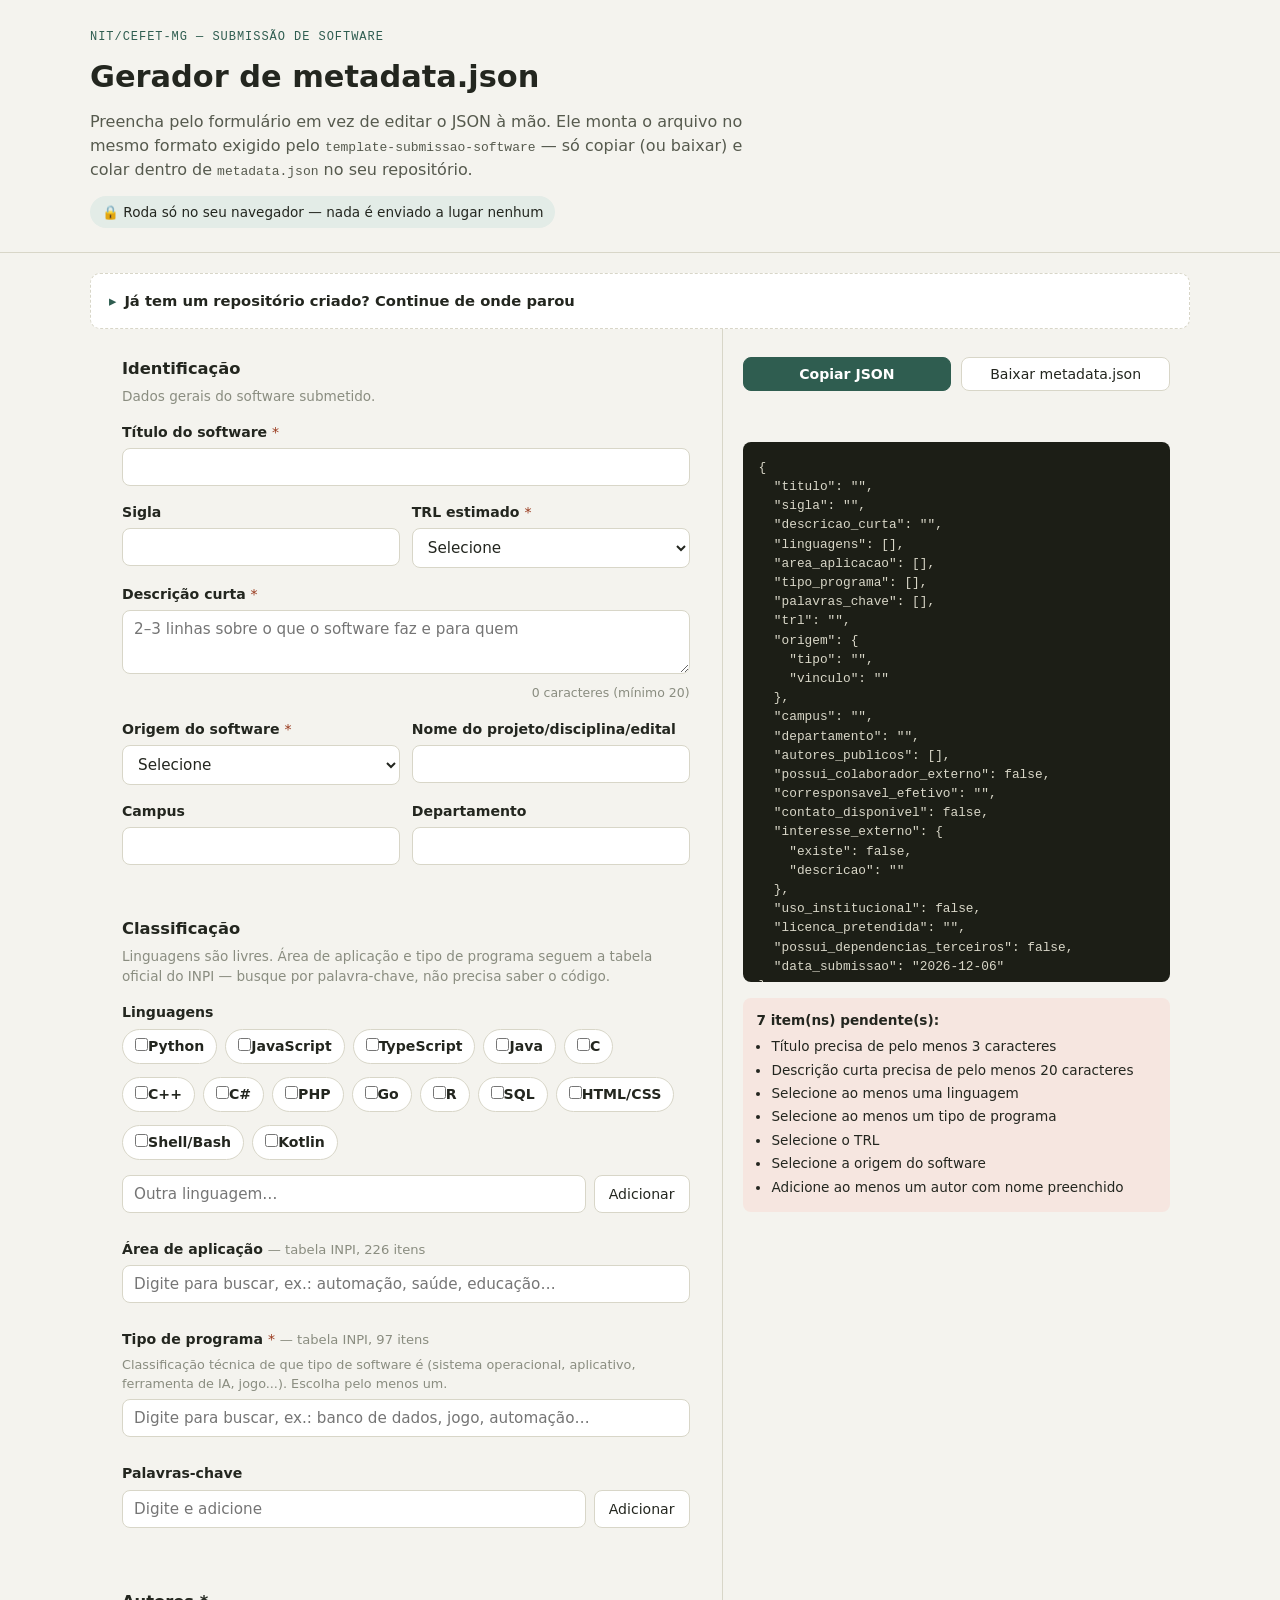
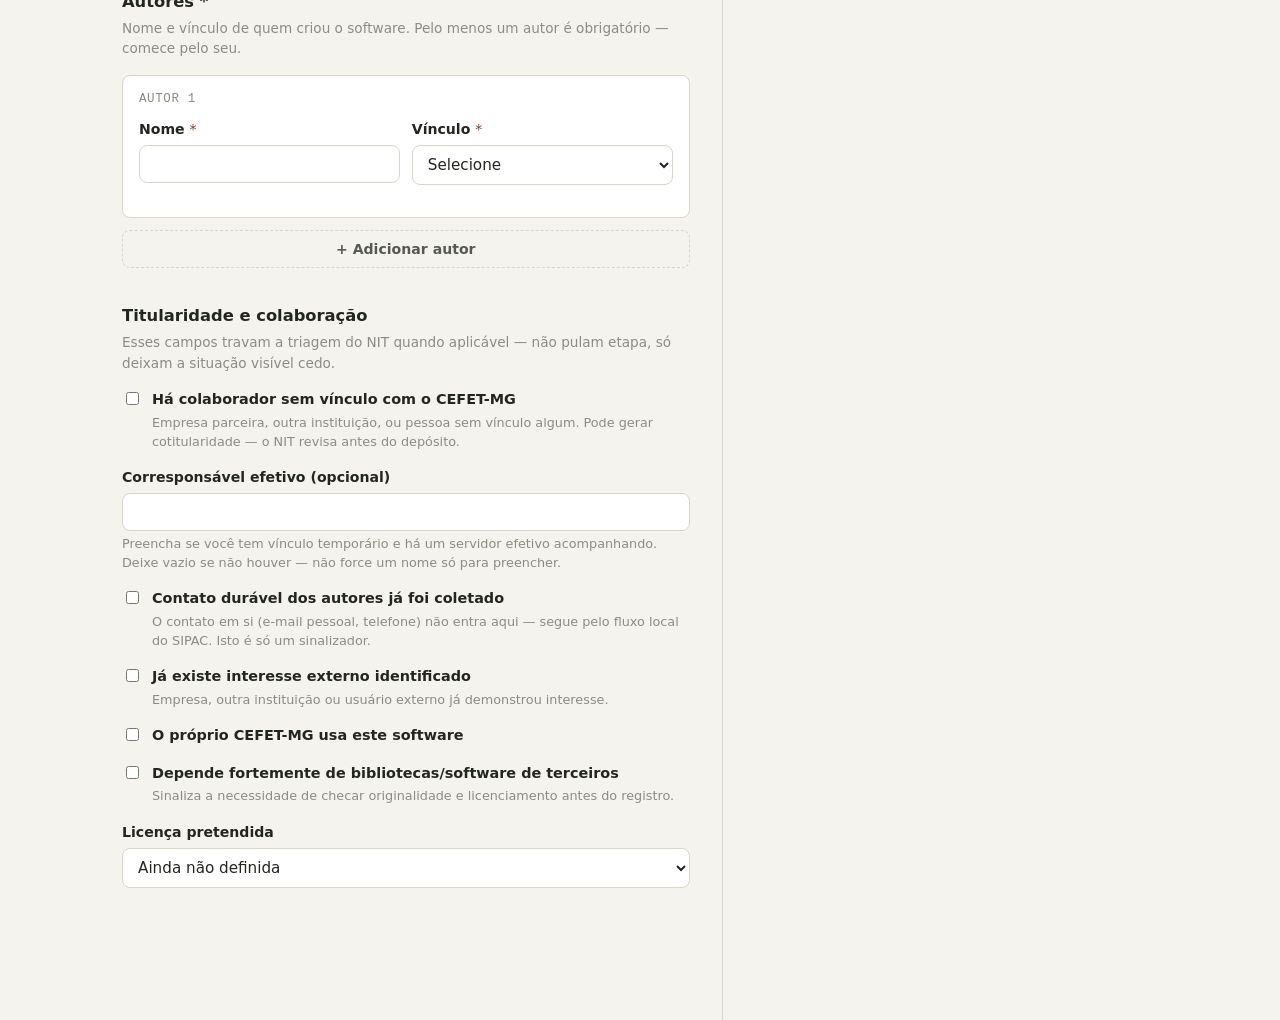
==== index.html @ 5a4f617e "Estrutura inicial do nit-ferramentas Gerador de metadata.json com pickers de Campo de Aplicação e Ti" ====
<!doctype html>
<html lang="pt-BR">
<head>
<meta charset="utf-8">
<meta name="viewport" content="width=device-width, initial-scale=1">
<title>Gerador de metadata.json — NIT/CEFET-MG</title>
<style>
  :root{
    --paper: #f4f3ee;
    --surface: #ffffff;
    --ink: #23261f;
    --ink-soft: #565a4e;
    --ink-faint: #8a8d80;
    --line: #d8d6c8;
    --accent: #2f5d50;
    --accent-ink: #ffffff;
    --accent-soft: #e3ece7;
    --danger: #9a3b1f;
    --danger-soft: #f6e6e0;
    --radius: 8px;
    --mono: "IBM Plex Mono", ui-monospace, SFMono-Regular, Menlo, Consolas, monospace;
    --sans: "IBM Plex Sans", "Segoe UI", system-ui, sans-serif;
  }
  @media (prefers-color-scheme: dark){
    :root{
      --paper: #181a15;
      --surface: #21241c;
      --ink: #eae8dc;
      --ink-soft: #b6b6a6;
      --ink-faint: #7c7e70;
      --line: #383a2e;
      --accent: #7fbfa4;
      --accent-ink: #10201a;
      --accent-soft: #24322a;
      --danger: #e08a6a;
      --danger-soft: #382520;
    }
  }
  *{ box-sizing: border-box; }
  body{
    margin: 0;
    background: var(--paper);
    color: var(--ink);
    font-family: var(--sans);
    line-height: 1.5;
  }
  header.top{
    border-bottom: 1px solid var(--line);
    padding: 28px max(20px, calc((100% - 1100px) / 2)) 24px;
  }
  header.top .eyebrow{
    font-family: var(--mono);
    font-size: 0.75rem;
    letter-spacing: 0.08em;
    text-transform: uppercase;
    color: var(--accent);
    display: block;
    margin-bottom: 8px;
  }
  header.top h1{
    margin: 0 0 10px;
    font-size: clamp(1.4rem, 2.6vw, 1.9rem);
    text-wrap: balance;
  }
  header.top p{
    margin: 0;
    max-width: 68ch;
    color: var(--ink-soft);
  }
  .privacy-note{
    display: inline-flex;
    align-items: center;
    gap: 8px;
    margin-top: 14px;
    padding: 6px 12px;
    background: var(--accent-soft);
    border-radius: 999px;
    font-size: 0.85rem;
    color: var(--ink);
  }

  .import-wrap{
    padding: 20px max(20px, calc((100% - 1100px) / 2)) 0;
  }
  .import-card{
    max-width: 1100px;
    margin: 0 auto;
    border: 1px dashed var(--line);
    border-radius: 10px;
    padding: 16px 18px;
    background: var(--surface);
  }
  .import-card summary{
    cursor: pointer;
    font-weight: 600;
    font-size: 0.92rem;
    list-style: none;
    display: flex;
    align-items: center;
    gap: 8px;
  }
  .import-card summary::-webkit-details-marker{ display: none; }
  .import-card summary::before{
    content: "▸";
    color: var(--accent);
    transition: transform 0.15s;
  }
  .import-card[open] summary::before{ transform: rotate(90deg); }
  .import-card p{
    color: var(--ink-soft);
    font-size: 0.87rem;
    margin: 10px 0 12px;
    max-width: 70ch;
  }
  .import-card code{
    background: var(--accent-soft);
    padding: 0.1em 0.4em;
    border-radius: 4px;
    font-size: 0.92em;
  }
  .import-row{
    display: flex;
    gap: 10px;
    align-items: flex-start;
  }
  .import-row textarea{
    flex: 1;
    min-height: 80px;
    font-family: var(--mono);
    font-size: 0.78rem;
  }
  .import-row .btn{ flex-shrink: 0; }
  .import-feedback{
    font-size: 0.83rem;
    margin-top: 8px;
  }
  .import-feedback.ok{ color: var(--accent); }
  .import-feedback.error{ color: var(--danger); }

  main{
    display: grid;
    grid-template-columns: minmax(0, 1.15fr) minmax(0, 0.85fr);
    gap: 0;
    max-width: 1100px;
    margin: 0 auto;
  }
  @media (max-width: 860px){
    main{ grid-template-columns: 1fr; }
  }

  .form-pane{
    padding: 28px max(20px, 32px) 80px;
    border-right: 1px solid var(--line);
  }
  @media (max-width: 860px){
    .form-pane{ border-right: none; border-bottom: 1px solid var(--line); }
  }

  .output-pane{
    padding: 28px 20px 80px;
    position: sticky;
    top: 0;
    align-self: start;
    max-height: 100vh;
    overflow-y: auto;
  }
  @media (max-width: 860px){
    .output-pane{ position: static; max-height: none; }
  }

  fieldset{
    border: none;
    padding: 0;
    margin: 0 0 36px;
  }
  fieldset legend{
    font-weight: 600;
    font-size: 1.02rem;
    margin-bottom: 4px;
    padding: 0;
  }
  .section-hint{
    color: var(--ink-faint);
    font-size: 0.85rem;
    margin: 0 0 16px;
  }

  .field{
    margin-bottom: 16px;
    position: relative;
  }
  .field label{
    display: block;
    font-size: 0.88rem;
    font-weight: 600;
    margin-bottom: 5px;
  }
  .field .field-hint{
    font-size: 0.8rem;
    color: var(--ink-faint);
    margin: 3px 0 0;
  }
  .field .req{
    color: var(--danger);
    font-weight: 400;
  }
  .field .tag-count{
    font-weight: 400;
    color: var(--ink-faint);
    font-size: 0.82rem;
  }

  input[type="text"], input[type="number"], select, textarea{
    width: 100%;
    padding: 9px 11px;
    border: 1px solid var(--line);
    border-radius: var(--radius);
    background: var(--surface);
    color: var(--ink);
    font-family: inherit;
    font-size: 0.95rem;
  }
  textarea{ resize: vertical; min-height: 64px; }
  input:focus, select:focus, textarea:focus{
    outline: 2px solid var(--accent);
    outline-offset: 1px;
  }

  .row2{
    display: grid;
    grid-template-columns: 1fr 1fr;
    gap: 12px;
  }
  @media (max-width: 480px){ .row2{ grid-template-columns: 1fr; } }

  .char-count{
    font-size: 0.78rem;
    color: var(--ink-faint);
    text-align: right;
    margin-top: 3px;
  }
  .char-count.short{ color: var(--danger); }

  .chip-picker{
    display: flex;
    flex-wrap: wrap;
    gap: 8px;
    margin-bottom: 10px;
  }
  .chip{
    display: inline-flex;
    align-items: center;
    gap: 6px;
    padding: 6px 12px;
    border: 1px solid var(--line);
    border-radius: 999px;
    background: var(--surface);
    font-size: 0.85rem;
    cursor: pointer;
    user-select: none;
  }
  .chip input{ margin: 0; accent-color: var(--accent); }
  .chip.checked{
    background: var(--accent-soft);
    border-color: var(--accent);
  }

  .tag-add{
    display: flex;
    gap: 8px;
  }
  .tag-add input{ flex: 1; }
  .tag-add button{
    flex-shrink: 0;
  }
  .tag-list{
    display: flex;
    flex-wrap: wrap;
    gap: 8px;
    margin-top: 10px;
  }
  .tag{
    display: inline-flex;
    align-items: center;
    gap: 7px;
    padding: 5px 6px 5px 12px;
    background: var(--accent-soft);
    border-radius: 999px;
    font-size: 0.85rem;
  }
  .tag button{
    background: none;
    border: none;
    color: var(--ink-soft);
    cursor: pointer;
    font-size: 0.95rem;
    line-height: 1;
    padding: 2px 6px;
    border-radius: 999px;
  }
  .tag button:hover{ background: rgba(0,0,0,0.08); color: var(--danger); }

  /* combobox de busca (área de aplicação / tipo de programa) */
  .combo-box{ position: relative; }
  .combo-listbox{
    position: absolute;
    z-index: 5;
    top: calc(100% + 4px);
    left: 0;
    right: 0;
    max-height: 320px;
    overflow-y: auto;
    background: var(--surface);
    border: 1px solid var(--line);
    border-radius: var(--radius);
    box-shadow: 0 8px 24px rgba(0,0,0,0.14);
  }
  .combo-listbox[hidden]{ display: none; }
  .combo-group-label{
    font-family: var(--mono);
    font-size: 0.72rem;
    text-transform: uppercase;
    letter-spacing: 0.05em;
    color: var(--ink-faint);
    padding: 8px 12px 4px;
    background: var(--paper);
    position: sticky;
    top: 0;
  }
  .combo-option{
    display: block;
    width: 100%;
    text-align: left;
    padding: 7px 12px;
    border: none;
    background: none;
    cursor: pointer;
    font-family: inherit;
    color: var(--ink);
  }
  .combo-option:hover, .combo-option.active{ background: var(--accent-soft); }
  .combo-option .code{
    font-family: var(--mono);
    font-size: 0.72rem;
    color: var(--accent);
    margin-right: 6px;
  }
  .combo-option .desc{
    display: block;
    font-size: 0.76rem;
    color: var(--ink-faint);
    margin-top: 1px;
  }
  .combo-empty, .combo-hint{
    padding: 10px 12px;
    font-size: 0.82rem;
    color: var(--ink-faint);
  }
  .combo-more{
    padding: 6px 12px;
    font-size: 0.76rem;
    color: var(--ink-faint);
    font-style: italic;
  }

  .checkbox-field{
    display: flex;
    align-items: flex-start;
    gap: 10px;
  }
  .checkbox-field input{ margin-top: 3px; accent-color: var(--accent); }
  .checkbox-field label{
    font-weight: 600;
    font-size: 0.9rem;
    margin: 0;
  }
  .checkbox-field .field-hint{ margin-top: 2px; }

  .author-card{
    border: 1px solid var(--line);
    border-radius: var(--radius);
    padding: 14px 16px 16px;
    margin-bottom: 12px;
    background: var(--surface);
  }
  .author-card-head{
    display: flex;
    justify-content: space-between;
    align-items: center;
    margin-bottom: 10px;
  }
  .author-card-head span{
    font-family: var(--mono);
    font-size: 0.78rem;
    color: var(--ink-faint);
    text-transform: uppercase;
    letter-spacing: 0.05em;
  }
  .remove-btn{
    background: none;
    border: 1px solid var(--line);
    border-radius: 6px;
    color: var(--danger);
    font-size: 0.78rem;
    padding: 3px 9px;
    cursor: pointer;
  }
  .remove-btn:hover{ background: var(--danger-soft); }

  button{
    font-family: inherit;
    font-size: 0.88rem;
    cursor: pointer;
  }
  .btn{
    padding: 8px 14px;
    border-radius: var(--radius);
    border: 1px solid var(--line);
    background: var(--surface);
    color: var(--ink);
  }
  .btn:hover{ border-color: var(--accent); }
  .btn-add{
    width: 100%;
    padding: 10px;
    border: 1px dashed var(--line);
    border-radius: var(--radius);
    background: transparent;
    color: var(--ink-soft);
    font-weight: 600;
  }
  .btn-add:hover{ border-color: var(--accent); color: var(--accent); }
  .btn-primary{
    background: var(--accent);
    color: var(--accent-ink);
    border-color: var(--accent);
    font-weight: 600;
  }
  .btn-primary:hover{ opacity: 0.9; }

  .output-actions{
    display: flex;
    gap: 10px;
    margin-bottom: 14px;
  }
  .output-actions .btn{ flex: 1; }

  #json-preview{
    font-family: var(--mono);
    font-size: 0.8rem;
    white-space: pre;
    background: #1c1e16;
    color: #d9d7c8;
    border-radius: var(--radius);
    padding: 16px;
    overflow-x: auto;
    max-height: 60vh;
    overflow-y: auto;
    line-height: 1.5;
  }
  @media (prefers-color-scheme: dark){
    #json-preview{ background: #0f100c; }
  }

  .validation-box{
    margin-top: 16px;
    padding: 12px 14px;
    border-radius: var(--radius);
    font-size: 0.85rem;
  }
  .validation-box.ok{
    background: var(--accent-soft);
    color: var(--ink);
  }
  .validation-box.pending{
    background: var(--danger-soft);
    color: var(--ink);
  }
  .validation-box ul{ margin: 6px 0 0; padding-left: 1.1em; }
  .validation-box li{ margin-bottom: 3px; }

  .copy-feedback{
    font-size: 0.8rem;
    color: var(--accent);
    margin-left: 8px;
    opacity: 0;
    transition: opacity 0.15s;
  }
  .copy-feedback.show{ opacity: 1; }
</style>
</head>
<body>

<header class="top">
  <span class="eyebrow">NIT/CEFET-MG — submissão de software</span>
  <h1>Gerador de metadata.json</h1>
  <p>Preencha pelo formulário em vez de editar o JSON à mão. Ele monta o arquivo no mesmo formato exigido pelo <code>template-submissao-software</code> — só copiar (ou baixar) e colar dentro de <code>metadata.json</code> no seu repositório.</p>
  <span class="privacy-note">🔒 Roda só no seu navegador — nada é enviado a lugar nenhum</span>
</header>

<div class="import-wrap">
  <details class="import-card" id="import-card">
    <summary>Já tem um repositório criado? Continue de onde parou</summary>
    <p>
      Se o NIT já provisionou seu repositório, o arquivo <code>metadata.json</code> já existe lá — parcialmente
      preenchido (título, TRL, origem e departamento vieram da sua solicitação). Abra esse arquivo no GitHub
      (ele fica na raiz do repositório, junto com o <code>README.md</code>), copie o conteúdo inteiro e cole
      abaixo. O formulário é preenchido automaticamente e você só completa o que faltar.
    </p>
    <div class="import-row">
      <textarea id="import-textarea" placeholder="Cole aqui o conteúdo de metadata.json"></textarea>
      <button type="button" class="btn btn-primary" id="btn-import">Carregar dados</button>
    </div>
    <p class="import-feedback" id="import-feedback"></p>
  </details>
</div>

<main>
  <div class="form-pane">
    <form id="gerador" autocomplete="off">

      <fieldset>
        <legend>Identificação</legend>
        <p class="section-hint">Dados gerais do software submetido.</p>

        <div class="field">
          <label for="titulo">Título do software <span class="req">*</span></label>
          <input type="text" id="titulo" minlength="3" required>
        </div>

        <div class="row2">
          <div class="field">
            <label for="sigla">Sigla</label>
            <input type="text" id="sigla">
          </div>
          <div class="field">
            <label for="trl">TRL estimado <span class="req">*</span></label>
            <select id="trl" required>
              <option value="">Selecione</option>
              <option value="1">1 — princípios básicos observados</option>
              <option value="2">2 — conceito formulado</option>
              <option value="3">3 — prova de conceito</option>
              <option value="4">4 — validado em laboratório</option>
              <option value="5">5 — validado em ambiente relevante</option>
              <option value="6">6 — demonstrado em ambiente relevante</option>
              <option value="7">7 — demonstrado em ambiente operacional</option>
              <option value="8">8 — sistema completo e qualificado</option>
              <option value="9">9 — em uso real</option>
            </select>
          </div>
        </div>

        <div class="field">
          <label for="descricao_curta">Descrição curta <span class="req">*</span></label>
          <textarea id="descricao_curta" minlength="20" required placeholder="2–3 linhas sobre o que o software faz e para quem"></textarea>
          <p class="char-count" id="descricao-count">0 caracteres (mínimo 20)</p>
        </div>

        <div class="row2">
          <div class="field">
            <label for="origem_tipo">Origem do software <span class="req">*</span></label>
            <select id="origem_tipo" required>
              <option value="">Selecione</option>
              <option value="pesquisa">Pesquisa</option>
              <option value="disciplina">Disciplina</option>
              <option value="extensao">Extensão</option>
              <option value="projeto_fomento">Projeto com fomento</option>
              <option value="outro">Outro</option>
            </select>
          </div>
          <div class="field">
            <label for="origem_vinculo">Nome do projeto/disciplina/edital</label>
            <input type="text" id="origem_vinculo">
          </div>
        </div>

        <div class="row2">
          <div class="field">
            <label for="campus">Campus</label>
            <input type="text" id="campus">
          </div>
          <div class="field">
            <label for="departamento">Departamento</label>
            <input type="text" id="departamento">
          </div>
        </div>
      </fieldset>

      <fieldset>
        <legend>Classificação</legend>
        <p class="section-hint">Linguagens são livres. Área de aplicação e tipo de programa seguem a tabela oficial do INPI — busque por palavra-chave, não precisa saber o código.</p>

        <div class="field">
          <label>Linguagens</label>
          <div class="chip-picker" id="linguagens-chips"></div>
          <div class="tag-add">
            <input type="text" id="linguagens-custom" placeholder="Outra linguagem…">
            <button type="button" class="btn" data-add-tag="linguagens">Adicionar</button>
          </div>
          <div class="tag-list" id="linguagens-tags"></div>
        </div>

        <div class="field">
          <label>Área de aplicação <span class="tag-count">— tabela INPI, 226 itens</span></label>
          <div class="combo-box">
            <input type="text" id="area-search" placeholder="Digite para buscar, ex.: automação, saúde, educação…" autocomplete="off">
            <div class="combo-listbox" id="area-listbox" hidden></div>
          </div>
          <div class="tag-list" id="area-tags"></div>
        </div>

        <div class="field">
          <label>Tipo de programa <span class="req">*</span> <span class="tag-count">— tabela INPI, 97 itens</span></label>
          <p class="field-hint" style="margin-bottom:6px">Classificação técnica de que tipo de software é (sistema operacional, aplicativo, ferramenta de IA, jogo...). Escolha pelo menos um.</p>
          <div class="combo-box">
            <input type="text" id="tipo-search" placeholder="Digite para buscar, ex.: banco de dados, jogo, automação…" autocomplete="off">
            <div class="combo-listbox" id="tipo-listbox" hidden></div>
          </div>
          <div class="tag-list" id="tipo-tags"></div>
        </div>

        <div class="field">
          <label for="palavras-custom">Palavras-chave</label>
          <div class="tag-add">
            <input type="text" id="palavras-custom" placeholder="Digite e adicione">
            <button type="button" class="btn" data-add-tag="palavras_chave">Adicionar</button>
          </div>
          <div class="tag-list" id="palavras-tags"></div>
        </div>
      </fieldset>

      <fieldset>
        <legend>Autores <span class="req">*</span></legend>
        <p class="section-hint">Nome e vínculo de quem criou o software. Pelo menos um autor é obrigatório — comece pelo seu.</p>
        <div id="autores-list"></div>
        <button type="button" class="btn-add" id="add-autor">+ Adicionar autor</button>
      </fieldset>

      <fieldset>
        <legend>Titularidade e colaboração</legend>
        <p class="section-hint">Esses campos travam a triagem do NIT quando aplicável — não pulam etapa, só deixam a situação visível cedo.</p>

        <div class="field checkbox-field">
          <input type="checkbox" id="possui_colaborador_externo">
          <div>
            <label for="possui_colaborador_externo">Há colaborador sem vínculo com o CEFET-MG</label>
            <p class="field-hint">Empresa parceira, outra instituição, ou pessoa sem vínculo algum. Pode gerar cotitularidade — o NIT revisa antes do depósito.</p>
          </div>
        </div>

        <div class="field">
          <label for="corresponsavel_efetivo">Corresponsável efetivo (opcional)</label>
          <input type="text" id="corresponsavel_efetivo">
          <p class="field-hint">Preencha se você tem vínculo temporário e há um servidor efetivo acompanhando. Deixe vazio se não houver — não force um nome só para preencher.</p>
        </div>

        <div class="field checkbox-field">
          <input type="checkbox" id="contato_disponivel">
          <div>
            <label for="contato_disponivel">Contato durável dos autores já foi coletado</label>
            <p class="field-hint">O contato em si (e-mail pessoal, telefone) não entra aqui — segue pelo fluxo local do SIPAC. Isto é só um sinalizador.</p>
          </div>
        </div>

        <div class="field checkbox-field">
          <input type="checkbox" id="interesse_existe">
          <div>
            <label for="interesse_existe">Já existe interesse externo identificado</label>
            <p class="field-hint">Empresa, outra instituição ou usuário externo já demonstrou interesse.</p>
          </div>
        </div>
        <div class="field" id="interesse-descricao-wrap" hidden>
          <label for="interesse_descricao">Descreva o interesse identificado</label>
          <textarea id="interesse_descricao"></textarea>
        </div>

        <div class="field checkbox-field">
          <input type="checkbox" id="uso_institucional">
          <div>
            <label for="uso_institucional">O próprio CEFET-MG usa este software</label>
          </div>
        </div>

        <div class="field checkbox-field">
          <input type="checkbox" id="possui_dependencias_terceiros">
          <div>
            <label for="possui_dependencias_terceiros">Depende fortemente de bibliotecas/software de terceiros</label>
            <p class="field-hint">Sinaliza a necessidade de checar originalidade e licenciamento antes do registro.</p>
          </div>
        </div>

        <div class="field">
          <label for="licenca_pretendida">Licença pretendida</label>
          <select id="licenca_pretendida">
            <option value="">Ainda não definida</option>
            <option value="MIT">MIT</option>
            <option value="Apache-2.0">Apache 2.0</option>
            <option value="GPL-3.0">GPL 3.0</option>
            <option value="BSD-3-Clause">BSD 3-Clause</option>
            <option value="proprietaria">Proprietária / uso restrito</option>
            <option value="outra">Outra</option>
          </select>
        </div>
      </fieldset>

    </form>
  </div>

  <div class="output-pane">
    <div class="output-actions">
      <button class="btn btn-primary" id="btn-copy" type="button">Copiar JSON</button>
      <button class="btn" id="btn-download" type="button">Baixar metadata.json</button>
    </div>
    <span class="copy-feedback" id="copy-feedback">Copiado ✓</span>
    <pre id="json-preview"></pre>
    <div class="validation-box" id="validation-box"></div>
  </div>
</main>

<script>
// Fonte: Portal de Classificação do INPI (hominpi.serpro.gov.br), tabela vigente em 05/06/2006.
// [codigo, rotulo_curto, descricao_de_apoio_a_busca]
var CAMPO_APLICACAO_GRUPOS = [
["Administração",[
["AD01","Administração","desenvolvimento organizacional, desburocratização"],
["AD02","Função Administrativa","planejamento governamental: estratégico, operacional; organização administrativa, organograma, estrutura organizacional, controle e avaliação de desempenho"],
["AD03","Modernização Administrativa","análise organizacional, O&M"],
["AD04","Administração Pública","federal, estadual, municipal; direito administrativo, reforma administrativa, intervenção do Estado na economia"],
["AD05","Administração de Empresas","negócios, privada, organização de empresas"],
["AD06","Administração da Produção","planejamento da fábrica, engenharia do produto, protótipo, controle de qualidade"],
["AD07","Administração de Pessoal","recrutamento, seleção, admissão, avaliação, promoção"],
["AD08","Administração de Material","aquisição, armazenamento, almoxarifado, controle de estoque, inventário"],
["AD09","Administração Patrimonial","inventário patrimonial, fiscalização, conservação, manutenção do patrimônio"],
["AD10","Marketing","mercadologia, pesquisa de mercado, estratégia de marketing, administração de vendas"],
["AD11","Administração de Escritório","serviços de escritório, comunicação administrativa, arquivo"]
]],
["Agricultura",[
["AG01","Agricultura","agropecuária, desenvolvimento rural, extensão rural, política agrícola, zoneamento agrícola"],
["AG02","Ciências Agrárias","agrologia, agronomia, agrostologia, edafologia, pomologia"],
["AG03","Administração Agrícola","imóvel rural: fazenda, granja, empresa rural"],
["AG04","Economia Agrícola",""],
["AG05","Sistemas Agrícolas","agricultura extensiva, intensiva, itinerante, monocultura, policultura"],
["AG06","Engenharia Agrícola","construção rural: açude, barragem, estufa, habitação rural, drenagem, irrigação"],
["AG07","Edafologia","conservação de solo, controle da erosão, manejo do solo: adubação, fertilização"],
["AG08","Fitopatologia","doenças e pragas vegetais, defensivo agrícola"],
["AG09","Produção Vegetal","fitotecnia: cultura agrícola, lavoura, cultivo"],
["AG10","Produção Animal","zootecnia, veterinária, zoopatologia"],
["AG11","Ciências Florestais","dasonomia, economia florestal, silvicultura, reflorestamento"],
["AG12","Aquacultura","aquicultura animal, vegetal"],
["AG13","Extrativismo Vegetal","celulose, cera, fibra, goma natural, madeira, látex"],
["AG14","Extrativismo Animal","caça, pesca, couro, pele, pescado"]
]],
["Antropologia e Sociologia",[
["AN01","Sociedade","sistema social, estrutura, mobilização, controle, mudança e reforma social"],
["AN02","Desenvolvimento Social","planejamento social, política social, bem-estar social"],
["AN03","Grupos Sociais","tribo, etnia, grupo local, desenvolvimento comunitário"],
["AN04","Cultura","civilização, cultura popular, folclore, usos e costumes"],
["AN05","Religião","doutrina, teologia, prática religiosa"],
["AN06","Antropologia","antropologia física, etnografia, etnologia"],
["AN07","Sociologia","urbana, rural, política, econômica, do trabalho, da educação, do direito"]
]],
["Assentamentos Humanos",[
["AH01","Assentamentos Humanos","povoamento, núcleo populacional, assentamento rural, urbano, cinturão verde"],
["AH02","Cidade","metrópole, região metropolitana, rurópolis"],
["AH03","Organização Territorial","organização do espaço, rede urbana, conurbação"],
["AH04","Políticas de Assentamento Humano","política demográfica, migratória, planejamento familiar, política urbana"],
["AH05","População","distribuição, mobilidade, migração, dinâmica populacional"],
["AH06","Disciplinas Auxiliares","demografia, geografia urbana, agrária, teoria dos limiares"]
]],
["Biologia",[
["BL01","Biologia","ser vivo, biometria, bioclimatologia, parasitologia, filogenia, histologia, limnologia"],
["BL02","Genética","citogenética, engenharia genética, hereditariedade, melhoramento genético"],
["BL03","Citologia","biologia celular, célula, meiose"],
["BL04","Microbiologia","bacteriologia, virologia, biogeografia"],
["BL05","Anatomia","sistema cardiovascular, digestivo, tegumentar, embriologia"],
["BL06","Fisiologia","nascimento, digestão, reprodução, metabolismo"],
["BL07","Bioquímica","aminoácido, proteína, hormônio, biossíntese, fermentação"],
["BL08","Biofísica","bioenergética, biomecânica, eletrofisiologia"]
]],
["Botânica",[
["BT01","Botânica","fitologia, vegetal, morfologia, fisiologia vegetal, biologia floral"],
["BT02","Fitogeografia","caatinga, cerrado, campo, mangue"],
["BT03","Botânica Econômica","planta condimentícia, aromática, têxtil, cereal, hortaliça"],
["BT04","Botânica Sistemática","taxonomia vegetal"]
]],
["Conhecimento e Comunicação",[
["CO01","Filosofia","metafísica, estética, ética, teoria do conhecimento, lógica"],
["CO02","Ciência","ciências humanas, sociais, naturais, biológicas; política científica; metodologia científica"],
["CO03","Ciências da Linguagem","linguística, sociolinguística, linguagem natural e artificial"],
["CO04","Comunicação","comunicação de massa, propaganda, relações públicas, radiocomunicação, imprensa, editoração"],
["CO05","Arte","criação artística, patrimônio artístico, fotografia, cinema, música, literatura"],
["CO06","História","política, econômica, social; arqueologia, numismática, genealogia, patrimônio histórico"]
]],
["Construção Civil",[
["CC01","Construção","construção civil habitacional, comercial, industrial, pré-fabricada"],
["CC02","Processo Construtivo","tradicional, alvenaria, concreto, máquina de construção"],
["CC03","Organização da Construção","licitação de obra, custo da construção, gerência de projeto, fiscalização"],
["CC04","Obra Pública","engenharia civil, contrato de obra pública, obra de grande porte"],
["CC05","Estrutura","cálculo estrutural, tipo de estrutura: concreto, aço, metálico, armadura"],
["CC06","Edificação","prédio, edifício, fundação, pilar, viga, manutenção da construção"],
["CC07","Tecnologia da Construção","ancoragem, concretagem, escoramento, terraplanagem, pavimentação"],
["CC08","Higiene das Construções","ventilação, iluminação, conforto térmico, isolamento acústico"],
["CC09","Engenharia Hidráulica","obra hidráulica, tubulação, canal, reservatório, barragem, drenagem"],
["CC10","Solo (construção)","mecânica das rochas e dos solos, aterro, escavação, obra de contenção"]
]],
["Direito",[
["DI01","Legislação","federal, estadual, municipal; hermenêutica jurídica; proteção legal"],
["DI02","Direito Constitucional","poder constituinte, organização nacional, direitos políticos, direito eleitoral"],
["DI03","Outras Disciplinas do Direito","previdenciário, ecológico, urbanístico, tributário, penal, civil, do trabalho, comercial, industrial"]
]],
["Ecologia",[
["EL01","Ecologia","biosfera, relação biótica e abiótica, ecologia agrícola, aquática, florestal"],
["EL02","Ecofisiologia","ecofisiologia animal e vegetal"],
["EL03","Ecologia Humana","ecodesenvolvimento, ecologia social, ecologia urbana"],
["EL04","Ecologia Vegetal/Animal","autoecologia, sinecologia, habitat, vida selvagem"],
["EL05","Etologia","migração, hibernação, comportamento animal e vegetal"]
]],
["Economia",[
["EC01","Economia","teoria econômica, metodologia da economia, sistema econômico"],
["EC02","Análise Microeconômica","teoria da oferta, da produção, dos custos, da demanda, do preço"],
["EC03","Teoria Microeconômica","demanda agregada, oferta agregada, nível de emprego"],
["EC04","Atividade Econômica","setores primário, secundário, terciário; distribuição da renda, investimento"],
["EC05","Contabilidade Nacional","conta nacional, PIB, PNB, renda nacional, insumo-produto"],
["EC06","Economia Monetária","moeda, sistema monetário, reforma monetária"],
["EC07","Mercado","demanda, oferta, mercado consumidor, externo, interno, internacional"],
["EC08","Bens Econômicos","bens de consumo, de capital, duráveis, não duráveis"],
["EC09","Engenharia/Dinâmica Econômica","análise custo-benefício, ciclo econômico, inflação, deflação"],
["EC10","Economia Regional","economia local, urbana, regionalização"],
["EC11","Propriedade","propriedade do capital, da terra, estrutura agrária, loteamento"],
["EC12","Economia Internacional","balanço de pagamentos, câmbio, dívida externa, integração econômica"],
["EC13","Política Econômica","fiscal, monetária, de crédito, de comércio exterior, de preços"],
["EC14","Empresa","tipos de empresa: pública, privada, multinacional; holding, joint-venture"]
]],
["Educação",[
["ED01","Ensino Regular","pré-escolar, 1º grau, 2º grau, superior, pós-graduação"],
["ED02","Ensino Supletivo","alfabetização, aprendizagem, curso de atualização e treinamento"],
["ED03","Instituição/Administração de Ensino","escola, universidade, evasão escolar, método de ensino, didática"],
["ED04","Formas de Ensino / Material Instrucional","ensino direto, teleducação, radioeducação, material audiovisual"],
["ED05","Currículo","currículo ou programa de ensino, corpo docente e discente, graus e diplomas"],
["ED06","Educação","pedagogia, sistema educacional, rede de ensino, política educacional"]
]],
["Energia",[
["EN01","Energia","política energética, economia energética, consumo de energia"],
["EN02","Recursos/Serviços/Formas de Energia","hidrelétricos, carboníferos, petrolíferos, energia elétrica, térmica"],
["EN03","Combustível","fóssil, vegetal, biomassa, nuclear, sólido, líquido, gasoso"],
["EN04","Tecnologia e Energia","fonte convencional/alternativa, geração, distribuição, engenharia elétrica"],
["EN05","Engenharia Eletrônica","microeletrônica, circuito eletrônico, semicondutor"],
["EN06","Engenharia Nuclear","tecnologia de reatores, reator nuclear"]
]],
["Finanças",[
["FN01","Finanças Públicas","receita pública, orçamento público, sistema tributário, despesa pública"],
["FN02","Finanças Privadas",""],
["FN03","Sistema Financeiro","instituição financeira, operações de crédito, mercado de capitais"],
["FN04","Recursos/Orçamento/Instrumentos","orçamento, título de crédito, ação, cartão de crédito, financiamento"],
["FN05","Administração Financeira","juro, crédito, débito, planejamento e controle financeiro"],
["FN06","Contabilidade","financeira, gerencial, técnicas contábeis, balancete, depreciação"]
]],
["Física e Química",[
["FQ01","Física das Partículas","matéria, estados da matéria, partícula elementar, ionização"],
["FQ02","Acústica/Ótica","onda sonora, som, luz, ótica geométrica e física"],
["FQ03","Onda","amplitude, difração, frequência, modulação, reflexão, refração, ressonância"],
["FQ04","Metrologia","unidade de medida, dimensão, sistema de medida, medição"],
["FQ05","Mecânica","estática, dinâmica, cinemática, força, densidade, massa, trabalho"],
["FQ06","Física dos Sólidos/Fluídos/Plasmas","mecânica dos sólidos e fluídos, hidromecânica, plasma-física"],
["FQ07","Termodinâmica","calor, calorimetria, temperatura, radiação térmica"],
["FQ08","Eletrônica","quântica, linear, não linear"],
["FQ09","Magnetismo/Eletromagnetismo","campo magnético, onda eletromagnética, micro-onda"],
["FQ10","Física de Superfície/Dispersão","tensão superficial, capilaridade, física coloidal"],
["FQ11","Radiação","efeito da radiação, radiação atmosférica, radiação ionizante"],
["FQ12","Espectroscopia","espectrografia, espectrometria, espectrofotometria"],
["FQ13","Física Molecular","física atômica, reação nuclear, estrutura molecular, radiatividade"],
["FQ14","Química","composto químico, propriedade química, reação química, polímero"],
["FQ15","Química Analítica / dos Polímeros","calorimetria, cromatografia, polímero orgânico e inorgânico"],
["FQ16","Físico-Química","análise físico-química, processos físico-químicos"],
["FQ17","Química Orgânica","composto orgânico, ácido, sal"],
["FQ18","Química Inorgânica","elemento químico, metal, composto inorgânico, nuclídeo"]
]],
["Geografia e Cartografia",[
["GC01","Geografia Física","fisiografia, geomorfologia, acidente geográfico"],
["GC02","Geografia Humana","antropogeografia, geografia econômica, política, da população"],
["GC03","Geografia Regional","região homogênea, zona geográfica"],
["GC04","Orientação Geográfica","pontos cardeais, colaterais, hemisfério"],
["GC05","Geodesia","astronômica, espacial, gravimétrica, levantamento geodésico"],
["GC06","Topografia","topometria, planimetria, altimetria, sensoriamento remoto"],
["GC07","Fotogrametria","fotogrametria terrestre, aerofotogrametria"],
["GC08","Mapeamento","mapa, carta, fotocarta, mosaico"],
["GC09","Métodos e Processos de Cartografia","processo astrogeodésico, método das direções"],
["GC10","Plano Cartográfico","azimute, ponto meridiano, paralelo, polo geográfico"]
]],
["Geologia",[
["GL01","Geologia Física","intemperismo, erosão, tectonismo, geologia estrutural"],
["GL02","Glaciologia","criologia, glaciação, moraina"],
["GL03","Geotectônica","tectônica, geodinâmica, sismologia"],
["GL04","Geologia Marinha","fotogeologia, mapeamento geológico"],
["GL05","Geologia Histórica","paleontologia, sedimentologia, estratigrafia"],
["GL06","Geologia Econômica","petrologia, petrografia, jazida mineral, prospecção, mineralogia"],
["GL07","Geoquímica / Hidrogeologia / Geofísica / Geotécnica","geoquímica dos solos e rochas, água subterrânea, ensaio geotécnico"]
]],
["Habitação",[
["HB01","Habitação","moradia, função habitacional, mercado e política habitacional"],
["HB02","Tipologia Habitacional","unifamiliar, multifamiliar, habitação provisória"]
]],
["Hidrologia e Oceanografia",[
["HD01","Hidrologia","água, ciclo hidrológico"],
["HD02","Hidrografia","bacia hidrográfica, curso de água, bacia lacustre"],
["HD03","Hidrometria","fluviometria, pluviometria, estação hidrométrica"],
["HD04","Oceanografia","oceano, mar; física, química, biológica, geológica, batimetria"]
]],
["Indústria",[
["IN01","Indústria","política industrial, produção industrial, empresa industrial"],
["IN02","Tecnologia","política tecnológica, cooperação técnica, inovação tecnológica"],
["IN03","Engenharia","desenho técnico, engenharia metalúrgica, química, mecânica, automotiva, aeronáutica"],
["IN04","Indústria Extrativa Mineral","política mineral, mineração, extrativismo mineral"],
["IN05","Indústria de Transformação","manufatureira, industrialização, gênero da indústria: metalúrgica, química, têxtil"]
]],
["Informação",[
["IF01","Informação","científica, tecnológica, bibliográfica, estratégica, dados"],
["IF02","Documentação","processamento, armazenamento, recuperação, disseminação, bibliometria"],
["IF03","Reprografia","fotocópia, microfotografia, microfilmagem"],
["IF04","Documento","informação registrada, documento científico, confidencial, obra de referência"],
["IF05","Biblioteconomia","administração de biblioteca, processos técnicos"],
["IF06","Arquivologia","arquivística, administração de arquivos"],
["IF07","Ciência da Informação","sistema de informação, rede de informação, fluxo de informação"],
["IF08","Serviços de Informação","biblioteca, centro de documentação, arquivo, museu"],
["IF09","Uso da Informação","usuário, estudo e perfil do usuário"],
["IF10","Genérico (Informação)","processamento de dados"]
]],
["Matemática",[
["MT01","Lógica Matemática","metamatemática, método e processo matemático, teoria lógica"],
["MT02","Álgebra","teoria dos conjuntos, teoria dos números, estrutura algébrica"],
["MT03","Geometria","geometria plana, sólida, analítica, trigonometria, descritiva"],
["MT04","Análise Matemática","topologia, análise real, numérica, complexa, vetorial, funcional"],
["MT05","Cálculo","diferencial, integral, operacional, vetorial, matricial, numérico"],
["MT06","Matemática Aplicada","modelo matemático, estatística, probabilidade, pesquisa operacional, matemática atuarial"]
]],
["Meio Ambiente",[
["MA01","Meio Ambiente","artificial, natural, política do meio ambiente"],
["MA02","Recursos Naturais","conservação, recursos renováveis e não renováveis, área protegida"],
["MA03","Poluição","atmosférica, do solo, da água, química, radioativa, sonora"],
["MA04","Qualidade Ambiental","qualidade da água e do ar, monitoramento ambiental, engenharia ambiental"]
]],
["Meteorologia e Climatologia",[
["ME01","Metodologia (Meteorologia)","física, dinâmica, aplicada"],
["ME02","Atmosfera","circulação e pressão atmosférica, previsão meteorológica, vento, radiação solar"],
["ME03","Climatologia","clima, aclimatação, agroclimatologia, tipos de clima"]
]],
["Pedologia",[
["PD01","Pedologia","ciência do solo; solo mineral ou orgânico"],
["PD02","Pedogênese","formação do solo, morfopedologia, química e biologia do solo"],
["PD03","Tipos de Solo",""]
]],
["Política",[
["PL01","Ciência Política","teoria política, metodologia política"],
["PL02","Política","sistema político, Estado, soberania, formas de governo, regime político"]
]],
["Previdência e Assistência Social",[
["PR01","Previdência","seguridade social, previdência social e privada"],
["PR02","Benefícios Previdenciários","aposentadoria, auxílio, pecúlio, abono"],
["PR03","Assistência Social","médica, odontológica, alimentar, habitacional, serviço social"]
]],
["Psicologia",[
["PS01","Psicologia","comportamento, psicologia social, aplicada, clínica, educacional"],
["PS02","Comportamento","conduta humana, motivação"],
["PS03","Teoria Psicológica","behaviorismo, psicologia existencialista"]
]],
["Saneamento",[
["SM01","Saneamento","engenharia sanitária, saneamento básico"],
["SM02","Resíduo","lixo, resíduo gasoso, líquido, orgânico, químico, tóxico"],
["SM03","Limpeza","limpeza pública, drenagem urbana, coleta e destinação de lixo"],
["SM04","Abastecimento de Água","captação, adução, tratamento, reservatório, distribuição"],
["SM05","Esgoto","serviço de esgoto sanitário e industrial, tratamento"]
]],
["Saúde",[
["SD01","Saúde","política de saúde, higiene, saúde física, mental, pública"],
["SD02","Administração Sanitária","serviços de saúde, hospital, sistema de saúde, educação sanitária"],
["SD03","Doença","congênita, infecciosa, do sistema reprodutor, do sistema glandular"],
["SD04","Deficiência Física","física, mental"],
["SD05","Assistência Médica","hospitalar, domiciliar, ambulatorial"],
["SD06","Terapia e Diagnóstico","fisioterapia, hemoterapia, diagnóstico laboratorial e radiológico"],
["SD07","Medicina","alopática, homeopática, preventiva, tropical, nuclear, legal, de urgência"],
["SD08","Especialidades Médicas","cardiologia, endocrinologia, epidemiologia, ginecologia, psiquiatria, radiologia"],
["SD09","Engenharia Biomédica","bioengenharia, biotecnologia, enfermagem, fonoaudiologia"],
["SD10","Farmacologia","assistência farmacêutica, toxicologia, medicamento"],
["SD11","Odontologia","saúde oral, periodontia, prótese dentária"]
]],
["Serviços",[
["SV01","Serviços","públicos: telefonia, correio, energia elétrica; privados: alojamento, reparo, vigilância"],
["SV02","Seguro","social, privado, pessoal, patrimonial, contrato de seguro"],
["SV03","Comércio","interno, exterior, comercialização, corretagem, mercadoria, zona franca"],
["SV04","Turismo","política de turismo, intercâmbio turístico, agência de turismo"]
]],
["Telecomunicações",[
["TC01","Telecomunicações","política de telecomunicações, modelo de telecomunicações"],
["TC02","Sistemas de Telecomunicações","radiocomunicação, televisão, telefonia, radar, transmissão de dados"],
["TC03","Engenharia de Telecomunicações","linha de comunicação, recepção, transmissão"],
["TC04","Serviços/Redes de Telecomunicações","serviços, redes, estações e material"]
]],
["Trabalho",[
["TB01","Trabalho","intelectual, técnico, manual, mecanizado, rural, doméstico"],
["TB02","Recursos Humanos","desenvolvimento de RH, pessoal trabalhador, classe trabalhadora"],
["TB03","Mercado de Trabalho","política empregatícia, salarial, desemprego, subemprego"],
["TB04","Condições de Trabalho","ergonomia, ambiente de trabalho"],
["TB05","Estrutura Ocupacional","ocupação, profissão liberal, sindicato, emprego, cargo"],
["TB06","Lazer","recreação, colônia de férias"]
]],
["Transporte",[
["TP01","Transporte","política de transporte, planejamento de transporte"],
["TP02","Sistema de Transporte","doméstico, regional, urbano, integrado; infraestrutura de transporte"],
["TP03","Serviços de Transporte","transporte de carga, de passageiro, linha de transporte"],
["TP04","Engenharia de Transporte","de tráfego, aeronáutica, ferroviária, rodoviária, naval, automotiva"],
["TP05","Modalidades de Transporte","aéreo, terrestre, hidroviário, dutoviário, vertical"]
]],
["Urbanismo",[
["UB01","Urbanismo","organização do espaço urbano, projeto urbanístico, planejamento urbano"],
["UB02","Solo Urbano","imóvel urbano, parcelamento do solo, cadastro imobiliário, tributação urbana"],
["UB03","Área Urbana","zona urbana, estrutura urbana, uso do solo, zoneamento urbano"],
["UB04","Circulação Urbana","via de circulação, terminal de transporte, tráfego urbano"],
["UB05","Arquitetura","projeto de arquitetura, doméstica, industrial, institucional, de interiores"]
]]
];

var TIPO_PROGRAMA_GRUPOS = [
["Sistemas Operacionais",[
["SO01","Sistema Operacional",""],
["SO02","Interface de Entrada e Saída",""],
["SO03","Interface Básica de Disco",""],
["SO04","Interface de Comunicação",""],
["SO05","Gerenciador de Usuários",""],
["SO06","Administrador de Dispositivos",""],
["SO07","Controlador de Processos",""],
["SO08","Controlador de Redes",""],
["SO09","Processador de Comandos",""]
]],
["Linguagens",[
["LG01","Linguagens",""],
["LG02","Compilador",""],
["LG03","Montador",""],
["LG04","Pré-Compilador",""],
["LG05","Compilador Cruzado",""],
["LG06","Pré-Processador",""],
["LG07","Interpretador",""],
["LG08","Linguagem Procedural",""],
["LG09","Linguagem Não Procedural",""]
]],
["Gerenciamento de Informações",[
["GI01","Gerenciador de Informações",""],
["GI02","Gerenciador de Banco de Dados",""],
["GI03","Gerador de Telas",""],
["GI04","Gerador de Relatórios",""],
["GI05","Dicionário de Dados",""],
["GI06","Entrada e Validação de Dados",""],
["GI07","Organização, Tratamento e Manutenção de Arquivos",""],
["GI08","Recuperação de Dados",""]
]],
["Comunicação de Dados",[
["CD01","Comunicação de Dados",""],
["CD02","Emuladores de Terminais",""],
["CD03","Monitores de Teleprocessamento",""],
["CD04","Gerenciador de Dispositivos e Periféricos",""],
["CD05","Gerenciador de Rede de Comunicação de Dados",""],
["CD06","Rede Local",""]
]],
["Ferramentas de Apoio",[
["FA01","Ferramenta de Apoio",""],
["FA02","Processadores de Texto",""],
["FA03","Planilhas Eletrônicas",""],
["FA04","Geradores de Gráficos",""]
]],
["Suporte ao Desenvolvimento de Sistemas",[
["DS01","Ferramentas de Suporte ao Desenvolvimento de Sistemas",""],
["DS02","Gerador de Aplicações",""],
["DS03","CASE","Computer Aided Software Engineering"],
["DS04","Desenvolvido conforme Metodologia Determinada",""],
["DS05","Bibliotecas de Rotinas","libraries"],
["DS06","Apoio à Programação",""],
["DS07","Suporte à Documentação",""],
["DS08","Conversor de Sistemas",""]
]],
["Avaliação",[
["AV01","Avaliação de Desempenho",""],
["AV02","Contabilização de Recursos",""]
]],
["Segurança e Proteção de Dados",[
["PD01","Segurança e Proteção de Dados",""],
["PD02","Senha",""],
["PD03","Criptografia",""],
["PD04","Manutenção da Integridade dos Dados",""],
["PD05","Controle de Acessos",""]
]],
["Simulação e Modelagem",[
["SM01","Simulação e Modelagem",""],
["SM02","Simulador","voo, carro, submarino"],
["SM03","Simuladores de Ambiente Operacional",""],
["SM04","CAE/CAD/CAM","CAE/CAD/CAM/CAL/CBT"]
]],
["Inteligência Artificial",[
["IA01","Inteligência Artificial",""],
["IA02","Sistemas Especialistas",""],
["IA03","Processamento de Linguagem Natural",""]
]],
["Instrumentação",[
["IT01","Instrumentação",""],
["IT02","Instrumentação de Teste e Medição",""],
["IT03","Instrumentação Biomédica",""],
["IT04","Instrumentação Analítica",""]
]],
["Automação",[
["AT01","Automação",""],
["AT02","Automação de Escritório",""],
["AT03","Automação Comercial",""],
["AT04","Automação Bancária",""],
["AT05","Automação Industrial",""],
["AT06","Controle de Processos",""],
["AT07","Automação da Manufatura","controle numérico computadorizado, robótica"],
["AT08","Eletrônica Automotiva","computador de bordo, injeção e ignição eletrônica"]
]],
["Teleinformática",[
["TI01","Teleinformática",""],
["TI02","Terminais",""],
["TI03","Transmissão de Dados",""],
["TI04","Comutação de Dados",""]
]],
["Comutação Telefônica",[
["CT01","Comutação Telefônica e Telegráfica",""],
["CT02","Implementador de Funções Adicionais",""],
["CT03","Gerenciador de Operação e Manutenção",""],
["CT04","Terminal de Operação e Manutenção de Central",""]
]],
["Utilitários",[
["UT01","Utilitários",""],
["UT02","Compressor de Dados",""],
["UT03","Conversor de Meios de Armazenamento",""],
["UT04","Classificador/Intercalador",""],
["UT05","Controlador de Spool",""],
["UT06","Transferência de Arquivos",""]
]],
["Aplicativos",[
["AP01","Aplicativos",""],
["AP02","Planejamento",""],
["AP03","Controle",""],
["AP04","Auditoria",""],
["AP05","Contabilização",""]
]],
["Aplicações Técnico-Científicas",[
["TC01","Aplicações Técnico-Científicas",""],
["TC02","Pesquisa Operacional",""],
["TC03","Reconhecimento de Padrões",""],
["TC04","Processamento de Imagem",""]
]],
["Entretenimento",[
["ET01","Entretenimento",""],
["ET02","Jogos Animados","arcade games"],
["ET03","Geradores de Desenhos",""],
["ET04","Simuladores Destinados ao Lazer",""]
]]
];

(function(){
  "use strict";

  var LINGUAGENS_COMUNS = ["Python","JavaScript","TypeScript","Java","C","C++","C#","PHP","Go","R","SQL","HTML/CSS","Shell/Bash","Kotlin"];
  var VINCULOS = [
    ["servidor_efetivo","Servidor efetivo"],
    ["substituto","Professor substituto"],
    ["discente","Discente"],
    ["tecnico","Técnico"],
    ["bolsista","Bolsista"],
    ["externo","Externo ao CEFET-MG"]
  ];

  var state = {
    linguagens: [],
    area_aplicacao: [],
    tipo_programa: [],
    palavras_chave: [],
    autores: [{ nome: "", vinculo: "", instituicao: "" }]
  };

  function $(id){ return document.getElementById(id); }

  function normalize(s){
    return (s || "").toString().toLowerCase()
      .normalize("NFD").replace(/[̀-ͯ]/g, "");
  }

  function flattenGroups(groups){
    var flat = [];
    groups.forEach(function(g){
      var groupName = g[0];
      g[1].forEach(function(row){
        var code = row[0], short = row[1], desc = row[2];
        var value = code + " - " + short;
        flat.push({
          code: code, short: short, desc: desc, group: groupName, value: value,
          search: normalize([code, short, desc, groupName].join(" "))
        });
      });
    });
    return flat;
  }

  var CAMPO_APLICACAO_ITEMS = flattenGroups(CAMPO_APLICACAO_GRUPOS);
  var TIPO_PROGRAMA_ITEMS = flattenGroups(TIPO_PROGRAMA_GRUPOS);

  // ---- tags genéricas (usadas por chip-picker, combobox e adição livre) --

  function renderTags(key){
    var listIds = {
      linguagens: "linguagens-tags",
      area_aplicacao: "area-tags",
      tipo_programa: "tipo-tags",
      palavras_chave: "palavras-tags"
    };
    var list = $(listIds[key]);
    list.innerHTML = "";
    state[key].forEach(function(value){
      var tag = document.createElement("span");
      tag.className = "tag";
      var text = document.createElement("span");
      text.textContent = value;
      var btn = document.createElement("button");
      btn.type = "button";
      btn.textContent = "×";
      btn.setAttribute("aria-label", "Remover " + value);
      btn.addEventListener("click", function(){ removeTag(key, value); });
      tag.appendChild(text);
      tag.appendChild(btn);
      list.appendChild(tag);
    });
  }

  function addTagValue(key, value){
    value = (value || "").trim();
    if(!value || state[key].indexOf(value) !== -1) return false;
    state[key].push(value);
    renderTags(key);
    renderOutput();
    return true;
  }

  function removeTag(key, value){
    var idx = state[key].indexOf(value);
    if(idx !== -1) state[key].splice(idx, 1);
    if(key === "linguagens"){
      var inputs = $("linguagens-chips").querySelectorAll("input[type=checkbox]");
      inputs.forEach(function(inp){
        if(inp.value === value){
          inp.checked = false;
          inp.closest(".chip").classList.remove("checked");
        }
      });
    }
    renderTags(key);
    renderOutput();
  }

  function replaceTagValues(key, values){
    state[key] = Array.isArray(values) ? values.slice() : [];
    renderTags(key);
    if(key === "linguagens"){
      var inputs = $("linguagens-chips").querySelectorAll("input[type=checkbox]");
      inputs.forEach(function(inp){
        var checked = state.linguagens.indexOf(inp.value) !== -1;
        inp.checked = checked;
        inp.closest(".chip").classList.toggle("checked", checked);
      });
    }
  }

  // ---- chip picker (linguagens) ------------------------------------------

  function buildChipPicker(containerId, options, stateKey){
    var container = $(containerId);
    options.forEach(function(opt){
      var label = document.createElement("label");
      label.className = "chip";
      var input = document.createElement("input");
      input.type = "checkbox";
      input.value = opt;
      input.addEventListener("change", function(){
        label.classList.toggle("checked", input.checked);
        if(input.checked){ addTagValue(stateKey, opt); }
        else { removeTag(stateKey, opt); }
      });
      label.appendChild(input);
      label.appendChild(document.createTextNode(opt));
      container.appendChild(label);
    });
  }

  buildChipPicker("linguagens-chips", LINGUAGENS_COMUNS, "linguagens");

  document.querySelectorAll("[data-add-tag]").forEach(function(btn){
    btn.addEventListener("click", function(){
      var key = btn.getAttribute("data-add-tag");
      var inputId = key === "linguagens" ? "linguagens-custom" : "palavras-custom";
      var input = $(inputId);
      if(addTagValue(key, input.value)) input.value = "";
      input.focus();
    });
  });

  ["linguagens-custom","palavras-custom"].forEach(function(id){
    $(id).addEventListener("keydown", function(e){
      if(e.key === "Enter"){
        e.preventDefault();
        var key = id === "linguagens-custom" ? "linguagens" : "palavras_chave";
        if(addTagValue(key, $(id).value)) $(id).value = "";
      }
    });
  });

  // ---- combobox de busca (área de aplicação / tipo de programa) ---------

  var MAX_RESULTS = 40;

  function buildSearchPicker(inputId, listboxId, items, stateKey){
    var input = $(inputId);
    var listbox = $(listboxId);

    function close(){ listbox.hidden = true; listbox.innerHTML = ""; }

    function renderResults(){
      var q = normalize(input.value);
      listbox.innerHTML = "";
      if(q.length < 2){
        var hint = document.createElement("div");
        hint.className = "combo-hint";
        hint.textContent = "Digite pelo menos 2 letras para buscar.";
        listbox.appendChild(hint);
        listbox.hidden = false;
        return;
      }
      var matches = items.filter(function(it){ return it.search.indexOf(q) !== -1; });
      if(matches.length === 0){
        var empty = document.createElement("div");
        empty.className = "combo-empty";
        empty.textContent = "Nenhum item encontrado para “" + input.value + "”.";
        listbox.appendChild(empty);
        listbox.hidden = false;
        return;
      }
      var shown = matches.slice(0, MAX_RESULTS);
      var lastGroup = null;
      shown.forEach(function(it){
        if(it.group !== lastGroup){
          var gl = document.createElement("div");
          gl.className = "combo-group-label";
          gl.textContent = it.group;
          listbox.appendChild(gl);
          lastGroup = it.group;
        }
        var opt = document.createElement("button");
        opt.type = "button";
        opt.className = "combo-option";
        var codeSpan = "<span class=\"code\">" + it.code + "</span>" + it.short;
        var descHtml = it.desc ? "<span class=\"desc\">" + it.desc + "</span>" : "";
        opt.innerHTML = codeSpan + descHtml;
        opt.addEventListener("click", function(){
          addTagValue(stateKey, it.value);
          input.value = "";
          close();
          input.focus();
        });
        listbox.appendChild(opt);
      });
      if(matches.length > shown.length){
        var more = document.createElement("div");
        more.className = "combo-more";
        more.textContent = (matches.length - shown.length) + " outro(s) resultado(s) — refine a busca para ver.";
        listbox.appendChild(more);
      }
      listbox.hidden = false;
    }

    input.addEventListener("input", renderResults);
    input.addEventListener("focus", renderResults);
    input.addEventListener("keydown", function(e){
      if(e.key === "Escape"){ close(); }
      if(e.key === "Enter"){
        e.preventDefault();
        var first = listbox.querySelector(".combo-option");
        if(first) first.click();
      }
    });
    document.addEventListener("click", function(e){
      if(!input.contains(e.target) && !listbox.contains(e.target)) close();
    });
  }

  buildSearchPicker("area-search", "area-listbox", CAMPO_APLICACAO_ITEMS, "area_aplicacao");
  buildSearchPicker("tipo-search", "tipo-listbox", TIPO_PROGRAMA_ITEMS, "tipo_programa");

  // ---- autores (repeatable) ---------------------------------------------

  function renderAutores(){
    var container = $("autores-list");
    container.innerHTML = "";
    state.autores.forEach(function(autor, i){
      var card = document.createElement("div");
      card.className = "author-card";

      var head = document.createElement("div");
      head.className = "author-card-head";
      var span = document.createElement("span");
      span.textContent = "Autor " + (i + 1);
      head.appendChild(span);
      if(state.autores.length > 1){
        var rm = document.createElement("button");
        rm.type = "button";
        rm.className = "remove-btn";
        rm.textContent = "Remover";
        rm.addEventListener("click", function(){
          state.autores.splice(i, 1);
          renderAutores();
          renderOutput();
        });
        head.appendChild(rm);
      }
      card.appendChild(head);

      var row = document.createElement("div");
      row.className = "row2";

      var nomeField = document.createElement("div");
      nomeField.className = "field";
      nomeField.innerHTML = '<label>Nome <span class="req">*</span></label>';
      var nomeInput = document.createElement("input");
      nomeInput.type = "text";
      nomeInput.value = autor.nome;
      nomeInput.minLength = 3;
      nomeInput.addEventListener("input", function(){
        autor.nome = nomeInput.value;
        renderOutput();
      });
      nomeField.appendChild(nomeInput);

      var vinculoField = document.createElement("div");
      vinculoField.className = "field";
      vinculoField.innerHTML = '<label>Vínculo <span class="req">*</span></label>';
      var sel = document.createElement("select");
      var blank = document.createElement("option");
      blank.value = ""; blank.textContent = "Selecione";
      sel.appendChild(blank);
      VINCULOS.forEach(function(v){
        var o = document.createElement("option");
        o.value = v[0]; o.textContent = v[1];
        if(autor.vinculo === v[0]) o.selected = true;
        sel.appendChild(o);
      });
      sel.addEventListener("change", function(){
        autor.vinculo = sel.value;
        renderAutores();
        renderOutput();
      });
      vinculoField.appendChild(sel);

      row.appendChild(nomeField);
      row.appendChild(vinculoField);
      card.appendChild(row);

      if(autor.vinculo === "externo"){
        var instField = document.createElement("div");
        instField.className = "field";
        instField.innerHTML = '<label>Instituição de origem</label>';
        var instInput = document.createElement("input");
        instInput.type = "text";
        instInput.value = autor.instituicao;
        instInput.addEventListener("input", function(){
          autor.instituicao = instInput.value;
          renderOutput();
        });
        instField.appendChild(instInput);
        card.appendChild(instField);
      }

      container.appendChild(card);
    });
  }

  $("add-autor").addEventListener("click", function(){
    state.autores.push({ nome: "", vinculo: "", instituicao: "" });
    renderAutores();
    renderOutput();
  });

  renderAutores();

  // ---- interesse externo toggle ------------------------------------------

  $("interesse_existe").addEventListener("change", function(){
    $("interesse-descricao-wrap").hidden = !$("interesse_existe").checked;
    renderOutput();
  });

  // ---- descrição curta char counter --------------------------------------

  $("descricao_curta").addEventListener("input", function(){
    var n = $("descricao_curta").value.length;
    var counter = $("descricao-count");
    counter.textContent = n + " caracteres (mínimo 20)";
    counter.classList.toggle("short", n < 20);
    renderOutput();
  });

  // ---- build + render JSON ------------------------------------------------

  function buildMetadata(){
    var autoresValidos = state.autores
      .filter(function(a){ return a.nome.trim(); })
      .map(function(a){
        var obj = { nome: a.nome.trim(), vinculo: a.vinculo };
        if(a.vinculo === "externo" && a.instituicao.trim()){
          obj.instituicao = a.instituicao.trim();
        }
        return obj;
      });

    var trlValue = $("trl").value;

    return {
      titulo: $("titulo").value.trim(),
      sigla: $("sigla").value.trim(),
      descricao_curta: $("descricao_curta").value.trim(),
      linguagens: state.linguagens,
      area_aplicacao: state.area_aplicacao,
      tipo_programa: state.tipo_programa,
      palavras_chave: state.palavras_chave,
      trl: trlValue ? parseInt(trlValue, 10) : "",
      origem: {
        tipo: $("origem_tipo").value,
        vinculo: $("origem_vinculo").value.trim()
      },
      campus: $("campus").value.trim(),
      departamento: $("departamento").value.trim(),
      autores_publicos: autoresValidos,
      possui_colaborador_externo: $("possui_colaborador_externo").checked,
      corresponsavel_efetivo: $("corresponsavel_efetivo").value.trim(),
      contato_disponivel: $("contato_disponivel").checked,
      interesse_externo: {
        existe: $("interesse_existe").checked,
        descricao: $("interesse_existe").checked ? $("interesse_descricao").value.trim() : ""
      },
      uso_institucional: $("uso_institucional").checked,
      licenca_pretendida: $("licenca_pretendida").value,
      possui_dependencias_terceiros: $("possui_dependencias_terceiros").checked,
      data_submissao: new Date().toISOString().slice(0, 10)
    };
  }

  function validate(data){
    var pending = [];
    if(data.titulo.length < 3) pending.push("Título precisa de pelo menos 3 caracteres");
    if(data.descricao_curta.length < 20) pending.push("Descrição curta precisa de pelo menos 20 caracteres");
    if(data.linguagens.length < 1) pending.push("Selecione ao menos uma linguagem");
    if(data.tipo_programa.length < 1) pending.push("Selecione ao menos um tipo de programa");
    if(!data.trl) pending.push("Selecione o TRL");
    if(!data.origem.tipo) pending.push("Selecione a origem do software");
    if(data.autores_publicos.length < 1) pending.push("Adicione ao menos um autor com nome preenchido");
    data.autores_publicos.forEach(function(a, i){
      if(!a.vinculo) pending.push("Autor " + (i + 1) + " (" + a.nome + ") está sem vínculo selecionado");
    });
    return pending;
  }

  function renderOutput(){
    var data = buildMetadata();
    $("json-preview").textContent = JSON.stringify(data, null, 2);

    var pending = validate(data);
    var box = $("validation-box");
    if(pending.length === 0){
      box.className = "validation-box ok";
      box.innerHTML = "<strong>Pronto para copiar.</strong> Os campos obrigatórios do schema estão preenchidos — ainda assim, revise o conteúdo antes de colar.";
    } else {
      box.className = "validation-box pending";
      box.innerHTML = "<strong>" + pending.length + " item(ns) pendente(s):</strong><ul>" +
        pending.map(function(p){ return "<li>" + p + "</li>"; }).join("") +
        "</ul>";
    }
  }

  document.getElementById("gerador").addEventListener("input", renderOutput);
  document.getElementById("gerador").addEventListener("change", renderOutput);

  $("btn-copy").addEventListener("click", function(){
    var text = $("json-preview").textContent;
    navigator.clipboard.writeText(text).then(function(){
      var fb = $("copy-feedback");
      fb.classList.add("show");
      setTimeout(function(){ fb.classList.remove("show"); }, 1500);
    });
  });

  $("btn-download").addEventListener("click", function(){
    var text = $("json-preview").textContent;
    var blob = new Blob([text], { type: "application/json" });
    var url = URL.createObjectURL(blob);
    var a = document.createElement("a");
    a.href = url;
    a.download = "metadata.json";
    document.body.appendChild(a);
    a.click();
    document.body.removeChild(a);
    URL.revokeObjectURL(url);
  });

  // ---- importar metadata.json existente ----------------------------------

  function loadFromMetadata(data){
    $("titulo").value = data.titulo || "";
    $("sigla").value = data.sigla || "";
    $("descricao_curta").value = data.descricao_curta || "";
    $("descricao_curta").dispatchEvent(new Event("input"));
    $("trl").value = data.trl ? String(data.trl) : "";
    $("origem_tipo").value = (data.origem && data.origem.tipo) || "";
    $("origem_vinculo").value = (data.origem && data.origem.vinculo) || "";
    $("campus").value = data.campus || "";
    $("departamento").value = data.departamento || "";

    replaceTagValues("linguagens", data.linguagens);
    replaceTagValues("area_aplicacao", data.area_aplicacao);
    replaceTagValues("tipo_programa", data.tipo_programa);
    replaceTagValues("palavras_chave", data.palavras_chave);

    state.autores = (Array.isArray(data.autores_publicos) && data.autores_publicos.length)
      ? data.autores_publicos.map(function(a){
          return { nome: a.nome || "", vinculo: a.vinculo || "", instituicao: a.instituicao || "" };
        })
      : [{ nome: "", vinculo: "", instituicao: "" }];
    renderAutores();

    $("possui_colaborador_externo").checked = !!data.possui_colaborador_externo;
    $("corresponsavel_efetivo").value = data.corresponsavel_efetivo || "";
    $("contato_disponivel").checked = !!data.contato_disponivel;
    var interesseExiste = !!(data.interesse_externo && data.interesse_externo.existe);
    $("interesse_existe").checked = interesseExiste;
    $("interesse-descricao-wrap").hidden = !interesseExiste;
    $("interesse_descricao").value = (data.interesse_externo && data.interesse_externo.descricao) || "";
    $("uso_institucional").checked = !!data.uso_institucional;
    $("licenca_pretendida").value = data.licenca_pretendida || "";
    $("possui_dependencias_terceiros").checked = !!data.possui_dependencias_terceiros;

    renderOutput();
  }

  $("btn-import").addEventListener("click", function(){
    var raw = $("import-textarea").value;
    var feedback = $("import-feedback");
    if(!raw.trim()){
      feedback.className = "import-feedback error";
      feedback.textContent = "Cole o conteúdo do metadata.json antes de carregar.";
      return;
    }
    var data;
    try{
      data = JSON.parse(raw);
    } catch(err){
      feedback.className = "import-feedback error";
      feedback.textContent = "Isso não parece um JSON válido (" + err.message + "). Confira se copiou o arquivo inteiro.";
      return;
    }
    loadFromMetadata(data);
    feedback.className = "import-feedback ok";
    feedback.textContent = "Carregado — revise os campos abaixo e complete o que faltar.";
    $("import-card").open = false;
    window.scrollTo({ top: document.querySelector("main").offsetTop - 12, behavior: "smooth" });
  });

  renderOutput();
})();
</script>

</body>
</html>
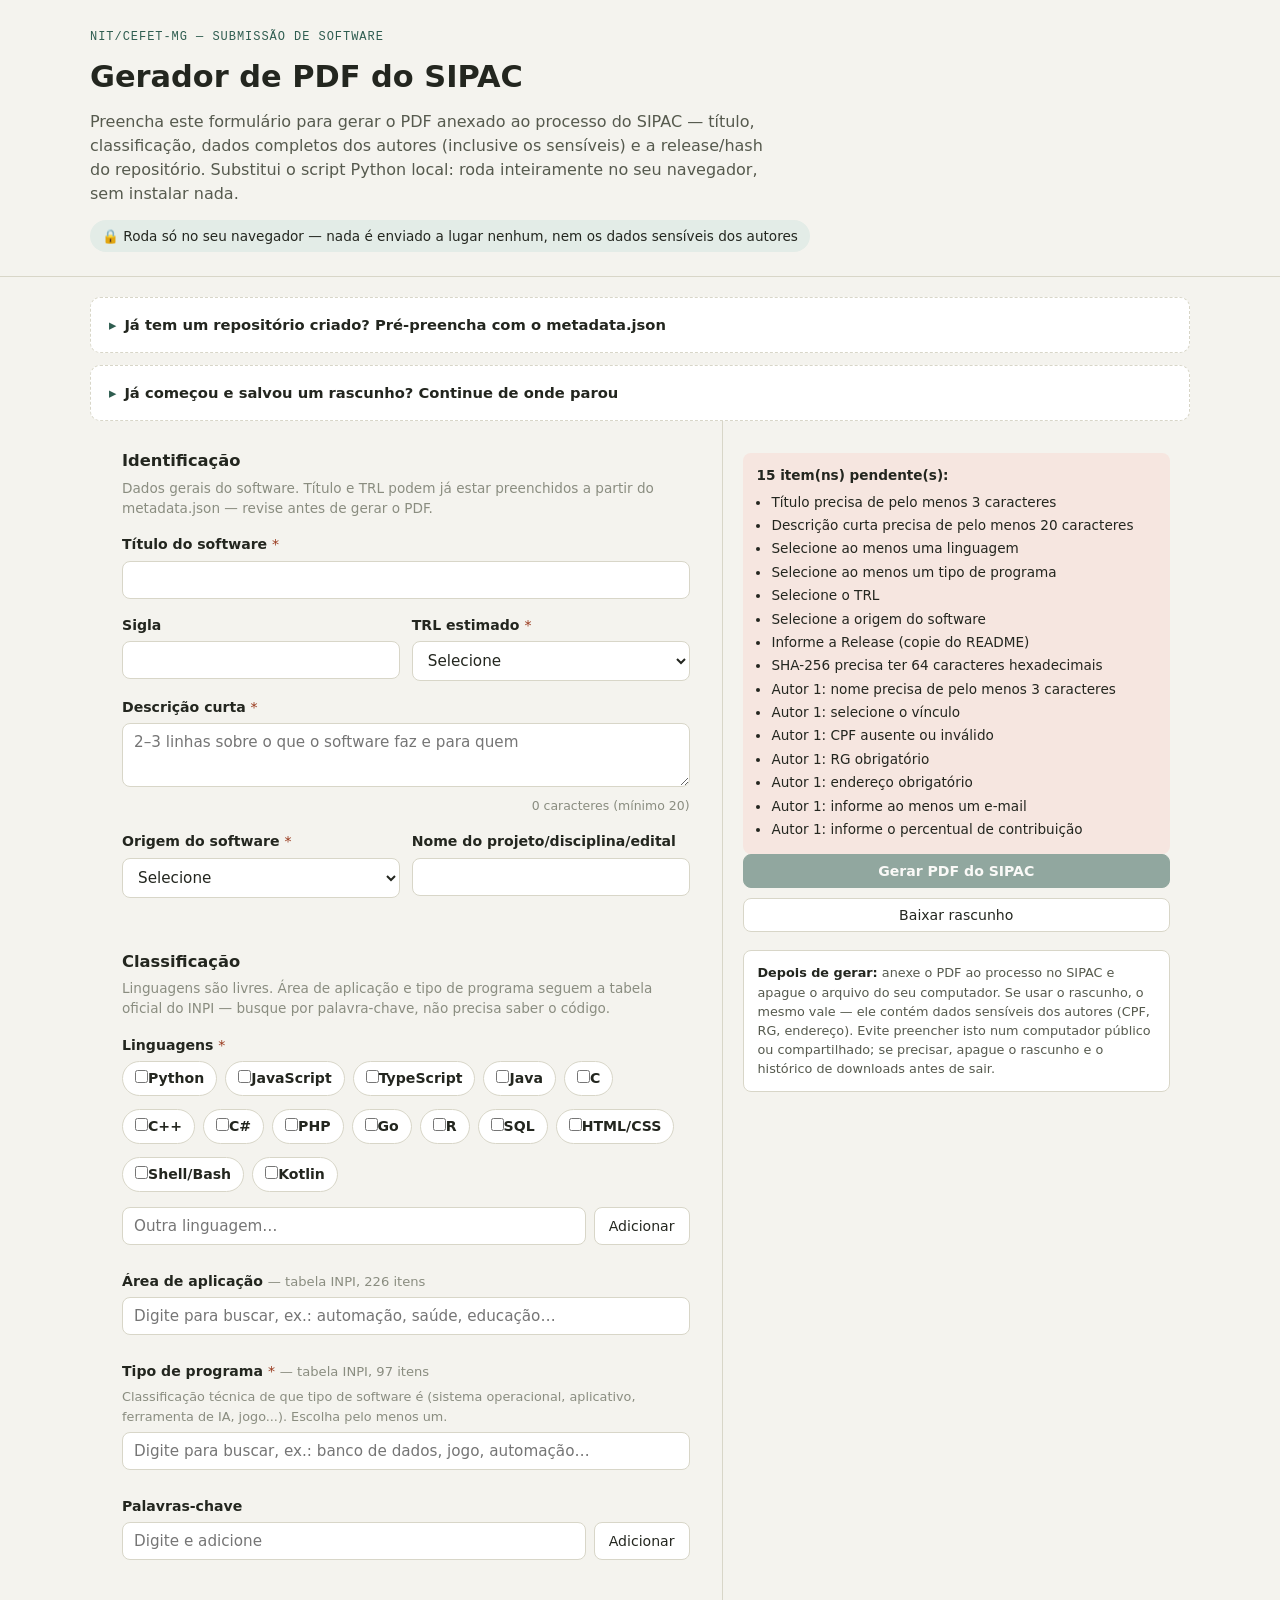
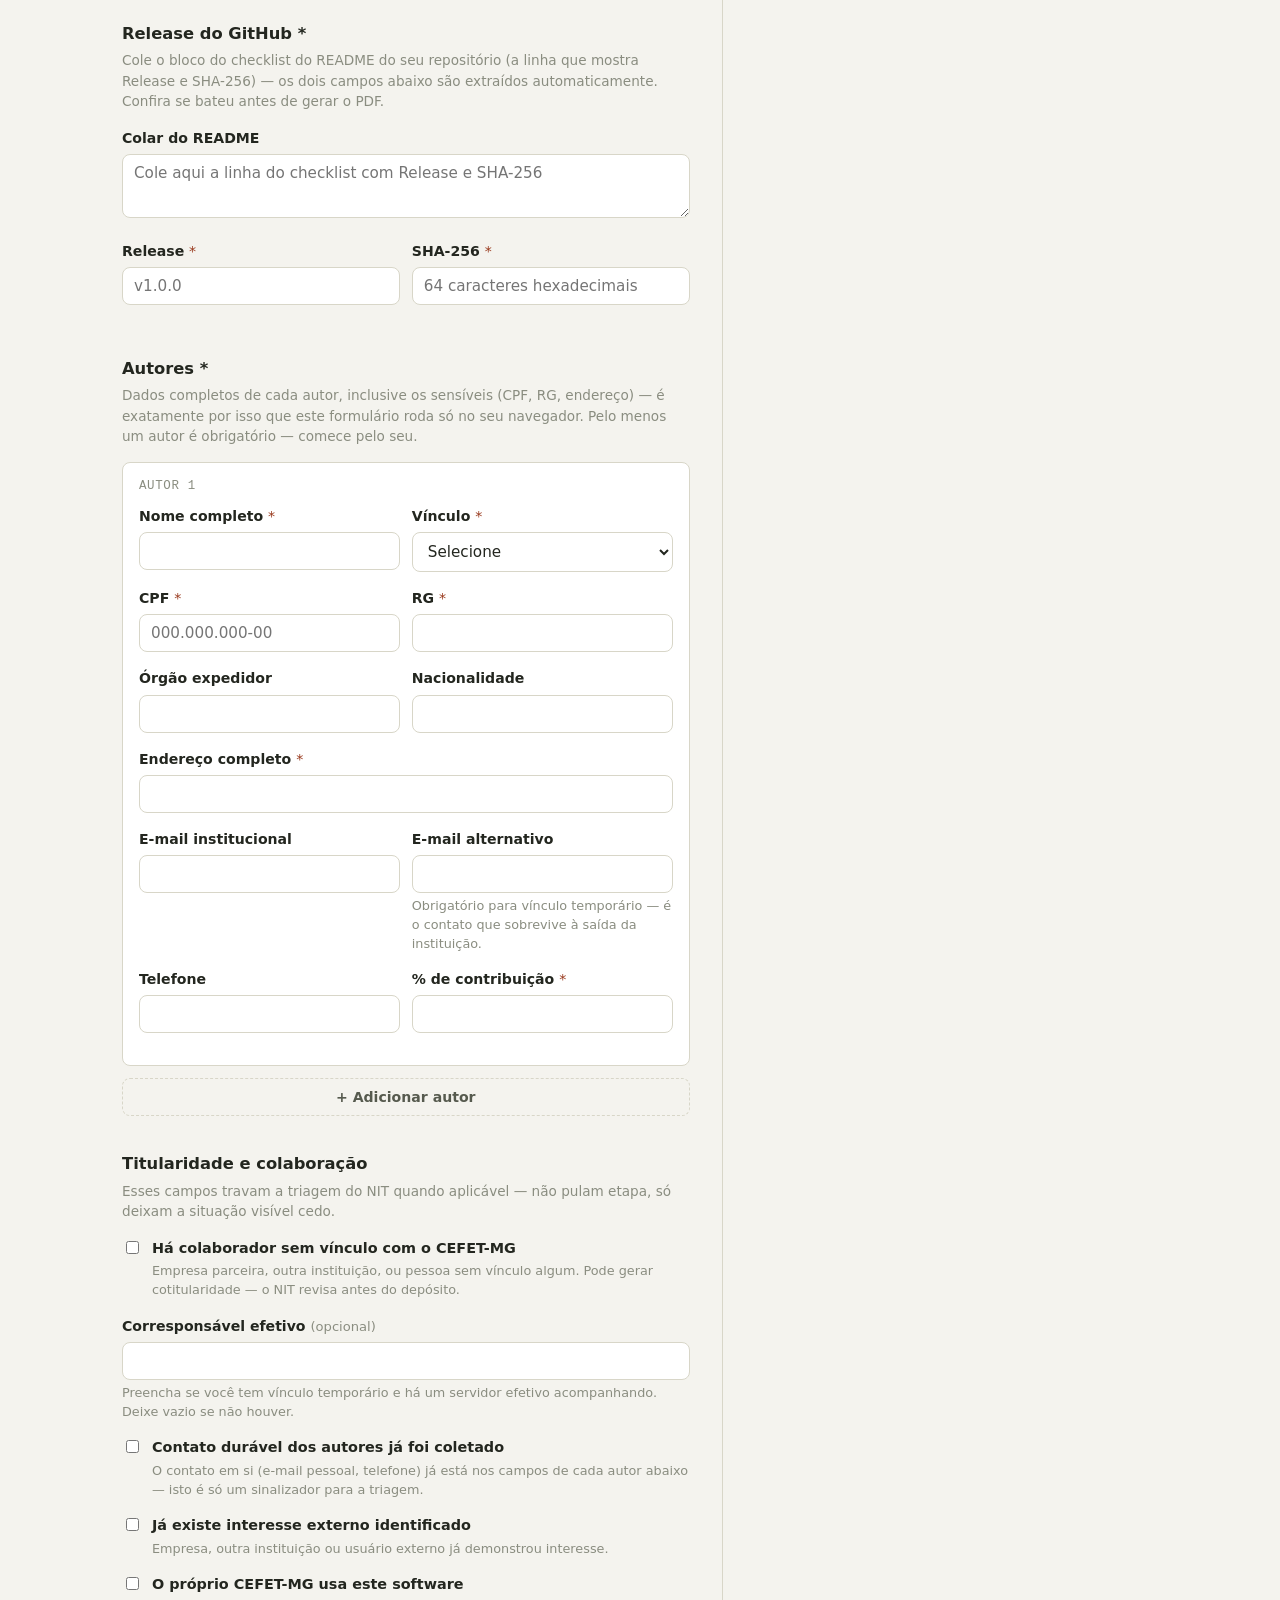
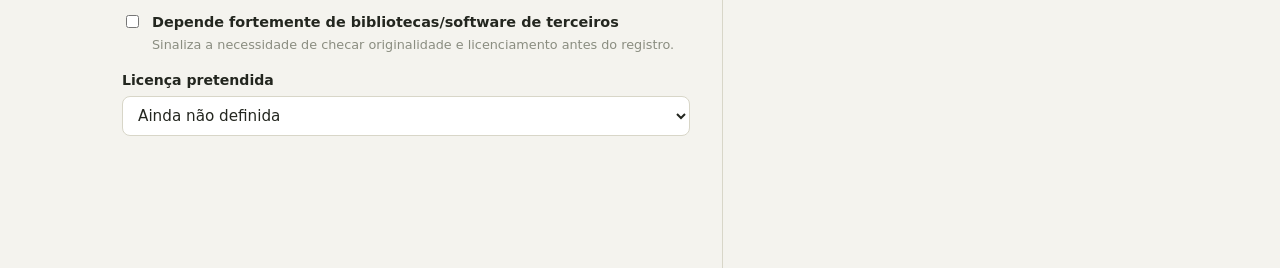
==== commit 0d3f6e79: "Vira o gerador do PDF do SIPAC, no navegador Deixa de montar metadata.json e passa a gerar o PDF que" ====
--- a/index.html
+++ b/index.html
@@ -2,8 +2,9 @@
 <html lang="pt-BR">
 <head>
 <meta charset="utf-8">
+<meta http-equiv="Content-Security-Policy" content="default-src 'none'; script-src 'unsafe-inline'; style-src 'unsafe-inline'; img-src data:; connect-src 'none'; form-action 'none'; base-uri 'none'">
 <meta name="viewport" content="width=device-width, initial-scale=1">
-<title>Gerador de metadata.json — NIT/CEFET-MG</title>
+<title>Gerador de PDF do SIPAC — NIT/CEFET-MG</title>
 <style>
   :root{
     --paper: #f4f3ee;
@@ -81,10 +82,14 @@
 
   .import-wrap{
     padding: 20px max(20px, calc((100% - 1100px) / 2)) 0;
+    display: flex;
+    flex-direction: column;
+    gap: 12px;
   }
   .import-card{
     max-width: 1100px;
     margin: 0 auto;
+    width: 100%;
     border: 1px dashed var(--line);
     border-radius: 10px;
     padding: 16px 18px;
@@ -203,6 +208,11 @@
   .field .req{
     color: var(--danger);
     font-weight: 400;
+  }
+  .field .opt-note{
+    color: var(--ink-faint);
+    font-weight: 400;
+    font-size: 0.82rem;
   }
   .field .tag-count{
     font-weight: 400;
@@ -437,33 +447,17 @@
     font-weight: 600;
   }
   .btn-primary:hover{ opacity: 0.9; }
+  .btn-primary:disabled{ opacity: 0.5; cursor: not-allowed; }
 
   .output-actions{
     display: flex;
+    flex-direction: column;
     gap: 10px;
     margin-bottom: 14px;
   }
-  .output-actions .btn{ flex: 1; }
-
-  #json-preview{
-    font-family: var(--mono);
-    font-size: 0.8rem;
-    white-space: pre;
-    background: #1c1e16;
-    color: #d9d7c8;
-    border-radius: var(--radius);
-    padding: 16px;
-    overflow-x: auto;
-    max-height: 60vh;
-    overflow-y: auto;
-    line-height: 1.5;
-  }
-  @media (prefers-color-scheme: dark){
-    #json-preview{ background: #0f100c; }
-  }
 
   .validation-box{
-    margin-top: 16px;
+    margin-top: 4px;
     padding: 12px 14px;
     border-radius: var(--radius);
     font-size: 0.85rem;
@@ -479,33 +473,59 @@
   .validation-box ul{ margin: 6px 0 0; padding-left: 1.1em; }
   .validation-box li{ margin-bottom: 3px; }
 
-  .copy-feedback{
+  .pdf-status{
+    margin-top: 12px;
+    padding: 10px 12px;
+    border-radius: var(--radius);
+    font-size: 0.85rem;
+    display: none;
+  }
+  .pdf-status.show{ display: block; }
+  .pdf-status.info{ background: var(--accent-soft); color: var(--ink); }
+  .pdf-status.ok{ background: var(--accent-soft); color: var(--ink); font-weight: 600; }
+  .pdf-status.error{ background: var(--danger-soft); color: var(--ink); }
+
+  .privacy-warning{
+    margin-top: 18px;
+    padding: 12px 14px;
+    border: 1px solid var(--line);
+    border-radius: var(--radius);
     font-size: 0.8rem;
-    color: var(--accent);
-    margin-left: 8px;
-    opacity: 0;
-    transition: opacity 0.15s;
-  }
-  .copy-feedback.show{ opacity: 1; }
+    color: var(--ink-soft);
+    background: var(--surface);
+  }
+  .privacy-warning strong{ color: var(--ink); }
+
+  .draft-row{
+    display: flex;
+    gap: 10px;
+  }
+  .draft-row .btn{ flex: 1; }
+  .file-label{
+    display: inline-flex;
+    align-items: center;
+    justify-content: center;
+    flex: 1;
+  }
+  .file-label input[type="file"]{ display: none; }
 </style>
 </head>
 <body>
 
 <header class="top">
   <span class="eyebrow">NIT/CEFET-MG — submissão de software</span>
-  <h1>Gerador de metadata.json</h1>
-  <p>Preencha pelo formulário em vez de editar o JSON à mão. Ele monta o arquivo no mesmo formato exigido pelo <code>template-submissao-software</code> — só copiar (ou baixar) e colar dentro de <code>metadata.json</code> no seu repositório.</p>
-  <span class="privacy-note">🔒 Roda só no seu navegador — nada é enviado a lugar nenhum</span>
+  <h1>Gerador de PDF do SIPAC</h1>
+  <p>Preencha este formulário para gerar o PDF anexado ao processo do SIPAC — título, classificação, dados completos dos autores (inclusive os sensíveis) e a release/hash do repositório. Substitui o script Python local: roda inteiramente no seu navegador, sem instalar nada.</p>
+  <span class="privacy-note">🔒 Roda só no seu navegador — nada é enviado a lugar nenhum, nem os dados sensíveis dos autores</span>
 </header>
 
 <div class="import-wrap">
-  <details class="import-card" id="import-card">
-    <summary>Já tem um repositório criado? Continue de onde parou</summary>
+  <details class="import-card" id="import-card-metadata">
+    <summary>Já tem um repositório criado? Pré-preencha com o metadata.json</summary>
     <p>
-      Se o NIT já provisionou seu repositório, o arquivo <code>metadata.json</code> já existe lá — parcialmente
-      preenchido (título, TRL, origem e departamento vieram da sua solicitação). Abra esse arquivo no GitHub
-      (ele fica na raiz do repositório, junto com o <code>README.md</code>), copie o conteúdo inteiro e cole
-      abaixo. O formulário é preenchido automaticamente e você só completa o que faltar.
+      Abra o <code>metadata.json</code> do seu repositório no GitHub, copie o conteúdo inteiro e cole abaixo.
+      Título, descrição, TRL, origem e os nomes/vínculos dos autores são pré-preenchidos — você completa o
+      resto (classificação, dados sensíveis dos autores, release).
     </p>
     <div class="import-row">
       <textarea id="import-textarea" placeholder="Cole aqui o conteúdo de metadata.json"></textarea>
@@ -513,6 +533,21 @@
     </div>
     <p class="import-feedback" id="import-feedback"></p>
   </details>
+
+  <details class="import-card" id="import-card-rascunho">
+    <summary>Já começou e salvou um rascunho? Continue de onde parou</summary>
+    <p>
+      Carregue o arquivo que você baixou em "Baixar rascunho" da última vez. Ele fica só na sua máquina —
+      nunca é enviado a lugar nenhum, nem por este formulário nem por qualquer outro lugar.
+    </p>
+    <div class="import-row">
+      <label class="btn file-label">
+        Escolher arquivo de rascunho
+        <input type="file" id="input-carregar-rascunho" accept="application/json">
+      </label>
+    </div>
+    <p class="import-feedback" id="rascunho-feedback"></p>
+  </details>
 </div>
 
 <main>
@@ -521,7 +556,7 @@
 
       <fieldset>
         <legend>Identificação</legend>
-        <p class="section-hint">Dados gerais do software submetido.</p>
+        <p class="section-hint">Dados gerais do software. Título e TRL podem já estar preenchidos a partir do metadata.json — revise antes de gerar o PDF.</p>
 
         <div class="field">
           <label for="titulo">Título do software <span class="req">*</span></label>
@@ -573,17 +608,6 @@
             <input type="text" id="origem_vinculo">
           </div>
         </div>
-
-        <div class="row2">
-          <div class="field">
-            <label for="campus">Campus</label>
-            <input type="text" id="campus">
-          </div>
-          <div class="field">
-            <label for="departamento">Departamento</label>
-            <input type="text" id="departamento">
-          </div>
-        </div>
       </fieldset>
 
       <fieldset>
@@ -591,7 +615,7 @@
         <p class="section-hint">Linguagens são livres. Área de aplicação e tipo de programa seguem a tabela oficial do INPI — busque por palavra-chave, não precisa saber o código.</p>
 
         <div class="field">
-          <label>Linguagens</label>
+          <label>Linguagens <span class="req">*</span></label>
           <div class="chip-picker" id="linguagens-chips"></div>
           <div class="tag-add">
             <input type="text" id="linguagens-custom" placeholder="Outra linguagem…">
@@ -630,8 +654,30 @@
       </fieldset>
 
       <fieldset>
+        <legend>Release do GitHub <span class="req">*</span></legend>
+        <p class="section-hint">Cole o bloco do checklist do README do seu repositório (a linha que mostra Release e SHA-256) — os dois campos abaixo são extraídos automaticamente. Confira se bateu antes de gerar o PDF.</p>
+        <div class="field">
+          <label for="release-paste">Colar do README</label>
+          <textarea id="release-paste" placeholder="Cole aqui a linha do checklist com Release e SHA-256"></textarea>
+        </div>
+        <div class="row2">
+          <div class="field">
+            <label for="release-tag">Release <span class="req">*</span></label>
+            <input type="text" id="release-tag" placeholder="v1.0.0">
+          </div>
+          <div class="field">
+            <label for="release-sha256">SHA-256 <span class="req">*</span></label>
+            <input type="text" id="release-sha256" placeholder="64 caracteres hexadecimais">
+          </div>
+        </div>
+      </fieldset>
+
+      <fieldset>
         <legend>Autores <span class="req">*</span></legend>
-        <p class="section-hint">Nome e vínculo de quem criou o software. Pelo menos um autor é obrigatório — comece pelo seu.</p>
+        <p class="section-hint">
+          Dados completos de cada autor, inclusive os sensíveis (CPF, RG, endereço) — é exatamente por isso que
+          este formulário roda só no seu navegador. Pelo menos um autor é obrigatório — comece pelo seu.
+        </p>
         <div id="autores-list"></div>
         <button type="button" class="btn-add" id="add-autor">+ Adicionar autor</button>
       </fieldset>
@@ -649,16 +695,16 @@
         </div>
 
         <div class="field">
-          <label for="corresponsavel_efetivo">Corresponsável efetivo (opcional)</label>
+          <label for="corresponsavel_efetivo">Corresponsável efetivo <span class="opt-note">(opcional)</span></label>
           <input type="text" id="corresponsavel_efetivo">
-          <p class="field-hint">Preencha se você tem vínculo temporário e há um servidor efetivo acompanhando. Deixe vazio se não houver — não force um nome só para preencher.</p>
+          <p class="field-hint">Preencha se você tem vínculo temporário e há um servidor efetivo acompanhando. Deixe vazio se não houver.</p>
         </div>
 
         <div class="field checkbox-field">
           <input type="checkbox" id="contato_disponivel">
           <div>
             <label for="contato_disponivel">Contato durável dos autores já foi coletado</label>
-            <p class="field-hint">O contato em si (e-mail pessoal, telefone) não entra aqui — segue pelo fluxo local do SIPAC. Isto é só um sinalizador.</p>
+            <p class="field-hint">O contato em si (e-mail pessoal, telefone) já está nos campos de cada autor abaixo — isto é só um sinalizador para a triagem.</p>
           </div>
         </div>
 
@@ -707,15 +753,128 @@
   </div>
 
   <div class="output-pane">
+    <div class="validation-box" id="validation-box"></div>
+
     <div class="output-actions">
-      <button class="btn btn-primary" id="btn-copy" type="button">Copiar JSON</button>
-      <button class="btn" id="btn-download" type="button">Baixar metadata.json</button>
+      <button class="btn btn-primary" id="btn-gerar-pdf" type="button">Gerar PDF do SIPAC</button>
+      <div class="draft-row">
+        <button class="btn" id="btn-baixar-rascunho" type="button">Baixar rascunho</button>
+      </div>
     </div>
-    <span class="copy-feedback" id="copy-feedback">Copiado ✓</span>
-    <pre id="json-preview"></pre>
-    <div class="validation-box" id="validation-box"></div>
+    <p class="pdf-status" id="pdf-status"></p>
+
+    <div class="privacy-warning">
+      <strong>Depois de gerar:</strong> anexe o PDF ao processo no SIPAC e apague o arquivo do seu computador.
+      Se usar o rascunho, o mesmo vale — ele contém dados sensíveis dos autores (CPF, RG, endereço). Evite
+      preencher isto num computador público ou compartilhado; se precisar, apague o rascunho e o histórico de
+      downloads antes de sair.
+    </div>
   </div>
 </main>
+
+<template id="tpl-autor">
+  <div class="author-card">
+    <div class="author-card-head">
+      <span class="autor-titulo"></span>
+      <button type="button" class="remove-btn" data-action="remover">Remover</button>
+    </div>
+
+    <div class="row2">
+      <div class="field">
+        <label>Nome completo <span class="req">*</span></label>
+        <input type="text" data-campo="nome" minlength="3">
+      </div>
+      <div class="field">
+        <label>Vínculo <span class="req">*</span></label>
+        <select data-campo="vinculo">
+          <option value="">Selecione</option>
+          <option value="servidor_efetivo">Servidor efetivo</option>
+          <option value="substituto">Professor substituto</option>
+          <option value="discente">Discente</option>
+          <option value="tecnico">Técnico</option>
+          <option value="bolsista">Bolsista</option>
+          <option value="externo">Externo ao CEFET-MG</option>
+        </select>
+      </div>
+    </div>
+
+    <div class="field campo-instituicao" hidden>
+      <label>Instituição de origem</label>
+      <input type="text" data-campo="instituicao">
+    </div>
+
+    <div class="row2">
+      <div class="field">
+        <label>CPF <span class="req">*</span></label>
+        <input type="text" data-campo="cpf" inputmode="numeric" placeholder="000.000.000-00" autocomplete="off">
+      </div>
+      <div class="field">
+        <label>RG <span class="req">*</span></label>
+        <input type="text" data-campo="rg" autocomplete="off">
+      </div>
+    </div>
+
+    <div class="row2">
+      <div class="field">
+        <label>Órgão expedidor</label>
+        <input type="text" data-campo="orgao_expedidor" autocomplete="off">
+      </div>
+      <div class="field">
+        <label>Nacionalidade</label>
+        <input type="text" data-campo="nacionalidade" autocomplete="off">
+      </div>
+    </div>
+
+    <div class="field">
+      <label>Endereço completo <span class="req">*</span></label>
+      <input type="text" data-campo="endereco" autocomplete="off">
+    </div>
+
+    <div class="row2">
+      <div class="field">
+        <label>E-mail institucional</label>
+        <input type="text" data-campo="email_institucional" autocomplete="off">
+      </div>
+      <div class="field">
+        <label>E-mail alternativo <span class="campo-email-alt-req"></span></label>
+        <input type="text" data-campo="email_alternativo" autocomplete="off">
+        <p class="field-hint">Obrigatório para vínculo temporário — é o contato que sobrevive à saída da instituição.</p>
+      </div>
+    </div>
+
+    <div class="row2">
+      <div class="field">
+        <label>Telefone</label>
+        <input type="text" data-campo="telefone" autocomplete="off">
+      </div>
+      <div class="field">
+        <label>% de contribuição <span class="req">*</span></label>
+        <input type="number" data-campo="percentual_contribuicao" min="0" max="100" step="1" autocomplete="off">
+      </div>
+    </div>
+  </div>
+</template>
+
+<!-- BEGIN VENDOR pdf-lib 1.17.1 MIT -- https://github.com/Hopding/pdf-lib -->
+<script>
+!function(t,e){"object"==typeof exports&&"undefined"!=typeof module?e(exports):"function"==typeof define&&define.amd?define(["exports"],e):e((t=t||self).PDFLib={})}(this,(function(t){"use strict";
+/*! *****************************************************************************
+    Copyright (c) Microsoft Corporation. All rights reserved.
+    Licensed under the Apache License, Version 2.0 (the "License"); you may not use
+    this file except in compliance with the License. You may obtain a copy of the
+    License at http://www.apache.org/licenses/LICENSE-2.0
+
+    THIS CODE IS PROVIDED ON AN *AS IS* BASIS, WITHOUT WARRANTIES OR CONDITIONS OF ANY
+    KIND, EITHER EXPRESS OR IMPLIED, INCLUDING WITHOUT LIMITATION ANY IMPLIED
+    WARRANTIES OR CONDITIONS OF TITLE, FITNESS FOR A PARTICULAR PURPOSE,
+    MERCHANTABLITY OR NON-INFRINGEMENT.
+
+    See the Apache Version 2.0 License for specific language governing permissions
+    and limitations under the License.
+    ***************************************************************************** */var e=function(t,n){return(e=Object.setPrototypeOf||{__proto__:[]}instanceof Array&&function(t,e){t.__proto__=e}||function(t,e){for(var n in e)e.hasOwnProperty(n)&&(t[n]=e[n])})(t,n)};function n(t,n){function r(){this.constructor=t}e(t,n),t.prototype=null===n?Object.create(n):(r.prototype=n.prototype,new r)}var r=function(){return(r=Object.assign||function(t){for(var e,n=1,r=arguments.length;n<r;n++)for(var i in e=arguments[n])Object.prototype.hasOwnProperty.call(e,i)&&(t[i]=e[i]);return t}).apply(this,arguments)};function i(t,e,n,r){return new(n||(n=Promise))((function(i,o){function a(t){try{l(r.next(t))}catch(t){o(t)}}function s(t){try{l(r.throw(t))}catch(t){o(t)}}function l(t){var e;t.done?i(t.value):(e=t.value,e instanceof n?e:new n((function(t){t(e)}))).then(a,s)}l((r=r.apply(t,e||[])).next())}))}function o(t,e){var n,r,i,o,a={label:0,sent:function(){if(1&i[0])throw i[1];return i[1]},trys:[],ops:[]};return o={next:s(0),throw:s(1),return:s(2)},"function"==typeof Symbol&&(o[Symbol.iterator]=function(){return this}),o;function s(o){return function(s){return function(o){if(n)throw new TypeError("Generator is already executing.");for(;a;)try{if(n=1,r&&(i=2&o[0]?r.return:o[0]?r.throw||((i=r.return)&&i.call(r),0):r.next)&&!(i=i.call(r,o[1])).done)return i;switch(r=0,i&&(o=[2&o[0],i.value]),o[0]){case 0:case 1:i=o;break;case 4:return a.label++,{value:o[1],done:!1};case 5:a.label++,r=o[1],o=[0];continue;case 7:o=a.ops.pop(),a.trys.pop();continue;default:if(!(i=a.trys,(i=i.length>0&&i[i.length-1])||6!==o[0]&&2!==o[0])){a=0;continue}if(3===o[0]&&(!i||o[1]>i[0]&&o[1]<i[3])){a.label=o[1];break}if(6===o[0]&&a.label<i[1]){a.label=i[1],i=o;break}if(i&&a.label<i[2]){a.label=i[2],a.ops.push(o);break}i[2]&&a.ops.pop(),a.trys.pop();continue}o=e.call(t,a)}catch(t){o=[6,t],r=0}finally{n=i=0}if(5&o[0])throw o[1];return{value:o[0]?o[1]:void 0,done:!0}}([o,s])}}}function a(){for(var t=0,e=0,n=arguments.length;e<n;e++)t+=arguments[e].length;var r=Array(t),i=0;for(e=0;e<n;e++)for(var o=arguments[e],a=0,s=o.length;a<s;a++,i++)r[i]=o[a];return r}for(var s="ABCDEFGHIJKLMNOPQRSTUVWXYZabcdefghijklmnopqrstuvwxyz0123456789+/",l=new Uint8Array(256),h=0;h<s.length;h++)l[s.charCodeAt(h)]=h;var u,c=function(t){for(var e="",n=t.length,r=0;r<n;r+=3)e+=s[t[r]>>2],e+=s[(3&t[r])<<4|t[r+1]>>4],e+=s[(15&t[r+1])<<2|t[r+2]>>6],e+=s[63&t[r+2]];return n%3==2?e=e.substring(0,e.length-1)+"=":n%3==1&&(e=e.substring(0,e.length-2)+"=="),e},d=function(t){var e,n,r,i,o,a=.75*t.length,s=t.length,h=0;"="===t[t.length-1]&&(a--,"="===t[t.length-2]&&a--);var u=new Uint8Array(a);for(e=0;e<s;e+=4)n=l[t.charCodeAt(e)],r=l[t.charCodeAt(e+1)],i=l[t.charCodeAt(e+2)],o=l[t.charCodeAt(e+3)],u[h++]=n<<2|r>>4,u[h++]=(15&r)<<4|i>>2,u[h++]=(3&i)<<6|63&o;return u},f=/^(data)?:?([\w\/\+]+)?;?(charset=[\w-]+|base64)?.*,/i,p=function(t){var e=t.trim(),n=e.substring(0,100).match(f);if(!n)return d(e);var r=n[0],i=e.substring(r.length);return d(i)},g=function(t){return t.charCodeAt(0)},v=function(t){return t.codePointAt(0)},y=function(t,e){return x(t.toString(16),e,"0").toUpperCase()},m=function(t){return y(t,2)},b=function(t){return String.fromCharCode(t)},w=function(t){return b(parseInt(t,16))},x=function(t,e,n){for(var r="",i=0,o=e-t.length;i<o;i++)r+=n;return r+t},k=function(t,e,n){for(var r=t.length,i=0;i<r;i++)e[n++]=t.charCodeAt(i);return r},F=function(t){return t.replace(/[.*+?^${}()|[\]\\]/g,"\\$&")},S=function(t){return t.replace(/\t|\u0085|\u2028|\u2029/g,"    ").replace(/[\b\v]/g,"")},C=["\\n","\\f","\\r","\\u000B"],A=function(t){return/^[\n\f\r\u000B]$/.test(t)},T=function(t){return t.split(/[\n\f\r\u000B]/)},P=function(t){return t.replace(/[\n\f\r\u000B]/g," ")},z=function(t,e){var n,r=t.charCodeAt(e),i=e+1,o=1;return r>=55296&&r<=56319&&t.length>i&&(n=t.charCodeAt(i))>=56320&&n<=57343&&(o=2),[t.slice(e,e+o),o]},R=function(t){for(var e=[],n=0,r=t.length;n<r;){var i=z(t,n),o=i[0],a=i[1];e.push(o),n+=a}return e},O=function(t,e,n,r){for(var i=function(t){for(var e=C.join("|"),n=["$"],r=0,i=t.length;r<i;r++){var o=t[r];if(A(o))throw new TypeError("`wordBreak` must not include "+e);n.push(""===o?".":F(o))}var a=n.join("|");return new RegExp("("+e+")|((.*?)("+a+"))","gm")}(e),o=S(t).match(i),a="",s=0,l=[],h=function(){""!==a&&l.push(a),a="",s=0},u=0,c=o.length;u<c;u++){var d=o[u];if(A(d))h();else{var f=r(d);s+f>n&&h(),a+=d,s+=f}}return h(),l},D=/^D:(\d\d\d\d)(\d\d)?(\d\d)?(\d\d)?(\d\d)?(\d\d)?([+\-Z])?(\d\d)?'?(\d\d)?'?$/,B=function(t){var e=t.match(D);if(e){var n=e[1],r=e[2],i=void 0===r?"01":r,o=e[3],a=void 0===o?"01":o,s=e[4],l=void 0===s?"00":s,h=e[5],u=void 0===h?"00":h,c=e[6],d=void 0===c?"00":c,f=e[7],p=void 0===f?"Z":f,g=e[8],v=void 0===g?"00":g,y=e[9];return new Date(n+"-"+i+"-"+a+"T"+l+":"+u+":"+d+("Z"===p?"Z":""+p+v+":"+(void 0===y?"00":y)))}},N=function(t,e){for(var n,r,i=0;i<t.length;){var o=t.substring(i).match(e);if(!o)return{match:r,pos:i};r=o,i+=(null!==(n=o.index)&&void 0!==n?n:0)+o[0].length}return{match:r,pos:i}},E=function(t){return t[t.length-1]},j=function(t){if(t instanceof Uint8Array)return t;for(var e=t.length,n=new Uint8Array(e),r=0;r<e;r++)n[r]=t.charCodeAt(r);return n},M=function(){for(var t=[],e=0;e<arguments.length;e++)t[e]=arguments[e];for(var n=t.length,r=[],i=0;i<n;i++){var o=t[i];r[i]=o instanceof Uint8Array?o:j(o)}var a=0;for(i=0;i<n;i++)a+=t[i].length;for(var s=new Uint8Array(a),l=0,h=0;h<n;h++)for(var u=r[h],c=0,d=u.length;c<d;c++)s[l++]=u[c];return s},I=function(t){for(var e=0,n=0,r=t.length;n<r;n++)e+=t[n].length;var i=new Uint8Array(e),o=0;for(n=0,r=t.length;n<r;n++){var a=t[n];i.set(a,o),o+=a.length}return i},U=function(t){for(var e="",n=0,r=t.length;n<r;n++)e+=b(t[n]);return e},V=function(t,e){return t.id-e.id},W=function(t,e){for(var n=[],r=0,i=t.length;r<i;r++){var o=t[r],a=t[r-1];0!==r&&e(o)===e(a)||n.push(o)}return n},q=function(t){for(var e=t.length,n=0,r=Math.floor(e/2);n<r;n++){var i=n,o=e-n-1,a=t[n];t[i]=t[o],t[o]=a}return t},L=function(t){for(var e=0,n=0,r=t.length;n<r;n++)e+=t[n];return e},K=function(t,e){for(var n=new Array(e-t),r=0,i=n.length;r<i;r++)n[r]=t+r;return n},G=function(t,e){for(var n=new Array(e.length),r=0,i=e.length;r<i;r++)n[r]=t[e[r]];return n},H=function(t){return t instanceof Uint8Array||t instanceof ArrayBuffer||"string"==typeof t},_=function(t){if("string"==typeof t)return p(t);if(t instanceof ArrayBuffer)return new Uint8Array(t);if(t instanceof Uint8Array)return t;throw new TypeError("`input` must be one of `string | ArrayBuffer | Uint8Array`")},X=function(){return new Promise((function(t){setTimeout((function(){return t()}),0)}))},Z=function(t,e){void 0===e&&(e=!0);var n=[];e&&n.push(65279);for(var r=0,i=t.length;r<i;){var o=t.codePointAt(r);if(o<65536)n.push(o),r+=1;else{if(!(o<1114112))throw new Error("Invalid code point: 0x"+m(o));n.push(Q(o),$(o)),r+=2}}return new Uint16Array(n)},Y=function(t){return t>=0&&t<=65535},J=function(t){return t>=65536&&t<=1114111},Q=function(t){return Math.floor((t-65536)/1024)+55296},$=function(t){return(t-65536)%1024+56320};!function(t){t.BigEndian="BigEndian",t.LittleEndian="LittleEndian"}(u||(u={}));var tt="�".codePointAt(0),et=function(t,e){if(void 0===e&&(e=!0),t.length<=1)return String.fromCodePoint(tt);for(var n=e?ot(t):u.BigEndian,r=e?2:0,i=[];t.length-r>=2;){var o=it(t[r++],t[r++],n);if(nt(o))if(t.length-r<2)i.push(tt);else{var a=it(t[r++],t[r++],n);rt(a)?i.push(o,a):i.push(tt)}else rt(o)?(r+=2,i.push(tt)):i.push(o)}return r<t.length&&i.push(tt),String.fromCodePoint.apply(String,i)},nt=function(t){return t>=55296&&t<=56319},rt=function(t){return t>=56320&&t<=57343},it=function(t,e,n){if(n===u.LittleEndian)return e<<8|t;if(n===u.BigEndian)return t<<8|e;throw new Error("Invalid byteOrder: "+n)},ot=function(t){return at(t)?u.BigEndian:st(t)?u.LittleEndian:u.BigEndian},at=function(t){return 254===t[0]&&255===t[1]},st=function(t){return 255===t[0]&&254===t[1]},lt=function(t){return at(t)||st(t)},ht=function(t){var e,n=String(t);if(Math.abs(t)<1){if(e=parseInt(t.toString().split("e-")[1])){var r=t<0;r&&(t*=-1),t*=Math.pow(10,e-1),n="0."+new Array(e).join("0")+t.toString().substring(2),r&&(n="-"+n)}}else(e=parseInt(t.toString().split("+")[1]))>20&&(e-=20,n=(t/=Math.pow(10,e)).toString()+new Array(e+1).join("0"));return n},ut=function(t){return Math.ceil(t.toString(2).length/8)},ct=function(t){for(var e=new Uint8Array(ut(t)),n=1;n<=e.length;n++)e[n-1]=t>>8*(e.length-n);return e},dt=function(t){throw new Error(t)};function ft(t,e,n){return t(n={path:e,exports:{},require:function(t,e){return function(){throw new Error("Dynamic requires are not currently supported by @rollup/plugin-commonjs")}(null==e&&n.path)}},n.exports),n.exports}var pt=ft((function(t,e){var n="undefined"!=typeof Uint8Array&&"undefined"!=typeof Uint16Array&&"undefined"!=typeof Int32Array;function r(t,e){return Object.prototype.hasOwnProperty.call(t,e)}e.assign=function(t){for(var e=Array.prototype.slice.call(arguments,1);e.length;){var n=e.shift();if(n){if("object"!=typeof n)throw new TypeError(n+"must be non-object");for(var i in n)r(n,i)&&(t[i]=n[i])}}return t},e.shrinkBuf=function(t,e){return t.length===e?t:t.subarray?t.subarray(0,e):(t.length=e,t)};var i={arraySet:function(t,e,n,r,i){if(e.subarray&&t.subarray)t.set(e.subarray(n,n+r),i);else for(var o=0;o<r;o++)t[i+o]=e[n+o]},flattenChunks:function(t){var e,n,r,i,o,a;for(r=0,e=0,n=t.length;e<n;e++)r+=t[e].length;for(a=new Uint8Array(r),i=0,e=0,n=t.length;e<n;e++)o=t[e],a.set(o,i),i+=o.length;return a}},o={arraySet:function(t,e,n,r,i){for(var o=0;o<r;o++)t[i+o]=e[n+o]},flattenChunks:function(t){return[].concat.apply([],t)}};e.setTyped=function(t){t?(e.Buf8=Uint8Array,e.Buf16=Uint16Array,e.Buf32=Int32Array,e.assign(e,i)):(e.Buf8=Array,e.Buf16=Array,e.Buf32=Array,e.assign(e,o))},e.setTyped(n)}));function gt(t){for(var e=t.length;--e>=0;)t[e]=0}var vt=[0,0,0,0,0,0,0,0,1,1,1,1,2,2,2,2,3,3,3,3,4,4,4,4,5,5,5,5,0],yt=[0,0,0,0,1,1,2,2,3,3,4,4,5,5,6,6,7,7,8,8,9,9,10,10,11,11,12,12,13,13],mt=[0,0,0,0,0,0,0,0,0,0,0,0,0,0,0,0,2,3,7],bt=[16,17,18,0,8,7,9,6,10,5,11,4,12,3,13,2,14,1,15],wt=new Array(576);gt(wt);var xt=new Array(60);gt(xt);var kt=new Array(512);gt(kt);var Ft=new Array(256);gt(Ft);var St=new Array(29);gt(St);var Ct,At,Tt,Pt=new Array(30);function zt(t,e,n,r,i){this.static_tree=t,this.extra_bits=e,this.extra_base=n,this.elems=r,this.max_length=i,this.has_stree=t&&t.length}function Rt(t,e){this.dyn_tree=t,this.max_code=0,this.stat_desc=e}function Ot(t){return t<256?kt[t]:kt[256+(t>>>7)]}function Dt(t,e){t.pending_buf[t.pending++]=255&e,t.pending_buf[t.pending++]=e>>>8&255}function Bt(t,e,n){t.bi_valid>16-n?(t.bi_buf|=e<<t.bi_valid&65535,Dt(t,t.bi_buf),t.bi_buf=e>>16-t.bi_valid,t.bi_valid+=n-16):(t.bi_buf|=e<<t.bi_valid&65535,t.bi_valid+=n)}function Nt(t,e,n){Bt(t,n[2*e],n[2*e+1])}function Et(t,e){var n=0;do{n|=1&t,t>>>=1,n<<=1}while(--e>0);return n>>>1}function jt(t,e,n){var r,i,o=new Array(16),a=0;for(r=1;r<=15;r++)o[r]=a=a+n[r-1]<<1;for(i=0;i<=e;i++){var s=t[2*i+1];0!==s&&(t[2*i]=Et(o[s]++,s))}}function Mt(t){var e;for(e=0;e<286;e++)t.dyn_ltree[2*e]=0;for(e=0;e<30;e++)t.dyn_dtree[2*e]=0;for(e=0;e<19;e++)t.bl_tree[2*e]=0;t.dyn_ltree[512]=1,t.opt_len=t.static_len=0,t.last_lit=t.matches=0}function It(t){t.bi_valid>8?Dt(t,t.bi_buf):t.bi_valid>0&&(t.pending_buf[t.pending++]=t.bi_buf),t.bi_buf=0,t.bi_valid=0}function Ut(t,e,n,r){var i=2*e,o=2*n;return t[i]<t[o]||t[i]===t[o]&&r[e]<=r[n]}function Vt(t,e,n){for(var r=t.heap[n],i=n<<1;i<=t.heap_len&&(i<t.heap_len&&Ut(e,t.heap[i+1],t.heap[i],t.depth)&&i++,!Ut(e,r,t.heap[i],t.depth));)t.heap[n]=t.heap[i],n=i,i<<=1;t.heap[n]=r}function Wt(t,e,n){var r,i,o,a,s=0;if(0!==t.last_lit)do{r=t.pending_buf[t.d_buf+2*s]<<8|t.pending_buf[t.d_buf+2*s+1],i=t.pending_buf[t.l_buf+s],s++,0===r?Nt(t,i,e):(Nt(t,(o=Ft[i])+256+1,e),0!==(a=vt[o])&&Bt(t,i-=St[o],a),Nt(t,o=Ot(--r),n),0!==(a=yt[o])&&Bt(t,r-=Pt[o],a))}while(s<t.last_lit);Nt(t,256,e)}function qt(t,e){var n,r,i,o=e.dyn_tree,a=e.stat_desc.static_tree,s=e.stat_desc.has_stree,l=e.stat_desc.elems,h=-1;for(t.heap_len=0,t.heap_max=573,n=0;n<l;n++)0!==o[2*n]?(t.heap[++t.heap_len]=h=n,t.depth[n]=0):o[2*n+1]=0;for(;t.heap_len<2;)o[2*(i=t.heap[++t.heap_len]=h<2?++h:0)]=1,t.depth[i]=0,t.opt_len--,s&&(t.static_len-=a[2*i+1]);for(e.max_code=h,n=t.heap_len>>1;n>=1;n--)Vt(t,o,n);i=l;do{n=t.heap[1],t.heap[1]=t.heap[t.heap_len--],Vt(t,o,1),r=t.heap[1],t.heap[--t.heap_max]=n,t.heap[--t.heap_max]=r,o[2*i]=o[2*n]+o[2*r],t.depth[i]=(t.depth[n]>=t.depth[r]?t.depth[n]:t.depth[r])+1,o[2*n+1]=o[2*r+1]=i,t.heap[1]=i++,Vt(t,o,1)}while(t.heap_len>=2);t.heap[--t.heap_max]=t.heap[1],function(t,e){var n,r,i,o,a,s,l=e.dyn_tree,h=e.max_code,u=e.stat_desc.static_tree,c=e.stat_desc.has_stree,d=e.stat_desc.extra_bits,f=e.stat_desc.extra_base,p=e.stat_desc.max_length,g=0;for(o=0;o<=15;o++)t.bl_count[o]=0;for(l[2*t.heap[t.heap_max]+1]=0,n=t.heap_max+1;n<573;n++)(o=l[2*l[2*(r=t.heap[n])+1]+1]+1)>p&&(o=p,g++),l[2*r+1]=o,r>h||(t.bl_count[o]++,a=0,r>=f&&(a=d[r-f]),s=l[2*r],t.opt_len+=s*(o+a),c&&(t.static_len+=s*(u[2*r+1]+a)));if(0!==g){do{for(o=p-1;0===t.bl_count[o];)o--;t.bl_count[o]--,t.bl_count[o+1]+=2,t.bl_count[p]--,g-=2}while(g>0);for(o=p;0!==o;o--)for(r=t.bl_count[o];0!==r;)(i=t.heap[--n])>h||(l[2*i+1]!==o&&(t.opt_len+=(o-l[2*i+1])*l[2*i],l[2*i+1]=o),r--)}}(t,e),jt(o,h,t.bl_count)}function Lt(t,e,n){var r,i,o=-1,a=e[1],s=0,l=7,h=4;for(0===a&&(l=138,h=3),e[2*(n+1)+1]=65535,r=0;r<=n;r++)i=a,a=e[2*(r+1)+1],++s<l&&i===a||(s<h?t.bl_tree[2*i]+=s:0!==i?(i!==o&&t.bl_tree[2*i]++,t.bl_tree[32]++):s<=10?t.bl_tree[34]++:t.bl_tree[36]++,s=0,o=i,0===a?(l=138,h=3):i===a?(l=6,h=3):(l=7,h=4))}function Kt(t,e,n){var r,i,o=-1,a=e[1],s=0,l=7,h=4;for(0===a&&(l=138,h=3),r=0;r<=n;r++)if(i=a,a=e[2*(r+1)+1],!(++s<l&&i===a)){if(s<h)do{Nt(t,i,t.bl_tree)}while(0!=--s);else 0!==i?(i!==o&&(Nt(t,i,t.bl_tree),s--),Nt(t,16,t.bl_tree),Bt(t,s-3,2)):s<=10?(Nt(t,17,t.bl_tree),Bt(t,s-3,3)):(Nt(t,18,t.bl_tree),Bt(t,s-11,7));s=0,o=i,0===a?(l=138,h=3):i===a?(l=6,h=3):(l=7,h=4)}}gt(Pt);var Gt=!1;function Ht(t,e,n,r){Bt(t,0+(r?1:0),3),function(t,e,n,r){It(t),r&&(Dt(t,n),Dt(t,~n)),pt.arraySet(t.pending_buf,t.window,e,n,t.pending),t.pending+=n}(t,e,n,!0)}var _t={_tr_init:function(t){Gt||(!function(){var t,e,n,r,i,o=new Array(16);for(n=0,r=0;r<28;r++)for(St[r]=n,t=0;t<1<<vt[r];t++)Ft[n++]=r;for(Ft[n-1]=r,i=0,r=0;r<16;r++)for(Pt[r]=i,t=0;t<1<<yt[r];t++)kt[i++]=r;for(i>>=7;r<30;r++)for(Pt[r]=i<<7,t=0;t<1<<yt[r]-7;t++)kt[256+i++]=r;for(e=0;e<=15;e++)o[e]=0;for(t=0;t<=143;)wt[2*t+1]=8,t++,o[8]++;for(;t<=255;)wt[2*t+1]=9,t++,o[9]++;for(;t<=279;)wt[2*t+1]=7,t++,o[7]++;for(;t<=287;)wt[2*t+1]=8,t++,o[8]++;for(jt(wt,287,o),t=0;t<30;t++)xt[2*t+1]=5,xt[2*t]=Et(t,5);Ct=new zt(wt,vt,257,286,15),At=new zt(xt,yt,0,30,15),Tt=new zt(new Array(0),mt,0,19,7)}(),Gt=!0),t.l_desc=new Rt(t.dyn_ltree,Ct),t.d_desc=new Rt(t.dyn_dtree,At),t.bl_desc=new Rt(t.bl_tree,Tt),t.bi_buf=0,t.bi_valid=0,Mt(t)},_tr_stored_block:Ht,_tr_flush_block:function(t,e,n,r){var i,o,a=0;t.level>0?(2===t.strm.data_type&&(t.strm.data_type=function(t){var e,n=4093624447;for(e=0;e<=31;e++,n>>>=1)if(1&n&&0!==t.dyn_ltree[2*e])return 0;if(0!==t.dyn_ltree[18]||0!==t.dyn_ltree[20]||0!==t.dyn_ltree[26])return 1;for(e=32;e<256;e++)if(0!==t.dyn_ltree[2*e])return 1;return 0}(t)),qt(t,t.l_desc),qt(t,t.d_desc),a=function(t){var e;for(Lt(t,t.dyn_ltree,t.l_desc.max_code),Lt(t,t.dyn_dtree,t.d_desc.max_code),qt(t,t.bl_desc),e=18;e>=3&&0===t.bl_tree[2*bt[e]+1];e--);return t.opt_len+=3*(e+1)+5+5+4,e}(t),i=t.opt_len+3+7>>>3,(o=t.static_len+3+7>>>3)<=i&&(i=o)):i=o=n+5,n+4<=i&&-1!==e?Ht(t,e,n,r):4===t.strategy||o===i?(Bt(t,2+(r?1:0),3),Wt(t,wt,xt)):(Bt(t,4+(r?1:0),3),function(t,e,n,r){var i;for(Bt(t,e-257,5),Bt(t,n-1,5),Bt(t,r-4,4),i=0;i<r;i++)Bt(t,t.bl_tree[2*bt[i]+1],3);Kt(t,t.dyn_ltree,e-1),Kt(t,t.dyn_dtree,n-1)}(t,t.l_desc.max_code+1,t.d_desc.max_code+1,a+1),Wt(t,t.dyn_ltree,t.dyn_dtree)),Mt(t),r&&It(t)},_tr_tally:function(t,e,n){return t.pending_buf[t.d_buf+2*t.last_lit]=e>>>8&255,t.pending_buf[t.d_buf+2*t.last_lit+1]=255&e,t.pending_buf[t.l_buf+t.last_lit]=255&n,t.last_lit++,0===e?t.dyn_ltree[2*n]++:(t.matches++,e--,t.dyn_ltree[2*(Ft[n]+256+1)]++,t.dyn_dtree[2*Ot(e)]++),t.last_lit===t.lit_bufsize-1},_tr_align:function(t){Bt(t,2,3),Nt(t,256,wt),function(t){16===t.bi_valid?(Dt(t,t.bi_buf),t.bi_buf=0,t.bi_valid=0):t.bi_valid>=8&&(t.pending_buf[t.pending++]=255&t.bi_buf,t.bi_buf>>=8,t.bi_valid-=8)}(t)}};var Xt=function(t,e,n,r){for(var i=65535&t|0,o=t>>>16&65535|0,a=0;0!==n;){n-=a=n>2e3?2e3:n;do{o=o+(i=i+e[r++]|0)|0}while(--a);i%=65521,o%=65521}return i|o<<16|0};var Zt=function(){for(var t,e=[],n=0;n<256;n++){t=n;for(var r=0;r<8;r++)t=1&t?3988292384^t>>>1:t>>>1;e[n]=t}return e}();var Yt,Jt=function(t,e,n,r){var i=Zt,o=r+n;t^=-1;for(var a=r;a<o;a++)t=t>>>8^i[255&(t^e[a])];return-1^t},Qt={2:"need dictionary",1:"stream end",0:"","-1":"file error","-2":"stream error","-3":"data error","-4":"insufficient memory","-5":"buffer error","-6":"incompatible version"};function $t(t,e){return t.msg=Qt[e],e}function te(t){return(t<<1)-(t>4?9:0)}function ee(t){for(var e=t.length;--e>=0;)t[e]=0}function ne(t){var e=t.state,n=e.pending;n>t.avail_out&&(n=t.avail_out),0!==n&&(pt.arraySet(t.output,e.pending_buf,e.pending_out,n,t.next_out),t.next_out+=n,e.pending_out+=n,t.total_out+=n,t.avail_out-=n,e.pending-=n,0===e.pending&&(e.pending_out=0))}function re(t,e){_t._tr_flush_block(t,t.block_start>=0?t.block_start:-1,t.strstart-t.block_start,e),t.block_start=t.strstart,ne(t.strm)}function ie(t,e){t.pending_buf[t.pending++]=e}function oe(t,e){t.pending_buf[t.pending++]=e>>>8&255,t.pending_buf[t.pending++]=255&e}function ae(t,e,n,r){var i=t.avail_in;return i>r&&(i=r),0===i?0:(t.avail_in-=i,pt.arraySet(e,t.input,t.next_in,i,n),1===t.state.wrap?t.adler=Xt(t.adler,e,i,n):2===t.state.wrap&&(t.adler=Jt(t.adler,e,i,n)),t.next_in+=i,t.total_in+=i,i)}function se(t,e){var n,r,i=t.max_chain_length,o=t.strstart,a=t.prev_length,s=t.nice_match,l=t.strstart>t.w_size-262?t.strstart-(t.w_size-262):0,h=t.window,u=t.w_mask,c=t.prev,d=t.strstart+258,f=h[o+a-1],p=h[o+a];t.prev_length>=t.good_match&&(i>>=2),s>t.lookahead&&(s=t.lookahead);do{if(h[(n=e)+a]===p&&h[n+a-1]===f&&h[n]===h[o]&&h[++n]===h[o+1]){o+=2,n++;do{}while(h[++o]===h[++n]&&h[++o]===h[++n]&&h[++o]===h[++n]&&h[++o]===h[++n]&&h[++o]===h[++n]&&h[++o]===h[++n]&&h[++o]===h[++n]&&h[++o]===h[++n]&&o<d);if(r=258-(d-o),o=d-258,r>a){if(t.match_start=e,a=r,r>=s)break;f=h[o+a-1],p=h[o+a]}}}while((e=c[e&u])>l&&0!=--i);return a<=t.lookahead?a:t.lookahead}function le(t){var e,n,r,i,o,a=t.w_size;do{if(i=t.window_size-t.lookahead-t.strstart,t.strstart>=a+(a-262)){pt.arraySet(t.window,t.window,a,a,0),t.match_start-=a,t.strstart-=a,t.block_start-=a,e=n=t.hash_size;do{r=t.head[--e],t.head[e]=r>=a?r-a:0}while(--n);e=n=a;do{r=t.prev[--e],t.prev[e]=r>=a?r-a:0}while(--n);i+=a}if(0===t.strm.avail_in)break;if(n=ae(t.strm,t.window,t.strstart+t.lookahead,i),t.lookahead+=n,t.lookahead+t.insert>=3)for(o=t.strstart-t.insert,t.ins_h=t.window[o],t.ins_h=(t.ins_h<<t.hash_shift^t.window[o+1])&t.hash_mask;t.insert&&(t.ins_h=(t.ins_h<<t.hash_shift^t.window[o+3-1])&t.hash_mask,t.prev[o&t.w_mask]=t.head[t.ins_h],t.head[t.ins_h]=o,o++,t.insert--,!(t.lookahead+t.insert<3)););}while(t.lookahead<262&&0!==t.strm.avail_in)}function he(t,e){for(var n,r;;){if(t.lookahead<262){if(le(t),t.lookahead<262&&0===e)return 1;if(0===t.lookahead)break}if(n=0,t.lookahead>=3&&(t.ins_h=(t.ins_h<<t.hash_shift^t.window[t.strstart+3-1])&t.hash_mask,n=t.prev[t.strstart&t.w_mask]=t.head[t.ins_h],t.head[t.ins_h]=t.strstart),0!==n&&t.strstart-n<=t.w_size-262&&(t.match_length=se(t,n)),t.match_length>=3)if(r=_t._tr_tally(t,t.strstart-t.match_start,t.match_length-3),t.lookahead-=t.match_length,t.match_length<=t.max_lazy_match&&t.lookahead>=3){t.match_length--;do{t.strstart++,t.ins_h=(t.ins_h<<t.hash_shift^t.window[t.strstart+3-1])&t.hash_mask,n=t.prev[t.strstart&t.w_mask]=t.head[t.ins_h],t.head[t.ins_h]=t.strstart}while(0!=--t.match_length);t.strstart++}else t.strstart+=t.match_length,t.match_length=0,t.ins_h=t.window[t.strstart],t.ins_h=(t.ins_h<<t.hash_shift^t.window[t.strstart+1])&t.hash_mask;else r=_t._tr_tally(t,0,t.window[t.strstart]),t.lookahead--,t.strstart++;if(r&&(re(t,!1),0===t.strm.avail_out))return 1}return t.insert=t.strstart<2?t.strstart:2,4===e?(re(t,!0),0===t.strm.avail_out?3:4):t.last_lit&&(re(t,!1),0===t.strm.avail_out)?1:2}function ue(t,e){for(var n,r,i;;){if(t.lookahead<262){if(le(t),t.lookahead<262&&0===e)return 1;if(0===t.lookahead)break}if(n=0,t.lookahead>=3&&(t.ins_h=(t.ins_h<<t.hash_shift^t.window[t.strstart+3-1])&t.hash_mask,n=t.prev[t.strstart&t.w_mask]=t.head[t.ins_h],t.head[t.ins_h]=t.strstart),t.prev_length=t.match_length,t.prev_match=t.match_start,t.match_length=2,0!==n&&t.prev_length<t.max_lazy_match&&t.strstart-n<=t.w_size-262&&(t.match_length=se(t,n),t.match_length<=5&&(1===t.strategy||3===t.match_length&&t.strstart-t.match_start>4096)&&(t.match_length=2)),t.prev_length>=3&&t.match_length<=t.prev_length){i=t.strstart+t.lookahead-3,r=_t._tr_tally(t,t.strstart-1-t.prev_match,t.prev_length-3),t.lookahead-=t.prev_length-1,t.prev_length-=2;do{++t.strstart<=i&&(t.ins_h=(t.ins_h<<t.hash_shift^t.window[t.strstart+3-1])&t.hash_mask,n=t.prev[t.strstart&t.w_mask]=t.head[t.ins_h],t.head[t.ins_h]=t.strstart)}while(0!=--t.prev_length);if(t.match_available=0,t.match_length=2,t.strstart++,r&&(re(t,!1),0===t.strm.avail_out))return 1}else if(t.match_available){if((r=_t._tr_tally(t,0,t.window[t.strstart-1]))&&re(t,!1),t.strstart++,t.lookahead--,0===t.strm.avail_out)return 1}else t.match_available=1,t.strstart++,t.lookahead--}return t.match_available&&(r=_t._tr_tally(t,0,t.window[t.strstart-1]),t.match_available=0),t.insert=t.strstart<2?t.strstart:2,4===e?(re(t,!0),0===t.strm.avail_out?3:4):t.last_lit&&(re(t,!1),0===t.strm.avail_out)?1:2}function ce(t,e,n,r,i){this.good_length=t,this.max_lazy=e,this.nice_length=n,this.max_chain=r,this.func=i}function de(){this.strm=null,this.status=0,this.pending_buf=null,this.pending_buf_size=0,this.pending_out=0,this.pending=0,this.wrap=0,this.gzhead=null,this.gzindex=0,this.method=8,this.last_flush=-1,this.w_size=0,this.w_bits=0,this.w_mask=0,this.window=null,this.window_size=0,this.prev=null,this.head=null,this.ins_h=0,this.hash_size=0,this.hash_bits=0,this.hash_mask=0,this.hash_shift=0,this.block_start=0,this.match_length=0,this.prev_match=0,this.match_available=0,this.strstart=0,this.match_start=0,this.lookahead=0,this.prev_length=0,this.max_chain_length=0,this.max_lazy_match=0,this.level=0,this.strategy=0,this.good_match=0,this.nice_match=0,this.dyn_ltree=new pt.Buf16(1146),this.dyn_dtree=new pt.Buf16(122),this.bl_tree=new pt.Buf16(78),ee(this.dyn_ltree),ee(this.dyn_dtree),ee(this.bl_tree),this.l_desc=null,this.d_desc=null,this.bl_desc=null,this.bl_count=new pt.Buf16(16),this.heap=new pt.Buf16(573),ee(this.heap),this.heap_len=0,this.heap_max=0,this.depth=new pt.Buf16(573),ee(this.depth),this.l_buf=0,this.lit_bufsize=0,this.last_lit=0,this.d_buf=0,this.opt_len=0,this.static_len=0,this.matches=0,this.insert=0,this.bi_buf=0,this.bi_valid=0}function fe(t){var e;return t&&t.state?(t.total_in=t.total_out=0,t.data_type=2,(e=t.state).pending=0,e.pending_out=0,e.wrap<0&&(e.wrap=-e.wrap),e.status=e.wrap?42:113,t.adler=2===e.wrap?0:1,e.last_flush=0,_t._tr_init(e),0):$t(t,-2)}function pe(t){var e,n=fe(t);return 0===n&&((e=t.state).window_size=2*e.w_size,ee(e.head),e.max_lazy_match=Yt[e.level].max_lazy,e.good_match=Yt[e.level].good_length,e.nice_match=Yt[e.level].nice_length,e.max_chain_length=Yt[e.level].max_chain,e.strstart=0,e.block_start=0,e.lookahead=0,e.insert=0,e.match_length=e.prev_length=2,e.match_available=0,e.ins_h=0),n}function ge(t,e,n,r,i,o){if(!t)return-2;var a=1;if(-1===e&&(e=6),r<0?(a=0,r=-r):r>15&&(a=2,r-=16),i<1||i>9||8!==n||r<8||r>15||e<0||e>9||o<0||o>4)return $t(t,-2);8===r&&(r=9);var s=new de;return t.state=s,s.strm=t,s.wrap=a,s.gzhead=null,s.w_bits=r,s.w_size=1<<s.w_bits,s.w_mask=s.w_size-1,s.hash_bits=i+7,s.hash_size=1<<s.hash_bits,s.hash_mask=s.hash_size-1,s.hash_shift=~~((s.hash_bits+3-1)/3),s.window=new pt.Buf8(2*s.w_size),s.head=new pt.Buf16(s.hash_size),s.prev=new pt.Buf16(s.w_size),s.lit_bufsize=1<<i+6,s.pending_buf_size=4*s.lit_bufsize,s.pending_buf=new pt.Buf8(s.pending_buf_size),s.d_buf=1*s.lit_bufsize,s.l_buf=3*s.lit_bufsize,s.level=e,s.strategy=o,s.method=n,pe(t)}Yt=[new ce(0,0,0,0,(function(t,e){var n=65535;for(n>t.pending_buf_size-5&&(n=t.pending_buf_size-5);;){if(t.lookahead<=1){if(le(t),0===t.lookahead&&0===e)return 1;if(0===t.lookahead)break}t.strstart+=t.lookahead,t.lookahead=0;var r=t.block_start+n;if((0===t.strstart||t.strstart>=r)&&(t.lookahead=t.strstart-r,t.strstart=r,re(t,!1),0===t.strm.avail_out))return 1;if(t.strstart-t.block_start>=t.w_size-262&&(re(t,!1),0===t.strm.avail_out))return 1}return t.insert=0,4===e?(re(t,!0),0===t.strm.avail_out?3:4):(t.strstart>t.block_start&&(re(t,!1),t.strm.avail_out),1)})),new ce(4,4,8,4,he),new ce(4,5,16,8,he),new ce(4,6,32,32,he),new ce(4,4,16,16,ue),new ce(8,16,32,32,ue),new ce(8,16,128,128,ue),new ce(8,32,128,256,ue),new ce(32,128,258,1024,ue),new ce(32,258,258,4096,ue)];var ve={deflateInit:function(t,e){return ge(t,e,8,15,8,0)},deflateInit2:ge,deflateReset:pe,deflateResetKeep:fe,deflateSetHeader:function(t,e){return t&&t.state?2!==t.state.wrap?-2:(t.state.gzhead=e,0):-2},deflate:function(t,e){var n,r,i,o;if(!t||!t.state||e>5||e<0)return t?$t(t,-2):-2;if(r=t.state,!t.output||!t.input&&0!==t.avail_in||666===r.status&&4!==e)return $t(t,0===t.avail_out?-5:-2);if(r.strm=t,n=r.last_flush,r.last_flush=e,42===r.status)if(2===r.wrap)t.adler=0,ie(r,31),ie(r,139),ie(r,8),r.gzhead?(ie(r,(r.gzhead.text?1:0)+(r.gzhead.hcrc?2:0)+(r.gzhead.extra?4:0)+(r.gzhead.name?8:0)+(r.gzhead.comment?16:0)),ie(r,255&r.gzhead.time),ie(r,r.gzhead.time>>8&255),ie(r,r.gzhead.time>>16&255),ie(r,r.gzhead.time>>24&255),ie(r,9===r.level?2:r.strategy>=2||r.level<2?4:0),ie(r,255&r.gzhead.os),r.gzhead.extra&&r.gzhead.extra.length&&(ie(r,255&r.gzhead.extra.length),ie(r,r.gzhead.extra.length>>8&255)),r.gzhead.hcrc&&(t.adler=Jt(t.adler,r.pending_buf,r.pending,0)),r.gzindex=0,r.status=69):(ie(r,0),ie(r,0),ie(r,0),ie(r,0),ie(r,0),ie(r,9===r.level?2:r.strategy>=2||r.level<2?4:0),ie(r,3),r.status=113);else{var a=8+(r.w_bits-8<<4)<<8;a|=(r.strategy>=2||r.level<2?0:r.level<6?1:6===r.level?2:3)<<6,0!==r.strstart&&(a|=32),a+=31-a%31,r.status=113,oe(r,a),0!==r.strstart&&(oe(r,t.adler>>>16),oe(r,65535&t.adler)),t.adler=1}if(69===r.status)if(r.gzhead.extra){for(i=r.pending;r.gzindex<(65535&r.gzhead.extra.length)&&(r.pending!==r.pending_buf_size||(r.gzhead.hcrc&&r.pending>i&&(t.adler=Jt(t.adler,r.pending_buf,r.pending-i,i)),ne(t),i=r.pending,r.pending!==r.pending_buf_size));)ie(r,255&r.gzhead.extra[r.gzindex]),r.gzindex++;r.gzhead.hcrc&&r.pending>i&&(t.adler=Jt(t.adler,r.pending_buf,r.pending-i,i)),r.gzindex===r.gzhead.extra.length&&(r.gzindex=0,r.status=73)}else r.status=73;if(73===r.status)if(r.gzhead.name){i=r.pending;do{if(r.pending===r.pending_buf_size&&(r.gzhead.hcrc&&r.pending>i&&(t.adler=Jt(t.adler,r.pending_buf,r.pending-i,i)),ne(t),i=r.pending,r.pending===r.pending_buf_size)){o=1;break}o=r.gzindex<r.gzhead.name.length?255&r.gzhead.name.charCodeAt(r.gzindex++):0,ie(r,o)}while(0!==o);r.gzhead.hcrc&&r.pending>i&&(t.adler=Jt(t.adler,r.pending_buf,r.pending-i,i)),0===o&&(r.gzindex=0,r.status=91)}else r.status=91;if(91===r.status)if(r.gzhead.comment){i=r.pending;do{if(r.pending===r.pending_buf_size&&(r.gzhead.hcrc&&r.pending>i&&(t.adler=Jt(t.adler,r.pending_buf,r.pending-i,i)),ne(t),i=r.pending,r.pending===r.pending_buf_size)){o=1;break}o=r.gzindex<r.gzhead.comment.length?255&r.gzhead.comment.charCodeAt(r.gzindex++):0,ie(r,o)}while(0!==o);r.gzhead.hcrc&&r.pending>i&&(t.adler=Jt(t.adler,r.pending_buf,r.pending-i,i)),0===o&&(r.status=103)}else r.status=103;if(103===r.status&&(r.gzhead.hcrc?(r.pending+2>r.pending_buf_size&&ne(t),r.pending+2<=r.pending_buf_size&&(ie(r,255&t.adler),ie(r,t.adler>>8&255),t.adler=0,r.status=113)):r.status=113),0!==r.pending){if(ne(t),0===t.avail_out)return r.last_flush=-1,0}else if(0===t.avail_in&&te(e)<=te(n)&&4!==e)return $t(t,-5);if(666===r.status&&0!==t.avail_in)return $t(t,-5);if(0!==t.avail_in||0!==r.lookahead||0!==e&&666!==r.status){var s=2===r.strategy?function(t,e){for(var n;;){if(0===t.lookahead&&(le(t),0===t.lookahead)){if(0===e)return 1;break}if(t.match_length=0,n=_t._tr_tally(t,0,t.window[t.strstart]),t.lookahead--,t.strstart++,n&&(re(t,!1),0===t.strm.avail_out))return 1}return t.insert=0,4===e?(re(t,!0),0===t.strm.avail_out?3:4):t.last_lit&&(re(t,!1),0===t.strm.avail_out)?1:2}(r,e):3===r.strategy?function(t,e){for(var n,r,i,o,a=t.window;;){if(t.lookahead<=258){if(le(t),t.lookahead<=258&&0===e)return 1;if(0===t.lookahead)break}if(t.match_length=0,t.lookahead>=3&&t.strstart>0&&(r=a[i=t.strstart-1])===a[++i]&&r===a[++i]&&r===a[++i]){o=t.strstart+258;do{}while(r===a[++i]&&r===a[++i]&&r===a[++i]&&r===a[++i]&&r===a[++i]&&r===a[++i]&&r===a[++i]&&r===a[++i]&&i<o);t.match_length=258-(o-i),t.match_length>t.lookahead&&(t.match_length=t.lookahead)}if(t.match_length>=3?(n=_t._tr_tally(t,1,t.match_length-3),t.lookahead-=t.match_length,t.strstart+=t.match_length,t.match_length=0):(n=_t._tr_tally(t,0,t.window[t.strstart]),t.lookahead--,t.strstart++),n&&(re(t,!1),0===t.strm.avail_out))return 1}return t.insert=0,4===e?(re(t,!0),0===t.strm.avail_out?3:4):t.last_lit&&(re(t,!1),0===t.strm.avail_out)?1:2}(r,e):Yt[r.level].func(r,e);if(3!==s&&4!==s||(r.status=666),1===s||3===s)return 0===t.avail_out&&(r.last_flush=-1),0;if(2===s&&(1===e?_t._tr_align(r):5!==e&&(_t._tr_stored_block(r,0,0,!1),3===e&&(ee(r.head),0===r.lookahead&&(r.strstart=0,r.block_start=0,r.insert=0))),ne(t),0===t.avail_out))return r.last_flush=-1,0}return 4!==e?0:r.wrap<=0?1:(2===r.wrap?(ie(r,255&t.adler),ie(r,t.adler>>8&255),ie(r,t.adler>>16&255),ie(r,t.adler>>24&255),ie(r,255&t.total_in),ie(r,t.total_in>>8&255),ie(r,t.total_in>>16&255),ie(r,t.total_in>>24&255)):(oe(r,t.adler>>>16),oe(r,65535&t.adler)),ne(t),r.wrap>0&&(r.wrap=-r.wrap),0!==r.pending?0:1)},deflateEnd:function(t){var e;return t&&t.state?42!==(e=t.state.status)&&69!==e&&73!==e&&91!==e&&103!==e&&113!==e&&666!==e?$t(t,-2):(t.state=null,113===e?$t(t,-3):0):-2},deflateSetDictionary:function(t,e){var n,r,i,o,a,s,l,h,u=e.length;if(!t||!t.state)return-2;if(2===(o=(n=t.state).wrap)||1===o&&42!==n.status||n.lookahead)return-2;for(1===o&&(t.adler=Xt(t.adler,e,u,0)),n.wrap=0,u>=n.w_size&&(0===o&&(ee(n.head),n.strstart=0,n.block_start=0,n.insert=0),h=new pt.Buf8(n.w_size),pt.arraySet(h,e,u-n.w_size,n.w_size,0),e=h,u=n.w_size),a=t.avail_in,s=t.next_in,l=t.input,t.avail_in=u,t.next_in=0,t.input=e,le(n);n.lookahead>=3;){r=n.strstart,i=n.lookahead-2;do{n.ins_h=(n.ins_h<<n.hash_shift^n.window[r+3-1])&n.hash_mask,n.prev[r&n.w_mask]=n.head[n.ins_h],n.head[n.ins_h]=r,r++}while(--i);n.strstart=r,n.lookahead=2,le(n)}return n.strstart+=n.lookahead,n.block_start=n.strstart,n.insert=n.lookahead,n.lookahead=0,n.match_length=n.prev_length=2,n.match_available=0,t.next_in=s,t.input=l,t.avail_in=a,n.wrap=o,0},deflateInfo:"pako deflate (from Nodeca project)"},ye=!0,me=!0;try{String.fromCharCode.apply(null,[0])}catch(t){ye=!1}try{String.fromCharCode.apply(null,new Uint8Array(1))}catch(t){me=!1}for(var be=new pt.Buf8(256),we=0;we<256;we++)be[we]=we>=252?6:we>=248?5:we>=240?4:we>=224?3:we>=192?2:1;be[254]=be[254]=1;function xe(t,e){if(e<65534&&(t.subarray&&me||!t.subarray&&ye))return String.fromCharCode.apply(null,pt.shrinkBuf(t,e));for(var n="",r=0;r<e;r++)n+=String.fromCharCode(t[r]);return n}var ke=function(t){var e,n,r,i,o,a=t.length,s=0;for(i=0;i<a;i++)55296==(64512&(n=t.charCodeAt(i)))&&i+1<a&&56320==(64512&(r=t.charCodeAt(i+1)))&&(n=65536+(n-55296<<10)+(r-56320),i++),s+=n<128?1:n<2048?2:n<65536?3:4;for(e=new pt.Buf8(s),o=0,i=0;o<s;i++)55296==(64512&(n=t.charCodeAt(i)))&&i+1<a&&56320==(64512&(r=t.charCodeAt(i+1)))&&(n=65536+(n-55296<<10)+(r-56320),i++),n<128?e[o++]=n:n<2048?(e[o++]=192|n>>>6,e[o++]=128|63&n):n<65536?(e[o++]=224|n>>>12,e[o++]=128|n>>>6&63,e[o++]=128|63&n):(e[o++]=240|n>>>18,e[o++]=128|n>>>12&63,e[o++]=128|n>>>6&63,e[o++]=128|63&n);return e},Fe=function(t){return xe(t,t.length)},Se=function(t){for(var e=new pt.Buf8(t.length),n=0,r=e.length;n<r;n++)e[n]=t.charCodeAt(n);return e},Ce=function(t,e){var n,r,i,o,a=e||t.length,s=new Array(2*a);for(r=0,n=0;n<a;)if((i=t[n++])<128)s[r++]=i;else if((o=be[i])>4)s[r++]=65533,n+=o-1;else{for(i&=2===o?31:3===o?15:7;o>1&&n<a;)i=i<<6|63&t[n++],o--;o>1?s[r++]=65533:i<65536?s[r++]=i:(i-=65536,s[r++]=55296|i>>10&1023,s[r++]=56320|1023&i)}return xe(s,r)},Ae=function(t,e){var n;for((e=e||t.length)>t.length&&(e=t.length),n=e-1;n>=0&&128==(192&t[n]);)n--;return n<0||0===n?e:n+be[t[n]]>e?n:e};var Te=function(){this.input=null,this.next_in=0,this.avail_in=0,this.total_in=0,this.output=null,this.next_out=0,this.avail_out=0,this.total_out=0,this.msg="",this.state=null,this.data_type=2,this.adler=0},Pe=Object.prototype.toString;function ze(t){if(!(this instanceof ze))return new ze(t);this.options=pt.assign({level:-1,method:8,chunkSize:16384,windowBits:15,memLevel:8,strategy:0,to:""},t||{});var e=this.options;e.raw&&e.windowBits>0?e.windowBits=-e.windowBits:e.gzip&&e.windowBits>0&&e.windowBits<16&&(e.windowBits+=16),this.err=0,this.msg="",this.ended=!1,this.chunks=[],this.strm=new Te,this.strm.avail_out=0;var n=ve.deflateInit2(this.strm,e.level,e.method,e.windowBits,e.memLevel,e.strategy);if(0!==n)throw new Error(Qt[n]);if(e.header&&ve.deflateSetHeader(this.strm,e.header),e.dictionary){var r;if(r="string"==typeof e.dictionary?ke(e.dictionary):"[object ArrayBuffer]"===Pe.call(e.dictionary)?new Uint8Array(e.dictionary):e.dictionary,0!==(n=ve.deflateSetDictionary(this.strm,r)))throw new Error(Qt[n]);this._dict_set=!0}}function Re(t,e){var n=new ze(e);if(n.push(t,!0),n.err)throw n.msg||Qt[n.err];return n.result}ze.prototype.push=function(t,e){var n,r,i=this.strm,o=this.options.chunkSize;if(this.ended)return!1;r=e===~~e?e:!0===e?4:0,"string"==typeof t?i.input=ke(t):"[object ArrayBuffer]"===Pe.call(t)?i.input=new Uint8Array(t):i.input=t,i.next_in=0,i.avail_in=i.input.length;do{if(0===i.avail_out&&(i.output=new pt.Buf8(o),i.next_out=0,i.avail_out=o),1!==(n=ve.deflate(i,r))&&0!==n)return this.onEnd(n),this.ended=!0,!1;0!==i.avail_out&&(0!==i.avail_in||4!==r&&2!==r)||("string"===this.options.to?this.onData(Fe(pt.shrinkBuf(i.output,i.next_out))):this.onData(pt.shrinkBuf(i.output,i.next_out)))}while((i.avail_in>0||0===i.avail_out)&&1!==n);return 4===r?(n=ve.deflateEnd(this.strm),this.onEnd(n),this.ended=!0,0===n):2!==r||(this.onEnd(0),i.avail_out=0,!0)},ze.prototype.onData=function(t){this.chunks.push(t)},ze.prototype.onEnd=function(t){0===t&&("string"===this.options.to?this.result=this.chunks.join(""):this.result=pt.flattenChunks(this.chunks)),this.chunks=[],this.err=t,this.msg=this.strm.msg};var Oe={Deflate:ze,deflate:Re,deflateRaw:function(t,e){return(e=e||{}).raw=!0,Re(t,e)},gzip:function(t,e){return(e=e||{}).gzip=!0,Re(t,e)}},De=function(t,e){var n,r,i,o,a,s,l,h,u,c,d,f,p,g,v,y,m,b,w,x,k,F,S,C,A;n=t.state,r=t.next_in,C=t.input,i=r+(t.avail_in-5),o=t.next_out,A=t.output,a=o-(e-t.avail_out),s=o+(t.avail_out-257),l=n.dmax,h=n.wsize,u=n.whave,c=n.wnext,d=n.window,f=n.hold,p=n.bits,g=n.lencode,v=n.distcode,y=(1<<n.lenbits)-1,m=(1<<n.distbits)-1;t:do{p<15&&(f+=C[r++]<<p,p+=8,f+=C[r++]<<p,p+=8),b=g[f&y];e:for(;;){if(f>>>=w=b>>>24,p-=w,0===(w=b>>>16&255))A[o++]=65535&b;else{if(!(16&w)){if(0==(64&w)){b=g[(65535&b)+(f&(1<<w)-1)];continue e}if(32&w){n.mode=12;break t}t.msg="invalid literal/length code",n.mode=30;break t}x=65535&b,(w&=15)&&(p<w&&(f+=C[r++]<<p,p+=8),x+=f&(1<<w)-1,f>>>=w,p-=w),p<15&&(f+=C[r++]<<p,p+=8,f+=C[r++]<<p,p+=8),b=v[f&m];n:for(;;){if(f>>>=w=b>>>24,p-=w,!(16&(w=b>>>16&255))){if(0==(64&w)){b=v[(65535&b)+(f&(1<<w)-1)];continue n}t.msg="invalid distance code",n.mode=30;break t}if(k=65535&b,p<(w&=15)&&(f+=C[r++]<<p,(p+=8)<w&&(f+=C[r++]<<p,p+=8)),(k+=f&(1<<w)-1)>l){t.msg="invalid distance too far back",n.mode=30;break t}if(f>>>=w,p-=w,k>(w=o-a)){if((w=k-w)>u&&n.sane){t.msg="invalid distance too far back",n.mode=30;break t}if(F=0,S=d,0===c){if(F+=h-w,w<x){x-=w;do{A[o++]=d[F++]}while(--w);F=o-k,S=A}}else if(c<w){if(F+=h+c-w,(w-=c)<x){x-=w;do{A[o++]=d[F++]}while(--w);if(F=0,c<x){x-=w=c;do{A[o++]=d[F++]}while(--w);F=o-k,S=A}}}else if(F+=c-w,w<x){x-=w;do{A[o++]=d[F++]}while(--w);F=o-k,S=A}for(;x>2;)A[o++]=S[F++],A[o++]=S[F++],A[o++]=S[F++],x-=3;x&&(A[o++]=S[F++],x>1&&(A[o++]=S[F++]))}else{F=o-k;do{A[o++]=A[F++],A[o++]=A[F++],A[o++]=A[F++],x-=3}while(x>2);x&&(A[o++]=A[F++],x>1&&(A[o++]=A[F++]))}break}}break}}while(r<i&&o<s);r-=x=p>>3,f&=(1<<(p-=x<<3))-1,t.next_in=r,t.next_out=o,t.avail_in=r<i?i-r+5:5-(r-i),t.avail_out=o<s?s-o+257:257-(o-s),n.hold=f,n.bits=p},Be=[3,4,5,6,7,8,9,10,11,13,15,17,19,23,27,31,35,43,51,59,67,83,99,115,131,163,195,227,258,0,0],Ne=[16,16,16,16,16,16,16,16,17,17,17,17,18,18,18,18,19,19,19,19,20,20,20,20,21,21,21,21,16,72,78],Ee=[1,2,3,4,5,7,9,13,17,25,33,49,65,97,129,193,257,385,513,769,1025,1537,2049,3073,4097,6145,8193,12289,16385,24577,0,0],je=[16,16,16,16,17,17,18,18,19,19,20,20,21,21,22,22,23,23,24,24,25,25,26,26,27,27,28,28,29,29,64,64],Me=function(t,e,n,r,i,o,a,s){var l,h,u,c,d,f,p,g,v,y=s.bits,m=0,b=0,w=0,x=0,k=0,F=0,S=0,C=0,A=0,T=0,P=null,z=0,R=new pt.Buf16(16),O=new pt.Buf16(16),D=null,B=0;for(m=0;m<=15;m++)R[m]=0;for(b=0;b<r;b++)R[e[n+b]]++;for(k=y,x=15;x>=1&&0===R[x];x--);if(k>x&&(k=x),0===x)return i[o++]=20971520,i[o++]=20971520,s.bits=1,0;for(w=1;w<x&&0===R[w];w++);for(k<w&&(k=w),C=1,m=1;m<=15;m++)if(C<<=1,(C-=R[m])<0)return-1;if(C>0&&(0===t||1!==x))return-1;for(O[1]=0,m=1;m<15;m++)O[m+1]=O[m]+R[m];for(b=0;b<r;b++)0!==e[n+b]&&(a[O[e[n+b]]++]=b);if(0===t?(P=D=a,f=19):1===t?(P=Be,z-=257,D=Ne,B-=257,f=256):(P=Ee,D=je,f=-1),T=0,b=0,m=w,d=o,F=k,S=0,u=-1,c=(A=1<<k)-1,1===t&&A>852||2===t&&A>592)return 1;for(;;){p=m-S,a[b]<f?(g=0,v=a[b]):a[b]>f?(g=D[B+a[b]],v=P[z+a[b]]):(g=96,v=0),l=1<<m-S,w=h=1<<F;do{i[d+(T>>S)+(h-=l)]=p<<24|g<<16|v|0}while(0!==h);for(l=1<<m-1;T&l;)l>>=1;if(0!==l?(T&=l-1,T+=l):T=0,b++,0==--R[m]){if(m===x)break;m=e[n+a[b]]}if(m>k&&(T&c)!==u){for(0===S&&(S=k),d+=w,C=1<<(F=m-S);F+S<x&&!((C-=R[F+S])<=0);)F++,C<<=1;if(A+=1<<F,1===t&&A>852||2===t&&A>592)return 1;i[u=T&c]=k<<24|F<<16|d-o|0}}return 0!==T&&(i[d+T]=m-S<<24|64<<16|0),s.bits=k,0};function Ie(t){return(t>>>24&255)+(t>>>8&65280)+((65280&t)<<8)+((255&t)<<24)}function Ue(){this.mode=0,this.last=!1,this.wrap=0,this.havedict=!1,this.flags=0,this.dmax=0,this.check=0,this.total=0,this.head=null,this.wbits=0,this.wsize=0,this.whave=0,this.wnext=0,this.window=null,this.hold=0,this.bits=0,this.length=0,this.offset=0,this.extra=0,this.lencode=null,this.distcode=null,this.lenbits=0,this.distbits=0,this.ncode=0,this.nlen=0,this.ndist=0,this.have=0,this.next=null,this.lens=new pt.Buf16(320),this.work=new pt.Buf16(288),this.lendyn=null,this.distdyn=null,this.sane=0,this.back=0,this.was=0}function Ve(t){var e;return t&&t.state?(e=t.state,t.total_in=t.total_out=e.total=0,t.msg="",e.wrap&&(t.adler=1&e.wrap),e.mode=1,e.last=0,e.havedict=0,e.dmax=32768,e.head=null,e.hold=0,e.bits=0,e.lencode=e.lendyn=new pt.Buf32(852),e.distcode=e.distdyn=new pt.Buf32(592),e.sane=1,e.back=-1,0):-2}function We(t){var e;return t&&t.state?((e=t.state).wsize=0,e.whave=0,e.wnext=0,Ve(t)):-2}function qe(t,e){var n,r;return t&&t.state?(r=t.state,e<0?(n=0,e=-e):(n=1+(e>>4),e<48&&(e&=15)),e&&(e<8||e>15)?-2:(null!==r.window&&r.wbits!==e&&(r.window=null),r.wrap=n,r.wbits=e,We(t))):-2}function Le(t,e){var n,r;return t?(r=new Ue,t.state=r,r.window=null,0!==(n=qe(t,e))&&(t.state=null),n):-2}var Ke,Ge,He=!0;function _e(t){if(He){var e;for(Ke=new pt.Buf32(512),Ge=new pt.Buf32(32),e=0;e<144;)t.lens[e++]=8;for(;e<256;)t.lens[e++]=9;for(;e<280;)t.lens[e++]=7;for(;e<288;)t.lens[e++]=8;for(Me(1,t.lens,0,288,Ke,0,t.work,{bits:9}),e=0;e<32;)t.lens[e++]=5;Me(2,t.lens,0,32,Ge,0,t.work,{bits:5}),He=!1}t.lencode=Ke,t.lenbits=9,t.distcode=Ge,t.distbits=5}function Xe(t,e,n,r){var i,o=t.state;return null===o.window&&(o.wsize=1<<o.wbits,o.wnext=0,o.whave=0,o.window=new pt.Buf8(o.wsize)),r>=o.wsize?(pt.arraySet(o.window,e,n-o.wsize,o.wsize,0),o.wnext=0,o.whave=o.wsize):((i=o.wsize-o.wnext)>r&&(i=r),pt.arraySet(o.window,e,n-r,i,o.wnext),(r-=i)?(pt.arraySet(o.window,e,n-r,r,0),o.wnext=r,o.whave=o.wsize):(o.wnext+=i,o.wnext===o.wsize&&(o.wnext=0),o.whave<o.wsize&&(o.whave+=i))),0}var Ze={inflateReset:We,inflateReset2:qe,inflateResetKeep:Ve,inflateInit:function(t){return Le(t,15)},inflateInit2:Le,inflate:function(t,e){var n,r,i,o,a,s,l,h,u,c,d,f,p,g,v,y,m,b,w,x,k,F,S,C,A=0,T=new pt.Buf8(4),P=[16,17,18,0,8,7,9,6,10,5,11,4,12,3,13,2,14,1,15];if(!t||!t.state||!t.output||!t.input&&0!==t.avail_in)return-2;12===(n=t.state).mode&&(n.mode=13),a=t.next_out,i=t.output,l=t.avail_out,o=t.next_in,r=t.input,s=t.avail_in,h=n.hold,u=n.bits,c=s,d=l,F=0;t:for(;;)switch(n.mode){case 1:if(0===n.wrap){n.mode=13;break}for(;u<16;){if(0===s)break t;s--,h+=r[o++]<<u,u+=8}if(2&n.wrap&&35615===h){n.check=0,T[0]=255&h,T[1]=h>>>8&255,n.check=Jt(n.check,T,2,0),h=0,u=0,n.mode=2;break}if(n.flags=0,n.head&&(n.head.done=!1),!(1&n.wrap)||(((255&h)<<8)+(h>>8))%31){t.msg="incorrect header check",n.mode=30;break}if(8!=(15&h)){t.msg="unknown compression method",n.mode=30;break}if(u-=4,k=8+(15&(h>>>=4)),0===n.wbits)n.wbits=k;else if(k>n.wbits){t.msg="invalid window size",n.mode=30;break}n.dmax=1<<k,t.adler=n.check=1,n.mode=512&h?10:12,h=0,u=0;break;case 2:for(;u<16;){if(0===s)break t;s--,h+=r[o++]<<u,u+=8}if(n.flags=h,8!=(255&n.flags)){t.msg="unknown compression method",n.mode=30;break}if(57344&n.flags){t.msg="unknown header flags set",n.mode=30;break}n.head&&(n.head.text=h>>8&1),512&n.flags&&(T[0]=255&h,T[1]=h>>>8&255,n.check=Jt(n.check,T,2,0)),h=0,u=0,n.mode=3;case 3:for(;u<32;){if(0===s)break t;s--,h+=r[o++]<<u,u+=8}n.head&&(n.head.time=h),512&n.flags&&(T[0]=255&h,T[1]=h>>>8&255,T[2]=h>>>16&255,T[3]=h>>>24&255,n.check=Jt(n.check,T,4,0)),h=0,u=0,n.mode=4;case 4:for(;u<16;){if(0===s)break t;s--,h+=r[o++]<<u,u+=8}n.head&&(n.head.xflags=255&h,n.head.os=h>>8),512&n.flags&&(T[0]=255&h,T[1]=h>>>8&255,n.check=Jt(n.check,T,2,0)),h=0,u=0,n.mode=5;case 5:if(1024&n.flags){for(;u<16;){if(0===s)break t;s--,h+=r[o++]<<u,u+=8}n.length=h,n.head&&(n.head.extra_len=h),512&n.flags&&(T[0]=255&h,T[1]=h>>>8&255,n.check=Jt(n.check,T,2,0)),h=0,u=0}else n.head&&(n.head.extra=null);n.mode=6;case 6:if(1024&n.flags&&((f=n.length)>s&&(f=s),f&&(n.head&&(k=n.head.extra_len-n.length,n.head.extra||(n.head.extra=new Array(n.head.extra_len)),pt.arraySet(n.head.extra,r,o,f,k)),512&n.flags&&(n.check=Jt(n.check,r,f,o)),s-=f,o+=f,n.length-=f),n.length))break t;n.length=0,n.mode=7;case 7:if(2048&n.flags){if(0===s)break t;f=0;do{k=r[o+f++],n.head&&k&&n.length<65536&&(n.head.name+=String.fromCharCode(k))}while(k&&f<s);if(512&n.flags&&(n.check=Jt(n.check,r,f,o)),s-=f,o+=f,k)break t}else n.head&&(n.head.name=null);n.length=0,n.mode=8;case 8:if(4096&n.flags){if(0===s)break t;f=0;do{k=r[o+f++],n.head&&k&&n.length<65536&&(n.head.comment+=String.fromCharCode(k))}while(k&&f<s);if(512&n.flags&&(n.check=Jt(n.check,r,f,o)),s-=f,o+=f,k)break t}else n.head&&(n.head.comment=null);n.mode=9;case 9:if(512&n.flags){for(;u<16;){if(0===s)break t;s--,h+=r[o++]<<u,u+=8}if(h!==(65535&n.check)){t.msg="header crc mismatch",n.mode=30;break}h=0,u=0}n.head&&(n.head.hcrc=n.flags>>9&1,n.head.done=!0),t.adler=n.check=0,n.mode=12;break;case 10:for(;u<32;){if(0===s)break t;s--,h+=r[o++]<<u,u+=8}t.adler=n.check=Ie(h),h=0,u=0,n.mode=11;case 11:if(0===n.havedict)return t.next_out=a,t.avail_out=l,t.next_in=o,t.avail_in=s,n.hold=h,n.bits=u,2;t.adler=n.check=1,n.mode=12;case 12:if(5===e||6===e)break t;case 13:if(n.last){h>>>=7&u,u-=7&u,n.mode=27;break}for(;u<3;){if(0===s)break t;s--,h+=r[o++]<<u,u+=8}switch(n.last=1&h,u-=1,3&(h>>>=1)){case 0:n.mode=14;break;case 1:if(_e(n),n.mode=20,6===e){h>>>=2,u-=2;break t}break;case 2:n.mode=17;break;case 3:t.msg="invalid block type",n.mode=30}h>>>=2,u-=2;break;case 14:for(h>>>=7&u,u-=7&u;u<32;){if(0===s)break t;s--,h+=r[o++]<<u,u+=8}if((65535&h)!=(h>>>16^65535)){t.msg="invalid stored block lengths",n.mode=30;break}if(n.length=65535&h,h=0,u=0,n.mode=15,6===e)break t;case 15:n.mode=16;case 16:if(f=n.length){if(f>s&&(f=s),f>l&&(f=l),0===f)break t;pt.arraySet(i,r,o,f,a),s-=f,o+=f,l-=f,a+=f,n.length-=f;break}n.mode=12;break;case 17:for(;u<14;){if(0===s)break t;s--,h+=r[o++]<<u,u+=8}if(n.nlen=257+(31&h),h>>>=5,u-=5,n.ndist=1+(31&h),h>>>=5,u-=5,n.ncode=4+(15&h),h>>>=4,u-=4,n.nlen>286||n.ndist>30){t.msg="too many length or distance symbols",n.mode=30;break}n.have=0,n.mode=18;case 18:for(;n.have<n.ncode;){for(;u<3;){if(0===s)break t;s--,h+=r[o++]<<u,u+=8}n.lens[P[n.have++]]=7&h,h>>>=3,u-=3}for(;n.have<19;)n.lens[P[n.have++]]=0;if(n.lencode=n.lendyn,n.lenbits=7,S={bits:n.lenbits},F=Me(0,n.lens,0,19,n.lencode,0,n.work,S),n.lenbits=S.bits,F){t.msg="invalid code lengths set",n.mode=30;break}n.have=0,n.mode=19;case 19:for(;n.have<n.nlen+n.ndist;){for(;y=(A=n.lencode[h&(1<<n.lenbits)-1])>>>16&255,m=65535&A,!((v=A>>>24)<=u);){if(0===s)break t;s--,h+=r[o++]<<u,u+=8}if(m<16)h>>>=v,u-=v,n.lens[n.have++]=m;else{if(16===m){for(C=v+2;u<C;){if(0===s)break t;s--,h+=r[o++]<<u,u+=8}if(h>>>=v,u-=v,0===n.have){t.msg="invalid bit length repeat",n.mode=30;break}k=n.lens[n.have-1],f=3+(3&h),h>>>=2,u-=2}else if(17===m){for(C=v+3;u<C;){if(0===s)break t;s--,h+=r[o++]<<u,u+=8}u-=v,k=0,f=3+(7&(h>>>=v)),h>>>=3,u-=3}else{for(C=v+7;u<C;){if(0===s)break t;s--,h+=r[o++]<<u,u+=8}u-=v,k=0,f=11+(127&(h>>>=v)),h>>>=7,u-=7}if(n.have+f>n.nlen+n.ndist){t.msg="invalid bit length repeat",n.mode=30;break}for(;f--;)n.lens[n.have++]=k}}if(30===n.mode)break;if(0===n.lens[256]){t.msg="invalid code -- missing end-of-block",n.mode=30;break}if(n.lenbits=9,S={bits:n.lenbits},F=Me(1,n.lens,0,n.nlen,n.lencode,0,n.work,S),n.lenbits=S.bits,F){t.msg="invalid literal/lengths set",n.mode=30;break}if(n.distbits=6,n.distcode=n.distdyn,S={bits:n.distbits},F=Me(2,n.lens,n.nlen,n.ndist,n.distcode,0,n.work,S),n.distbits=S.bits,F){t.msg="invalid distances set",n.mode=30;break}if(n.mode=20,6===e)break t;case 20:n.mode=21;case 21:if(s>=6&&l>=258){t.next_out=a,t.avail_out=l,t.next_in=o,t.avail_in=s,n.hold=h,n.bits=u,De(t,d),a=t.next_out,i=t.output,l=t.avail_out,o=t.next_in,r=t.input,s=t.avail_in,h=n.hold,u=n.bits,12===n.mode&&(n.back=-1);break}for(n.back=0;y=(A=n.lencode[h&(1<<n.lenbits)-1])>>>16&255,m=65535&A,!((v=A>>>24)<=u);){if(0===s)break t;s--,h+=r[o++]<<u,u+=8}if(y&&0==(240&y)){for(b=v,w=y,x=m;y=(A=n.lencode[x+((h&(1<<b+w)-1)>>b)])>>>16&255,m=65535&A,!(b+(v=A>>>24)<=u);){if(0===s)break t;s--,h+=r[o++]<<u,u+=8}h>>>=b,u-=b,n.back+=b}if(h>>>=v,u-=v,n.back+=v,n.length=m,0===y){n.mode=26;break}if(32&y){n.back=-1,n.mode=12;break}if(64&y){t.msg="invalid literal/length code",n.mode=30;break}n.extra=15&y,n.mode=22;case 22:if(n.extra){for(C=n.extra;u<C;){if(0===s)break t;s--,h+=r[o++]<<u,u+=8}n.length+=h&(1<<n.extra)-1,h>>>=n.extra,u-=n.extra,n.back+=n.extra}n.was=n.length,n.mode=23;case 23:for(;y=(A=n.distcode[h&(1<<n.distbits)-1])>>>16&255,m=65535&A,!((v=A>>>24)<=u);){if(0===s)break t;s--,h+=r[o++]<<u,u+=8}if(0==(240&y)){for(b=v,w=y,x=m;y=(A=n.distcode[x+((h&(1<<b+w)-1)>>b)])>>>16&255,m=65535&A,!(b+(v=A>>>24)<=u);){if(0===s)break t;s--,h+=r[o++]<<u,u+=8}h>>>=b,u-=b,n.back+=b}if(h>>>=v,u-=v,n.back+=v,64&y){t.msg="invalid distance code",n.mode=30;break}n.offset=m,n.extra=15&y,n.mode=24;case 24:if(n.extra){for(C=n.extra;u<C;){if(0===s)break t;s--,h+=r[o++]<<u,u+=8}n.offset+=h&(1<<n.extra)-1,h>>>=n.extra,u-=n.extra,n.back+=n.extra}if(n.offset>n.dmax){t.msg="invalid distance too far back",n.mode=30;break}n.mode=25;case 25:if(0===l)break t;if(f=d-l,n.offset>f){if((f=n.offset-f)>n.whave&&n.sane){t.msg="invalid distance too far back",n.mode=30;break}f>n.wnext?(f-=n.wnext,p=n.wsize-f):p=n.wnext-f,f>n.length&&(f=n.length),g=n.window}else g=i,p=a-n.offset,f=n.length;f>l&&(f=l),l-=f,n.length-=f;do{i[a++]=g[p++]}while(--f);0===n.length&&(n.mode=21);break;case 26:if(0===l)break t;i[a++]=n.length,l--,n.mode=21;break;case 27:if(n.wrap){for(;u<32;){if(0===s)break t;s--,h|=r[o++]<<u,u+=8}if(d-=l,t.total_out+=d,n.total+=d,d&&(t.adler=n.check=n.flags?Jt(n.check,i,d,a-d):Xt(n.check,i,d,a-d)),d=l,(n.flags?h:Ie(h))!==n.check){t.msg="incorrect data check",n.mode=30;break}h=0,u=0}n.mode=28;case 28:if(n.wrap&&n.flags){for(;u<32;){if(0===s)break t;s--,h+=r[o++]<<u,u+=8}if(h!==(4294967295&n.total)){t.msg="incorrect length check",n.mode=30;break}h=0,u=0}n.mode=29;case 29:F=1;break t;case 30:F=-3;break t;case 31:return-4;case 32:default:return-2}return t.next_out=a,t.avail_out=l,t.next_in=o,t.avail_in=s,n.hold=h,n.bits=u,(n.wsize||d!==t.avail_out&&n.mode<30&&(n.mode<27||4!==e))&&Xe(t,t.output,t.next_out,d-t.avail_out),c-=t.avail_in,d-=t.avail_out,t.total_in+=c,t.total_out+=d,n.total+=d,n.wrap&&d&&(t.adler=n.check=n.flags?Jt(n.check,i,d,t.next_out-d):Xt(n.check,i,d,t.next_out-d)),t.data_type=n.bits+(n.last?64:0)+(12===n.mode?128:0)+(20===n.mode||15===n.mode?256:0),(0===c&&0===d||4===e)&&0===F&&(F=-5),F},inflateEnd:function(t){if(!t||!t.state)return-2;var e=t.state;return e.window&&(e.window=null),t.state=null,0},inflateGetHeader:function(t,e){var n;return t&&t.state?0==(2&(n=t.state).wrap)?-2:(n.head=e,e.done=!1,0):-2},inflateSetDictionary:function(t,e){var n,r=e.length;return t&&t.state?0!==(n=t.state).wrap&&11!==n.mode?-2:11===n.mode&&Xt(1,e,r,0)!==n.check?-3:Xe(t,e,r,r)?(n.mode=31,-4):(n.havedict=1,0):-2},inflateInfo:"pako inflate (from Nodeca project)"},Ye={Z_NO_FLUSH:0,Z_PARTIAL_FLUSH:1,Z_SYNC_FLUSH:2,Z_FULL_FLUSH:3,Z_FINISH:4,Z_BLOCK:5,Z_TREES:6,Z_OK:0,Z_STREAM_END:1,Z_NEED_DICT:2,Z_ERRNO:-1,Z_STREAM_ERROR:-2,Z_DATA_ERROR:-3,Z_BUF_ERROR:-5,Z_NO_COMPRESSION:0,Z_BEST_SPEED:1,Z_BEST_COMPRESSION:9,Z_DEFAULT_COMPRESSION:-1,Z_FILTERED:1,Z_HUFFMAN_ONLY:2,Z_RLE:3,Z_FIXED:4,Z_DEFAULT_STRATEGY:0,Z_BINARY:0,Z_TEXT:1,Z_UNKNOWN:2,Z_DEFLATED:8};var Je=function(){this.text=0,this.time=0,this.xflags=0,this.os=0,this.extra=null,this.extra_len=0,this.name="",this.comment="",this.hcrc=0,this.done=!1},Qe=Object.prototype.toString;function $e(t){if(!(this instanceof $e))return new $e(t);this.options=pt.assign({chunkSize:16384,windowBits:0,to:""},t||{});var e=this.options;e.raw&&e.windowBits>=0&&e.windowBits<16&&(e.windowBits=-e.windowBits,0===e.windowBits&&(e.windowBits=-15)),!(e.windowBits>=0&&e.windowBits<16)||t&&t.windowBits||(e.windowBits+=32),e.windowBits>15&&e.windowBits<48&&0==(15&e.windowBits)&&(e.windowBits|=15),this.err=0,this.msg="",this.ended=!1,this.chunks=[],this.strm=new Te,this.strm.avail_out=0;var n=Ze.inflateInit2(this.strm,e.windowBits);if(n!==Ye.Z_OK)throw new Error(Qt[n]);if(this.header=new Je,Ze.inflateGetHeader(this.strm,this.header),e.dictionary&&("string"==typeof e.dictionary?e.dictionary=ke(e.dictionary):"[object ArrayBuffer]"===Qe.call(e.dictionary)&&(e.dictionary=new Uint8Array(e.dictionary)),e.raw&&(n=Ze.inflateSetDictionary(this.strm,e.dictionary))!==Ye.Z_OK))throw new Error(Qt[n])}function tn(t,e){var n=new $e(e);if(n.push(t,!0),n.err)throw n.msg||Qt[n.err];return n.result}$e.prototype.push=function(t,e){var n,r,i,o,a,s=this.strm,l=this.options.chunkSize,h=this.options.dictionary,u=!1;if(this.ended)return!1;r=e===~~e?e:!0===e?Ye.Z_FINISH:Ye.Z_NO_FLUSH,"string"==typeof t?s.input=Se(t):"[object ArrayBuffer]"===Qe.call(t)?s.input=new Uint8Array(t):s.input=t,s.next_in=0,s.avail_in=s.input.length;do{if(0===s.avail_out&&(s.output=new pt.Buf8(l),s.next_out=0,s.avail_out=l),(n=Ze.inflate(s,Ye.Z_NO_FLUSH))===Ye.Z_NEED_DICT&&h&&(n=Ze.inflateSetDictionary(this.strm,h)),n===Ye.Z_BUF_ERROR&&!0===u&&(n=Ye.Z_OK,u=!1),n!==Ye.Z_STREAM_END&&n!==Ye.Z_OK)return this.onEnd(n),this.ended=!0,!1;s.next_out&&(0!==s.avail_out&&n!==Ye.Z_STREAM_END&&(0!==s.avail_in||r!==Ye.Z_FINISH&&r!==Ye.Z_SYNC_FLUSH)||("string"===this.options.to?(i=Ae(s.output,s.next_out),o=s.next_out-i,a=Ce(s.output,i),s.next_out=o,s.avail_out=l-o,o&&pt.arraySet(s.output,s.output,i,o,0),this.onData(a)):this.onData(pt.shrinkBuf(s.output,s.next_out)))),0===s.avail_in&&0===s.avail_out&&(u=!0)}while((s.avail_in>0||0===s.avail_out)&&n!==Ye.Z_STREAM_END);return n===Ye.Z_STREAM_END&&(r=Ye.Z_FINISH),r===Ye.Z_FINISH?(n=Ze.inflateEnd(this.strm),this.onEnd(n),this.ended=!0,n===Ye.Z_OK):r!==Ye.Z_SYNC_FLUSH||(this.onEnd(Ye.Z_OK),s.avail_out=0,!0)},$e.prototype.onData=function(t){this.chunks.push(t)},$e.prototype.onEnd=function(t){t===Ye.Z_OK&&("string"===this.options.to?this.result=this.chunks.join(""):this.result=pt.flattenChunks(this.chunks)),this.chunks=[],this.err=t,this.msg=this.strm.msg};var en={Inflate:$e,inflate:tn,inflateRaw:function(t,e){return(e=e||{}).raw=!0,tn(t,e)},ungzip:tn},nn={};(0,pt.assign)(nn,Oe,en,Ye);for(var rn=nn,on="ABCDEFGHIJKLMNOPQRSTUVWXYZabcdefghijklmnopqrstuvwxyz0123456789+/",an=new Uint8Array(256),sn=0;sn<on.length;sn++)an[on.charCodeAt(sn)]=sn;var ln,hn=function(t){return function(t){for(var e="",n=0;n<t.length;n++)e+=String.fromCharCode(t[n]);return e}(rn.inflate(function(t){var e,n,r,i,o,a=.75*t.length,s=t.length,l=0;"="===t[t.length-1]&&(a--,"="===t[t.length-2]&&a--);var h=new Uint8Array(a);for(e=0;e<s;e+=4)n=an[t.charCodeAt(e)],r=an[t.charCodeAt(e+1)],i=an[t.charCodeAt(e+2)],o=an[t.charCodeAt(e+3)],h[l++]=n<<2|r>>4,h[l++]=(15&r)<<4|i>>2,h[l++]=(3&i)<<6|63&o;return h}(t)))},un={Courier:"eJyFWdtSGzkQ/RXXPO1WmZSBEAJvjnESb8AmGENCKg+ypj3Wohk5ugAmlX9fzUCyW6s+ysuUfVqXvh61Zr4XI1PX1PjiuLg6C05U1Ns/Ojx42TsYHB4eFf3irWn8VNQUB4xMsIpsCwatU1DUSm8T+JpUtW7XP6NShToiEy+0ksOm0nHkIP53b9UDlefKy3Vx7G2gfjFaCyukJzundu74wVNTUnlhatE8a/XmjXkojr/s7O33d/YOBv3D3YP+68HB136xiEOtVg2dG6e8Mk1xvLM7GPxHcLlW8rYh54rjOLO4Iuu6YcVgsP9iMBjELabGK/lkymZrWxt6f8g/e7tHr4/68Xk06J673XOve+53z8PesDRL6s23zlPtepNGGrsxVngqX/R6Q617F+1qrndBjuxdRONu4ziqVE01l2vqHNgtMveiKYUtf0rjwJHYvH/26MGrvX7x6ee/l3uv+sXQydZPtjh+tXfUL07o1/+d3YPDfjH35fvrOHO3+3n1/LN19hl5q2T0x5fvxfWnOL/11zQq4jYiuuFH/38wPUgt6hT/Fkw0dKlTSRPqZevnqkllpdFa2BTfkJVtdiYCUUeRi94BGnQBY9YTlhpNKyQC04RrV3S3zCwdXIrKWFQihdfbzZoY66MpyjCWOC3cOoUfyZoUNQ0TJX/PjPRrS8zYVSxZBlV3zFinHhiQ7jjriPdpoziFpdGGWcNRrYBIt1WcbvotCCYHK0uxDhkzvwVyHVOksWd0H6bQmxQapdBJCo1T6G0KvUuh9yk0SaG/UuhDCp2m0FkKTVNolkLnKfQxhS5SaJ5Clym0SKGrFLpOoU8p9DmFblJoGU+iW/I8bSyjDNTp8zzIKVIpqawMDIuGlrRdPDiYEun4jVeG4ZwlU2MM/zIVxHABU1AMy6WQSqG/U4ihV6aEGW8xVcvQ3oZxZQox3MDQC+P7kEJ3KXSfQgyTbhnS5/MLJMKSO0y78bls9EqX8KgvzT3jZ/50bo9L3fYraQq1XR3Ls1vu7FhpYxV7HoBVZLDxGJeMA7uycarrOmHXwnuzCipKagMooBV3C/9GDFy/[base64]/b3pKpTg32NQhnVo+lGa+yMeWZoE1wPAmknwBJE/IRJRC6z1iDUt0pLps/A82GucoQYNIiN2kLJrnu2oVqhHJLLvg6WWA3CFQMC6BdQBPGeJOTSBDc/[base64]/[base64]/Hn/98Q/b2xEO","Courier-Bold":"eJyFWdtyGjkQ/RVqnnar8Bb4lpg3jEnCxgEvGDtxKg9iphm01oyILrZxKv++mrGd3az6KC8UnNa0+nrUGr5lI11VVLtskF198FaU1Dns9w9OOkf7/ePDrJu90bWbiorCgpH2RpLZO9WqaCReqZ8lnReJqKTa/SwL8DXJctPs9Lxs4oSS+bAuVVjXC7/tG/lAxYV0+SYbOOOpm402wojckVlQ8+T4wVFdUDHXlaifrTs91Q/Z4PNeMLu7t3/U6746POm+7vW/dLNlWGuUrOlCW+mkrrPBXr/X+4/gciPz25qszQbhyeyKjG2XZb3ewR+9Xi/sMdVO5k+ebHemcaHzW/57p3/y+qQbPk967We//TxoP191hoVeUWexs44q25nUuTZbbYSj4o9OZ6hUZ97osZ05WTJ3AQ37jMOqQtblIt9QG7lWycKJuhCmeJGGhSOxffccyqPj/W728eXX4cFJNxvavAmRyQbH++HnGf34vdc/etXNFq54d50NXh+2X6/C137v+CnQH8gZmYdQfP6WXX8MCppQTYMlditCBL53/wfTQ65EFeNfvQ6erlQsqX21akJc1rGs0EoJE+NbMnlToZFAVEFkQ3iABW2uGH3CUK1ojUTgMWEbjfaWeUp5G6N5aCwRw5vddkOM98EVqRlPrBJ2E8OPZHSM6prJkrtnVrqNIWbtOjQrg8o7Zq2VDwxId5x3xMe0lpzBuVaa0WGpkkCkmgaON/[base64]/gXYhD6NdMda6bwwyTH0kwhypI70p5wdhR7Gjia3JEhpvfDLCRKI7YcqYXJnxgv/[base64]/pF0NH95VcFshSgnB3Ug+LhMkwYoVKOAUS+T2kZIG2DVcYInLXDTQkKUYHelH6kuGcEcbPE26aRPNklKOEQpNcCQHPp6k4jc5UYbRtkM7T4HcVsAvADWLtEGnq/M9t2G9e2Aw8xEM1CCQ4QDWq28cnKrmDHTAwcvgYNh1HJSqEKumdvVDlPDFOwjU8UyTpZZ4tTBohzYUSMaRAmdggBNgKLmzVsYGLjXbyujb6lm70CGSmnB1PsWJHuSYhQfupq/ioxBTRngkEaRuQEP3ICIPb/kAq/Axo6ZUEaQFFSStxwa/eDpiARDND4kqhIE+BG1Btp7hjKCjh6UKYt2xk7MkmMJ8PCMlGNy5XiSdvc6wYjYtIp5pSGBRTo9Z45R6Asw4bQ8HgrYhEJmTFsk6pWvyPfJOj4HiXNGFFQJw1hOCVaYgChNUOGcA6tD0DZCMSdDczMBDa5TFVWDqWn5i/yB+BByqARcGhx6ziqXVD4Ii2TqZmnLi8AS3L8dGqRoBIzwkM0LmXNpOAOKTNKbKciPBvg8XdZJ6RDoHEKO5meuGdDzmOiQMTrt0d63SVfAIDBJtgIwwaUvN7ps8l1r7v0I5lKPRUEV+rcqfaHlDvJH4FSdVBVCjk8IiXp87Jv/Ib90s/dk6gshTfPv8Zfv/wDUfBK2","Courier-Oblique":"eJyFWVtT2zgU/isZP+3OhE5Iy/UtDaHNFhI2IdDS4UGxFUeLbKW6AKHT/77Hhnbb1fnUFw98x9K5fzpyvmZDU1Wy9tlxdnUenChlZ3e//+awc7B32D/[base64]/VIxcR4lT87s9naxovOH/mfnd2jw6MuPY967XO3ffbb5+v2edAZFGYpO/Ot87JynXGdG7sxVnhZvOp0Blp3Zs1urjOTTtp7QknbiN4qVF3O87VsQ9huMveiLoQtvkvpxaHYvH+J6d4+Be/j9//e9Pe72cDlTZxsdrzfP+pmJ/LH/zu7ewfdbO6L99e0crf98+rlzybY59JblVM8Pn/Nrj/S+iZeEzLEbQSF4Vv3f7B8zLWoYvxLMOToUseSOlTLJs5lHcsKo7WwMb6RNm/qNRKIikSOogMsaBPG7CesrLVcIRFYJlyzo7tjVungYjSnNhMxvN5u1pLxnlxRhvHEaeHWMfwkrYlRUzNZ8g/Mm35tJfPuipqWQdU9865Tjwwo7znvJB/TWnEG50YbZg8nKwVEuuniWOmXIJgaLK2kPmTcJBJzLVPEuWdsH8TQ2xgaxtBJDI1i6DSG3sXQ+xgax9BfMfQhhs5i6DyGJjE0jaGLGPo7hmYxNI+hyxhaxNBVDF3H0McY+hRDNzG0pJPoTnqeNpYkA336sg5ySq5UrmweGBYNDWk7OjiYFmn5jTeG4Zwl02MM/zIdxHAB01AMy8WQiqF/YoihV6aFmWgxXcvQ3oYJZQwx3MDQCxP7EEP3MfQQQwyTbhnS5+sLFMKSO0zb91PV6JUu4FFfmAcmzvzp3ByXuplX4hJqpjqWZ7fc2bHSxir2PAC75MHSMZ4zAWzbxql27oRTCx/NMiiSVAZQQCNuN/6NGIR+xXTHiil8GuRYmilEWXJH2jPOjmLPA0eTO2kl0/s0C4nSig1HanQJkIwX/4V3KVwiwmkpCNGPBAC51FptnGIalTz1axPQpPh86POlTQHgRh+RB88NLi2Tr7Rk2hn0VSVyy9Xw0kpOcWG8yPl+K+iyJVn/LduFOV3GaOBmuDvUpbCh0iIwakxJQybD0rlg/ZAVX7ADZuQxtljRjMcPhWfggJ0inFdQEckFzWoQfLyb2ZLpTg30GoQzu1Nr0lWWSp5J2hjnU4LyE6BoQjqjEqTuE7agUPeKq+ZPwLJBqjMEWLRILdqCRa69dqEekaktF3yfLHAYBGqGBbAuoAUjrOSECIK7fyQdzb9/r2BUIcrJQR0IPi6TpAEa1Shg1MvkbkO0G2DVUYInHXDTQUJUQLs2T7IuGcEMqHiXdDIkmyQlHKCUWmBIDn29SUTucm0ss9kUaZ+BuM0BXgBrF0hB4Cuz/bbhQjvgMDPRFJTgAOGAVqugvdpoZswMwMFL4CCNWl4JXagVc7vaYmqYAD0qVSyjZJklTh0syoEdNaJBlNAJCNAYbNR8eaOBgfv8trTmTtbsHcjKUjkw9b4DyR6nGCVQV/NXkRGoKQscMigyN2DBDYjYy0cu8Als5JkJZQhJQSd5y6PRD56OSDBA40OiKkGAn1BrIN1TlBF09KBMOaQZOzFNjiXAwxOpPZMrz5O0fzAJRsSmVcwnDQUsMuk5c4RCX4AJp+VxKmBLhcyYNk/[base64]/9C/NFF2U=","Courier-BoldOblique":"eJyFWdtyGjkQ/RVqnnarcAo7vuE3jEnCxgEvGDtxKg9iRgxaa0ZEF9s4lX/fnrGdTVZ9lBcKTmvU96PW8C0bmqqStc9OsqsPwYlSdnaPDvb6naP+3v5+1s3emNpPRCVpwdAEq6TdOTW6mC61+hpksyBo/euCTrOg89MKUSm9/XUNwddSletGcbOcfo+90Cof1KWmdTu7e4S4N+pBFhfK5+vsxNsgu9lwLazIvbRz2Tw7evCyLmQxM5Won809PTUP2cnnnYOj7s7eQa97fNjvHvd2v3SzBS21WtXywjjllakbRb3eT4LLtcpva+lcdkJPZlfSunZZ1uu9ftXr9UjFxHiVP7my2drGh84f+Z+d3f5xv0uf/V77udt+vm4/jzqDwixlZ751XlauM65zYzfGCi+LV53OQOvOrNnHdWbSSXtHKOkZ0apC1eU8X8s2dO0mcy/qQtjiRUoLh2Lz7jmWB4cUto8vv/Zf97vZwOVNhGx2crhHP8/kj987uxShbO6Ld9fZyfF++/WKvu72Dp/i/EF6q3IKxedv2fVH2qAJ1YQscRtBEfje/R8sH3Itqhj/Ggx5utSxpA7VsglxWceywmgtbIxvpM2bio0EoiKRo/AAC9pcMfsJK2stV0gEHhOu2dHdMk/p4GI0p0YTMbzebtaS8Z5cUYbxxGnh1jH8KK2JUVMzWfL3zEq/[base64]/MYbw3DOkukxhn+ZDmK4gGkohuViSMXQPzHE0CvTwky0mK5laG/DhDKGGG5g6IWJfYihuxi6jyGGSbcM6fP1BQphyR2m7fpUNXqlC3jUF+aeiTN/OjfHpW4GlriEmoGO5dktd3astLGKPQ/ALnmwdIznTADbtnGqHTnh1MJHswyKJJUBFNCI241/IwahXzHdsWIKnyY5lmYKUZbckfaEs6PY08DR5E5ayfQ+zUKitGLDkRpdASTjxX/hXQqXiHBaCkL0IwFALrVWG6eYRiVP/[base64]/[base64]/[base64]/ERyKHSsCl5NBzVrmk8kGYJ1M3TVteEEtw/3YYkKIhMCJANi9UzqXhDGxkk95MQH4MwGfpsk5KB2DPAeRofuaagn0eEx0yQqc90n2bdAUMAuNkKwATfPpyY8om37Xh3o9gLg1YRFuhf6vSF1ruIH8ETtXJrSjk+IRQqMdHofkf8ks3ey9tfSGUbf49/vL9XxrnGMA=",Helvetica:"eJyNnVtzG8mxrf+KAk/nRGh8eBWleZPnItsaj0ZXWNvhB5BsUdgE0TLAFgjt2P/9AI2uzJUrV7X8olB/q4CuyspaVX0p8H8mP7V3d83yfvLj5MPfu/Xspnl0enH05Nmjs6dHz84mjye/tsv732d3za7AX5rF1+Z+fjXb426xUHh2N19shTBt5jef92f5e3M97+525K/3s8X86vnyZrEre7Q7Xv86f2iu/5jfX32e/Hi/6prHk58+z1azq/tm9bbZf/aXh/tmed1cv2nvZsuhbn/+c/sw+fGfPxw/efL4h5OT88fHR0dHj5+dHv/r8eT9rvBqMV82f7Tr+f28XU5+/GEng/Du8/zqdtms15Mfz3f8Q7Na98UmR0cnf9p90e4kv7e7Juyb81P7Zbvat+LR/7n6v4+Onz09f7z/96L/99n+32dH/b8Xj55ft5fNo7fb9X1zt3701+VVu/rSrmb3zfWfHj16vlg8erP/nvWjN826WX3dUQvVo/n60ezR/Wp23dzNVreP2k+Pfpsv2/vtl+aHXaHFo+cvHs2W1/+vXT2a775g3V2u59fz2WrerP+0q+wvu1Ndz5c3b68+N30f9DV5e7/7yGx1XdRdwZ9mX/4ydMnF8dPHk3+Uo/OT08eT5+urfaBXg/hzY8c/nBxdPJ68vb/+y3QnPun/+2H336dPD7319+Z+Nb/ahfOf/zOZ/mPy48nFTvh9V5H1l9kuiv/7mHDzcLWY3Rk/PT8/8H937S5alwtTzs+fHJRld3e576abZdau28VitjL+dNctPf/SrK72SV6EJ08uDsLsbietd9Hxmp2cQA36/vbanZ4O3zdbNctF86km0cdKNWbr/Teub73iT8+GTy26dQ7O1W5szvIpPm+/fG6WufiuKfP2OvP1Yrb+nIP1rVm1mbbLJsP7jSh5/3nViLKf2m4l6PyrKLuePwjYfG1E3zYhpp4O86VIq6t20YoIrZu7eZSsBxZ7E0i0+Xc3W2R8s2p2g1k0899ds+6NpijHR8dDRs9E+j3P6M+GLkom/pTRz/mDvzg6Pj6gX/2DJQIv8nf9Jcfpr96yvV3u0d/yGV/m9v/mY69k69/zGX/P9XqVv/6PXOp1/q43+YNvcyTe5Q++zx/8YOjZ2dDT01zqHxl9zGf8rxzVy91cdtvcB99wcafFgcqfi6Zy9sRM5Wo+v5qvrrq73B/d3rXXu+kHxkgwuFAZ+9gso8ucElfCgMW4zQ36lEvdZPQ5V3me0X/net3mUouclyJawnWE730Rwz6b9CrXSzi8iH2XP/g1Z+8ml3rIaJvRN6jqmedXTISTJ0clK1eV8jEbzRn7bLyfL66bHJLDXH/dbkScw/TsU8F9v0zz5DguI+7Tfl2IRmuf2arJ49OiXc0FXzeVb7nqVrt5/MoDePzsGIbNet6vW1MTy7JFD6ubbr5T7tp7vXTYy/0Xf0em0Jee/TQXTCygdis5uR64nt3cqDntwHEtRiuOfd81qwbG/umFLYZmN6vZFz/b6XnJrN0FRAMZF1ypb+blbD0S4XF1pRcL1gFR7y8ZDrFZLOZf1vO1kHZtvf/cdmGxaG5f5v2Q3N5zq9lXUdnZVXcv8MHLPy2ah6xVRtbd7GrVihNfrhp14uv2fnYVRpxL811PYgDc0HAcemV3l3O7NbdYpHbLm9mqu1vMOnGa9ma3zrwVXzdbhcWT9ctdyFkXnvuyZ3fdOnz56vrTbqEXVoa+QomTrC9AIvczvIIzPDm3M9ztnK5b4CnsamMmprzr/aBfr8UEtogntpRqI7cVSdvksrvxubsi3uW9mGL+mrrUnSBmoE//MW98apKd6l8Xe89XR7kGZbq4nn+dQ0L7R2LNfMEsBodXO37IV3rqQzZFUgxssu4vvmiYQFPzV/r5wlBxXO+IGY0H/0ylhzr6gF8FpJP4NcPOI+Ai5KQ4sWroRXHwq3LTQ5yKXMfXhTEPvJU6Lr+rCvjwqOVoNFVf6cvm2KVU7duisUI4k1VChsxk89fsiTYU5/HsZxdDnRftt2Z5IzL3TTyFX8WNJmc3OkiE6MOrNpGsKm294rb69U+OnJ3m3ed2JVr1is7uYai4wVviZ2USo7DZaOKMtYjpya2/w7Hu+lXOStSXUtCiWONkq8UE77rF/fzLYivqRQ30JA8NPLsolyaz1f18trief/qU+2pbt4bf43k8YceS5ZfRNBuZdbJk6VQZnsuaDdYy5vcYIJ8M6Yvw/ttuxYA34ewSaNXeNku8EDJzXDU383Vc+voQjZ0N03EeF+Yc3W5Uh+sRD3ZlDbmqRKalyPi4rKTUf9EIP3tW1q79ra54I8zi/Mv95wx/SgZoZq586/R4aON9Zd5oqrNjbRZ8Xls+jGRlDLBfL9PQsFsRXClzhVqP1Kae2jS6rg3KPI7t3KPLEp4xy7qgWdyLGz73waTdEzftiCPW43vXiZZQzC1Ucp3pY4FC71eqcYXztNyw6H18l8CrXSKv8/e9Tfn67FnJV72ifTk6//4WO84vJeyxjjLFZAtuGTFMzmvT2W+x2haHXdQ+zxYwNZRBvr80oVvd1hdjLr+MyyZPte90YGUoNLUG3UQzxQYN3ap6VffdW7lAtAyWNT8rPXi9swn10KONXQRWqC2ti+XPzs3Or+dXymh/jl8EC7Ox5e7vsX+8upV+ezOe10p1b60soZ9XTTpeDlgPUJ3NiEcWlL/Upnt2CrtFLBtqC7K4ErBvGx0KlSrcj55p0d7s+3vZinC3dTPtslSG8u6rKiP5ZvyKFmZyj3klfZdyHrebO8u8aHbPr43xX7r948h/PZ68bFbLP2bz1f4h8j8nz/cPqyePfzg9+tfj4ejgHgEd6hnRYOoIX8Sjg6sEhA1D4VU8ylXAqTdw66pAD+M/oOA8QRlCFtjh7lBAh4GD6HU4erc7Oj7xwxK0wEL7QXm/Ozz3oxIAQCEAwCEAQEsAAFEAQLEAABuGdmC9oyD5sDu6sKNp0D7uG3jkh6VJyKDugLsQ1i4nQ1dJhk4mQ5eToasmQyeSobNYABti4eTr7ujMjjbhaBuPSosAQc0HOhTC0WmIQmKcxqlzHqxFeSEQDVvjcuwW9ZVAlVrKoWxi7kKTqB+N6840mXvUBBrjxmmgF/[base64]/ho0MNnANxW+rXHy3Chm43WCtouUOgQlstwgseGC+EJTMluUpNVCgVea1qsuTRb1nEeoUhahpHMIS3AGoUbWihIZK0ivJUVTRcyWGjRpqFAC7BQpmSlKykpRz0aKKtkoStpEsQRbKGpsoKhF+wQFzBPoVJZF40TMtomaME2QO9nNbJgofSfJhVmiWk/[base64]/12jBHBBZ4DrnAKukC+5QMZkwmvB0JocsjeBIs3JdHAnZ2RPLih/[base64]/YzUDCfgUxTGTSegth2ChemM0hd6h42nIJHEk+YTVF04lWMpqiVxEsmU3i0mIGCwQxkk8g2E7KWgrOxDOmOzmKIQmicvMU5m0tRXghE9mJc+ktRXwlUqaW0GBNzV5tEfW1cd7bJ3NsmkM8YJ6Mp/HVGaDXG2GtckGZTZHAbQ2Q3xpXfmJgNxyRyHOPackxmzzGBTceE6DoFg+0UNM2l0HiMsfOYIKynaF3uMDYf42M5KezHpEpOVgzI5FpOJgsyIXpQwWBCBW0y2gpEPmQ8GdGfh9w89iPvDEMhfsBD9xgtUQNEAQPFYgXMwgRsiJCTw+96Pf7hxMjw010F/QSFTo1YoQGVV+KoZMFcfBj+XLzgVLxYc/qACfSRn3fouXVPfxQ7s0fFxQGFPgKeurynpY8AWU8As54ANvQEkGKpjtwLfh5swLW9Azzzo9I6QFBlpyWA/rUWuQGVToDwGaIYGqdAGlfRNDGH1CSKq3EOrgkcYRNimA1TrAv/kMMwzaUg9IYo/sZzJ3Du0/lSd/T7CGN3FMTdUTh3R+GyO4oouqNI3B2Fp+4oQuqOIlB3FMzdMfAPOQzTXAq7oyDujsJFdwwSd8eAqTt+HXriqR+VUwEq8QcUQg8cKgS0BByQxRqYhRnYEGEgJbiOZrag6I/iCqpHpQWAxHqq52kp1dO4iuoRrZB6RoujnoV1UU9KCxyV3jp25CuM/iguYnoUV/4HlJc0PU+rmQO1bX8Bx/VNj2jt0jNatuxZG49yndtKBVtZwTbXpJWLrF4RdWzjcr9HcaX/[base64]/9L9DdEecZ/Sf6GFPwNcJz+XwZ/A0aT/[base64]/vLygs76u+unvmh3csDhjftHMcffc2S8SfGtxas3zAQgFKf/xb2VB8T4zjU9lST/[base64]/N0XdvTeF3bI7p67RldvfYsXL32JF6rvxr6/syP4rLzVe5vFz7YjPpq6GOPyz92R0/s6KP1/yvsZkDQdKflNoKf0m4jDKj4NHSDIeoL49QhxlWvmJi7xiTqH+PcSSZwT5kQu8sw9RnO3xQG7r3K7E0q9CPO3acRQY/[base64]/c8nYaEfQ87oK7IER9rvbAkUS9XTB3dbzNgT3OCnU8y9T/LKs04DI5G7gEJQXLnBusc4qwHjOFVUoYkt9VY8rpk2SVRVQIkokUyClSILVIgQxjhRKN5ZxvVILSjlTOPtvDA3nnjDLOBco1F1SWuZrzyzXKLBc4p1zhbHIl5pFzyqCwY48jwllT26/HMmRK2MJ2SgyyI2xru2BGGSE3tbFGWWCc+79cbkL3G6LeN06db1z1vYm5602injfOHW8C97sJsdsNU6/jbQgKA/d55SYEqdDjeAviNCLob7wrcUGIelvdkyCJ+rpg7urySih0tSHqauPU1cZVV5uYu9ok6mrj3NUmcFebELvaMHU1vthNYeCurrzWTSp0Nb7yfBoRdDW+BX1BiLpavQNNEnV1wdTVfwy9PLyS/gf2MLLSu8jii78g4D0xwPbqLzB/wxegv+ILsLzjC6j0ILBZaJm9oQIovkXYI/HkrufpcV1P4zO6HtEzt57RQ8aehfcEexIfuP0B/Xb81FBjmdQfxYdKPSoJiig/vu55euh0oPDEFXB8ft0jeh7dM3rfbc/aeJTr3FYq2MoKtrkm/DgUFFFHe/AJKD4d/wNHxxD91xN8A74/im/A90i8Ad/z9AZ8T+Mb8D2Sb8D3Cr0B3zN6A75n4Q34N5PDWw8nfhRdu0fCmHuePLmn0Y57JN9h6hXy6J6V+AOKDvxmMN9TP4qvNr7JluvCextEb7CXAIlR/oZ6CWgc5W9EL4FC4/9N6CVgYfy/CXPEmzA9vBmmAdc+xhH0hsx/oOUWJfS+IUoB4yoPTMzJYBJlhHGdFiZzbphACWKcsgRvMp8Sonyp3GQmFTLHEKWPcZVDJuZEMomyybhOKZM5r0zg5DIhZli+j25omgPxMZfirFM3zQepPFmF1DNEqWdcpZ6JOfVMotQzrlPPZE49Eyj1jFPq4QP2U0KUepXH66RC6hmi1DOuUs/EnHomUeoZ16lnMqeeCZx6JsTUwxcIKEOmORAfcylOPfX2QJHS+34nUuA0HHnfTxcRKanf99NqJT0r7/tpmVNVv+8nVUxb/UZDRZUpHMpgIkeB0zmqMqljEZHasQAneFQraR4LpWSPckr5KFPipxc9ZJZOa6H8WPtEGhDVtzwOBd5OeB/k20naB/mWn3US5uK8zYtwKp62OCYhfSQ0iz8WRProLr/xWrY/pGvZntG1bM/UtWwv5GvZHtO1bM/4WraHfC3bw3gt2yO6ln03GNmZH8WR9C5ZFvA0Zt6hOQGSo+NdsCFg8d3Rd2g4jmaxETPRA3YN/sRRrQNmugNmogP8Mhy+V8V/luNvF+L+0at2AT78DpIRPkdVaERr7eI8sEpzG93ccH2OvITBq92IKDQqCp+3Xz43fb2889pYpBXNaWtVb3XVW9FTfOmOkqi+XbtjudxhfvHuxVZ0KBq0Ev1De7hAWTd385wZXSzUidN0tbh1Om6diBu/6IySiFunur3Lyb+Jh1s6FI3BV86G8+EG61Iy7bBOAnux3mOdVBGytMs6Ccmf8z7rpFCw0k5rFsCz09UPc+Xe6uqHJfLx2tUPy+zo6eqHOXl74TPR7OTyJpDVGx/tX2X6ptX6N9m/[base64]/3F9fbkuTnKyZ1J/n7I5WxNJdScHYvwzB3V8U4Rs3jQ81we5Lb6wTyvR/k/iI6c42OJ8YSszvex1HiE8twf5dG8zOuAIK/qynj48sqAZL0+CIXUKiEU6KofzSuGKP8HnStXD7HEeOdWVxKx1HjnilVF1Ec9aVNVtnVlPHR5zfF+WGic+VGcI9/jggKQmCvf08IBaJwV34cFAjC69/[base64]/7OOVz2xw6eK0bhcoHC5YIKl6s5XK5RuFzgcLnC4XIlhss5hcsECpdxDtfwA+7PM6FQFUyBKliFqWg5SEWhEBXMASqcw1N4DE6hFJoBU2AGSmH5MITkqR+VcACKvyX6IYUBePot0Q/YfED0W6IfQrOBhd8S/YDNdfQitOdF7LkexSsuF17Fo5gKPRL93fPU1z2N/dwjecuqV6j3exZvTvUodu8e+W/E9kdxu0GPSggAhYYAT5sSeloaAsiqC8x6DNjQY0BKCxyVK9szIOU20HlBsZObnJh2jweRTsxGJma4fwM452sj8rUR+Wp3ZBy18Sg3o63UuZV1bnPl+E4KKKLadssEUB5TcG/EOgTvSXjPdaFnu5yNXSX1Opl6XU49vpkAikjKTiRlF5JyOrjeuR/F17Wm6HqAxC6IKbke0LgLYhpcDxjtx5iC6wGJ2x+mE3x1coreBUi8JDkl7wIaX4ecCu8ChV58nKJ3AYqvOE4nuOdnit4FKNr3NHkX8GTCU/QuQGS10+BdwMIEO0XvclSc6qmRvX7qR6VNgOI7m9NkVMDT7wNN2agAx1/amwajAkY/lzdFo/KGtaFAm5uhfgl6SkYFNFdO/xL0NBgVsPhL0FM0KkdmVN4fXSjQ5YaoXzmckiMBzQ3RP2I4DY4ETMQ//kbhnmzDONnm8bxN4/bjYGTDD2V9RCdDZg80gcW7wCDgrV/Adr8XmD+kBOg3bQGWO7WA7Bmks72lPT23I5sqHcWp0jlOlU5tqnTEU6UrPlU6s6nSkU2Vhvply5k1wh8FAosLso/J1LBs/pWyj2hryGj6+xh8DQuW+AOy+Dsrk/sTIMOyzAvRZxrRXH/4hqzS3ka3Nz5bAy7i0Ig4NCoO/MBsz+ZhOM3juOsRbVb+OHglfEcrgtDWGtzqBreiYekZGUg++ADa4zBgoqN9decMV3eeAF0coZ2wl65mJZ22kk5YSXpeBJJymU65TEcugw8tEuOGpMcWSZDNVA8uksYNzo8ukpLaxw8vEmc/xe2Fg1ml7YXMlb2q7YUskdHWtheyzJabthcyJ/MtHB3KGA9JE8iLjcvxaqoYtKbxyDWBfcmEZE6mkFMbjxfRxmnE8jMr/[base64]/F+3M9SvfhimXi9xa0yWibP8inMZ7PNVgwnqugTUbb/EE+l/F8rvDOE5ww8E2Fbyvfw+ePYq4EdCVUAehG0q38Bj45SvnU5SUcOG9Bm4y2+YN8OuP5XPYuBZzM2Eawrfgsn8+FfEJ7GwFOaGwj2FZ8lk/oQj4h/M37k0A2iWzTp/hE4m/eDwr+WeuTiDYZbfMH+VTqz1ofpMsdvdxbix3FFxv2ZGHn7I/ihNej+PwfhPjM6nKS3pC4nOCfGLxEBwcknrRdkl8DjU/aLoU7g0JP2i6DFwMLP5x4GTrncoJPFy4x/oBSXa9wOXZeyG3Qb1Vkr9JdiPOAb3NJ/T1pz+Z5wLe5ZOV70i9blG8y4VaV1t92mPIn6y+zq30Izwfaf3H+OyJHWSYtRypeeBv6aqMijrT90UPQtkGj3uaBNlDdaYa5Pjghn8Zv2OQvfciltrkUV1TN0YOkU8Mw17ZwqC3uRKQvfciltrkU11btTCySeuu5VE2+9axErLxeHkT+UCm/rZRPDaotGwZdXbads8ItorXGafqqjTzBgyy7lWW5HZUVSFH9Mi41A6TUDtCwIYA3+iQPuvRWl06NQS23ht91Hmqb3nUmDi3Iyy9DD7nUNpfiGqsV2SClt16HauW3XlmACoslnLMHUW4rynGl5bJu0NLLp0Pl8sunLECtxTrQ2YMotxXluNZybXjQPk0O96NO/SguwnpU7j4BEu9K9Dwt1Xoa35XoEb0R0TN6I6Jn4Y2InsS3PT5BxJ3sxsOiWa/7mx9PC4wfanJD6Y2cA9INzW/kHGh6I6fHuf38Rk7PRPvbeJTrrF6/6bmsYJtrol+/6RVRR3r9pke5Q+gvcn/KS6AnURjoYdW0v77ot1n6kd0fcWQ38QDFLZQHoVxmrwSirzVO3+1cnUDsD5UCnay2O1Sr4sTxb8yJPy+n/7Lc7TASTvwo+sUtjgRE+XLmlkYCUhgJgONVzm0YCcDoWuZ2GAlwlOvcVirYygq2uSY8EkARdWzjVeItjoQB5V3rWqC2VPasV1TR6PqO9UqB3FeV/epa5ejU9qtLua0Ko2GRvV3fjK4LjDarkg61nehapiSpbEQ/qHeT4QaxH0XP6JH4qfKe411gp/Gnynskf6q8V+inyntGP1Xes/BT5XeDDR1WNXdoQ4Cwdj1dhsYuc2OXlcYuZWOXubHLamOXorFL0dhlamy8T7gMTV/mpvNScaDhkfhRRBSEygNxEnM48uNw4jow4mE4CRyi9Cg8YggWXuJTIDhs6hJ/kMKvIh1FRLGr/CYSiTl2+ReRiOvY5d9DYoFjl34OKWKIXfgxpBgIjp264VCk/FsRR0rgOI79UoQsImJa+Z0IqVbiW/mVCC2nWOsfiVAixj3/RIQKZeqD6g9EDAXKrW3oA0MUfeMq7ibmiJtEsTauo2wyx9cEjqwJMab5ccAS7/1TIDiC6t7/QdqtF+hu/57QDfp2OLF/ZBOO/FqpDavoNq+iW7mKLosTrkq6MUocKoU3Rgk95PNsBaKK1h9etvJW45nQuN7pVuNQ03SrUfGHSgW2NU4N+s4TSljfcZvUrcYsQXvoVmOmD/K0W02pHaMPO1u+OXcWMdcfb84N1cSbc4Qe8nm2AlGF649L29Hd/Kxy3UmGJpCyqSoP1aps6wo1j+XcysrG+zbfgmQB2hRuQTJ7ECfbKkZ1H3myXC42+jt65+cRla9hbhsaicddjSTCqVmy/Y3EfZMjCb7TkYSy3ZGw7XmM/DKjK4EqYSiPCjMvj/2SMiTGs4ivc8nrXcNn95mLajSV6jWV6jVjvdTUeyn+sTDSKj3Y1HqwqfXgp4xEh95UMjDeAmP1c0ZzgSrxnI/FbV6P27wSm3ktNvNabP47I1HqdjQGC4EqDV6Mf5H9ZbXI7zISbVxWzrmsJO1ytC7LyvhuBaqcuB3r3bbeu22ld9OfqSO51vltJaxtpYlfBCrTDNnMv3PRlUCVAK0qPbMa7RkRsXXlBOvKCdZVO12Pnlqh0Q90AlXq2o1lS1fPlq6SLXxdxXItW7qaVXR6ItwvNC7ivL/JyN+XN7TNpWyRwRyaT9K3XKNvlQh/q2TDNzEL6b99apiXXXiReRy/YZMRrLnya2ht5TW0tv4a2heo6Ol5If7wy9A2fIRO8EV/9/AttXeHol4Ty+tIh8dt9FWmnrm6aD7dly89/P+H8wtTywf7Vc5RxrbSyVqopvjKlf6YW5jQLK+UFu0hl1hX8MgJ1yMnRGtT6nerM/TFYZithlX8sR/F20IrXLsDEjeJVrRiBxpvDa3COh0Y3fFZweociL0wb2h4Ke4UwGGwnBvZLdoOg3QFyzUg2B7A3hyAQ2uAlMYAKm1xFA9CRzlfhINUz0XtY4PXOdmtqU7sYBkOhm8FMuQbEjwP8CH4Tr5g3M2SPPCwT8HL7b7zzA/CuZx32JwuhaLTXdapLutSl9HsCULuyy735TBXOviKzduGg6HmQLyKAyx31GAoGqLxaJwGpXE1Mk3Mw9MkGqPGeaCawKPVhDhkDdO49RubmBx8u/M8Yh/GRmJiGBbZYVpKEVNinhimnDBOiQGvGDNR47aIi0x0o+ToNzFaQMHuA4UsM4mOYDjagmPhDSZGg7Db1KmD2SoKz35RFDcHI8o54KEnhaLTUVVGIp54sqJTRftKetzJvJJI0Wbg3j6FZptJdB1xy35Qwt9qIkTWk/5SE3NlPfIPNZFE1pP/[base64]/qLRLrEd1KXDXfsLSJdZjS9kwWrV4ik9rUS4m2NkzXXXh866HlrldhSVd5kGD7C129DobTqJw7foPfWrdPkTRy/obLhci3+lHhS8Hukp5ZP6BEhVfhOHxu0hXM42v/NXCbxbqBjcauviB8Smdr910L2fz7+WSRlpiUMM2RUyo3e4Q7uaRYH5XBf+OswzR/M5ivO7YDKhA4ovoPtHF+8dmpvWzvyt6ed+evizso+Zif26rShkghPrU1Rb3Kb/N16QLpNjWxTfHXecW5qI5raiKa28SjXua1UsJUVbHNN0nvtrog6+hvsjnLs6fd2N2XdeG5H8f2+TVghOorLQufpLcBNWAA68lWfM1/qOSvrOye2qDNUEuqJtckXfRtMKEBxG88mJRTwtL7dcEIBjmvdTUgoYLSq3QwJBUe5zm2lgq2sYJtrkn6GxxVRR//RHUdxQb3BhDoE/2GC2/ceMPiA4va9hxR84Ol52wMHH3DcNPcQgg+Mtu9ti6v6kY1mR+aqjsTOli27qtO4h2UbXdUZbcLZoqs6iRtStji9HhmKBZrcKNqytM226lw2SuxI2gZbdSTayhuOtsVW/[base64]/0qhaiJxqkPnYumm5ib7lLuQ9MoLMa53SZwHxahFajSQNmHJtYbwn1oXPehybW2cB8apz7EX0GqYWpq0Kg/oyZCEQrkcEQ5923QKWRB47gEkfsZxbaCR4Ig+zwUGG8o933QdP+HImNt5TwIGuTCv/73/wO+9kRf","Helvetica-Bold":"eJyNnVtzG0eyrf8KA0/7RMhzJJK6+U2+zMX2mJYsEuJMzANEtihsgYQMEITaO/Z/P41CV+bKlaug86JQf6uArsrKXNVX8H8m3y9vb7u7+8m3k4t/btazm+7o5PmTZy+PTl88eXk6eTT56/Lu/tfZbTc0+Hu3eOju51ezb75bLq532maxYO2oarPb+aJndRCm3fzm425/Y8N/3M8W86tXdzeLoeXjYXv91/mX7vq3+f3Vx8m396tN92jy/cfZanZ1361+73af/PHLfXd33V2/Wd7O7sY+fvfd8svk239/8+T540ffHB+/ePTk8eOTRy+fHf/n0eR8aLxazO+635br+f18eTf59ptBBuHtx/nVp7tuvZ58+3TgF91qXZpNHj8+/svjx4+Hnfy6HAawG8z3y8/9ajeGo/+6+j9HT16+ePpo9+/z8u/L3b8vH5d/nx+9ul6+745+79f33e366B93V8vV5+Vqdt9d/+Xo6NVicfRm9z3rozfduls9DNTDOF8fzY7uV7Pr7na2+nS0/HD0y/xued9/7r4ZGi2OXv3taHZ3/X+Xq6P58AXrzfv1/Ho+W8279V+Gzv447Op6fnfz+9XHrsxA6cnv98NHZqvrqg4Nv599/vs4Ic+fvHg0eVe3np4cP5q8Wl/tAr0axR862/7m+PHzR5Pf76//Pp18+2QnDv+/2P3/9PF+vv7Z3a/mV0NA//0/k+m7ybfHz4dGvw5dWX+eDXH830d7fHJyssfdl6vF7Nb46fPTPf9jsxzi9X5hytOnz/bK3eb2/W6ibu6ydr1cLGYr4y+GiSn8c7e62qV7FZ4fH++F2e0grYf4mGQdLj0oM557/Xm26u4W3YeWRB+r3Zitd9+4/uQdfzEO9/Nis85duBqqdJZ38bH//LG7y82HocyXYiTrxWz9MQfrz261zHR512V4vxUt7z+uOtH2w3KzEnT+INqu518E7B46MbddiKmnw/xOpNXVcrG8y3jd3c6jZDOw2NlAot0fm9ki45tVN5SzD/PZkyc1abp1sZqqvHz+dJx7kX2vMvouo+8z+sH3/Oz5Hv2YO/NX/2BNhb/l7/p7Tph/5DD/lD/4c97jL156NeT/zB/8NffrLA/ot9zqdf6uN/mDv+d+vc0fPM8fvPBZOx0neppbvcvoMu/xXzn53g+L2afuPtiGhfz9oMU65c9FT7FUnK2v5vOr+epqc5tnbbOz7fWw/nR5j8XfQmfsY7M8nve51VVudZ1bieL8kD94k9HH3OV5Rv+d9/gpt/IStiXhNu/xLqNlRp9F1WerFxa4zpG4z9+1yR98yJWwza2Ek/aOdsc9xfRzV3f5FRPh+MXjmpWrRvtD2Xg/X1w3l/[base64]/Pxxizz+v52shDWO9/7jchGPFtOyH5PaZW80eRD3Mrjb36tClePmHRfcla43Kup1drdThzvtVp3Z8vbyfXYWKc2k+zCQGwJQV1qF3trseQqqOUTd3N7PV5nYx24jdLG+Gw8xP4utmOA6Yl9uQsy688sOek+cjW66uPwzHeeHA0I9Q4iLrByCR+x7OYA/Pntoebgen2yxwF7ayzMRie70r+vVaLGCLuGNfeSK3I5KlGNRQn8Mp8ZD34hziH2lK3QliBvryH/PGlyY5qf51cfb86Cj3oC4X1/OHOSS0fyT2zA+YRXF4txsfOj/0ob4Rg3U596IygaHmr/T9hVJx3J6IGdWDfyb2zmeCPuBnAWknfs4weASchBxXJ1YDfX7yvIrjVQ+xK3IdXztjHvgodVx+VR3w8mjlaDRVP9KXw7FTqda3RWOFcCarhAzRw1yzJ/rha9z76ct66rn8s7u7EZn7Ju7Cz+LUID05DhbJocx9xQuJHc02xnrFY/Xznxw5i+rbj8uVGNUZ7d3DQFVgJ3pU8Kd1EaOwWTXRDjxienErFzjWm3KUsxL9jSnoUWzxaKtmgrebxf3886IX/WqU/9s4QEuk4Xjrfj5bXM8/fMhz1bet4de4H09YkSxeGwfT7MCq05auGuO9a9lgK2N+jQHyxZDqHy+/DUcMeA3OToFWy0/dHZ4ImTmuupv5Oh76eonGyYblONdFPdRYb4aqDucjHmw6hrTCbERm2Ur1fzU+8C+q8NOX9di1XOmK18Eszj/ef8zw+6YBLpRv2VjuGybTNVfHlvCqdfhwICtjgP18uVUavG9zhdaMtJae1jK6bu0517Ht++BhCa+Y9bigW9wLA78PJu2euF0ecMTUNfu6240YSWMNX8rjTK8FPvixq0/xCOfFySn4+JDAqyGR1/n7fud8Pa2Tv2gsJD8fXH9/iRPnpxJ2X0eZYrIFt4wYJuetGv8ldtviMETt42wBS0Mt8t2pSaxwnwu1BJgvx8MmT7WvTGCjFLrWgG6imeKAxmlVs6rPRn6XB4iWwbLnlhDXg010KmMbS/731AlbuMhtTs3Or+dXymh/iF8EB2aHDnd/pcNa625j3t4czuuD+3rV+M5XTZOOpwM2A/F73IgPHFD+2Fruad9+iVie3dkBWTwSsG87WAo0QeaXB/e0WN7s5vtuKcK9bJvpJq9jNYOGr2pU8s3Bye1gJfeYN9L3Tq7jdnHnLh80u+e3lrsfN7u7kf95NPm5W939NpuvdveQ/z15tbtbPXn0zenj/zwat/buEdC+nxGNpo7wb8PWU9/au0pAODAUzsL3nOUu4NIbuE1VoPv6Dyg4T1DGkAW2vzoU0L5wEL0OW2+HrZe+VWOGKIzehfMQi/M6ekBh9MBh9EDr6AHR6EGx0QMb6zqwYidILoatF7Y1Hbae2dblsPXkiW/WISGDvgPeDJsnvlU/CCjEAjh8H9AaC0AUC1AsFsAsFsDGWDh5CJmwDVoft/KI+tzzsRGWpiEqDuNUpM65UqsC5WqIata4LNyqnuXv5hI2rurYxFzMJlFFG9dlbTLXtglU4Mapyit/nRHUuyEqeueq8qt6niPKHmBcGYGJ2Q1MIkswrn3BZDYHE9ghTIg2UTF4RUVgGBWhaxhj6zBB+EfVwEQMUd0ZV3ZiYrsy2ViMa3cxmS3GBPYZE6LZVPyQE3KbW/UCNQIhXGg0A3QhQ1TfxsmFnLMLVQVcyBC5kHHpQlU9y9/[base64]/xFTbSKGo3jW3YUqPKvhrVaK5Be2jUxbbRvm/xQ/ETrusEPRcpGRVK5LdBYrcFEbwWKTktStJnocGZ3A97LErKYVHP/ooquStK2luxBTsrauSrKJGrgvRaUnBUpOSnQVJuCg3OZezZSVFSPop6dlFUyUNR0g6KLdg/UWP3RC16JyjgnEDBN4GiayJmz0RNOCbI4JdIqdpRUl6J+kEvYJ9ESbsktmCPRI0dErXoj6A8yAzfyra9pu1ICVccR4+WaIhMxTiZoXN2wqqADRoiDzQuDbCqZ/m72fqMK98zMZueSeR4xrXdmcxeZwIZnXFyucpfZwT+ZojMzblytqqe54iypxlXhmZidjOTyMqMax8zmU3MBHYwE6J9VQzeVREYV0XoWsbYskwQflU1MCtDVH/GlU2Z2K5MNijj2p1MZmsygX3JhGhKFT/[base64]/6OG7q4RMoGLyK8PsVqMAXlUJOVXF0qdG8Sx9L3tUxcqhqpb9qSrkThVrb6oqO1Pl5EsVkyuN+HUi4EiVkB8ZVm40iucphuxEFSsfqlp2oaqQB1WsHaiq7D+Vs/tUHr1npOA8IwHfGQm6TkXsOZULxxkl8JtKqLIqVl5TtWbNsc9UrF2mquwxlbPDVB79ZaQPKeu2qU2fiR69cJUx19FWDFHhGidjcc7OUhWwFkPkLcaluVT1LH8324tx5S8mZoMxiRzGuLYYk9ljTCCTMU4uU/nrjMBnDJHROFdOU9XzHFH2GuPKbEzMbmMS2Y1x7Tcms+GYwI5jQrScisFzKgLTqQhdxxjbjgnCd6oGxmOIas+4sh4T25XJ5mNcu4/JbD8msP+YEA2o4oeckNvcqheoEYjsQt8N9FXcip8tqDoGIBHSwvUeYiALoiAVRvEpLISmkFq+jnbV9cS3LJ0che4CxwRzWrsLiKYcFBsIMBsIsHEge/LDGPdT34pu+gPGHZDw1h8o7kCjo/4Q4g7Mugts7C6QaJs/jCXvW9OwtSv0575VRwcIuux0/3tsdXJ3ZPzJNUOj/2L4DFEMjVMgjatomphDahLF1TgH1wSOsAkxzIYp1pVfZDTNCEJviOJvPE9ClWgmKk7TUV4IjNNREU9H5TwdlcvpqKKYjirxdFSepqMKaTqqQNNRMU/HyC8ymmaE01ERT0flYjpGiadjxDQdfx1n4oVv1V0BqvEHFEIPHDoEtAYckMUamIUZ2BhhIDW4jnbjPPatOgJAdQSAwgiAwwiA1hEAshEAsxEAG0cApI7AUZ2tJ48N2UyN7Kdxqo59Kw70J5wqQGKgP9FUAY0D/SlMFTAa6E8wVUDiQH+CgTqxcTraxK08zE1jTBs5pk0eEx+SgSJGuxGj3YTR/jzZn/Kc+FY8LipIHAQVng6CCo0HQQXJA8mi0OFRYfV8BlA8Ftqhctzy1LbsWMhRPYFBFA6PnOPhEVB7TTRgO2py5MdGzvzYyNhyNwLfskg7ipF2jpF2apF2xJF2xSPtzCLtyCJtaBPivsn5oc47fp6oU46fJ+ls42eR1aCI/ODTi58nfGaxI70tUGUrLtEFpYU2vIsf6oIECgGpKhrUJAeGGlCMSNXhokYcOZKpyEileosqJD8JVIWkUkGyKmqTmuQy5Qa5YqkFFS+pXMckc0lHGaqbBCp0UlXNU5Nc/tSAnIBUbQrUiP2BZLIKUsk1orppJRJ7CalfLyThMNTgYCE1fIcaHS6k5EYkR2OKIngUCWRXpCbn+mWC1/DKVrx8t0fiyt1O2B3ej5eddptTO0bdbZULWce+aSUODOvScfwFzUE6jZLgfo3nl0m6vPPLRF3Z+SW/o+qIgnDwHVVTMRz4BueLiDAw+Q1OFkSIqtaKU9BbYp8DwWFrv/X4S8wriCAJFEdWVTRjG4xpVCCyUcD4ksJRJlnEOrZoRVy0Otykb4WS56BdwGOD0V5xDgxR9J2ruFcVI14ZxLoijLIxjq8JIrJVa8U06C2xz4HgCBpPsRuO08oJ5lPfirccCop3gwoSNyAKT/ceCo23HQqiWwqF0d2EwsKNhELqeunorZn5Gc45ojDdLlyE75mGrXdhy6/[base64]/u5pRu8ygmlP78YwzxNeJZrtinmq47k5zjgrNPEs0/yzrNKA2+Rs4BaUFCxzbrDOKcJ6zBRWKWFIftuMKadPklUWUaOL5n6nTeVdU4EMY4USjeWcb9SC0o5Uzj57uh/yzhllnAuUay6oLHM155drlFkucE65wtnkSswj55RB4UUejghnTetFHpYvxPdPBXsnGORFft8lCTkXTKMsMM7zX083YfoN0ewbp8k3rubexDz1JtHMG+eJN4Hn3YQ47YZp1vEaBIWB57xxDYLUi/zd04zeZQTTnS5KMM+TXSWa64p5qutTYzDVhmiqjdNUG1dTbWKeapNoqo3zVJvAU21CnGrDNNX44CeFgae68eAnqRf5u6cZvcsIpjo9J8k8T3WVaKorpqn+bZzl8cmE33CGkdXZRUZP1rkQHq1z7M/WOYNH6BzCM3QO7SE6R3UGgflzMmUrXjErKD7RWJC4q1J4uq5WaLx/UhDdDymMboIUFu58FBLvKv4G8zZeTdyh2KDLg7L7iIj0oDo5qHCbEHAeayfG2omxLkOK2f0+QOKRr8LTrZxC44NeBcmHw4tCT38VFh8JLyg+2/UbVscY/[base64]/xwrFLqmcCpZ0JMPXy0nTIEUg8fbadWnHrq0fYqpefYjqXAoT3wHJtuIsKsn2PTaiPkjefYtMypqp9jk+rbpsDJe+h5B9nmvCkcjLlO6tjkazFPCR7V/5+Y52SPckr5KFPipwdBZJZiEaTnQOQnUkE0nwLZNximu5z9vfSt+g2A6hkToDApwGEPQGv4AVk4gVkMgY2BA1Lz15G/[base64]/kgqKcJGNcJFNcpFtmPA+buUk7XPm4buILwlRENK7iMxVhNS7iCxRrPK7iCxwbPhdRMbktXj8fkqIXFcfv7OY/TcdvzPXTpyP31kgT07H78TBxQxRrRgnnzauHMHEbAsmkTcYZxswgQ3chOjihsko/LXPhQodmXrFXa4Ftnfj5PHOhdGb2K45Zfmmke8bZ/[base64]/UyyrRqRpENM6jsaCTGdTS+SNeq5bSmRpVXVlLV+hqbfM1L5FobW/[base64]/[base64]/6zzGUrzlxB8SzLhbO4FVOhIDHfhae5LjTOc0Hy94KLQrNfWD0/BRSnd4d20/[base64]/2nwLmD0q7VT8C4g8Vr+FLzrCRC8Cj0drWv/I2VTtC5A9nYJoPwLbVOyLqT4donj+BNt02BdwPztEmNmXT7UZUi4ZS6SZaMilrIilrki2LpAEbVi1gUoFwZdqJ2Sc/m87Zzr1MZvzgUoJp5zTDynlniO+GaTK56SzjwlndWUNNKHeupz3fepvi9Hwxt/qekSHQ+ZvZEGLL6IAwK+iQPYXsUB5m/cAPRXbgDWd24A2RtpznbW99y34ot8l8n6gKd3+y7R+gDRxIFigwFW8xJQ7bajmS2wl2h9gOLN4stkfcDTscElWh8gOgK4DNYHLFxHv0Trc1RL6CmQW/xl5svR+174VjyfuETvQ5TPJy7J+5CC9wGOpxmXwfuA0WnG5Wh0MARzOmTq1cxL8jrE9GrmpXA7lPitzUv0O2T0hublJP8Y9iVZns/XJjbaiIFuWgPd6IFuxEDZ91BSA3XnQxhfT7206/RgBukmRBLY0/[base64]/J101rxaTm86c34ZK83hQyfbvlVJ1T3/JTGzt+866caCP9X9/2UllYBeedPibQWqHt/[base64]/66PoXj/yYXd3yTc/5WH3dY2bPl1nrIVr/[base64]/cdxdy5+0hDOi8M+q8C7Lz4c/Tjx0Nf56eWS/6wZ2Xf55+1MYHJaDrlVDHK5bdhr96PXYQ/up1JH3aN3dX/NXrUam/QAe9NUTdNS77i38kd+we/pFcQn3uAfdZ/ZHcvfR+oAvbc9ny4wRDqpdF8IObijbhq+nv4b1PxxrAZd/o7+G9FwcUoNCN0Pfh8AFY+LWK92OkfauPW3kMOY5XA/VA7LY+Be2T+gGRqzH4sBX3dZWDD0K8xXs1dtx70MeZvKKOj7QeC3zMCIZgSPamqguBaETGD38RjQ2PbaiTPEp1bDNK9uJrRjBUQ7KHVV0IREM1fviLaKj4viR1koeq3pes0nBat1jMaLAGcbgOdT9NX0jIg3bla1/HAzelV11Og3clD39/cjRZf55d7T5yOtJywp3/bM1xlhta/MLh9GxybTstW1f7v10LyE38Ovj3dR2ob9kIHeHQ9nTcA+7YEO298of86W1GvUDUI+OpW7uKG4O03zleSj028hA+sA1bX8JWH7diR1J97yldpx87whd2jyN+yJ/fZvQlo14g6qb0or1EPz4w9pVfTz+O+CF/fpvRl4x6gaiv0kxGSbwmUjus3hI5FtpD4+u2Df6lwfsW5+G0zqpGPV+IG0ckrsEcJ+VBftFW0i+S9prSKBonU1X1a3M8CFB4FCA96O/aavxF476BeSio5bHQayHjOPitkOOIH/Lntxl9yagXiPqrzgdHiV8PGDub3g44Jv4gvmIr2BfBesWoy/I0cNT4Gf2xz+kR/WPiD+IrtoJ9EaxXjPosz/[base64]/kGrFNao3rTCxCEmVQW6/knNY9+KNsN/SHNPP43utHfcT+hOgKJ9Ok+W/QndCRDfA3LFHdSZXVVyZHfK9ij/SoYWaCyHfiVDN8kjbPxKhlb1uFu/kqFlikbjVzL26iKszouwBi/y6ruQ6+4inwct8knPonHSs2if9MQrAvj1+QchtEC7av8gxNig/v2XbUa9QPT16u/P7qXbCV7pLFux2goSi3rhqQoLjYt6QXJRLwot6oXRlc7CwpXO2wn+2d1bHDEg6N2e3k3qTWXbikddd2mwwNMh1t0k3DA2JP9GxN0k3h42RkdZdxO8GVzJ7uD11LbcHsU9FH335C4+4RURBaH1fFcUczjE012R68CoZ7uiwCHKT3YFDMHKt5LvUrUzz7HD37t7Qohip3/vjsUcu/R7d8x17PLv3bHAsePfuyMMscNLLhQIjp265FKl9JtCT6TAcTzwm0K6iYip/k0hrTbi2/hNIS2nWMvfFJIixj0tITKUaQ6aS8jYoN47gzkwRNE3ruJuYo64SRRr4zrKJnN8TeDImhBjivcbTyPqcyA4gu2bi8sJ3llbhnV4t+V/uGkZdrXMe1nqHaB3EYJd4UXck9iqzx/kPbcdbpmucCoOHUlXOE9E+77xPdyvrzw3Aoeu2DV5uRIpdEs++xEodengsx9LvGpHCLqCV+1OYqs+f5B70H6Kg47FsRekQGdIgT6R0je/jXvIcu5ouF7IDDoXrheeULtefJa7cuCxkXrWgX3IB9OGoAd4fE0f5P2r4+tRQksiBLuvCHafjWvZMK5l27g+T/D84DN+FlA6K6gXzFp3GKPeEuM9RvoqU1+4uug+3Ncv3f//m9NnptYPXscPGa73DIXmN3wjjnGMmrrpG1vEa49BC3ERY1jFsBiuHVJavRostdBZ0WI3t88ErjtUWvzFUtLqTWuthu6oFnnyq+SFMgRp96wHbsUJK6j2EpF1DuB4/f2ZkeugW/o4urF6KFt2KcsRXb8ywV569y9bxq08EHXlvPBU1IXGk+yC5El2Uegku7CYvQXFK+c7ZFfOPWx/[base64]/e0IlqgYWn87gmUuhvS3I5hTMaS/HUHT8Eduus6B42IwTsXgnIvBlUMT5PluRBUDXMGiTO4zicUgLl9VJVxUwZKIAidGVLk8SE1FEnUqlSBetz6Vyibfr3uqBC6hg/frVJtUTukGlxYORlAXWPMGl27AxXbwBpdulApP3+DSKhdhUFMpBvWP1sfWrWlIxRlVLlFSU6GS/vU0gLqMXJYuXwqV1de3OBVz6zroXo/Xi2qYEOUHEj0gATbuAcJLjXQKPG6Vv905vuhnyJ/1IU63yIN6YadQlUwT2f0JyvHM3JAlB3G8EBClevY+npa/yOKo7PN3mMOJO1rZigVeUDUbQKLQC0/[base64]/ws/[base64]/C6IiBWkG1KqBpSoIIIkagL1XBZBzZWBMhUHSlwfqHGJgAZVgpQKBSVVK6jnckGVKgYlXTTYgusGNSodlKh6xGtAY1L8OYHnmP+EHAASnlj+k2ccMJ9n/UnzCzQ8hfwnziag+Lzxn+DjTGKn2cUTzt0XHp6UNBB2cMY0pOTfI68nm10mcVyG47gc53GZlsblShqXSXFchmlcxmlc+JJUp2kcX5DiGKOUxxn0NNaopvEGOY45SDTuoMHY//O//w/7Vd1G","Helvetica-Oblique":"eJyNnVtzG8mxrf+KAk/nRGh8eBWleZPnItsaD0dXWNvhB5BsUdgC0TLAFgjt2P/9AI2uzJUrV7X8olB/q4CuyspaVX0p8H8mP7V3d83yfvLj5P3fu/Xstnl0fPbsydGjJ89Oz55MHk9+bZf3v8/uml2BvzSLr839/Hr2w+XVYv7vrtnL3WLB8iOQZ3fzxZYL7IRpM7/9tD/r35ubeXe3I3+9ny3m18+Xt4td2R+OT3Zk/ev8obn5Y35//Wny4/2qax5Pfvo0W82u75vVm2b/6V8e7pvlTXPzur2bLYfa/vnP7cPkx3/+cHxx9PiHk5Pzx8fHx08ePzs9/tfjybtd4dVivmz+aNfz+3m73J/q6AiEt5/m15+XzXo9+fF8x983q3VfbHJ0dPKno6Oj3Ul+b3eN2Dfop/bLdrVvx6P/c/1/Hx0/e3r+eP/vRf/vs/2/z476fy8ePb9pr5pHb7br++Zu/eivy+t29aVdze6bmz89evR8sXj0ev8960evm3Wz+rqjHs35+tHs0f1qdtPczVafH7UfH/02X7b32y/ND7tCi0fPXzyaLW/+X7t6NN99wbq7Ws9v5rPVvFn/aVfZX3anupkvb99cf2r6Xuhr8uZ+95HZ6qaou4I/zb78ZeiUi+Onjyf/KEfnJ6ePJ8/X1/tArwbx58aOfzg5ung8eXN/85fpTnzS//f97r9Pnx566+/N/Wp+vQvnP/9nMv3H5MeTi53w+64i6y+zXRT/9zHh5uF6Mbszfnp+fuD/7tpdtK4WppyfPzkoy+7uat9Nt8us3bSLxWxl/OmuW3r+pVld79O+CE+eXByE2d1OWu+i4zU7OYEa9P3ttTs9Hb5vtmqWi+ZjTaKPlWrM1vtvXH/2ij89Gz616NY5ONe70TrLp/i0/fKpWebiu6bM25vM14vZ+lMO1rdm1WbaLpsM7zei5P2nVSPKfmy7laDzr6Lsev4gYPO1EX3bhJh6OsyXIq2u20UrIrRu7uZRsh5Y7E0g0ebf3WyR8e2q2Q1m0cydD657oynK8dHxkNEzkX7PM/qzoYuSiT9l9HP+4C+Ojo8P6Ff/YInAi/xdf8lx+qu3bG+Xe/S3fMaXuf2/+dgr2fr3fMbfc70u89f/kUu9yt/1On/wTY7E2/zBd/mD7w09Oxt6eppL/SOjD/mM/5WjerWbyz4398E3XNxpcaDy56KpnD0xU7mez6/nq+vuLvdHt3ft9W76gTESDC5Uxj42y+gqp8S1MGAxbnODPuZStxl9ylWeZ/TfuV6fc6lFzksRLeE6wve+iGGfTXqV6yUcXsS+yx/8mrN3k0s9ZLTN6BtU9czzKybCyZOjkpWrSvmYjeaMfTbezxc3TQ7JYa6/aTcizmF69qngvl+meXIclxH3cb8uRKO1z2zV5PFx0a7mgq+byrdcd6vdPH7tATx+dgzDZj3vV66piWXZoofVbTffKXftvV467OX+i78jU+hLz36cCyYWULuVnFwP3Mxub9WcduC4FqMVx77vmlUDY//0whZDs9vV7Iuf7fS8ZNbuUqKBjAuu1DfzarYeifC4utKLBeuAqO+uCYZa7VbY8y/r+VpIu7bef2q7sFg0ty/zfkhu77nV7Kuo7Oy6uxf44OUfF81D1ioj6252vWrFia9WjTrxTXs/uw4jzqX5ricxAG5oOA69srsLut2aWyxSu+XtbNXdLWadOE17u1tnfhZfN1uFxZP1y13IWRee+7Ln9GJg7erm426hF1aGvkKJk6wvQCL3M1zCGZ6c2xnudk7XLfAUdrUxE1PezX7Qr9diAlvEE1tKtZHbiqRtctnd+NxdEe/yXkwxf01d6k4QM9Cn/5g3PjXJTvWvi73nq6NcgzJd3My/ziGh/SOxZr5gFoPDqx0/5Cs99SGbIikGNln3F180TKCp+Sv9fGGoOK53xIzGg3+m0kMdfcCvAtJJ/Jph5xFwEXJSnFg19KI4+HW56SFORa7j68KYB95KHZffVQV8eNRyNJqqr/Rlc+xSqvZt0VghnMkqIUNmsvlr9kQbivN49rOLoc6L9luzvBWZ+zqewq/iRpOzGx0kQvThVZtIVpW2XnNb/fonR85O8/ZTuxKtuqSzexgqbvCG+FmZxChsNpo4Yy1ienLr73Csu36VsxL1pRS0KNY42WoxwbtucT//stiKelEDPclDA88uyqXJbHU/ny1u5h8/5r7a1q3h93geT9ixZPllNM1GZp0sWTpVhueyZoO1jPk9BsgnQ/oivP+2WzHgTTi7BFq1n5slXgiZOa6a2/k6Ln19iMbOhuk4jwtzjm43qsP1iAe7soZcVSLTUmR8XFZS6r9ohJ89K2vX/lZXvBFmcf7l/lOGPyUDNDNXvnV6PLTxvjJvNNXZsTYLPq8tH0ayMgbYr5dpaNitCK6UuUKtR2pTT20aXdcGZR7Hdu7RZQnPmGVd0CzuxQ2f+2DS7ombdsQR6/G960RLKOYWKrnO9LFAofcr1bjCeVpuWPQ+vkvg1S6R1/n73qR8ffas5Kte0b4cnX9/ix3nlxL2WEeZYrIFt4wYJue16ey3WG2Lwy5qn2YLmBrKIN9fmtCtbuuLMZdfxmWTp9p3OrAyFJpag26jmWKDhm5Vvar77o1cIFoGy5qflR682dmEeujRxi4CK9SW1sXyZ+dm5zfza2W0P8cvgoXZ2HL399g/Xt1Kv70ez2ulurdWltDPqyYdLwesB6jOZsQjC8pfatM9O4XdIpYNtQVZXAnYt40OhUoV7kfPtGhv9/29bEW427qZdlkqQ3n3VZWRfDt+RQszuce8kr5LOY/bzZ1lXjS759fG+C/d/nHkvx5PXjar5R+z+Wr/EPmfk+f7h9WTxz+cHv3r8XB0cI+ADvWMaDB1hC/i0cFVAsKGoXAZj3IVcOoN3Loq0MP4Dyg4T1CGkAV2uDsU0GHgIHoVjt7ujo5P/LAELbDQflDe7Q7P/[base64]/mMAmYUJ0ioLBLgqa5lJoHMbYPUwQFlK0LncYm4nxsZwUtmJSJScrBmNyLSeT1ZgQ/aZgMJ2CNhltBSIPMp6NaPADNCJDFE7jZETO2YiK8kIgMiLj0oiKeilQpZbSiEzMnW4Sdbpx3ekmc6ebQEZknIyo8FcZoREZYyNyQRpRkcGIDJERGVdGZGI2IpPIiIxrIzKZjcgENiITohEVDEZU0DSXQiMyxkZkgjCionW5w9iIjI/[base64]/dM5mWJQXApENGpceWNRLgSq1lNZnYk4JkygfjOtkMJkzwQTyOuNkdIW/yggtzhj7mwvS3IoMzmaIbM248jQTs6GZRG5mXFuZyexjJrCJmRAdrGCwr4KmuRQalzF2LROEZRWtyx3GZmV8LCeFTZlUycmKQZlcy8lkTSZEXyoYTKmgTUZbgciLjGcjKnVFJ3JGAXWBvAgENiOTXihGduSC9COTLxWrVVZakqu5/12jBHBBZ4DrnAKukC+5QMZkwivB0JocsjeBIs3JdHAnZ2RPLih/[base64]/0MFMxnINNUBo2nILadwoXpDFKXuocNp+CRxBNmUxSdeBWjKWol8ZLJFB4tZqBgMAPZJLLNhKyl4GwsQ7qjsxiiEBonb3HO5lKUFwKRvRiX/lLUS4EqtZQWY2LuapOor43rzjaZe9sE8hnjZDSFv8oIrcYYe40L0myKDG5jiOzGuPIbE7PhmESOY1xbjsnsOSaw6ZgQXadgsJ2CprkUGo8xdh4ThPUUrcsdxuZjfCwnhf2YVMnJigGZXMvJZEEmRA8qGEyooE1GW4HIh4wnI/rzkJvHfuSdYSjED3joHqMlaoAoYKBYrIBZmIANEXJy+F2vxz+cGBl+uqugn6DQqRErNKDyShyVLJiLD8OfixecihdrTh8wgT7y8w49t+7pj2Jn9qi4OKDQR8BTl/e09BEg6wlg1hPAhp4AUizVkXvBz4MNuLZ3gGd+VFoHCKrstATQv9YiN6DSCRA+QxRD4xRI4yqaJuaQmkRxNc7BNYEjbEIMs2GKdeHvcximuRSE3hDF33juBM59Ol/qjn4fYeyOgrg7CufuKFx2RxFFdxSJu6Pw1B1FSN1RBOqOgrk7Bv4+h2GaS2F3FMTdUbjojkHi7hgwdcevQ0889aNyKkAl/oBC6IFDhYCWgAOyWAOzMAMbIgykBNfRzBYU/VFcQfWotACQWE/1PC2lehpXUT2iFVLPaHHUs7Au6klpgaPSW8eOfIXRH8VFTI/iyv+A8pKm52k1c6C27S/guL7pEa1dekbLlj1r41Guc1upYCsr2OaatHKR1Suijm1c7vcorvR/xTEB0V/tx+W5HZkzOSrRRxQW+wfhb8MIO6w+/oYjDFDJT0AhUsAhUkBLpABZPIBZnwEb8hNICZGjWTzKLZjlFswqLZjJFsxyC2aiBTPRgllqwSy3IK60/paXWHvUhY90uZldpU2dbFOX28QXCaCI1naitV1o7cvJ4Tr83I+i/fVIeF3Pk9f1NHpdj+TFYq+QC/asjDpA0fJeDv525kdx7n+J/oYoz/gvyd+Qgr8BjtP/[base64]/tnjKyeDvZlffxcH9ZeWFH/d3VMz+0e3nA8Kad4/ijr1ky/[base64]/h2y154W5DfxQvYnsUr9V7JK5re56ua3sar2t7RFevPaOr156Fq9eexGv1y6Hvz/woLjsvc3+78N5m1Muhjz0u/9gdPbGjD9b/l9jNgKDpTsttBD+l3UYYUPFp6AZD1BfGqUOMq14xMXeNSdQ/xrmTTOCeMiF2l2HqM5y/KQzce5XZm1ToR5y7TyOCHsXp/IIQ9a2azEmiXk6P/QYe9k5Cf0dOnR5F6vkoqu6PJXIORJ0SIYqcDVHllIhqzIuoUXKkndwqepwmY/u4VRFImLRt+VRwSJ20nflCcUqi6mZmpVM6BY1zCjadQUYhpXxCibIJJZVLqOdMQpXyCCXOItQ4h1CLGYQK5Q9tWc1x4typb1jNBSBvaMfmaaKQM7SP8yJTypfKLs6sUq6AwplStgRBmhiiHDFOCWJcZYeJOTVMorwwzklhAmeECTEdDFMu4MY+CgNnQWVbH6nQ/[base64]/GHp5eCX9D+xhZKV3kcUXf0HAe2KA7dVfYP6GL0B/[base64]/QGfM/CG/CvJ4e3Hk78KLp2j4Qx9zx5ck+jHfdIvsPUK+TRPSvxBxQd+PVgvqd+FF9tfJ0t14V3NoheYy8BEqP8NfUS0DjKX4teAoXG/+vQS8DC+H8d5ojXYXp4PUwDrn2II+g1mf9Ayy1K6H1DlALGVR6YmJPBJMoI4zotTObcMIESxDhlCd5kPiVE+VK5yUwqZI4hSh/jKodMzIlkEmWTcZ1SJnNemcDJZULMsHwf3dA0B+JDLsVZp26aD1J5sgqpZ4hSz7hKPRNz6plEqWdcp57JnHomUOoZp9TDB+ynhCj1Ko/XSYXUM0SpZ1ylnok59Uyi1DOuU89kTj0TOPVMiKmHLxBQhkxzID7kUpx66u2BIqX3/U6kwGk48r6fLiJSUr/vp9VKelbe99Myp6p+30+qmLb6jYaKKlM4lMFEjgKnc1RlUsciIrVjAU7wqFbSPBZKyR7llPJRpsRPL3rILJ3WQvmh9ok0IKpveRwKvJnwPsg3k7QP8g0/6yTMxXmbF+FUPG1xTEL6SGgWfyyI9NFdfuO1bH9I17I9o2vZnqlr2V7I17I9pmvZnvG1bA/5WraH8Vq2R3Qt+3YwsjM/iiPpbbIs4GnMvEVzAiRHx9tgQ8Diu6Nv0XAczWIjZqIH7Br8iaNaB8x0B8xEB/hlOHyviv8sx98uxP2j1+0CfPgtJCN8jqrQiNbaxXlgleY2urnh+hx5CYNXuxFRaFQUPm2/fGr6ennntbFIK5rT1qre6qq3oqf40h0lUX27dsdyucP84t2LrehQNGgl+of2cIGybu7mOTO6WKgTp+lqcet03DoRN37RGSURt051e5eTfxMPt3QoGoOvnA3nww3WpWTaYZ0E9mK9xzqpImRpl3USkj/nfdZJoWClndYsgGenqx/myr3V1Q9L5OO1qx+W2dHT1Q9z8vbCZ6LZyeVNIKs3Ptq/yvRNq/Vvsn8Tqt3LE4FxMhdf9YSBz4sh/hpVyzRDmMA25MJYqNSE4ZqYNUykqcN4LYx5EilKmkmK0IrCaU4xYbSdanYxrZYStXnG9Fpb04xjQiUz0txThJVitRCkqcgFOR8VWUxKRepE8TQ9mTDaBWqiMq3WBbUpy/RaF+TJy5TKqN0ItlWs1nw1q4ULjjC3RSV9Z5TTPBdlHfdYRkU/lkh9EOU8/0U9BzzqHPaophkx3ZQ5kwLPjiM3ZXQRMVPqmzJarcyalZsyWuYZVN+UkeqsGrI8p0aZZ9ao/gcZJWfZWGI8o/KMG+XvJFSafaPKTkv3BaLbyZsG+ovr7clzc5STO5P8/ZDL2ZpKqDk7FuGZO6rjnSJm8aDnuTzIbfWDeV6P8n8QHTnHxxLjCVmd72Op8QjluT/Ko3mZ1wFBXtWV8fDllQHJen0QCqlVQijQVT+aVwxR/g86V64eYonxzq2uJGKp8c4Vq4qoj3rSpqps68p46PKa492w0DjzozhHvsMFBSAxV76jhQPQOCu+CwsEYHTv+x0sBIDEKe7dhF8/[base64]/J1zuOyPHTxXjMLlAoXLBRUuV3O4XKNwucDhcoXD5UoMl3MKlwkULuMcruEH3J9nQqEqmAJVsApT0XKQikIhKpgDVDiHp/AYnEIpNAOmwAyUwvJ+CMlTPyrhABR/S/R9CgPw9Fui77H5gOi3RN+HZgMLvyX6Hpvr6EVoz4vYcz2KV1wuXMajmAo9Ev3d89TXPY393CN5y6pXqPd7Fm9O9Sh27x75b8T2R3G7QY9KCACFhgBPmxJ6WhoCyKoLzHoM2NBjQEoLHJUr2zMg5TbQeUGxk5ucmHaPB5FOzEYmZrh/[base64]/EvQ0GBWw+EvQUzQqR2ZU3h9dKNDlhqhfOZySIwHNDdE/YjgNjgRMxD/+RuGebMM42ebxvE3j9sNgZMMPZX1AJ0NmDzSBxbvAIOCtX8B2vxeYP6QE6DdtAZY7tYDsGaSzvaU9PbcjmyodxanSOU6VTm2qdMRTpSs+VTqzqdKRTZWG+mXLmTXCHwUCiwuyD8nUsGz+lbIPaGvIaPr7EHwNC5b4A7L4OyuT+xMgw7LMC9FnGtFcf/iGrNLeRrc3PlsDLuLQiDg0Kg78wGzP5mE4zeO46xFtVv4weCV8RyuC0NYa3OoGt6Jh6RkZSD74ANrjMGCio3115wxXd54AXRyhnbCXrmYlnbaSTlhJel4EknKZTrlMRy6DDy0S44akxxZJkM1UDy6Sxg3Ojy6SktrHDy8SZz/F7YWDWaXthcyVvarthSyR0da2F7LMlpu2FzIn8y0cHcoYD0kTyIuNy/Fqqhi0pvHINYF9yYRkTqaQUxuPF9HGacTyMyv+GlXL5OAmsI27MBYqZeiuCVc3sRbH5O8mVOOYnL4IYPeGyPONs/[base64]/SFGs9gQftOONU8FmQxlaE+Eu40oaE2Fu40rYEGMxtSmtxQ4vkNtFafI81yqH0voGquQ3kkYLUZD4ukCyIUeeJDjec+9fqE0MQMCCpOgohHZgU9FWKBcedPEyJqlTkRi4xNDnlmRDFODvudwl8tq/ZHm3DkP5feH8X7cz1K9+GKZeL3FrTJaJs/yKcxns81WDCeq6BNRtv8QT6X8Xyu8M4TnDDwTYVvK9/D549irgR0JVQB6EbSrfwGPjlK+dTlJRw4b0GbjLb5g3w64/lc9i4FnMzYRrCt+Cyfz4V8QnsbAU5obCPYVnyWT+hCPiH8zfuTQDaJbNOn+ETib94PCv5Z65OINhlt8wf5VOrPWh+kqx292luLHcUXG/ZkYefsj+KE16P4/B+E+MzqapLekLia4J8YvEIHBySetF2RXwONT9quhDuDQk/aroIXAws/nHgVOudqgk8XrjD+gFJdr3E5dl7I56B/VpG9TnchzgP+nEvq70l7Ns8D/pxLVr4n/bJF+SYTPqvS+tsOU/5k/WV2vQ/h+UD7L85/R+Qoy6TlSMULb0NfbVTEkbY/egjaNmjU2zzQBqo7zTDXByfk0/gNm/[base64]/Ygym1FOa60XNYNWnr5dKhcfvmUBai1WAc6exDltqIc11quDQ/ax8nhftSpH8VFWI/K3SdA4l2JnqelWk/juxI9ojciekZvRPQsvBHRk/i2x0eIuJPdeFg063V/8+NpgfFDTW4ovZFzQLqh+Y2cA01v5PQ4t5/fyOmZaH8bj3Kd1es3PZcVbHNN9Os3vSLqSK/f9Ch3CP1F7o95CfQkCgM9rJr21xf9Nks/[base64]/Sh6Ro/ET5X3HO8CO40/Vd4j+VPlvUI/Vd4z+qnynoWfKr8bbOiwqrlDGwKEtevpMjR2mRu7rDR2KRu7zI1dVhu7FI1disYuU2PjfcJlaPoyN52XigMNj8SPIqIgVB6Ik5jDkR+HE9eBEQ/DSeAQpUfhEUOw8BKfAsFhU5f4gxR+FekoIopd5TeRSMyxy7+IRFzHLv8eEgscu/RzSBFD7MKPIcVAcOzUDYci5d+KOFICx3HslyJkERHTyu9ESLUS38qvRGg5xVr/SIQSMe75JyJUKFMfVH8gYihQbm1DHxii6BtXcTcxR9wkirVxHWWTOb4mcGRNiDHNjwOWeO+fAsERVPf+D9JuvUB3+/eEbtC3w4n9I5tw5NdKbVhFt3kV3cpVdFmccFXSjVHiUCm8MUroIZ9nKxBVtP7wspW3Gs+ExvVOtxqHmqZbjYo/VCqwrXFq0HeeUML6jtukbjVmCdpDtxozfZCn3WpK7Rh92NnyzbmziLn+eHNuqCbenCP0kM+zFYgqXH9c2o7u5meV604yNIGUTVV5qFZlW1eoeSznVlY23rf5FiQL0KZwC5LZgzjZVjGq+8iT5XKx0d/ROz+PqHwNc9vQSDzuaiQRTs2S7W8k7pscSfCdjiSU7Y6Ebc9j5FcZXQtUCUN5VJh5eeyXlCExnkV8k0ve7Bo+u89cVKOpVK+pVK8Z66Wm3kvxj4WRVunBptaDTa0HP2YkOvS2koHxFhirnzKaC1SJ53wsbvN63OaV2MxrsZnXYvPfGYlSn0djsBCo0uDF+BfZX1aL/C4j0cZl5ZzLStIuR+uyrIzvVqDKidux3m3rvdtWejf9mTqSa53fVsLaVpr4RaAyzZDN/DsXXQlUCdCq0jOr0Z4REVtXTrCunGBdtdP16KkVGv1AJ1Clrt1YtnT1bOkq2cLXVSzXsqWrWUWnJ8L9QuMizvubjPx9eUPbXMoWGcyh+SR9yzX6Vonwt0o2fBOzkP7bp4Z52YUXmcfxGzYZwZorv4bWVl5Da+uvoX2Bip6eF+IPvwxtw0foBF/0dw/fUnt3KOo1sbyOdHjcRl9l6pmri+bjffnSw/9/OL8wtXywX+UcZWwrnayFaoqvXOmPuYUJzfJKadEecol1BY+ccD1yQrQ2pX63OkNfHIbZaljFH/tRvC20wrU7IHGTaEUrdqDx1tAqrNOB0R2fFazOgdgL84aGl+JOARwGy7mR3aLtMEhXsFwDgu0B7M0BOLQGSGkMoNIWR/EgdJTzRThI9VzUPjZ4nZPdmurEDpbhYPhWIEO+IcHzAB+C7+QLxt0syQMP+xS83O47z/wgnMt5h83pUig63WWd6rIudRnNniDkvuxyXw5zpYOv2LxtOBhqDsSrOMByRw2GoiEaj8ZpUBpXI9PEPDxNojFqnAeqCTxaTYhD1jCNW7+xicnBtzvPI/ZhbCQmhmGRHaalFDEl5olhygnjlBjwijETNW6LuMhEN0qOfhOjBRTsPlDIMpPoCIajLTgW3mBiNAi7TZ06mK2i8OwXRXFzMKKcAx56Uig6HVVlJOKJJys6VbSvpMedzCuJFG0G7u1TaLaZRNcRt+wHJfytJkJkPekvNTFX1iP/UBNJZD35zzSxwNaT/[base64]/SKRLfCd12XDH3iLSZUbTO1mweoVIal8rId7WOFlz7fWhg563VoktVeVNhuEjfP02FEqrfuLwDXpv3TpN3sTxGyobLtfiT4knBb9Hemr5hB4RUoXv9LFBWziHo/3fzGUS7wY6Frf6ivg+kandfy1k/+fjn0VSZlrCMENGpdzoHe7gnmZxUA73hb8O0/zBbL7i3A6oTOiA4jvYzvHFa6f2trUjf3vamb8u7qzsY3Zir04bKonw1NoU9Sa3yd+tB6Tb1Mg2xVfnHeemNqKpjWhqG49yndtKBVtZwTbXJL3X7oqoo7/B7ijHnn5vd1PWjed2FN/v24QVoqO4LHSe3gLchAWgI1/1OfOlnrOyvnNiizpDJaGeWJt80bfBhAIUt/[base64]/C+tVQHkN/o3Xq0Bxveo4Ls2/xfWqM1qafyvrVT/KdW4rFWxlBdtck7RedUXU0derjuK1wjeciRhR/dNMlLhonJqJkpT7Ic1EzLm1eSYioRWo0kDZS2omYqlS2Uqn5ZmIBeq+NBMNvNyvUoiaaJz60Llouom56S7lPjSNwmKc220C92ERWoEqDZR9aGK9IdyHxnUfmlxrC/ehcepD/BWkGqamBo36M2oiFKFADkeUc98GnUIWNI5LELmfUWwreCQIss9DgfGGct8HTfd/KDLWVs6DoEEu/Ot//z8nhUqv","Helvetica-BoldOblique":"eJyNnVtzG0eyrf8KA0/7RMhzRIq6+U2+zMX2mJYsEuJMzANEtihsgYQMEITaO/Z/P41CV+bKlaug86JQf6uArsrKXNVX8H8m3y9vb7u7+8m3k4t/btazm+7o+PT0xcnRsxdPXzybPJr8dXl3/+vsthsa/L1bPHT386vZN98tF9dn7xfzPzbdrslmseAmR7smR9Bmdjtf9NxqEKbd/Objbve7Dwzb/7ifLeZXr+5uFkPLb45PBrL+6/xLd/3b/P7q4+Tb+9WmezT5/uNsNbu671a/d7vP/vjlvru77q7fLG9nd2Onv/tu+WXy7b+/OX5++uibk5MXj46Pj08fvXx28p9Hk/Oh8Woxv+t+W67n9/Pl3W5Xjx+D8Pbj/OrTXbdeT759OvCLbrUuzSaPH5/85fHjx8NOfl0OQ9gN5/vl5361G8XRf139n6Pjly+ePtr9+7z8+3L378vH5d/nR6+ul++7o9/79X13uz76x93VcvV5uZrdd9d/OTp6tVgcvdl9z/roTbfuVg8D9YDO10ezo/vV7Lq7na0+HS0/HP0yv1ve95+7b4ZGi6NXfzua3V3/3+XqaD58wXrzfj2/ns9W8279l6GzPw67up7f3fx+9bErc1B68vv98JHZ6rqqQ8PvZ5//Pk7J8+MXjybv6tbTJ8NcvFpf7QK9GsUfOtv+5uTx80eT3++v/z6dfHu8E4f/X+z+f/p4P1//7O5X86shoP/+n8n03eTbk+dDo1+Hrqw/z4Y4/u+jPX7y5Mked1+uFrNb46fDPBb+x2Y5xOv9wpSnT5/tlbvN7fvdRN3cZe16uVjMVsZfDBNT+OdudbXL/yo8PznZC7PbQVoP8THJOlx6UGY89/rzbNXdLboPLYk+VrsxW+++cf3JO/5iHO7nxWadu3A1lO0s7+Jj//ljd5ebD0OZL8VI1ovZ+mMO1p/dapnp8q7L8H4rWt5/XHWi7YflZiXo/EG0Xc+/CNg9dGJuuxBTT4f5nUirq+VieZfxurudR8lmYLGzgUS7PzazRcY3q24oZx/ms+PjmjTdulhNVV4+fzrOvci+Vxl9l9H3Gf3ge372fI9+zJ35q3+wpsLf8nf9PSfMP3KYf8of/Dnv8RcvvRryf+YP/pr7dZYH9Ftu9Tp/15v8wd9zv97mD57nD174rJ2OEz3Nrd5ldJn3+K+cfO+HxexTdx9sw0L+ftBinfLnoqdYKs7WV/P51Xx1tbnNs7bZ2fZ6WH+6vMfib6Ez9rFZHs/73Ooqt7rOrURxfsgfvMnoY+7yPKP/znv8lFt5CduScJv3eJfRMqPPouqz1QsLXOdI3Ofv2uQPPuRK2OZWwkl7R7vjnmL6uau7/[base64]/O1kIax3n9cbsKxYlr2Q3L7zK1mD6IeZlebe3XoUrz8w6L7krVGZd3OrlbqcOf9qlM7vl7ez65Cxbk0H2YSA2DKCuvQO9tdDyFVx6ibu5vZanO7mG3EbpY3w2HmJ/F1MxwHzMttyFkXXvlhz5PnI1uurj8Mx3nhwNCPUOIi6wcgkfsezmAPz57aHm4Hp9sscBe2sszEYnu9K/r1Wixgi7hjX3kityOSpRjUUJ/DKfGQ9+Ic4h9pSt0JYgb68h/zxpcmOan+dXH2/Ogo96AuF9fzhzkktH8k9swPmEVxeLcbHzo/9KG+EYN1OfeiMoGh5q/0/YVScdyeiBnVg38m9s5ngj7gZwFpJ37OMHgEnIScVCdWA33+5HkVx6seYlfkOr52xjzwUeq4/Ko64OXRytFoqn6kL4djp1Ktb4vGCuFMVgkZooe5Zk/0w9e499OX9dRz+Wd3dyMy903chZ/FqUF6chwskkOZ+4oXEjuabYz1isfq5z85chbVtx+XKzGqM9q7h4GqwE70qOBP6yJGYbNqoh14xPTiVi5wrDflKGcl+htT0KPY4tFWzQRvN4v7+edFL/rVKP+3cYCWSMPx1v18trief/iQ56pvW8OvcT+esCJZvDYOptmBVactXTXGe9eywVbG/BoD5Ish1T9efhuOGPAanJ0CrZafujs8ETJzXHU383U89PUSjZMNy3Gui3qosd4MVR3ORzzYdAxphdmIzLKV6v9qfOBfVOGnL+uxa7nSFa+DWZx/vP+Y4fdNA1wo37Kx3DdMpmuuji3hVevw4UBWxgD7+XKrNHjf5gqtGWktPa1ldN3ac65j2/fBwxJeMetxQbe4FwZ+H0zaPXG7POCIqWv2dbcbMZLGGr6Ux5leC3zwY1ef4hHOiyen4ONDAq+GRF7n7/ud8/W0Tv6isZD8fHD9/SVOnJ9K2H0dZYrJFtwyYpict2r8l9hti8MQtY+zBSwNtch3pyaxwn0u1BJgvhwPmzzVvjKBjVLoWgO6iWaKAxqnVc2qPhv5XR4gWgbLnltCXA820amMbSz531MnbOEitzk1O7+eXymj/SF+ERyYHTrc/ZUOa627jXl7czivD+7rVeM7XzVNOp4O2AzE73EjPnBA+WNruad9+yVieXZnB2TxSMC+7WAp0ASZXx7c02J5s5vvu6UI97Jtppu8jtUMGr6qUck3Bye3g5XcY95I3zu5jtvFnbt80Oye31ruftzs7kb+59Hk525199tsvtrdQ/735NXubvXk0Tenj//[base64]/jojqHdDVPTOVeVX9TxHlD3AuDICE7MbmESWYFz7gslsDiawQ5gQbaJi8IqKwDAqQtcwxtZhgvCPqoGJGKK6M67sxMR2ZbKxGNfuYjJbjAnsMyZEs6n4ISfkNrfqBWoEQrjQaAboQoaovo2TCzlnF6oKuJAhciHj0oWqepa/[base64]/[base64]/yd7P1GVe+Z2I2PZPI8YxruzOZvc4EMjrj5HKVv84I/[base64]/ciUalvEHkatb0a5XrBUT4Vq1Y+hazsgIXCDXAoFdyyRwLWfkWi5I1zL5THw/u5YLyrVcza7lGrmWC9q1XGfXcoVcywVyLRNeCwau5YxcCwTlWiafi/iya7mgXMvV7FqukWu5oF3LdXYtV9i1XImuZRxcyxi4ljF0LYfsWq4I1zIRXMsZVagLyrVcPVC/7FouaNdynV3LFXYtV6JrGX8QuboV7XrFWjERrrUaf9HDd1cJmUDF5FeG2a1GAbyqEnKqiqVPjeJZ+l72qIqVQ1Ut+1NVyJ0q1t5UVXamysmXKiZXGvHrRMCRKiE/MqzcaBTPUwzZiSpWPlS17EJVIQ+qWDtQVdl/[base64]/MSEaUMUPOSG3uVUvUCMQ2YW+G+iruBU/W1B1DEAipIXrPcRAFkRBKoziU1gITSG1fB3tquvYtyydHIXuAscEc1q7C4imHBQbCDAbCLBxIHvywxj3U9+KbvoDxh2Q8NYfKO5Ao6P+EOIOzLoLbOwukGibP4wl71vTsLUr9Oe+VUcHCLrsdP97bHVyd2T8yTVDo/[base64]/[base64]/CVSFpFJBsipqk5rkMuUGuWKpBRUvqVzHJHNJRxmqmwQqdFJVzVOTXP7UgJyAVG0K1Ij9gWSyClLJNaK6aSUSewmpXy8k4TDU4GAhNXyHGh0upORGJEdjiiJ4FAlkV6Qm5/plgtfwyla8fLdH4srdTtgd3o+XnXabUztG3W2VC1knvmklDgzr0nH8Bc1BOo2S4H6N55dJurzzy0Rd2fklv6PqiIJw8B1VUzEc+Abni4gwMPkNThZEiKrWilPQW2KfA8Fha7/1+EvMK4ggCRRHVlU0YxuMaVQgslHA+JLCUSZZxDq2aEVctDrcpG+FkuegXcBjg9FecQ4MUfSdq7hXFSNeGcS6IoyyMY6vCSKyVWvFNOgtsc+B4AgaT7EbjtPKCeZT34q3HAqKd4MKEjcgCk/3HgqNtx0KolsKhdHdhMLCjYRC6nrp6K2Z+RnOOaIw3S5chO+Zhq13Ycuv0JxN0sWZs4m6LrOj9dzXd2nnviOqFgPTYIjmwjhNiHE1KybmqTGJ5sc4T5IJPFMmxOkyTHOG6w6FgWevse6QepG/e5rRu4xgWtNCxDxPcJVolivmqQ4vU8F8R06THkWa+Siq6Y8tcg5EnRIhipwNUeWUiGrMi6hRcqT3OlX0OE0Ovdepmlw09jdt8HcNDvmjX2+UYs6koFM6BY1zCl5EgYxCSvmEEmUTSiqXUM+ZhCrlEUqcRahxDqEWMwgVyh96hy3HiXOn/Q5bbnAh9zOV9J2kkDHq1S4h5WwBlXIFFM6U+qYApIkhyhHjlCDGVXaYmFPDJMoL45wUJnBGmBDTwTDlAr7sQ2HgLGi87EPqRf7uaUbvMoJpT+/GMM8TXiWa7Yp5quO5Oc44KzTxLNP8s6zSgNvkbOAWlBQsc26wzinCeswUVilhSH7bjCmnT5JVFlGji+Z+p03lXVOBDGOFEo3lnG/[base64]/m2c5fHJhN9whpHV2UVGT9a5EB6tc+zP1jmDR+gcwjN0Du0hOkd1BoH5czJlK14xKyg+0ViQuKtSeLquVmi8f1IQ3Q8pjG6CFBbufBQS7yr+BvM2Xk3codigy4Oy+4iI9KA6OahwmxBwHmsnxtqJsS5Ditn9PkDika/C062cQuODXgXJh8OLQk9/FRYfCS8oPtv1G1bHGP3XE3zEtGzFR0wLEo+YFp4eMS00PmJakHzEtCj0iGlh9IhpYeER09eeRj6MOrQ9eTPZ382HrfhsTkHi2ZzC07M5hcZncwqSz+YUhZ7NKaxOEaD42NGb0Z9hq2Y+ouDKLpzHrTze88Z4z+V4z/[base64]/b30rfoNgOoZE6AwKcBhD0Br+AFZOIFZDIGNgQNS89eRv6D6FksYkDjVeEvFCjSearwVZQkKnWq8xQIEFE81dmh3jvfCt+K7GgXFdzUKEu9qFJ7e1Sg0vqtREL2rURi9q1FYeFejkPiuxg5dLRc08nru6m12n3jmW3WUgKqxIMJRAodRIoVTV8B18IBs8MBs8M4+9p8/duWc68TYMoxqmWdr2ZiapZyaZZ4aPp0FRUyanc4CyjNkp7OOVnErD2QVvdyFdXc7z1O+CaW4yfaxaXjFRnrFJnsFP5IKinCRjXCRTXKRbZjwPm7lJO1z5uG7iC8JURDSu4jMVYTUu4gsUazyu4gscGz4XUTG5LV4/H5KiFxXH7+zmP03Hb8z106cj99ZIE9Ox+/[base64]/bHR4SUqHwdE+dAStW3VQN8UDlpDPko4n+ATPed4PAAoPsdznlZ+4Ol64jmu8YDomZ3zsJoDC0/qnOO67aja6BMj9EMo9XoyjrXx6o1zGvWhV29czONvvHrjnCPRevXGhRiTxqs3xik66ZWVkTdeWSFOwTr0ygqJKmxfeWWFdArgwVdWSOVQHnhlhTQKqnx7Q0WQwyvf3giUQtt+eyNIKqwH394IKoX0wNsbQeNwNt/[base64]/FU5aCaggAiesWhadTmkLj9YeC6KJDYXSlobBxxoDUETiKp7MXk/[base64]//T4F3A6Fdrp+BdQOK1/Cl41zEQvAo9Ha1r/yNlU7QuQPZ2CaD8C21Tsi6k+HaJ4/gTbdNgXcD87RJjZl0+1GVIuGUukmWjIpayIpa5Iti6QBG1YtYFKBcGXaidknP5vO2c69TGb84FKCaec0w8p5Z4jvhmkyueks48JZ3VlDTSh3rqc933qb4vR8Mbf6npEh0Pmb2RBiy+iAMCvokD2F7FAeZv3AD0V24A1nduANkbac521vfct+KLfJfJ+oCnd/su0foA0cSBYoMBVvMSUO22o5ktsJdofYDizeLLZH3A07HBJVofIDoCuAzWByxcR79E63NUS+gpkFv8ZebL0fte+FY8n7hE70OUzycuyfuQgvcBjqcZl8H7gNFpxuVodDAEczpk6tXMS/I6xPRq5qVwO5T4rc1L9Dtk9Ibm5ST/[base64]/yddNa8Wk5vOnN+GSvN4UMn275VSdU9/yUxs7fvOunGgj/V/[base64]/8mF3d8k3P+Vh93WNmz5dZ6yFa/zFJSu81TXwx4Zom4Zl32rKnSwom1Gfe4B99d47vTYMey0Ieq0cdnpqkKnK9pm1OcecKeN506HZ5Wg55FT96MoxxCawEAC3zZ43+gfjyuKeXCQ7jA0pDQwlOSwoAEMCuhW0l72iYeDUh5MfcwHRmKIhmFcjqGqMICKthn1uQfcb+O50/bYB/TaGXXbBdlvk6HjxraC9aIf3HcXcuftIQzovDPqvAuy8+HP048dDX+enlkv+sGdl3+eftTGByWg65VQxyuW3Ya/ej12EP7qdSR92jd3V/zV61Gpv0AHvTVE3TUu+4t/JHfsHv6RXEJ97gH3Wf2R3L30fqAL23PZ8uMEQ6qXRfCDm4o24avp7+G9T8cawGXf6O/hvRcHFKDQjdD34fABWPi1ivdjpH2rj1t5DDmOVwP1QOy2PgXtk/oBkasx+LAV93WVgw9CvMV7NXbce9DHmbyijo+0Hgt8zAiGYEj2pqoLgWhExg9/EY0Nj22okzxKdWwzSvbia0YwVEOyh1VdCERDNX74i2io+L4kdZKHqt6XrNJwWrdYzGiwBnG4DnU/TV9IyIN25WtfxwM3pVddToN3JQ9/f3I0WX+eXe0+cjrScsKd/2zNSZYbWvzC4fRscm07LVtX+79dC8hN/Dr493UdqG/ZCB3h0PZ03APu2BDtvfKH/OltRr1A1CPjqVu7ihuDtN85Xko9MfIQPrANW1/CVh+3YkdSfe8pXacfO8IXdk8ifsif32b0JaNeIOqm9KK9RD8+MPaVX08/ifghf36b0ZeMeoGor9JMRkm8JlI7rN4SORHaQ+Prtg3+pcH7FufhtM6qRj1fiBtHJK7BnCTlQX7RVtIvkvaa0igaJ1NV9WtzPAhQeBQgPejv2mr8ReO+gXkoqOWx0Gsh4zj4rZCTiB/y57cZfcmoF4j6q84HR4lfDxg7m94OOCH+IL5iK9gXwXrFqMvyNHDU+Bn9sc/pEf0T4g/iK7aCfRGsV4z6LM/+9tqHCV4kr6SLW/GooKB6LRxR/gHjwtORw57in5R1HH/[base64]/AKEbxFA2fv5BqxTWqN60wsQhJlUFuv5JzRPfijbDf0hzTz+N7rR33E/oToCifTpPlv0J3QkQ3wNyxR3UmV1VcmR3yvYo/0qGFmgsh34lQzfJI2z8SoZW9bhbv5KhZYpG41cy9uoirM6LsAYv8uq7kOvuIp8HLfJJz6Jx0rNon/TEKwL49fkHIbRAu2r/IMTYoP79l21GvUD09ervz+6l2wle6SxbsdoKEot64akKC42LekFyUS8KLeqF0ZXOwsKVztsJ/tndWxwxIOjdnt5N6k1l24pHXXdpsMDTIdbdJNwwNiT/RsTdJN4eNkZHWXcTvBlcye7g9dS23B7FPRR99+QuPuEVEQWh9XxXFHM4xNNdkevAqGe7osAhyk92BQzByreS71K1M8+xw9+7OyZEsdO/d8dijl36vTvmOnb59+5Y4Njx790RhtjhJRcKBMdOXXKpUvpNoWMpcBwP/[base64]//29On5laP3gdP2S43jMUmt/wjTjGMWrqpm9sEa89Bi3ERYxhFcNiuHZIafVqsNRCZ0WL3dw+E7juUGnxF0tJqzettRq6o1rkya+SF8oQpN2zHrgVJ6yg2ktE1jmA4/X3Z0aug27p4+jG6qFs2aUsR3T9ygR76d2/bBm38kDUlfPCU1EXGk+yC5In2UWhk+zCYvYWFK+c75BdOfew/REarMO419FcVphFiGx+EDZieV9v5ZSN0Mr5Q70wudobHmyEC7KraHcjtNvtPjRDNFHGKe2cc+7RvfwayYqvc0tORXum2uNiiJLSuIymPSFF6Vn5UqDG+GW2mphT1iTKW+M6eU3mDDaB0tg45TI/O8HT8Eduus6B4/w2TknunDPdlUMT5LltRCU+nDRQJveZxDoQ5wKjYs9zeEQMUTIYp2JwzsXAf6niWcTXuSUXQ+VQDIaoGIzLWKc/HkE7WArUGL8sBvW3I1iiYmj97QiWuRjS345gTsWQ/nYETcMfuek6B46LwTgVg3MuBlcOTZDnuxFVDHAFizK5zyQWg7h8VZVwUQVLIgqcGFHl8iA1FUnUqVSCeN36VCqbfL/uqRK4hA7er1NtUjmlG1xaOBhBXWDNG1y6ARfbwRtculEqPH2DS6tchEFNpRjUP1ofW7emIRVnVLlESU2FSvrX0wDqMnJZunwpVFZf3+JUzK3roHs9Xi+qYUKUH0j0gATYuAcILzXSKfC4Vf525/iinyF/1oc43SIP6oWdQlUyTWT3JyjHM3NDlhzE8UJAlOrZ+3ha/iKLo7LP32EOJ+5oZSsWeEHVbACJQi88VXehsaQLohItjO4nFhbuJxYS6/MBrPeFkZ1/PfGteNPxITkV8HQz8gE9CRAZESj+i2vOquUAquNwRD9dtoWhnRpxa95mP942THgrnXeb7Xbb9NitMNZtdtNtttAtDm0/kN0VZL/vULbirY2C4nN1e5RvdBSe7nHsaXquruB416MguqNRGN3M6MdaeeJbMa96rBVAItV6qhWgMdX6UCvA/Cf8nI21AiTmWJ9qpQ/[base64]/8JPs4kdppdPOHcfeHhSUkDYQdnTENK/j3yerLZZRLHZTiOy3Eel2lpXK6kcZkUx2WYxmWcxoUvSXWaxvEFKY4xSnmcQU9jjWoab5DjmINE4w4ajP0///v/AGoZ428=","Times-Roman":"eJyFnVtzG0mOhf+Kgk+7Ee5ZSdbN/aa+ebzuMdvupmjORD9QUlnmmmJpSMoSZ2L++9YNwMEBkn5xuL6TdUkkgLxUFvXv0Y/1/X212o6+H1397XEzv6sOTl6+Onx1cHry6uXJ6MXol3q1fTe/r5oCfyzuq813H+r7+aoVHpdLFA5UmN8vljuUGjitFnef27tIqTfb+XJxc7m6WzbFDpvjzS+L5+r2t8X25vPo++36sXox+vHzfD2/2Vbr36v21J+ft9XqtrrVGzWP9sMP9fPo+398d3R28eK746OLF0eHh4cvLl5d/PliNGkKr5eLVfVbvVlsF/Vq9P13jQzCH58XN19W1WYz+v604VfVetMVGx0eHv+luVBzk3f1dnHT1uTH+mG3bitx8F83/31w9Ori9EX773n376v231eH3b8vu3/PDy5v6+vq4PfdZlvdbw7erG7q9UO9nm+r278cHFwulwcf2qs1dqs21fprQ3szLjYH84Pten5b3c/XXw7qTwe/Llb1dvdQfffXqjnr8vXBfHX7P/X6YNGcvHm83ixuF/P1otr8pXncn5vb3C5Wd7/ffK66Buie4vdtc8p8fStqU/DH+cNfhzY5Ozt+MfooRyetJS43N62p14148fLF6KdKjxsjn78Y/b69/et09P3xRfffq+a/Fyd9e/2t2q4XN41B//Hv0fRjU6S93LvmQTYP88aO/3nR45cvX/a4er5Zzu+Vnxxe9Pyfj3VjqeulKqeHw4VWj/fXbUPdraJ2Wy+X87XyC7nLQ7W+ab1chPPz4Tbz+0baNNaJT9Y9QdfiUXuYr6vVsvpUkvxp+njzTXvFzRdTzk6Gs5aPG6Vqs5smOOfxFp93D5+rVSzeVGVRW02OpZKb5XzzOT7Nv6p1HWm9qiLcPiUlt5/XVVL2U/24Tujia1J2s3hOYPW1Stq2ym26WsADa5Vv6mW9SixR3S+8pC2wbNNAoNU/H+fLiO/WVRPIVs2TkxNxmmrTpRpRXh0fDW0P3nd83LNLRWdn5z36IaIf44k/Wamj4fo/21OenvXol3ji64j+Gh3sjaEmtXXof+OJb+ND/GqhJyf+LZ74LqJxfPrfYqn30Tgf4om/x+f6I15rEtGVtZq05zSW+hjRLN7x79Gq101n9qXaurShnnndaD5O+TyfU07OXklOuVksbhbrm0fLohocj23S3jQ9T5J5u/zmHka9eB6vdB1L3ST5N5ZK7vwpnngX0edopEVE/xdP/BJLWQhr5k+slSSdJO09RPTPWEfLDRpCm/hcST57jOhr9LinWCrJpLvYHP8ydHFo/uUd4VhbHTpTX556uJMj8MbtYnlb7Opv66fEzq53tp5g243TzDmOJOw/tQNDzLNW56zv+LSs14uEb6rCVW4e1003fmMGPJLad2GzWXQD1yT996MWZ01z8sdFo9zX23zk0Mrdhb8hk+kl7X1aJCwZPzUDuXQ4cDu/u6uSnrvnOBSjAUfbdtW6gtg/tbHQ/G49f4CkJqdeN9OHKqmlmfd6vtlj4f1qYfylDeD1bs7Q22a5XDxsFptEauq6/Vw/urFi6Padc1vLredfk3iY3zxuE9zn8k/L6jlqhci6n9+s6+TG1+squ/FtvZ3fuIgzadG0JBrAEhrGoT1sdduYNBujPq7u5uvH++X8MblNfdcMM78kl5tjPaBd7p3P6uDi0kY9x+eDz9fr20/NMM+NC22A4vtYG394rjcY2w1eHh3qDe6bPPe4dHeQzDRPRqO3bchvNkn3tSyMzevCc9bJILqJzmZC3Hh90mpvQoNax+z9zzp/7zXWMaVNapfzbWdjo/AEOoq+XXxdgDvbKf7JbLichIY9duGkSXKSdRYUg9pVdzMvChKoaryk3c8FiuFyQ8wpGuwc/3TWEnSCzQHCTWzG0GQImIL4KSZV9PxMxWHNI7kV5RwbFXo/sFrmdnmXPYCFR8lHfUq1cX52NZtIla7m0yqYMyZK8xBXTeCUEW3wSnc/H+6yrP9Vre6STPKhEFGvs0qac+wNkn2ee1nqRtaFJr3hutrsJ1pOxyR/fK7XSa3GdHczA0WBTvOIX0iyLZhtQjcwi/muzS1vbB67Mc46eV7vgmbFEqe0Kknw/nG5XTwsd8lz+QqCk/vmkI6vGW1tF/Pl7eJTMsHalVPDO38fc9jEWSw29rrZnl6nLN0U0t2qlAapQSGnzFM/fkMXwsW3ZsCAK3A6AVrXX6oVToM0Oa6ru8XGD3wtRAsjrzcxLs50LvLYRLWbjZixCyPIdcEyNceSxmXBpf7uLXZ68kpGrt06l18F01r+vLURiiXZYgJcZnnr5fHgvdtCkqmKvWNJuCwNH/Z4pTewzZZLoVG697jUIqWuh3Ou9iOlO5fjeLx3WMI9powLquU2We7ZuiRtOfGp3pMR40hPzrt/TGrin8hMlY4zLRbI9DZP9SOc81PM440DrxtHhkfTbiRMYaRtloWO5G06yNAZhm+4V7JuoK90spxYnpC9KYT+m1KI/[base64]/Xqt/li3b5A/sfosn1RPXrx3cnhny+Goz57ONQ/p0dDTkf42h/1WcUhrBgK4+bo9FSP5BEAgXM4rk3laB//DrnM45TBZI71i0MO9YGD6L07+qM5Ojo60kMxmmOu/qBM3KUm0QCTggEmqQEm0QCTogEmiQFk6OdYl1GQXLWVeKmH0+bwlbbprBUPVZxJnZDBwwOGfQHOSF+bw/MTOXpq73YsRzt/[base64]/jwhjWBnHsAlpDIs8iZfnGFa+z4JJDKtUsGAhhlUuWTDEsAo+hgVjDAuDGBaEMayMY1iFJIZFS2NYRIhhQRDDgnYJohhWHmMY2wkD2XOKZi9SSJPIce3k1yVOEe7FNMxdEYh1z8ldvZj5rC8RHdfr5L1ezF3Yl2E/[base64]/HxFmAWWcAkxI41/[base64]/[base64]/[base64]/uKmNhXJLav8GBfEYJ9RSD7Cmb7DvwqIrTvgGbRWMG+woN9fxlM2+fsX9CqgMSggJwtgcMdgIoFAanxgKndgA0mAyLWMtSOwY60PnNNpoakBoB8fjWO+dWo5ldDlkWNWRY1JlnUiNTAUP/jUC++uzgUUju9jnWqCxWo0wrUsQI1dxCmJFWrZWAHKNZj+NUqqcj/Du51ZkdSEUDSOIBc3YBD3YBK3QBpDYBp4wAbGgeIVKpHb0f9MPylHelow5AfWhjHoYVRHVoYoqYAxQYdxqQpAOkIQ1F7dHyqR/LUgGRMjQgrAhwqglQ/5HBY6gdIawFMm8NYrWOkt+j0gJJB3FtyeqB+EPc2cXpQaHj3Fp0ekB/LtehRQ6A78qHaoSRUOx5CtaM+VDuUhmqnUKh2jLJQx1wWasnOWX4X/WMXG91NtjAuSKAQITWLFioSA4cKUAyRmocTFeLIIpmCjFSKN69WJYtxFJJKAclqEptU5FstlkUslaDgJZXjmGQOaS9DdJNAgU5qFvNUJIY/FaBMQGqeFKgQ5weSKVWQSlnDq5BASKBcQmqWVqhIzDBUgJINqXneoUKcgkjmbESyT0xe3JVcidMVqSEOfh3160r9EkJ3JMGGyK0lmdAtsRweyuFUB5+/jmRhRUVYUzHm5uyK3UqK3a17/6BPvfNj+V+pegPFb1iGK4VPWALPauu+7hgeFb/uGOrtv+7wxYIF8q87vJbZAj/boHqyVbLPNgZJJpfZHUTbxeJ8B+XJHZzzQROQQA3BatYcvgw2ilegabwwK54SmonkpLF8idSgIXxTGwXjFsN3KDAkVzSuIjKr8cygoqIphYERBc2SYsFwKiQmEy0zlmi7WE82kPJgmncjXA7tjnxv2iG/HNqhpFfteOhKO+r7zw5Rf9gxWg7tmFsO7YjvDN9J8F4miOqinCqkPKuVirFqKlH9lHMlVeCaquCrq5jqjOuGjKjOYd2QeVbnbN2QJapzXDdkgevM64aMuc4uyi+LAtffq2wFr6a28EUSi/[base64]/QXqPWDp/7nSTW43bf97FfVuSq0CrTwnN8LFxnVrgOe0Xxg7dBh09FwDGQklugRE6BUuYSqEeHQJXcASV2BtTYFVDzjoAKuQF9i3US7MQuUP4SKxa4Si0/Te/[base64]/Vhk0Wd2B1lREjamc2lJ51pQqxpZUiRpSObejCtyMKvhWVEyNiCt6J94M3ISFFT1Sr6I9p/F2H+OJs3giN162wjdIcZI+LkzSx4VJ+njfJH1cnqSPC5P0cWmSPi5N0sf5JH1cmqTjTt0TbwZuu8I+XVKvoj2n8XYf44mzeCK3XbantZd+G5qtX479DVsMkDQWINdOwMNe1d+wdQBpwwDTNgE2NAcQaQlDtvmpO/JvDDvkNz91KHlz2PHwurCj/h1hh+idX8foRV/H3Nu9jvhNQy2SzU/DZuIW6T6igb0f4ZbZ7shvme1QsmW242HLbEf9ltkOpVtmO4W2zHaMtsx2zG2Z/TDqN0mc2JHfs9ihZFtix8OOxI76zYgdoqcGhXYodkzeUwPy+w8/DJF9ZkcS1IhcPJswcdeZxPpOCvWdpPWdxPpyK4GS1HdCmzE/QCsZaRPQhR61uad/u/JhyDFndqQb2AzhrrSeykIOtL4iMonyzC4qRuOoRBZSnptJZbaVCuQgyslLcGHtjBD5S2FhjdRJvDa7j/J9tkocSaWCrQoupXLJVsG5VPAehmuHFx6Br+FCIfkRe122UDhI8vYFXE8RmVN5Zk4VozlVInMqz82pMptTBXI95eR6wsH1FJHrGc9cT9RJvDa7nvJ9tkpcT6WCrQqup3LJVsH1VPCuh5v1LzwC18PN+uRH7HrZZn2RwvZAeYh8e2CupgYubg/MC7Cx924PzAsFw+fbA3OVHTbsEDlLBXbefTtE0jKT0j2DO3v12zbPXNsX2Gvzkpv7QvttHl3ey+T4YevMRSZgEISdM6lfh4Ao7pvpC/wxGqYZL/VIpxmGdJphyE8zjOM0w6hOMwzZNMOYTTOMyTTDiE4zFLXRfHShRzr6NuRH38Zx9G1UR9+GePRtio2+jen3CIZ0aqHIvqnojuSpAYndAbmKAA8R0FHv9h0iN+6Y2h0uONgdiM8bLer/[base64]/[base64]/pNcVu33HlI5dOxODt27U7GT9wL3VV4NHb7/ZLPU9qHz9+q33TobCPgCPBzwamFQ4AuFoYGXeYDgVR4mODUMFpy6LtkzDBy8ysMHUtNBhCuTDSVcARxQeIGHFV5NBxe+SDLE8AV4oOHVwnDDFwqDDi+HoYeXaQDixKdSS++Kwt4QiAOTyTAaObEjvx49wXEHoGRdekIjDKC+N5i4sQQwWkaewKgBiM/wsn6O1QjfTjCnCuXfTrAYqxa+nWDOlYzfTrDgqxu+nRh4+OYg5VT7/JuDVMzsUPzmINXJIoVvDlKVbZN+c5BqZCXafp9QslC2/T6RMusUtt8nKlkm3X6faGyVZPt9opBFcG86I7JF2JvOPLNCtjedJap/3JvOAtec96Yzpjone7oLClmgtKe7IGf22LOnu1CCrFPc013Q2VaFPd0FlSznNjMHRtaKm5mDkFko3cwcNLJKspk5KGyJsJk5cKq9/pL0Zcao9iZQ7U3Iam9qrL1pVHsTuPamcO1N8bU3TrUffqn3MhKquWCqt+Cs1qLFOotCNRbM9RXOtRXu6yrU1/RqqOXwS61XWEVkulcTmF9fAAFXFQDrWgIwWxwAaBsYAcoORkC6OGCs/Y3jIzvyW0w75IfsJoydTWgvSIeSxux4aMiO+kbsULrXoFOoaTvmd3J0KLYd7E/tDrXtgKkRgPm3rMbxdxKN6nq4IZs3G7N2gztJuwHSX0pUJBOkfurWk2Hz7fErQVSHKqmrLTgAyqtapVV16wl44WiCKjFBlZlAVwmGH99oWbs2cGZHunXDkP9ZLeP4G0JG9eexDNlvYhmjnxpsWe2NbL/[base64]/LD1PMrYBojWw6iovC0xGvBE8xsxqSWHh5bqTPrP2a5XRIrHZGFWupaRVRXssq9IZTTqtQ2HeSU5dVgSWV16R6puGycCctfA8+denPWO2uWse6ZwunU859RmNz5uui01FcDJ2OwgrodBSWPaeY+awRMfFZY7eJ71RP08QHyP95AePhs6QpJj5A/PcETLE/JWDM/oqAMfkDAkraBb7zl3qk6doQpuWOzny+nCX5cpbky1kpX87yfDlL8uUsy5ezLF/OYr6cJflyNsIfMZ1hvgSUvD2ZUb4E6t+CzJJ8CQrtc5hhvgTkf2x0NuTLYZQzw4SJTFsAGOV+E3DXqlH/w8ozlzOBwYdQBvVLKEP+p5VnkDX78JqNwnh0NqRNuEyVVFYTp2OFylZpZf2IFEpHI1SJEarMCDYi7UepsyF79u8nZpg9AdEfAJkN2fPoSK9rg0dgvrogYAwb9XtvZkkCxWvQ67sZZlAsp1MORTx4nFEOtaZ/9IZ6pHnHLGRRFMIsY4ZpFFCopEk00Zi5PIoF/[base64]/Uz6bjETqbfJ3i4mGvQ5SKnbQSnreVCPnQ+q1P+glHdBWIJ7IdSoI0KJ+iKQsDtCzIkWNe6UUEvTLRaIGRdVyqsocWpFLWRXFKmbQslWkYJGWcMpvsMCqXCt0G2hxj2X075hzaT/cmrShaFetnboyFDbZ+3QnYEGPRpS6tRQ4n4NNOzaEHPvhlrawWGB2MehSt0cSoWeDotwZ4ca93eoUZcHUuj1QEs6PlAf8wYK3R9qaQ+IBWIniCr1gygVukIswr0haqFDRNH3iU3Ydn9fsu8F2qN241r/YlFSHhYQBKWG5IelBEEpt9sHijoO5eGRoTRQKCvbR6CgICiluwWgmDIo5/629VDO/W3roRz8dd2hFPx13aEM/gnPoRD+Cc++1DV6br+4ez245LEdiScCSt6yXZPfAfVv2a4TPwOF3r9dO7cCNniTka9arZtRvxYKRxpNhnBc1FNxsV2C6ALK41Xw2w9GdJXs2w+R5M8Ru+sY5CuZEq/Vd5L9Hy24vV7K3y3os5hTvdRW0H7uqTvyOwM6lO0MUM/Toyd39OxK7vyRr1puZenG8fkU0UMqT5/UpRqPniJ6jifuEkRVKHuLDDmwHoqoHsrTeogK9cAPkwg9xxN3CaJ6lP3VDY9cZRznGjkxr1bI3gl/KvDnwnV2Jc71dWKsNHQKdzmlCqOUVpc7n0CfUvqcXmGXU6okSkkVbdzq6oiYK4laXksogdUE/JTj5/wiuwLmqqIW6ypd912CqI7K0/q5YYFHTxE9xxN3CaK6KI/10LHFXcaoJiakVfFjF2JPCXtOzt1ljOpjQqyQDoLuMkYVMiGtkB9kEXtK2HNy7i5jVCETQoU+jWS2r0d+Z0eHbG6vKNns0fGw2aOjfrNHh2hLR8fohw875n74sCN+l0eLmmhaVptNN5VU+Ekt2B4tdITWHfmR5CcadfQTy7vBNnagk1IlYhkj/nW8Ynwbr1BfxiuxN+6KbLqrSN63KxCT9ESmHvNIfA0U+2ooTuqiWqiQKr5Wiqlqyql+yl0llfqaxs9JU+5rXfiYNBUTC5Q/JU11b43Sh6SpSpbJPyNNNWcl/VNgeuDsEf78VwsXLi0t4tB0URgOLdJxwyL2Q4skny+SlNgeWbR3Rz5DdcjWywzFDNXxkKF66lbFFPvE1SFKXB2jxNWy2h/FZ64LD1inD1jHJwnrS6Ykz1j7/XId8pnUdydJR5J3IV/il8bD9QpfGucqteC+L43zItFse740zkuQjUtfGucy+0D86jcX9poldZLyV795gb3VKnhR6avfXCbfKnz1m6q7kiOx85W/Be0LLIdRU3+XpVul61H8OnUQ5GfYDUleOtEje85kzJiPFleYNocrxbn6qjBXX5Xn6iucYg8XjpPnVWHyvCpPnlfeRHj5QqOxwLf6RqOtcHVwuJWgXSzFl1ceLlyPcB2udiPqWi5+qEc+CGu+ZE+xOYfrxgWa2rWwP5Fvk7ZwL4XudbhhYbWhjqsKyXX4/uVVhV6nvnx4hHQNoObZfrgC37w02+9VHDAM940T19rNUv2JfLt0ltpL9B0h3JIUuDMpu+LV+DlYjo/jBkbDgyQT3dpPaulcvm0+qe01SX9wP8yIxx7t4ol8s+yvyg4SxvtwL3wbcOzRLp7I90pTQCc9uAs8xHMf8tOG1xCFVWove03OWFaf5Fvdi1SQ58hV/0kCq8l2di4CdcoL+E3urNKudpZpMz/L7qMGFv1O+E7NjbXHUnvM9C0b7TfQHuvsM80+u5SN8m2LwP+HL6HQ5Ubtm7LTw4ibB5xvc22pTu6xDwuv0dJVUsIP/pzmYyTWYZ0/p/6kS6bJRCHV3MMmJboJ7mnEfruB1/SGmSZvu3LVP05S4mF+U+Wm6ax9ETG1RyzxVWveWFf3pZwoudPTuiNd2zOU3aIVdBvHsV5M39n2lZOG49u6d2QXHtEDlN6ReZUfJez5G56Hf79yeB73ruvCI3qe0rsur/LzhB9AlOdJf7JLnsqJ+Gxe4Cf0av6c+c9eHWc3pmcefLRL0ER81CjWFTWP/Vqa13D9ySu6fuaxrZx5TpuDlMtqmae6TubwH2o3Jbo6QTixtYj2t6eEdH96ypH2t+BfeSI2JQwG6pUmzLsFz37E1B3porYhaQpAfseEcdwxYVR3TBiyfRHGbF+EMdkXYUTMbUgi4EyJze66Iz/h65C2BaD4Z6c6HqaFPcWFIMP+r1F1iP4aVcfor1G1rNZQ6o78y4UOJdtUOh62qXTUb1PpULpNpVNom0rHpEsGpLZXpHHeG/9phK+CntChAPlXQU/BoYCHkfUTOhQgWlx6cg4FzL0KekKHMuQd6mmEK29Po7Dc9hQaB3hagTpWIF9CexrFdbOnUVgsexqFFbKn2DjPLjKeY2Q8x8h4LkTGcxoZz3lkPMfIeE4i4zmJjF1ojl2s2I5HDIS5eLLlNip40p//+X+DG1I7","Times-Bold":"eJyFnVtzG0eShf8KA0+7EfKseJXkN9nj0Vj0yNaNEHZiHkCySWEJsmmAIA1PzH/fRqMr8+TJU9CLQv2dYqMrK/NU9Q349+jH9va2uXsYfT86+8dqOb1u9o72Tw5P9o4PTk72R89Gf2vvHt5Nb5uuwafZbbP87od2frnhq/kc+V7h09vZfI1KB8fN7Prr5jOGRj8/TOezi9d31/Ou1fNue/m32R/N5W+zh4uvo+8fFqvm2ejHr9PF9OKhWXxsNn/50x8Pzd1lc/mhvZ3eDcf1ww/tH6Pv//nd/snLZ98d7L98tv/8+fNnrw6P//Vs9LlrvJjP7prf2uXsYdbejb7/rpNB+PR1dnFz1yyXo++PO37WLJZ9s9Hz5wd/6XbUfci79mF2senIj+39erHpw95/Xfz33v6rl8fPNv++6P99tfn31fP+38P+3xd7ry/b82bv43r50Nwu936+u2gX9+1i+tBc/mVv7/V8vvdhs7fl3odm2SweO7oN4my5N917WEwvm9vp4mavvdr7ZXbXPqzvm+/+3nR/9frN3vTu8n/axd6s++Pl6nw5u5xNF7Nm+ZfucH/qPuZydnf98eJr08e/P4qPD92fTBeXRe0a/ji9//swJCcvTp6NvpSto5P9Z6PXy4tNqBed+PLw2eivjW13QX7xbPTx4fLv467tUf/fs+6/+4evtgP2j+ZhMbvoIvrPf4/GX0bfH2wi+647kuX9tAvkf55t8eHh4RY3f1zMp7fGj4+Pt/z3VduF6nzuyvNhR3er2/PNSF3fZe2ync+nC+N9NvTCfbO42CR5UV6Wz5/edtKyi08+tP4Q+jHP2v100dzNm6uaFP/Mjm+63OxxeePKi3KA89XSqAXtoqvNaf6Ir+v7r81dbt51ZdZ6Tw5evBxiP58uv+aj+bNZtJm2d02GD0+i5cPXRSPaXrWrhaCzR9F2OftDwOaxEYPb6Jjeze5EXl208/Yu42VzO4uSjcB8YwSJNr+vpvOMrxdNV8qim7+vmmVvNkV5dVjG3o/9xcHBlr02dHLyYot+yK1+zOiv+Q9/crS/v0V/8z8sqfAmo797mDon69HPuWNv8x+e5oP4xfu9cYcN+kc++nd5X7/mo/8tt3qf9/UBvONkiz7m4/qU//BzRmfCOca52ZeMJvkj/zdn33k3n900D8E3rEjPOy0WKv8dmcrL/WIqF7PZxWxxsbrNw7ba+Paym3xEjfQGFw7GjSpH9dzQURnai9zqMrcSn3yVP/E67+trDtIs7+v/8h/e5D/0Gjbrv81/KFynza3uM/o9d9vNwcpqmY/+Ie9rlQ/iMWfcU24lrHSdj+tPP4hXR55fMREODp6XrFxU2lM2HjyHbHyYzS+rk/1l+yTiHKZnnwoe+qWaJ8d+Ka+rzdoQjdb7rCaPq3m7mAm+bCp7uVgtunn8Yp1TqS+b5axfuwr/365bdFldr2adcts+6KXDRu53/A2ZQl8S52ommFhBdWs5uR64nF5fqzlty3ExRiuOzdg1i8Zr//io6N0S/noxvQdTK3963p0/NKKXHt7z6XJHhHerlQWYDUDU3e67NfbsfjlbCqnr68PXdhUWi2neD8ntI7eYPop6mF6sHtTapffyq3nzR9YqlXU7vVio9c75olEffNk+TC9Cxbk060YSA2DKAuvQD7a57EKqFqmru+vpYnU7n67Ex7TX3TrzRuxuiv2AcbkNOevCa1/3HJpnLy6vuoVeWBn6EiVOsr4Cidw/4Vf4hEP/hNvO6VZz/Ajz5qkzc43LTdEvl7OszCvL85YOtOy9hbQvZd7VZ3dW3OU9jJst5tKQ+tQcM9Cn/5g3PjXJQfXdxdHz1VE6AltIX84eZ5cihJN4ZL5iFsXhh135o8+7/mhNVWiTdX/yRWUCXc279M8LpeI4h8GOnOrB/4ZGyEaC/sBPA9KH+ElD5xFwFhLPMqmjL45eFHG48CE+ilzH14UxD7yXOi7v1AF4edRyNJqqL/Vld+xcqra3aKwQzmyVniGhm8DJE335Gj/9qCyo5u2fzd21yNwPVFF2Gqc66cmxs0h2Ze7r2pAu4oHAUFNf/fwnR85O7T59bReiV7/Sp3sYKlXwMfKTF0P7y4oRfaYP8IjFyS1c4Viu+lXOQhxvTEGPYo2TrRYTvF3NH2b387U4LuqgJ3kcjpJI3XrrYTadX86uxCnWum4N7+LneMKKZPHa2JlmO2adunRRGei7mg3WMuZdpTZ/ph3h9bduxYAX4ewUaNHeNHd4ImTmuGiuZ8u49PUSpbWXT8e5LuxsZNVVdTgf8WDHnPLCrBhaS5Hxuqyk1P+SaR+9KmvX/lJXvBBmcf7pQaxQfqwa4FxOqvvDaD5UTKapzo414XVt+bAjKysB/rNWGvzZ5gq1EalNPbx4t3mk9sm5ju2zdy5LaMbcL+uCZv4gLvg8BJN2T3xqdzhiXuKU3d2uRE/[base64]/HAr4/Zhd17v/KzXlX2+rpp0PB2wEYj7cSMWE6cvRSrTfc0pbuQC2hZkYSXge9tZCnQIdsVm5yfN2+vNeN+14mJVWzfTVZZKBnW7qlTytTwSu8ICM7nHvJK+d2pXfv3lLi+a3fNrNf7TanM78l/PRqfN4u636WyxuYv8z9Hrze3q0bPvjo//[base64]/oW4bIt4yTbzln3yrKG4HIt4xL3yoq+JYh8i3jyrdMzL5lEvmWce1bJrNvmUC+ZZx8q/[base64]/[base64]/[base64]/[base64]/j4j8CVDZEzOlTMVFazJEBWKcVUpJuZSMYlqxbguFpO5WkzgcjEh1kvB6FGFoUkVhi5ljG3KBOFTRQOjKkg5VdFW+ZDZq4zvGgLhViZVhqDiVybXhiA5lgl6CB5FlMC0Clrn4LBtGU++9UNHX2/WUs9ty5ZejorHAAoxBY7rM6clkoAsSsAsQMCG2AApBe/ocx8p2/L0MxQOF3hISKPlcAHRmINiHQFmHQE2dGRL/[base64]/8q2yT0Al0IBCjIHDJwMtkQVkQQVm8QQ2hBJIiaKjqc3l/VbpAaDSA0ChB8ChB0BLDwBZD4BZD4ANPQBSeuBo+52gXZ8OCol6k/vUlKUkIt2nRvYJXk4OOHe1EV1tRFfbuJWPua0cYCsPsM1H0tK8CIo4xras4QHl2FtJ7G/[base64]/lRa/am2+tNs9afC6k+F1Z8Gqz/NVn9asfpTafWn2epPq1Z/[base64]/[base64]/OfD3grFy4cmJz4xaVwnwtEPXFOHXIuOqViblrJlH/jHMnTeCemhC7a5j6jDcIGFGf0w0C5qrP6gYBS9TnfIOABe4z3yBgzH0ODvC6KnD/o8pRiKqMRWwiIhIbcFyimqIT5RSjKFOkokjxKvc/XwtEMTJO0TGu4mJijohJFAvjHAUTuP8mxJ4bjn3+dejukW/FmxO/YicBxcc9nKdbGL9irwD5AxzOrC/Ahm4AsSc5DH2KW2XyQhTmLRc2U9axbY3D1pfQchI0m7EApUcEfkWjPSJEYU5Gy1wFXBktSxT6bLQs8CCw0TKm4cAVMSMamMqKmNSzHM9xRl/yH05yKx42tUgepPCmOAxg5DSKUaShjKIaz9giD2rUaWSjyMMbVR7jqMaBjhqNdvrCC8lp3Hd94YVqclYZlXGFf6nsZ1Jpz1lR/dKHQYeXXiExkFJaoERJgZJKCdRzQqBK6YASJwNqnAqoxURAhdKA3rMXlFKg/[base64]/4SS34sFTFwAHCU/SjwjR2KWTdOZq7NRJOks0dvkknQUeOz5JZ0xjh28mMKKxq7yZQOpZjuc4oy/5Dye5FY+deop/K/02DNv2mfLfcMQAlcECFMYJeHpO/TccHUA2MMBsTIANwwGkjISj/gkt648/oeXIntByJB4s73l6sLyn8cHyHtHj4z2jx8d7Fh4f74k9N2QoPrW4IX5BqN+KF7t6ZHfOAeVLXD1PV7e2FG+MO47Xu3pEl7p6Rle5NqyNW/mY28oBtvIA23wk6a61K+IY/f60o3ixbYP4qcX3I3wvod+KGdUjkT49T+nT05g+PZLvJfQKJVbPKLF6FhLr/Sg9ffZhhM+r9FvxIZUeiSdTep4eR+lpfAalR/LBk16hp016Fh8x6VF8ruRDcNUP2VA/1Lz0wzBwvp/Pub+fK/39LPv7OfeXBw4U0d/[base64]/HFtE9DNe+/tC1bkDuKC3LnuCB3agtyR7wgd8UX5M7sdRBHdlpnyE/p+q34TFWP7EsgHMWX3p3jybtTe9Xdkb/G7szj7qzE3Unpgf/hRTuHs/Qt2Z6qOoldanIv7VQVUcgu57KX4VQVGufON6Lzjej81/X91yYe0iwM3Syn2MxPwoy1YRdt7ntb6Sie8gK1MnJEeQmKF5izkpeArJoM2YmiF9giDOkiXgXqURlERGFKcGHZ3M5y5qzCMaxyrFaVWK1krFY5VvzsNigiViuRF6tUFE+hD/6dV/2WebGj9D1XZVpFF04PujEnP9YPurGYnTk96MacPTo/6MZCdOv0oBtx8O10GsBcObg6DWCJvLx2GsAyu3o6DWBO/[base64]/oQZhTo/dp8EFV752H3SKKTisfukcBjTY/eJU+hMoKAZ53DZz19AuJxRuFygcLmgwuVqDpdrFC4XOFyucLhcieFyTuEygcLlv8NC4Rq+pR+CVQiFqmAKVMEqTEXLQSoKhahgDlDhHJ7CY3AKpdAMmAJTfvohhuVsCMn+9ob+GcYDmT3kDCxeHAIBLwkBtgtBwPzKDkA/ewVYnkgFZFd2nG1+DOHQema/gwAonm+54L9+0G/ZywWOxG8e9Dx9O1JP4y8d9Ej+yEGv0O8b9Cz+tEGP4q8abJBfv+q34ulej+ySpyNx2tfzdK7X03iC1yM6YesZnaX1LJya9SSefp+N/IoSkm3i7h+8Kqgf5ec2Vv41o8DKaXZg8UlqF8Kj1IDxq0aB+zPWzuBRaofwLLVBu8SzPRPdoM11ncMXtmXnnI7iY0vO8QTUqT2g5MgfOHLmTxkZa+OxtiKybS2KrY5iK6KVvhAVJBVI/0pUYP5ugzF/[base64]/hdN7qXZKyLdy0b2Mngr4Nz5RnS+EZ03X9262XiE18vHo3SRfDzKV8bHgwW+sL2aAwKKb6Q5xzfSnNobaY4oL0Hxd9WclbwEZC+mGfJr1TaIaHw+2P6jOGM0PkDip3DGZHxA4w/gjIXxgUI/ezMOxgcs/NjNhmwu0J74Vlyj9ygttifFL/d90zIAmPklsOg8IKD1ADbvAeYWA9DzDWDxS0BmPM76p8yPbSs+mztJfgk8Pag7Qb8ExI8uu0I/pzFBvwQUfyxjMvjlS98qRw2oxB9Q6Ahw6AjQ0hFAdrjALPTAhsgDKT1wFNcOk+SXk8Ev9/[base64]/GhQrle3SEseqNsVWZwI7tgjIyU7N3uyQM3ERyceNs5SYkPy8Km3rh4OyGyN6Ns8cXoRWfl9zehJ2RUr5vGpu/[base64]/Ps1oqH0rmmpeQ5mnNtQqsxs2SRMcijzHocbTnHosJIdbTHagrjSlKQ8lNeuhnic+VGnuQ0lPf9iCZ0DUeBJELcyDXcX2P7u8/a2Z4myIBkdDFB5lAg6fArQ8iQLI7vsDs5vbwOC37AeCPxW9Refd1vmoXNU+x+E/MrQZ2APfKgMKSHzD0jkNIND4DUvnYsBAoW9YOg8DBCx8zfn50Mntb90M5pp+K+Ioq0XaXiTtwtA/KLrdzeXF8COsjprwOQ0mwIDKiyuIOAEGTglQqBsuYsyLAYW8GFjIiy27gunGSfcx82a5nNlMfjXY64FttXHL0sCR+P2oKzJBoPGXoq6E5YFCvwl1hQYHKP760xXms/eV8mB7afmKUmCbAdd5D9elpplXnhjfquX3RmDL5hVHOFv0dFaGrj/GWUiwLcrZtOWcTVsa0maLYtpsWUybnt2UtYhvxft0N2HlASjfuruhdQbScJ/dcLyjdxOWE8DoC8tuyqx+bFsx6Dd5DneeBuMmzNiO5G933cT52Vn8Sc+bMBsbWsetfNQ5VW7yWzVDFCpv1WiVRnDXWzW6SR7XHW/V6BY02rW3arTMOZDfcJHx4szY9YaLbvKtEeHU2f2Gi27ECVV5w0WrlGb5vQct7AxMzsNiJdv1wx1a1oBwTiwo7BQEXLJsURtsqS3z8XYrG6QhaFXxzMihvfRSpNA2O6whaEUPvD5WFfgbYdTOoF350tzHjKAVBpaQtyqTWFo6bWfHKEet/MW8uSqPSm/3yUK0I1bjd6iyKuyImyQ74gbRbFgls2GZzIbl8GWZLMYnSnpVB2tHpHaE6Vsx2h2gHdHZFZpdcakH5dsRgf9/d3Jo6pByI//60YiHFbvSQsqKXS70ny3i2U/UytwptfB0qWjhD+5FHC9mRK18oNS6mXg+n9bU+LCraHE/vegv5Bwl6dE60AVpdLEZsJe2FZ+s6ZEtKQDZwQEM18AWZQ1jepN33eRd0xLFOeY5UFyMOI6vpi/issMZPTO0YZ7a/VYszB7F0LtATy1tkM/0/VaciXtkAQAU9+9CnP8XZTVkh97mALeVaLYymm0OW1rWuCIC2sYX9hdh1WLoPoTNT7SeG/s9tPcprlQvJq0h6r1xyjHnnMP6jqNhsW9O6Xy/kbkYDnW3MUk5zdPNRuY8PuJmYxSuc5w5/43LIkg3LYdKKBwS3RDVhHEqDOeqOkylEgl3OmNnuVgq9zlJrA8R1071JifJtVHiUsp3OCO/z8OQKqsIv+c/hxqz72XyVoYoaMYp351zjfGXPg01hl/6RC25xtKXPiUuBlB96VOSco2lL31izqOXv/SJhOscZ64x47LG0rdHDTVWONSMIaox41RjzlWNmUo1hl85RZ3lGtNfOcVifYi4xmpfOcVybZS4xtJXThG/z8OQaqwIv+c/xxqLX68CbaPAAYwqVwCpqfbkd7qUCsxXn9RfpWqsXH3Sqhr2+tUn3UBUaeXqk1RTLtSuPin5ujaCqYajqitZf11MqeegYpVGgWs7qlzhpMo6j2242vPVOBWoVPm7rsbJJt9KhOQFu6/GyUa7cyG5Q+VqnFLva8Oc/SLIv9d26N4xnNj1Fxm2l2qMlKATtq+0iji+HBA1fEEgKvaSQMT+OkDk/kpA5OW1gEjtG6oC/jQqr3MasRNnwuIV0CJuvk37KOx3nNpM0mdPdEwnKUDdAMFPCvVb8XpPj6JN9Ehc3+l5uq7T03g9p0d0HadndP2mZ+G6TU/i9ZpHmBS8T1Fvcp/ojsNjNnrnsk/ihsJj8HFHoqt8v+Cx2JJv5WPmFx+NywNs85Hktx5NEcfYxvfRHoN9GDJreNGjpzQcT6FrT7lrT5WuPcmuPeWuPVW79iS69pS79pS79pS7tk5dW4dMW+dMW+dMW1cybS0zba0zbZ0zbS0ybS0ybT3Ce+prHA5A4p76moYDaLynvhbDAQrdU1/jcACK99TXYjj4wscwJuHCR2zJo5MvfDAX4yQvfLCURyxf+CDOYycufEQBRjFdHmCuxlNdHmCJRrZ2eYBlHuN0eYA5jXa6FjAMuXh2cRh1fnYxteexl08uCklkQOW5RaXmPFCPLQqJs0E/tpg0yAn1MKGQVGZUHiUUKuXHjgcJRQvOEvUYoZAoV9RDhF26/Os//w8s8zdF","Times-Italic":"eJyNnV1320aWtf+KF6/mXcvpsWTJsnPnTtLdsdNx7ESGMb36gpZgmSNKcEhRCjNr/vsLgqhz9tlnFz03XsaziwDqVNWuDxSg/5l919/cdLd3s29n7/+5Wc+vukcnZ2fHZ49On5+dHs8ez/7W3979PL/phgS/LW669Tc/3s2Xi4udslkuUXnkyvxmsdyiNsCmW1x93l3nn93lYnMzkH36l7dXyyHdN0enfzkd2Ppviz+6y18WdxefZ9/erTbd49l3n+er+cVdt/q12/3+hz/uutvL7vJdfzO/ne7wr3/t/5h9+69vjp69ePzN8dHZ46MnR08eP3/+9N+PZ+dD4tVycdv90q8Xd4v+dnexJ09A+O3z4uL6tluvZ9+eDvx9t1qPyWZPnhz/5cmTJ8NFfu7vFhe77HzXf9mudjl59B8X/+/R0Yvnp493/56N/77Y/fviyfjv0/Hfs0cvL/uP3aNft+u77maI0e1Fv/rSr+Z33eVfHj16uVw+erc72/rRu27dre4Hug/mYv1o/uhuNb/sbuar60f9p0c/LW77u+2X7pt/dMOvXv790fz28j/71aPF8OP15uN6cbmYrxbd+i/D7f4wXOZycXv168XnbiyF8S5+vRt+Ml9dFnVI+N38yz+mgnl2+vTx7EM5Ojk5ejx7ub7YhXo1iM8H8fvOjscgz369u/xHM/v26fH43/fDf8+e7cvrn93danExBPRf/zNrPsy+Pd4F9ufhRtZf5kMc//fxHj99+nSPuz8ulvMb4yfHU/LfN/0QqY9LU06fTMrt5ubjrqCubrN22S+X85Xx5+UqX7rVxa6yF+Hs7PlemN8M0nqITr6z8Q7GEs/al/mqu112n2pS/Jnd3ny9O+P62pRnZ6fTr5abtVGL2cXQRuf5Ep+3Xz53tzn5kJVF7zk5LplcL+frz/lu/uxWfab9bZfh3YNIefd51Ym0n/rNStDFvUi7XvwhYHffibLtdExvF7eiWl30y/4243V3s4iSlcByZwOJdr9v5suMr1bd0JBFNn/fdOvRaoryolToud/7s6OjPXuZ0V8dPTvbo++82h4f79H3+Yc/ZPS3/MO/Z/SPHKYfvT2enOzRq3xfrz37p8/26Kfc9P6Zf/hzvok3+e5/yane5lTvchn8mu/rt3yu83yu9/num5zqQz59m9F/eVSH3mFEH4fO7Lq7C7ZhbfTjoMV2yr+LnnJS8jFfXywWF4vVxeYmh2KzM+310POIJjL6W7gZ96mMPuYqcSH8N6fqcl4/5R9eZfQ5/3CR0X/nK17nVMtc/iJawnSE7X0RrT4X2iqjdb4vEftNztB9bkIPOdUfGW3zTfzpqaxoh/rVUa08LbVyVUlPPdzJEdTGu8XyssuX3nf1l/2DiHPonb0nuBvHaV45jkr+P+0Ghuiz9put6js+LfvVQvB1VznLxWY1dOMXHsDjoxNoNuvFOHhNrb6MWnSzutosBuWmv9Mjh508nvgrcmVw8Wmh8i360WEoqIYDl/OrK9Wl7TkOxWjAsSu7btV52z899rHQ/Go1/wKmVn76cZhEdCKXHt6P8/WBCB9WKyGyAoj6c6uhy+Xiy3rhDXWYLnhW7z73mzBUTL1+qNtecKv5vfDf+cXmTo1cRiv/tOz+yBo1rIJv5hcrNdr5uOrUhS/7u/lFaHAuLYaCxACYssJm6Dc7TOmGEbcYom5ur+arzc1yvhGX6a+GUea1ON0c8+HFchNqrPGXPuY5PptqQL+6/DQM8sKo0IcnsYf10UfkL4p/vvELPD16Yhe4GVxus8QrmC/PRXd3uWvw67XovJaVkXkfuZ29F0PooW0O0+GhzotC+zGVp3fLsfp51x8rjXdLskT9dLHofGSU7sDG0JeL+8WlKKQ23pkPlkXL8NuOP/JRnviRd4/UBK2jHudd1EYgq/mUfr3QThynMPidU2Pw31RKaEM/8BlAuojPFwaDgAlInGBSRs+emTiteIhLkeX4mJDqgeUyxMVnAuoGvHnU6mh0VB/lq7P5NKp2tuiqEM7sk15DQjaBkyH60DVe/eRsusqy/7O7vRKXfxcv4TM4lUmvHAcbiRC9eXEvYiPZeCNQ1JRXn/vkyNllfvvcr0Su3tDVPQyVUvuVeLmry0rYzukCHrHYs4XFjfVmHOGsxP3GKuhRrPFoq2aCN5vl3eLLcivuizLolTwWR+n4hrHW3WK+vFx8+pTLaptt2JpgvI5X2EOV5YeD1exAr1OXLioFfVuzQa4x7ilzORr6kfoVXHobBgy4/mbTn1V/3d3iJMjMcdVdLdZx2OtNtDLw+lG0C5uJbIZWHeYiHmwaQFrDrESm56pu7bJSpf6LTPvkRRm4jqtccQ3McvnDnRihfFc1wKXyLW9uFZPpqr1jrRd8WRs+HKiVlQD/WWsatZt6UyuRWtdT89x17cr1Lv7NwWEJ21IZF3TLO7HYcxdM2gvpoT/giPUhzs1G5IT6cAuVHGd6W6DQ+yw1jnDOTtHHhwq8GiqyuLVf0wymKMtYI33VU/a/NsOIBffiebmN8kBHeWJ9PvZjZe74Y627/Im6vxKGIWif50tYeCttfDcziQ3ci+KQyd/GUZPXtK+UHw2DLAi17vkqeilmaCpVVah6EPqrHO5aBdYzHKtgg0uoxx09NS13Qn0Tm5j+5LRMsIdu80L57PeVsebq4Gj351g+fruV0e67w9VaXsustXLOl1WP1rOkN5WFwz8PjCd/qPX2dG1fHZZZsfFYGAj42Q42hXgLvrh78ErL/mpX3re9GMX3dS/dZKk05eFUlZZ8dXDO0N2Jhw5/Vqrv7cFufAh56iHc8mtt/IfN7kHkvx/PXner21/mi9Xu8fG/Zi93j6lnj795+uTfj6ejvXsEtL/PiCZPR/j33dGpHe1dJSDMGApvhqMTO8+bcguAoHIEbkUV6L79BxScJyhTyALbLw4FtG84iN6Go992OTqzI4sZoJh7E86Ho1M7z3nJPaCQe+CQe6Al94Ao96BY7oFN7Tqw0U6QvB+Ojp5YETbD4Qs7andJ/ciy5Ahv3SjsB8AAbYajY7vwppwNUAgQcLgK0BIgQBQgUCxAwCxAwKYAObkPWXsIR9t4lOOzzfGZEmF7NUSN1ji1XOfcfIsCbdgQNWTjsjUXFZq0IWrXxlXjNjG3cJOomRvXbd1kbvAmUKs3Tk2/8LcZgQkYIidwruygqOAJhsgYjCt3MDFbhEnkE8a1WZjMjmEC24YJ0TsKRgMpDFykoDa3APYT4/VGo5ylaGAvhshjjCujMTG7jUlkOca175jM5mMCO5AJ0YYKvs8RechoK1Al1MKfJptAfzJE/mSc/Mk5+1NRwJ8MkT8Zl/5UVPAnQ+RPxpU/mZj9ySTyJ+Pan0xmfzKB/Mk4+VPhbzMCfzJE/uRc+VNRwZ8MkT8ZV/5kYvYnk8ifjGt/Mpn9yQT2JxOiPxWM/lQY+FNBbW4B7E/G641G+VPRwJ8MkT8ZV/5kYvYnk8ifjGt/Mpn9yQT2JxOiPxV8nyPykNFWoEqohT9haNCkIieniiLZFYnsWUEG44qc3CuK0sJCEvCxyMnMoqgcLabIthZ18rYoaoOLadjlokpWF0XyuyC+rXBwvsjJ/[base64]/[base64]/[base64]/RWXzKZytp/BoPBO9T2F4SGSbiY6tsJupEaDfGCLDMU6O45wtpyjgOYbIdIxL1ykq2I4h8h3jynhMzM5jElmPce09JrP5mEDuY5zsp/C3GYEBGSIHcq4sqKjgQYbIhIwrFzIx25BJ5EPGtRGZzE5kAluRCdGLCkYzKgzcqKA2twD2I+P1RqMcqWhgSYbIk4wrUzIxu5JJZEvGtS+ZzMZkAjuTCdGaCr7PEXnIaCtQJdTZn/460Je7K/uRBdFR8RJAMaTOMZpOLZCOPEjOPD7OSmiclIbt6HyslHZUcgAo3C5wuF2g5XYBUZGDYhkBZhkBNmVkT76f4r733+8x7oCih3+f4g4cMgK0ZASQ3S4wu11g0+0CKXF39N689PvJBvyojUexF/me2v1EJ9PFyBii8BinGBlXgTIxR8skCplxjpsJHDwTYgQNUxgLf5/D0GTUCkShNS7iO77DGONbEMe3cI5v4TK+RRTxLRLHt/AU3yKk+BaB4lswx3fi73MYmoxagTi+haf4/m0K7dHRqR2aFwErIUUWDQoEdCjAZlHA3IkAuhUBLF4EqIQN2G6keeZHJSuASk4AhYwAh3wALdkAZLkAZpkANuUBSMmCo/0HLodMPTUUE3Q5U10Z+iHSmepkpuCF24BzXjuR107kdbGrYn5kFdJRHIw7xzrq1Ibgjnx47czuxFnvw7/x0LtaZ9TXuhA6W8fe2zpL3a1L0N86LJMAZFajnU1fMA0VYmWDofEoDp1GVCoEojAN2Auvpua/N4NX2PoBlSYDSMykXlHTBxrnT69CwwfmhedsajJA4iTp1dTon1p+5rFbeIWNHpDoDF5Rowcau4BXodEDI+N/BY0eSLT7V9Doj4108SiOcF9hm0eUR7ivqM0jhTYPOA58X4U2D4wGvq+mlgZH+Z77yg328gb7fCfcyEAR92hNDFAcib/[base64]/JTDJgkhmNyI5GlMUt1XhYGCyc/002y/tH/[base64]/5h21OxcWmhq+TFF7nhgKMnEoxilSUUVTlGVPkQo06lWwUuXijymUc1VjQUaPSTh+eOBHR43I/9OEJleR9pVSaCv9QOU9bSc+1ov79hb0OL61CxUBK1QIlqhQoqSqBeq4QqFJ1QIkrA2pcFVCLFQEVqgb0MvxJihNXgfrL8DnBexn5RtIP8gytTMvFXntHfK+W1wChxA1RcRunsjauCtrEXMomUREb5/I1gQvXhFiyhqlY8R3fkxgGLtDKO76kvs/xbDL6kH/[base64]/5hm1Nx4akFvknCSfqUtTRJZ05lpyfpLOayS5N05lx2eZLOQiy7NEknDmWXXl1IXJUd7uuneDYZfcg/bHMqLju503+UfpmK7YUfld8CKoUFKJQTcLgC0FI6gKxggFmZAJuKA0gpCUe7zUbP/[base64]/V55a7P5V2f57vmWIMi7vqcHp6/g1g7GV/Eel6OmnDUxiOrPY6wluxpWfiCMjREITGu4mJiDo5JFCHjOkwmc6xMoGI2TmVd+LlAlSzKojexnkWuBMYPZzFVBxO4TpgQKwYukVLBNhm1AlFlUeuhk1QeMkGNMUThNK7CaWIOp0kUTuM6nCZzOE2gGmOcakzh5wJVsihrjIn1LHKNMX44i6nGmMA1xoRYY/[base64]/FnPyY71fi8XszGm/FnP26Lxfi4Xo1mm/[base64]/[base64]/6h+vVqrgUBMcLBa1wYFMdHhup8GCFE9WLvTYCGoq1o808Ahqjx8IFUOIkIaNZSIr47WfpmGFVGVg4uYRAwxYgIeaES1MtyIidKgI8qHKzMPQIL4UCvLbVXgIUn99b8xwfk0GtkvzZ7jEARQ/L7NeRpsAE+L0ec4rABEK8rnYQABLKwdn+NQwVFx7v0HSs5n6ZslZZEd85re0WBOudbvaLCY85/e0WDOkcjvaLAQY5Le0SBO0SmYQ5RehZhOo1+FkCJF7MCrEDJFjp1+FUKKHMXKqxBSjfHUr0IokSIbNA4vvU4wnU69TiAkCmz1dQKh56Cq1wmExAGVrxMILQZTvU6QJQokKBxG3KA/nSdt0GdO0dMb9FnMcUsb9JlzxPIGfRZirNIGfeIUpYI5RGIf/HSi2j74ikxxO7gPvpImR7G2D74ic0yr++AreoxwbR+8linepHLYw+7x6YR593gSKMiV3eNJzYHNu8eTwMEUu8eTEgOYd4+zQEEzzuGyv+cA4XJG4XKBwuWCCperOVyuUbhc4HC5wuFyJYbLOYXLBAqXcQ7X9DV6CFYhFKqCKVAFqzAVLQepKBSigjlAhXN4Co/BKZRCM2EKzEQpLO+nkDx7YkclHIBKKACFMACHEAAt2QdkWQdm2QY2ZRlIya6j3fLWUz8qOQAUPxnlPH23YqT26SdH/DU9V/xLUM7KHBSQfZLR0Li3+OjIDm0pDph/FdcZfRXXBVyKA+xfxXUGX8V1CF/FdWhfxXXkX8U1Fqen76H6HR2/KIh+04kM23JPYJUMhy/NAoX1HExtn5p15J+adaaiYKs0p5a/3dLMfo44HsVp44hinXOe5pAjtTrnyGuWM/8QrrE+3msvwtrXQtjrOtOLOpM+PwuSqk7++Vlgour4Tm+vKbji4RndxKMc8rigARwrilOrEI4oj6B4VXEmCqMsR+xJE+y1yfbaZHttKvbaSHttsr02wl4bYa9Nstcm22sz2eu+u2jQXgGJr642ZK9A41dXG2GvoNBXVxu0V0Dxq6vNDJf2m1laz29maRG/Sd4KPK1rNrO0Rt/[base64]/dtsklgaentC26JCB6HtsGlwQWnry26JKOxmesp3ZkvbCj2Ak7xz7YqXXBjrgHdsU7YGfW/[base64]/QsJjNNT2gYc42mx/QsBANNz2gIQ7Wm17PY65MWL2exxLZce31PJbZmNPreczJoguf55JmszZOjm1c1VkTc8U1iWqvca6oJnBtNUFXWTZ1f+4W2iU/jqPU4gRs9MbJ7Z0fiJDwfZey+ZtGPYBx7gZMqEWPO4TCFwJR12Bc9Q8m5k7CJOopjHN3YQL3GUXoc7649zB+qDREP2JSpb5WehSTa9WZ+xbjlWrLvUzhoqsp0ian5k7H+KGoiO7HpEpUKh2RybWopC7JhNjI+StwTxKl3kl+BS5Lqo+qfQUuq9RT6a/AZY37K/UVuKxQrwUSdFxIqe9CSXVfqOceDFXqxFDS/Rim4K4MNerNUKIODaS5rCXcraFEPRtKqlmgnlsGqtQ4UOIGgBq3AdSqzYC7u/AYP9iDeMCff6PPxF0fStT7BelwFEUfGNTcDaJMPSFK3BmidiDI3CWCtNCUOkaUVN+Ieu4eUaUeEiXuJFHjfhK0XmaZe0uUvlJ6os9Etd4GKj0npjjQSrj/RKneFLgXBUl0pKBu5G+4O0XpK2ETnSqq9bBVulZMcSBsqYNFLZjL4Asz/+bMeGTPDR3FjaaTUDrtK4HoHMbliabEeCJDdCLj8kRhD9hVjdMpoyjPC9G70pTOiZI8Y9k+dCUQncu4PJFt8bhSjE7lgjyX7X+4UozO5YI817Rl4CoTOk/B8izlQ2dXAtF5jKsTfURTODHkf/L8IzZzQPHhlHN8OOXUHk45kn/Z/GNovsDo75l/hOa6Jxe7jssGRLuj66Bdx9xPgs0C/ZcFXedU+hz2TqGfo6DrnKpyjmEMsFzO6SwGr1VKfab9iGb/J0guPy7LXyE5OskyabgKcGTEd8aEugUo3oYL/gj6tKD7cPQQjrwe7Y78z6SMR3HzyYjSJpMyOONMoBufEKLsVNyYVM5Y4fcZPWQE+Sxom/PAOTaes83v8h5FDNk2RNk2LrOdXvqcMlT4fUYPGUG28d1FygNnW767OElqy/OR0DAAsruTog6F3EpdcorifYU/VDiGB/m2kuEUqCDmaIlJz1FSIFKqCxeSjJIab055Bule0gdJITpAtzJ7HBmURFx8cpUCAxJGBjGHBjUdG0iRggPavcYPGmN8AG91PlOEUMsh4n3eRxFDaNJAjbkMSdowPmWw8PuMHjKCEBS0zXngrBvP2U5bh4+IQ8bzuDIJMut5G/KUKxPuBXsQDLJvbCsywwFwIUcg7QY+Ig4RyKPhJMgI5J3FU85MuBfsQTCIgLGtyAxHwIUUgU8p7zsyNJdlt17vlkKeGfw0K+9C744Wdi/jEQ1eP+XsfqIx2X4KepWuvyNdPLJlTUe23RNQ/obryHFlEyhu9nQcP+06IvqA68joA65xtiNmOtVZzlUOVPkpx6XgTiCKkHEKk3MRKxNzwFzKUTONQmec42cCBzEvBVxVlgKuDi4FmMqB1W+dTz/Kb51rgUJdeeu8ooqw1986ryTIRVB561yrXBy1t86lfFUVqIBIlcVUeYd6X1jXoRCuc+Svc7ivKzG+loG91tG8ziG8FnG7FsHasT4e5XvuKzfYyxvs852k/dSuiHv03dSO7MmKoW08yne9zXdXazAs0MkONpikilh9rcGkBLmIDzYYVjmohxsMyX1VOBgWWUnqn0zQCQ5mq1KLap9M0DLVrconE6S6rQoHA5PrYRlC7kdbt7hSMSGcxRcUTgpCWUl01Afb67PX9TWD68vQbn+Ul8z7tEjDXJ42LMbsUWXxuz+0+N1/ffG7zxP+PZeL4r2aUQtJXomnzXual8r7ylJ5f3CpvA8zrT2it0qv6gpdiWV5QUoE1xWr9n1t1b4/vGrfx0nUnpU/7nIlEJ3duDx5UeHceU2+r6zJ9wfX5HtsZ3tU+v/aum7USRzZsvt0V/T9/8vrQviTmb/EGPEQyfmd1uIlxTlX+nf2gRellZ5PanHdO6dYmz9FXC6otHJBqZU1d62KeW1M8WV+0VVis/vJ0/yTu3hSkcLrxhDe/VuPp3YUt7qMyCqgI7HrZeRpt8tI4y6XEdHelZF5j++svO3oJG5f2aGLWXlzZTyySbqjUkKIrGAAlpnLPtqrqVJ7AqvLjuKVunzxLl88Dr+A4zICUBhoAbYNDo58Y4Mzi6qzq3hUyhcQ1SETbH/HsdWf3UjsxMrChl+A4hvaziG3QO3NbEf8QXdX/H1tZ/ZNe0f2QrYhnxV5Wf8esuojoRUaAKA4xF7F5o5QGHVxMGx+aR8xc2qIeh8xi7lJpn3EzLlx5n3ELMRmmvYRE4cGa4gajnFqPc65/aZHeFPBFn6Zk3Jzxp3LjCr3x61b71xmMbdzuXOZNWrxeecyC9z2cajMiFygMlQmlf0AdxWfxEJnZ9C7ilnMHpF2FTPXbpF3FbNAvpF2FRNPDlKE33OYwEsMkaEYJ1dxztbiivIX/GL11PzSF6uZk7/oL1azmP0lfbGaOftL/mI1C9Ff0heriYO/GKL2a5zar3P2l/SsfCr2wi9zUvYX/EY2o8r9sb/ob2SzmP1FfiObNfKX/I1sFthfcOMAI/KXysYBUtlf8EPZJ7HQ2V/0h7JZzP6SPpTNXPtL/lA2C+Qv6UPZxJO/FOH3HCbwF0PkL8bJX5yzv7gi/SWs9KDLRIG9JqrsOFGVvhOTCPeJCdiDopqcKMrJj6JMrhRF9qb4jATKMArsA1FlNyA1eZZ+MFMqVFAvaz9LLpbWp7VwMCfJ1w6sT+skwuPq69M6BftdZX1ay8n70gMdLbAPHnqgI9MkT0wL4yeqyiV/PLAwrpMIr9QL41qt+GZlYVzL7KF6YVyq2U+D/Hst3OitUWCHjSr7LKnJbUkXnjstBo2vbe03DBixW4nY7DVi8RV509BQoxK/G2+YvgVv3L0z8mKakcaPwhf8WyYWVsIxXkHc/UG2/R+tLWT3l9hOQkx3f4LtLKSxv71GGAK0V+7BWvcvjdxjddujh5ToISfaQqL9Bzy2mGhCPNElzMnF9r2s4I/+/b//H63X5Vs=","Times-BoldItalic":"eJyFnV9TG0myxb8K0U/3RjC7NgZj5o0ZZnYGz5pZGyH3bsyDEA3oImhWfxCajf3ut1Xqyjx5Mkt+cbh/p9RdlZV1qrrVJf5T/dg+PjZPi+r76urvy/nortk7PPpwfLh39P7DyUm1X/3cPi0+jR6brsDl5LGZf/dDO735dTGaTsYbdTmdorq3UfdUHj1Opmss0MFhM7m731xwU7Y73pY+fbqbdqW+e3vUkfnPk9fm5vfJYnxffb+YLZv96sf70Ww0XjSzL83msz+9Lpqnm+bmc/s4euqr+cMP7Wv1/b++O3jzZv+7g7cf9k9O3u+fHLz9Y78adGVn08lT83s7nywm7dPmSl0xFS7vJ+OHp2Y+r74/6vhVM5unYtWbNwd/efPmTXeNT+1iMt605Mf2eT3bNGLvf8b/u/f25MPR/ubf4/Tvyebfkzfp33fp3+O905v2utn7sp4vmsf53q9P43b23M5Gi+bmL3t7p9Pp3ufN2eZ7n5t5M3vp6DaYk/neaG8xG900j6PZw157u/fb5KldrJ+b735puk+d/m1v9HTz13a2N+k+PF9ezyc3k9Fs0sz/0lX3p+4yN5Onuy/j+yZ1QKrFl0X3kdHsJqtdwR9Hz7/0ffL+/cl+9TUfHb4/2K9O5+NNpGed+OHdfnXWyHEX4+P96svi5pdhV/Yg/feq++/bg7fb/vp7s5hNxl1E//Wfavi1+v5gE9lPXU3mz6MukP/d3+J3XcwSbl7H09Gj8KOjoy3/97LtQnU9VeVNf6Kn5eP1pqfunrx2006no5nwD+/ebflzMxtvMj4Lx8cftsLosZPmXXi0ZvkzqQapy732PJo1T9PmtiTZj0n1RvPNGecPqhz3yvN0ORcqMRt3A3XkL3G/fr5vnnzxrimTVltykBs5n47m9742fzaz1tP2qfFwsQpKLu5nTVD2tl3OAjp5CcrOJ68BbF6aoG+bOKZPE6iwhGjcTtsnj+fN48RK0gPTjQ842vx7OZp6fDdrupEcNPPfy2aevEZT8KDve637+/fHW3bq0Q8e/ahpe9Cf7MyX+smjn/0H/+aHwC9+UP7qG3buT/9R0du3W/Sbtjuf6+++Ep88uvDn+t2X+oevxGewjvdb9MWf69Kfa+DPdeVrP/SlvvrT1x790yffdTeZPTQLYxsyRq87zY5T/hx5yrF4yngyGU9m4+Wj77XlxrXn3dQTDJHkb6Yy6lMeXQs6PDzsx1jgv75UcOVb/8E73433PkgTj/7Pn+vBl9IhLGn/6K8YmE5ge8/BqPdDaObR3Ndr4Sux9CF88Um48pV49R9c+0r8qejwg+aXTYSDg9zrMJna8ruycTGZ3hSn+pt2FcTZzM46EyzSQk2T421u/+1mYYg+K59ZR3PH7bSdTQI+bwpnGS9n3TQ+XvsuS8NmPklL18D+t6uWeFjdLSed8tgu4pXDRk4n/oZMoc+JczsJWLB+6lZy4XLgZnR3F01pW45LMVpwbPqumTU3/qPdWmh0Nxs9g6nlj153dxFN0EoN7/VoviPCu9XC+ks6wOrdXUGOzXQ6eZ5P5oHUtXVx3y7NWtFN+ya5tedmo5fABkfj5SJauiQvv502r16jkZXx42g8i5Y717MmuvBNuxiNzYhTadL1JAZAlBmOQ61sc9OFNFqjLp/uRrPl43S0DC7T3nXLzIfgdCNsB/TLo8nZk2xwp7rqOXjf53w7u7ntlnlmXagLFDvH6vrDcrnAhV7gncwJs5vHzueWU7yCnGmkTDzjZjPk5/Ng+poW1uZtoZ5tkPTd6OxuiLush16TlZzrUJ2Ybf7p5G+zRiemsEv1dLbvdG3kaiCTxc3kZXITdFJta6bL5WBoaLXth3SdF3xIJ0gagzJVpzsvGiTQVH9KvZ4ZKIp9GKTmNBr0M9RD0hP0Ab0HcBfRO4bOIeAWxN5iUkOPD4+z2D/[base64]/NX+lE+PCtWzDgEzi5AZq1D80T3gaJOc6au8ncLnx1iNLKS6djPy7kXmTZjWpzN6LBphWkDMyCobU8lmRcFlLqn2Tahyd55Zqec9mnYNLKnxb3vq4/Fg1wGvnWu7xsWxRMpinOjqVZ8LS0fNiRlYUA/1kaGqVKXZR6pDT1lDx3XrpyeRxf7FyW8IyZ1wXNdBE87lkYk1ZPXLU7HDFY6b3PJhe0xNZIQxWuM3UsUOj1PtWucI6P0Me7BJ51iQxVk2nE3cJ8OMj5OgonpI/hIkPuMGzH6T2MfKkTmWJ5ofFrITV/LY3x32j+y3HoonY/msKztzzIN7cm9Jxb+iJyefFlu2zSVPtGB9I6SILA87Pc31gzxQb13Rr16iic67+E613J4PgWRzKss4noG4+2MOX/WKjEkjL/UOz8ZjKOjPasMKHNdrbmk+0frW5huft5d17vXFqfFs55WjTp+HbgovDs8M9g4tSlSGG6LznFQ9iUN9mrzEpAz7ZzKNgq6PPdnVeatneb/n5qg0dVrTdTSR8v5QzqTlUYyXfhTYM8X4GZXGNeSN+ncB6H7w/dFKGeXxrjPy0330X+sV99bGZPv48ms803yP+qTjdfVVf7370/+mO/P9q6h0HbelrUmzrCv22O3sjR1lUMwoahcNEdHelRrgIgSA7DpasM3Y5/g4zzGKUPmWHbp0MGbQcOon9sjqT1l/YoxwyRab0KA3PWgW/9oND6Qdj6gW/9oNj6QdD6vPAzLNkJkqvu6ETaMOyOuqk4H9bd4bEe5SYBgqorhVcCOnyY8bI7eieFlvlsgEyAgMNVgOYAAaIAgSIBAiYBAtYHSMmLacPKHK3tkcRHEcZnS/tCOF4F0aAVTiNXOQ/frMAYFkQDWXg4mrMKQ1oQZbbwKL1F9DkuEiW68DjbReaUF4FGvXAa+pnD+M/oMkDkBMojO8jqwF+OjUH4rvAFFiFSIXwFsxC5FD5nGyJY78gYDCQjdJHMwEoEkZ8I96aSpchZsgb2Iog8RnhkNCJ6txGJLEd47Dsis/mIwA4kgrWhjF98q1cerQNE1iTc+1NvE+hPgsifhJM/KWd/ygr4kyDyJ+GhP2UV/EkQDTDh0QAT0Q8wkWiACY8HmMg8wEQgfxJO/pQ5+FNGlwEif1Ie+VNWB/5y7E/Cd4Uv8CeRCuEr+JPIpfA5fxLB+lPG4E8ZoT9lBv4kiPxJuPenLEX+lDXwJ0HkT8IjfxLR+5NI5E/CY38Smf1JBPYnEaw/ZfziW73yaB0g8ifh3p8wNGhSlpNTWZHsikT2LCODcVlO7mXF0MJMEfAxy2k0WjEakraEH5dWp8FpxXiE2jI8TK1KVmdF8jsjgukZflniZH8kRh5oigwK9WA3tOI34x/4otV3xb/[base64]/OTY84bvCF1idSIXwFUxO5FL4nL2JYL0tYzC2jNDVMgNLE0R+JtybWZYiJ8sa2Jgg8jDhkYGJ6N1LJLIu4bFvicymJQI7lgjWrjJ+8a1eebQOEFmUcO9Pua5oUMrIoVQgiwKBPUokMCll5FIqhDYlMviUMhppKkRDTVU/1lSjwaZCPNpU5+GmCtmVCuRXIoBhCbuMGFkWCJFniTwIrsmupcLOWAa+pVoplgXnUr0YS+ddqljzEg7uJQztSyD4lzIyMBW8g4kWWZiI4GHKyMRUiFxMVW9jqpGPqRAbmersZKqwlalivUz4S9D+VcDWESM/U8EbWq4YGpoyMjQVyNBAYEMTCQxNGRmaCqGhiQyGpowGoQrRIFTVD0LVaBCqEA9C1XkQqkKGpgIZmghgaMIuI0aGBkJkaCIPgmuyoamwM5aBoalWimXB0FQvxtIZmirW0ISDoQlDQxMIhqaMDE0Fb2iiRYYmIhiaMjI0FSJDU9UbmmpkaCrEhqY6G5oqbGiqWEMT/hK0fxWwjaG9YyYxYQFbvdVm/[base64]/SBAvxFEhiOcHEc5W05WwHMEkekID10nq2A7gmgUCY+GkYh+HIlEA0l4PJJE5qEkArmPcLKfzMF/MroMEDmQ8siCsjrwl2MTEr4rfIENiVQIX8GIRC6Fz1mRCNaLMgYzygjdKDOwI0HkR8K9IWUpcqSsgSUJIk8SHpmSiN6VRCJbEh77kshsTCKwM4lgrSnjF9/qlUfrAJE9CXf+9ENHT7ujgyM5yp8FlL0EkAkpcLgC0BxIQBIkYBIfYH1ogOSBrWiQMlCOcgsAmeoCh+oCzdUFRF0OijQEmDQEWN+QLTkzcT/zcT/zcT8rxP0sjPuZj/tZEPezIO5nLu5nPu5nvRkcSXs2PnAoR7XRamuDZzTue9qbLkZGEIVHOMVIeBQoEX20RKKQCee4icDBE8FGUDCFMfMrHwYIaEa1L8WhFR7EN21itPHNiOObOcc38zC+WQzimyWOb+Yuvllw8c0CxTdjjm/Pr3wYML49qn0pF9/MXXx/7kPbT4Y/Y1iR5ZAiI4NSwTiUYrUoZeBECsGKFIoXKcphAzaSuT4d5aYAyi0BZBoCHNoBNDcDkLQCmDQCWN8GILkJira/cdk16uAkI2pjE3RQkxd/hhU6qIk7CHbdWh50XBN1XBN13EQyNh3lugMy1QQOtQSaKwNI6gJMqqKsldVaOrJru4RMTYC75V6iuSaAaMoFReoILN8GAMr5oKj/EVOTEDMzfmd2tCck9wKA7G1AEs6Ns557Uz33fnpesNLz0EXPvYGeB955HtjmuXPMc2+W5/2gP5T2jGyKneOgBxRk3TkNeqA2687NoAdGWXcOgx5IboEiGfRCrN74NsmIRxS3qQnbZIY7YN/UJmhqEzS1tUe+zm2hgm1YwdbXhAcYKEEdZYAB8rHXASZoaQosfUOWhYYsw4YsfUP4fgyUoCHLINhLk1cfq+2TkHd6ZO8sEwpuKhN395OJ2lvJhMK7yKTQDWRiOfyAcvgV6VD+iIkOKCc6Im8/HynRkUKiA7au9NEkOjBypY99osORr3NbqGAbVrD1NeFEByWooyQ6IGuTH/[base64]/9IEdyYwfIrORV2DwveHecj4bmqLZH4nyK0MuEmsfZ268OfusbrIXW/mxrfzbcc9/X2e25dzxqKW5Ip3MPPaoDRPWN9qOTFMUBt2FTcY5ItA27l2xKQHBIoBCxGgXKlrkqXXNYEuqiQM0j9VuNjILpB1T4UQ5seUD1BXq7w8AKopAqj4KZ1St/7qFHdYCo6sLLlY4ClbW1L87BEe6u8Kna3vdvlwXpyK6FEsp3zYCCNVHibiGUqF39JESrmcToO6bEzNdLidilzKc8pE4DRG0RTg0SHrVKRN80kah9wrmRInBLRbDNFUxtxi8bGFGb3ZcNzKM2R182sERt9l82sMBt5i8bGHObzQg/[base64]/YO1LcbdFy9deMtu5oQMtp160InWlFaP+tCV8p1qdetaK3L1W5T62qu1oq1Fvux+eCDn1+64fnoiKXBV6ZVjgXwvnqQvlOSuKv7/Q67BpFRIDKaUFSpQUKEUpgbpPCFQpHVDiZECNUwE1mwioUBrQZviAUgqUN8P7Aldh5Ich/RqeoQ7LcrcX9oj3at4GCD0uiLpbOPW18KijRfS9LBJ1sXDuXxG4c0WwPSuYuhX3+DKiDi3s8SX1ysdz6NFX/8Hal+Lui7bE9pJ9xoVdyAr1JMvUoSxH/cplfPdyCepllrmzWec+Z912PauUASRflhXKBydHaUGFroo9NiwqX4tnq4uf4cxh2SeQ7JmD1FFGSaMCpYsKUaKo6lNENUoOFTgtVOGEUMWmgnJKArNz1jHq+NLOWZavgugOA/Y1+GwdlONODTeY9lp+ugO9KYg6Uzj1pfCoK0X0PSkSdaRw7kcRuBtFsL0omDoRn+Yxoi4sPM0j9crHc+jRV//B2pfizose8PUS3qQfEqK+czfpzKO+i27SWaK+8zfpLHDf8U06Y+o73LrAiPqusHWB1Csfz6FHX/0Ha1+K+y56038r/[base64]/9z76Hv9CinNSLjnCoMzHkGvr2DQnsHYXsHvr3cS6AE7R3Q+P8MvaRkY/Xb7+E+9y6vR7U9krxThPm1pfmRGfS+IAqJ8CguIvrgiEQREh6HSWSOlQiUIMIpS/[base64]/j4tchY5YR17+C8CwVO3l3v4IRlBqVrunS26rdjHqW2LbAz5qU0t4V2x9ynvJUp8d3LSWGWDktCXRR4QBRfTtoW6Lo73dBtV7fpyK7CE8q3Q4CChXnibmGeqF2YJ0TL78T0FkFZ3tauxK7IL/vRrO25sDG4dOMWeBgQGaGAePWtiq6+leUBCEj26wlK2/UO5CjXGpBs11Nkt+spx+16SmW7niLdrqdMt+spy9v1lMh2PUHjdrrd1nWoZHtjqmXsJxrfSrkvRRS30tyXAoX7UigsSadIk05Z0Pj79fN9Y6u02cm3fX0sHdmXzRLS1ziEbe5vTyRL5f4WULD7MnG3+zJRu/syIcpLUGhfZmI5LwHZTZgbJPe32vqZadbMt1723CGyU4II8+Zx4jNnacos/SXoVyGUuxf8EpXXcBTxjgNV9N0cZUF/[base64]/WASq0Opro3LvMeTaI32WOVZ76drzLHBcJpsH4XeZYdVNi4V3mWKbpMX6XOVRxqowfWMRqOG0WH1jEBXgK3fnAIi7kptP4gUWs8tRqVJxRrMCTiFV5srVqOKHYIsHEawvw9GtVNwlb2U0mVqYJ2Yo8LRuVHY1EO0XbnaNFYWek3aRN6jcjHU3gVCCYxm0Jnsyt6qZ0K+/[base64]/RWaXCiFqi9+lQjxqVbhLhSRqX7BLhQRuqdulQpja7Hd3RJxaX9jdEYlRHMq7OyKdIlLa3RGpHJt4d0ekUZR4o4OnFKFwo4OXouiUNjp4lSITb3TwGkcl2ujgFYqI2QVAiGLhdwEQj6IQ7gIgidof7AIggVvudgEQpjZHb8/HCkWg+PZ8LEfx2PX2fFyColN+ez7WOValt+djlSJnXxtnRtEKXhtnIYpQ/No4axSV6LVxVjgS/rVx5tR6+bsMpxGj1qtArVchar2qvvWqUetV4Narwq1XxbZeObW+/5H4U0+o5RlTuzOOWp013+asUIsz5vZmzq3N3LY1U9vSq76VH/TIvtV7ha0DFLzVe0WtAmrf6r0yrQFGb/VeQSuA2Ld6N2jzo/rbVxvTkf5oqyC7UFdBfyMrHdmN4gkFe8ETd9vAE7U7wBMKf+wqKbQtPDH7s1YJ2U3fG5Te/337Vg7lORAwCQIw+0QIBHwOBFie/gDTxzkA9ZVTgPmdU0DyOEeZvTfaEvOG8wbRZ5qgwfpLsMgKDcbnCsdA8YdgobT84qki/V1TZVEU5BHBsfTe5rnAkeTuxD70TIgeJW5Ya0/bBhFoS61t4+5tg+7lm3iUop6XG3ZkQS/zi9Mb5u+MN3Rpmr300VkGT3oTd493E7XPdBMKXwxPCj3iTSzojKV5mDvsPXTbhiF6KKA8HgHZn91VjsmpVJJQkSahMqkusL66QOT3dgWlp8zSHn20rMiml3LMLqWSXIo4t1TR1FImmaVIEkvQSOaBIRohIDt3DZ0NAndz1xBNEBDNXUNjgcDM3DVEA1SUR8ARkK3/ad+kZ15v5Ege9CmSB62AzAM/5W6Dx5CtDwrbDR5D43zA9DGpMDE+LaYPRIeVewo6rPyjz2FvfB/[base64]/5rrrry323VFX+hVVfuW6waXBIJfl9VV2aRWFd+kVhXfpFYO6M8Vu7WiDUbJZ7FrhHryq8R6ypYI9aV+xqprnCNWFdujVhXfo1YV2aNWFd+jVg7s0TBrxHryq8R68AvUeI1Yl35NWJd+TVi7T2zJs/U4CztkU/nZSF3l2HuLn3usmeCEmT1Msjqpc1qfEzfN889pmdOXhg/pmfRu6J7TM+c/dE/pmfBOqV7TE8cPNNtNmMeuWe02Ywl8tHSZjOW2VHdZjPm5K2Zj3xPs8sKJ6sVHuWsiD5xRaLsFc6JKgJnqwhxyrIbZ07jUrHx5YxxrAtjgxKBbVqFwKtF9IatUuDaIpJ1C2f/FsGZeFbYyTMHOxdEni6cjT0LbXA9Z/EihD4vamD2orHji1CwfdGd94vCE4AIPAtkgaeCzIP5IEvLABWGYDg9iFgeajxRCI9nC5FLI9HNGyLYkUjf5PUxib7JCySaRYrf5AW6n0uib/[base64]/JwD6c61HeOaZ7wUIrnPCyxY9S7mQ81M+qvO3Jd5a/srjF4h4L0D3RcYzgABX+K45qaD9T+0Y3roLmg0J/XuDbNA2b+kMZ4M+ikWZujB3sUfWE5lmWmRw8BCs8hW1M8eghQfI78183NWQQ+hDA809aStz/4f3M9zb/5v33B06hWakxaZKNGlFuACF+XAg7Jh1RtGHF+0QaQvEQBTF4tUHZb8R+825DuMtNmPk/PxgU2pgj84UtB9m9WCqbf/tmw2yq/Pn+bHVi01p+Z/Fa5/V2i28g+VRFjVKR/tTQj+gt0t9TV2+njoQ/HNjgPGA5A9hcKHtwkDNx9cf/A8QRsv89/MHMsMPod9wcT6Acf6IdCoB94PlNqw/9QDP+DnbSU2S558F1iRygGvfDOf6xSV+x65z8u4jtoxzv/cQnqttI7/7HMnenfvw/jxV286/37uIjv+ML797Eap0Pp/ftYpiQpvH+/VTeO9yLz8FP2YEDZgxGZM4KQf3lQUdsfbb/t3Rxt3gg/kCMN5OZobY9sZyTkwttilfurZASXyujVf3AdILqycH95Mx9BHQyHihj+WjjPusSpXlb0lYNJEaoGFCoG9DU8wzqmVCWUfIXyxAu1yQiqktGr/+A6QFQD4f7y9LYo1IIUqAwpr8WzrcsK1ZBlX1FZjUAVhUHlhL0Gn11HjKqigq9E/g1YqENGUIWMXv0H1wGi60d/5qmX0Ez6y2cEl8/o1X9wHSC6vHB3+byuKSxrrWy1hKbN7SLL2//3N4r4gepG2mbxePtH7yPNXDA45Sz+mGyRijR5DhJpdsnvS8zjeszt80yr5QuGWr7diFVTnajE82hcuKxugLI42gFmSmgKdtGV9f97IbII7hF/j0KYi/MvLBB2xcM9n6FIH+1js/37SseG2Bd5BMtfV7I42LcmGi79rGJ3qgmm3WfC6UUi4Wa/mVB5w9bgzW9zbd/azGToSO2J5K7F+MwvKS/QAdsLv/Sr7m26vOBSG5AdcC9uUQ3cvZn3wstnwPaFvRezUAamd5jCWnvk69wWKtiGFWx9TdzaVpWgjq19dfDFLF0FSX5vg9/NC5Xemacja/gJ2VfLEwoW9om7aSFRu4RPiJbkidF9fGLmN3wTsevxlUuoVYWPElaVe5SwMgkFKG5TE7YpeBaxMgmlKGgqP7JYmYRa+YRaFRJqFSbUyifUqphQqyChVj6hVj6hVj6hXk3wX33wX33wXwvBfw2D/xoH/9UH/zUI/msQ/LVLobVv2JqnKMJcPPgKxiv4oT/++/9jjgIE",Symbol:"eJx9WFlv2zgQ/iuGnnYBt5DkS85bmk13g27SoEkPbNEHWqIlIhSpklSuov99R7JIkSLtFyGZjxzN8c0h/4oueF1jpqKz6Mt1K1GJZ4s4S+PZYrvdbqJ59J4zdYNqDAfuXuodp52spdSToZrQl6n0KyZl1Sm/xgVpa5BcKURJfs5KCgdj+F++J8+4uCUqr6IzJVo8jy4qJFCusLjD3d27BucE0cGYd+/4c3T2/U2SxfM36XYxT+JtDI8k/jGPPrMCC0oYvuWSKMJZdPYmiWMLuK9I/sCwlNHZCuRfsJD9sSiOk7dxnMFbbrgieefGBW9eROfA7I/8z1myzVbz7rnpn9vuCW/unpvZecF3eHb3IhWu5eyK5Vw0XCCFi7ezc0pnvRo5E1hi8QhCeM0lHCoIK+/yCvdR67zrfd2THPA7VfzzNTrbpv2fX+BPeH8fm2usBMnBg++/oq/forO08+QGNMgGgeG/5wfxYrE4iPFzTlFt5JtkkLeMPIL/EFoNreJBE2vrXReako3YcqvVEXCTKWJdzPS7Gizyjk/mZZvsAKC66d7FCgMtF4NC2eaVqpDyLW+QwIzi/TGoD6tvPQL7BJEPNVKVb39DW2mkJnY5FALyD9eEhU6DL4SPrqTaS0mRrHyDXrHgvpQz7AvVU+CkqgQOnN3zVgSkkFVfKslzQIgfMfPFOBxWRiyDjcs5p5wFIoFr4kImprQrP59WP1ubiVpcCgxlNLq5XC4PwM8Wy77EvSs5ZyU0EpuFaXqAzmlTjVlerzcH8TuskH/4oiLj0WQQ/oWpdXadJAfxZSOJ7exmPfD01lYSD8K/kU0288JLS7Mh+hW337dINCPA5MRX8QE1jXU8Wx/E/6J6V4zyLBtCdd36Km4Cso+QTOG4N6T5dvRusxxsu6/scK5Wgw2fKovZ20HxHSnrQDjv0WjEejvw7/MkxmMD6ZQkvnEfa1xayperg/[base64]/aCMDmX61/Vhm8cha7HA91bzbWUR1z0/m8tLUKSyJ1qWNHqeXrTUf16lb76Or6XIzTmWFA4mHyeLOkUS3+H23UpJQPAnbE0bUS2CSUi6IdWM13Mhpu/OlBUE1t/YbA1QYCeWLYVsrRh+SeDm0RCQEf9pxa3Xpds4RcpJhqNVDbXPkzqTpOJcK/mT1VO17gUtn57C3J3cpMlUucW77Px3hRwZ83VJFGvriJ6YRHJboLmnWPUNXWAC7FbQg+/0IrjUL4RMFBxhYkEdSBLxiXB0xD8TkEZorywPXoP0I/[base64]/0R6+KZxiG7Ba6ReJjg6RiAos0DpTRsHWNz1s284Mr58DI+UF52N8B7vyIGzP4+nGJcWLXiNMtiR0/0S0BPtExAj3ZNwE42zh11e6duTZS/YlZaK6DebfrkOsb4aURMnsqiA+viHpPowDrwsoX1y6moRTZ20cMXtmpOgFYf8sGd8kFrRw4ptuCQagu2lJvwmpXEUu2DNSlOoEf12vY4aXOZkG6WY8OC4hzrwHRcjVhWepjd4KdYKK7jrx5H89WjRxPWoycydlS3jZ/I2VS/G9yp9gB6PG1T1aY4YAp3LfPHPPqABbtFRHS/jf34/T82FAfb",ZapfDingbats:"eJxtmNtu20YQhl+F4FULyMGeD7pz3AY1ChtG7NpFA18w1NomIlECSRcxgrx7SVk7+wOdG8H5OJydf2Z2d5gf9cV+t0v9VK/r+6vXsXlOlbHe28paq229qj/t++m62aXZ4J/m8PRb1z9/baZxefK63Z6eXN5dVMvTCh83u277xr/6kLrnl2XNq7TpXnczuZyabdee98/b2VzM/x4/dd/T5qab2pd6PQ2vaVVfvDRD005puE3Lu7eH1HbN9hTjx4/77/X6y5lcnUmjVzHIVVDicVX/1W/SsO36dLMfu6nb9/X6TAoBD+5euvZbn8axXtuZ36dhPJrVQqgPQoh5hev91LWLkIv94W1Ygq9+aX+tZAx2tfz64284/sblN/rqfLP/mqrbt3FKu7G67Nv9cNgPzZQ2H6rz7bb6vLgZq89pTMO/M/xfEqturJpqSM/d7GJIm2oamk3aNcO3av80O5xh3yyKmm1193ZIT02bqovTKjP+MAf++7zsZvZ3276kYyWWXB0z99S18/PbafPHQ71W4fjn/fxnFO+ZvkrT0LVzTr78qB/[base64]/BW2ztXCMrGZ9WMW1oQZHIXWNBkSCfRZEL5BMUiZw6CzVSFCfUSGZFNjIldoKDkonTKQiJIGzWmFd3BizJJ9SINoLDriOfUCOZS+zg+KGD1qGiLNMLxtJD1/ns00ON6EzyUCM6vbxhoBKaqbG3DFQCNiL1iHccBPV0DHhQH/JW8EW90dkyFKGywCJU0WkVSvSGeiSUODWFFD0HYdPQVoiRgfPMA+/[base64]/AikPMIhEU1aDjqJvQwmjSHB05cC9jbYwc5UtAHNLhDw41ha+lEqF4JaH3gmB61SYcqInxTDmQK8v08vjqv4zDf1N0w3Lf4A8/vwPpfK11w=="};!function(t){t.Courier="Courier",t.CourierBold="Courier-Bold",t.CourierOblique="Courier-Oblique",t.CourierBoldOblique="Courier-BoldOblique",t.Helvetica="Helvetica",t.HelveticaBold="Helvetica-Bold",t.HelveticaOblique="Helvetica-Oblique",t.HelveticaBoldOblique="Helvetica-BoldOblique",t.TimesRoman="Times-Roman",t.TimesRomanBold="Times-Bold",t.TimesRomanItalic="Times-Italic",t.TimesRomanBoldItalic="Times-BoldItalic",t.Symbol="Symbol",t.ZapfDingbats="ZapfDingbats"}(ln||(ln={}));for(var cn={},dn=function(){function t(){var t=this;this.getWidthOfGlyph=function(e){return t.CharWidths[e]},this.getXAxisKerningForPair=function(e,n){return(t.KernPairXAmounts[e]||{})[n]}}return t.load=function(e){var n=cn[e];if(n)return n;var r=hn(un[e]),i=Object.assign(new t,JSON.parse(r));return i.CharWidths=i.CharMetrics.reduce((function(t,e){return t[e.N]=e.WX,t}),{}),i.KernPairXAmounts=i.KernPairs.reduce((function(t,e){var n=e[0],r=e[1],i=e[2];return t[n]||(t[n]={}),t[n][r]=i,t}),{}),cn[e]=i,i},t}(),fn=hn("eJztWsuy48iN/Ret74KZfHtX47meqfGjPHaXx4/wgpJ4JbooUU1JVXXb0f9u4JwESF13R7TD29koIpFi8gCJBHDA/Pvm+nraTuPmZ3/f5HHzs7/k8WlzvXS7fvPXp02eqyR/2vRfd2N3gqhUUfm0Od9P236+DoczxLWK66fNpZ93/fkGWaOy5mnTnUR67c57lRaZSItM/tnN/XnsX/DfIqg0JOk8HI4UK4BCAFzG+xWCQgXF02Y3nU4dJJVKKrx5mPgKBVMImOvYXY+QKJRCoHzXzxMErQrap810hqaloioF1e0L5kvFUwqe23Hu+Q+1TinWeZnuMwSKrRRsL8Nn/kOxlYLtOnzFWE1Viqmu/eceVioVaylYe1OwVKilQD0PCYgiLRtVcJz4kEItW13mNLi0UsCVAB77KyxTKeJKEPff3rsREkVcCeLD3He3HqArBV0J6G/v/fU2cK1WH23l0e3c7T71N9uUVv/c5i73bWlVs1Y0u5/3srO7aQb2EPUB+eUTva0TYgG5mGbbzZSUkJTpn75ygF4PThhq1SMGMds4HYZdN54n/rdWc8rv02bfH9I2hbqGsKbPnIYzHSc0qmTIxI6nuwpiAIQmU8F4Gy7jK8RwntAI1v3wedj39FmFECp508s4zUOyGmwpKrwbL8eOIlVU//Yf/S1J9C212Pa/uuSwbVDYlWzxf/aj/UtfWgm258t1GG1X1BVawfdnX0xdoRbjPCdBVGs1svo3R/tPVD1r2YL3k0kUfC04f9ldLkmk0NVwv+pO232SKXa126/vHAO5wPxNGivsRsZ/HDhWzLVg/iBuOSfMUTGrTX+b/qSIG0H8u+NEl1J4jcD7/XBI9kDcUYN/0/FNCDuNAP64skYOeLrykUsjElWC9+cmAEAB9NtrEijCplaE/YHvKuC5Iup8zxBAWtFrayakC2QC8uCbhggSskx9zXYNQSRkeuZWQBFKQowabNIfS/qeqOgSOFTINcC4DKcnE70H2zqElJAJ3k++dwgrIRPA47J5iCwr724RWELINFBTAAWiCL7SOogrIQj6abWBOH8hCPoL/4a4EoJgn9MWIq40lcY52cJAGbCHMgkpA3g9t7e0sRWgB1HnvjJYRez6yrSTlYJvRZmdCQhe80Pa24roNYL75uLo10WyKYHVeFLjYnImilM0qPDOJOKWNGlFCJsIrw/qsNv7OPY3SnNYSQ9DP46DLHylvGCcEFU08Nz6JIVx9Chd+93ENNhEWroSuC8SAi0WNznNpqH9+c5k1RQ0nIbi9/LnTzdmoKZAaAwaib/0g0Ti29wxG8gUgLey/O8eHmmqt4eiKTNYo416LPrLkcIWa2u06eZ5+mLBXCaoTp4m7pckBm41P8Qe0mUG6DUCYWY/fTmnCQbwkCa2043vrhA2gqakncwM3aGfe9GAj1Vw9qiuzPW2o4Or4PcxhmUu4atwAGKMy8wCscJhiDFfJh1lhY2K6mo250DrTJXOC82EUgVIkTMmOd0moqC5Dd24H15e0hRKJS0Cvg7Xm9RKgz9ErdWrTpfb6zV5Wx2ytwlDZLplUQ/8Ye72Qyq5RI5kqY4t6fe0iHOItdCYbo8zKOi0vLjvjrdjZ2IYRAPUZZ72910SI7vEiL9LaHSvrZFkipKOf02y8gc9vEbmKHQjRP95uH6ShZI9c9pao41otTPLICMETXSC5jLNupbP8bxo2Dy/DOfh9prk8BKNk935MPIo1jiKUSNQqiVSVSozBWYan5nmNMGz1+r6AleO8KJJwXdk2H8XwgVVP31AticBhdvqIZPwNPcvqWhqah74iIB6GsYuvbdGeYFS93yY775hPNh6giUlzNNXr/eaJmNYKrnLKznOt4ZsEQ6f5ZCfWVvJFK2Xs5BcP8ND23r5uJqDyaPmM90Oscl9a87aIC3HLCxz+uOzNFgOhA+P4XRq8hPTjP3Xhzn4oiYIm1svybSpOX03zDuJX4kqyAx3rrKZdZ3XNMggGh9lsUt/Fm+7m+1bGCxqOttPN/fOFiExKh+xnb1d0gz8qiiXmS0r5YxLaaULN/TaOsu4WEgTS3Fd1TCvlsvj9F1/PvQpPzHAZqiN9yZEntcyaDfet0mGOKLl5LGX6EMhU5ZGkf3QnVIWqvJA5FoG7KbLK1BcBcyLTfNYZGr7g8ar+WEWm63VgmSefX/q5k+r6Rplrdo/Heb+q00gKzcWUiVy3pY5RkGL7kept7/zSRS8Uc+Kw+nOV5ukqeu1KqtZ2Ds2a6yrWZghX/[base64]/9X54knZEYnurpKJCEzNtHVdYqTmdGJrm6SiJRMsdWJmTS1MYWuSZwAHg3D5dSJO6tnpqPiNXIHapSQHkL9WNCyDwEZymTtQzyGcfx/[base64]/bkumgaofzWplwXDT2Oo9K2Lhp6dogUvT+HBpGC98fQxlDs/lSVCr/[base64]/[base64]/GqZSE0j1l84rMFCWWABhuMaLJgFVmA4sMHCWUi8CRpZQAvkSzizwUJaIE/[base64]/ZAcUGlk0DAU7nyzETPeSHBIa1aZmSe4IjWpTsyRphEa1qVmSTFMjU7Mki4ZGreEsSZ+hUWO6s7+bc4/[base64]/IOBC84B4+VyhC7yHTIELQRhGgM32hchmAM14hMRCpEMIZrNC6DJvAMWkxl0ASOQYOpDJqACrX+EmgCX9EQ8f3T5stwlggXf/otCfss8O19uvX7LfqmP3Z1AiRPP2JPY2pA/vTbFIhHqhFedB2s0/2v3bIAG1z14yH8CVcvwJFFoePr5cgbDv9/G+Pfvo2BUIP6ix0r8EO9ZYARuKFeMMAIvFA/gWMESqifiTACG9QrBTpCBFGK9wuMQKz0UgJGoH+C7L8xAvPTL40Y4au7gPkfjEAB9SYBRmB/eokAIxA/vT6AETifXh7ACHRPrwroqAFX0i/5GIEmCZb/xQj8Tu8LYARqp5cFMAKr03sCGIHQ6SUBjMDlBMsfMLIP//+HERicXlzACORNsPxJR2iW4I4FRj92EQa8TTuGInY3/vHrMSBwuoPX3TDot4c7osKPXJtBm0XLvsPc0XfRZkHNhxE4nLZsMQJ902/jDOQIkriXkAL7JhEyNh1ZemtZ98IxCZvebeCYZE3AHjkmUdMPGRyTpAm6v3FMgqY3EjgmOdPPZhyTmOlFBIwZxHEPgWNeJ9BbBxyz+af9c45J2PRMcEyyph8EOSZP03PMMTmaXjLgmN0+vWLAMfBpFfeZY7838AVjNilxLYJj4NOy7ZVjUju9zcHxv3/FiVcKULCpf9yGcb9qEOPL/6pp7GyO2cU+S7N2AaOzDMHKBXxO4/goyYBiZ3S7+yxxf0fNKud0r31a0gnddp4+9WfTpHJOt/r4yfIlfVDq5z7dgWABg8amf4SBnLxZQ9A0718keFqMZSGDNurhPoxjf5r84LGeQY/77d0vb3QvyYc1DTrd9nWo56movd196uyqy792faz2prfkJHyAHPiBONTe+kZ2ephrlhb4Ll0HSRfRNOLxqk5onB1LWu4kCPAGRmicIDOZ6j67Ro0T5V2/F6t1lDpTlkz6iMTpspj/JI53H83+jZNmt/+ybY2TZ1lRctmcUldonEDLxLEbGV5aZ9AwRnqAJmydSFu6c2dunU6/8yDIL5Og0+8W67VOp98xsL6kr1H8FglO/W45Uq1z6ncPXto6rX432zlpnVW/e6bAGfXPV0aOmXPqZwcbM+fUzw42Zs6pnx/BxsyJ9fMaV8ycW79fre3c+v1qbefW79+u7QT7/ePazrGf+UE7Zk6wf+Mmi8EJ9ocFQnCC/WGBEJxgf3gDgddNNIp/WC3Mb12i24cHXIEfkcs3FzGDM/UPnnJjcKb+cQXOmfrHFThn6h/fgItO1z8+4IjO2P+0LBOdsX9znHgBKUYn7Id+Pkklvh3TCgtpX9DFhbSvll1I+1t0C3NfTBcX5v4IeSHv5sYxX7g7H86dt+/Wbpw7c+8XsLkz934Bmztz79+AzZ2+9w+4cmfww2ptZ/DDam1n8MPbtZ3GDw9rs9ui3KZPblw4tz8vJiuc208LhMK5/bRAKJzbT28gFE7wp9XCTvCnR1zO8ZeLw7Fwjj8tTlw4x78v0Ern+PcFWukc//4GWulE//6AonSu/7paxrn+zZ2YnRclRK/rBXJsCAjxh2cKEAWVJ02ku/wOoFv2+12XkmnODwHgW4uQGVbZ0uM7mAJ1b/68/JlpUMnWdy5MF6/Vd5eL19YYSPd6FqPwBkNQo/h2NQxdQQ3bn/dpCxrGrqCW7U8rKZl/mfi0Xytk3Am66ZhYbg4y+KAVslDwbXdNL2d5qU5hnYBlTZaa6hs2t1qWdaeeTptcLco+hl5R7w4H5uOGcQbtEkpT18GusOI2xT9dYcVJf7zCSjmbD+Iud2s1NPRb9E+0UICmizb8ZK/+5JOLOulSqwaw5VJr2vB8dSFn89fvv/8H0oq1dA=="),pn=JSON.parse(fn),gn=function(t,e){var n=this;this.canEncodeUnicodeCodePoint=function(t){return t in n.unicodeMappings},this.encodeUnicodeCodePoint=function(t){var e=n.unicodeMappings[t];if(!e){var r=String.fromCharCode(t),i="0x"+function(t,e,n){for(var r="",i=0,o=e-t.length;i<o;i++)r+=n;return r+t}(t.toString(16),4,"0"),o=n.name+' cannot encode "'+r+'" ('+i+")";throw new Error(o)}return{code:e[0],name:e[1]}},this.name=t,this.supportedCodePoints=Object.keys(e).map(Number).sort((function(t,e){return t-e})),this.unicodeMappings=e},vn={Symbol:new gn("Symbol",pn.symbol),ZapfDingbats:new gn("ZapfDingbats",pn.zapfdingbats),WinAnsi:new gn("WinAnsi",pn.win1252)},yn=function(t){return Object.keys(t).map((function(e){return t[e]}))},mn=yn(ln),bn=function(t){return mn.includes(t)},wn=function(t,e){return t.x===e.x&&t.y===e.y&&t.width===e.width&&t.height===e.height},xn=function(t){return"`"+t+"`"},kn=function(t){return"'"+t+"'"},Fn=function(t){var e=typeof t;return"string"===e?kn(t):"undefined"===e?xn(t):t},Sn=function(t,e,n){for(var r=new Array(n.length),i=0,o=n.length;i<o;i++){var a=n[i];r[i]=Fn(a)}var s=r.join(" or ");return xn(e)+" must be one of "+s+", but was actually "+Fn(t)},Cn=function(t,e,n){Array.isArray(n)||(n=yn(n));for(var r=0,i=n.length;r<i;r++)if(t===n[r])return;throw new TypeError(Sn(t,e,n))},An=function(t,e,n){Array.isArray(n)||(n=yn(n)),Cn(t,e,n.concat(void 0))},Tn=function(t,e,n){Array.isArray(n)||(n=yn(n));for(var r=0,i=t.length;r<i;r++)Cn(t[r],e,n)},Pn=function(t){return null===t?"null":void 0===t?"undefined":"string"==typeof t?"string":isNaN(t)?"NaN":"number"==typeof t?"number":"boolean"==typeof t?"boolean":"symbol"==typeof t?"symbol":"bigint"==typeof t?"bigint":t.constructor&&t.constructor.name?t.constructor.name:t.name?t.name:t.constructor?String(t.constructor):String(t)},zn=function(t,e){return"null"===e?null===t:"undefined"===e?void 0===t:"string"===e?"string"==typeof t:"number"===e?"number"==typeof t&&!isNaN(t):"boolean"===e?"boolean"==typeof t:"symbol"===e?"symbol"==typeof t:"bigint"===e?"bigint"==typeof t:e===Date?t instanceof Date:e===Array?t instanceof Array:e===Uint8Array?t instanceof Uint8Array:e===ArrayBuffer?t instanceof ArrayBuffer:e===Function?t instanceof Function:t instanceof e[0]},Rn=function(t,e,n){for(var r=new Array(n.length),i=0,o=n.length;i<o;i++){var a=n[i];"null"===a&&(r[i]=xn("null")),"undefined"===a&&(r[i]=xn("undefined")),"string"===a?r[i]=xn("string"):"number"===a?r[i]=xn("number"):"boolean"===a?r[i]=xn("boolean"):"symbol"===a?r[i]=xn("symbol"):"bigint"===a?r[i]=xn("bigint"):a===Array?r[i]=xn("Array"):a===Uint8Array?r[i]=xn("Uint8Array"):a===ArrayBuffer?r[i]=xn("ArrayBuffer"):r[i]=xn(a[1])}var s=r.join(" or ");return xn(e)+" must be of type "+s+", but was actually of type "+xn(Pn(t))},On=function(t,e,n){for(var r=0,i=n.length;r<i;r++)if(zn(t,n[r]))return;throw new TypeError(Rn(t,e,n))},Dn=function(t,e,n){On(t,e,n.concat("undefined"))},Bn=function(t,e,n){for(var r=0,i=t.length;r<i;r++)On(t[r],e,n)},Nn=function(t,e,n,r){if(On(t,e,["number"]),On(n,"min",["number"]),On(r,"max",["number"]),r=Math.max(n,r),t<n||t>r)throw new Error(xn(e)+" must be at least "+n+" and at most "+r+", but was actually "+t)},En=function(t,e,n,r){On(t,e,["number","undefined"]),"number"==typeof t&&Nn(t,e,n,r)},jn=function(t,e,n){if(On(t,e,["number"]),t%n!=0)throw new Error(xn(e)+" must be a multiple of "+n+", but was actually "+t)},Mn=function(t,e){if(!Number.isInteger(t))throw new Error(xn(e)+" must be an integer, but was actually "+t)},In=function(t,e){if(![1,0].includes(Math.sign(t)))throw new Error(xn(e)+" must be a positive number or 0, but was actually "+t)},Un=new Uint16Array(256),Vn=0;Vn<256;Vn++)Un[Vn]=Vn;Un[22]=g(""),Un[24]=g("˘"),Un[25]=g("ˇ"),Un[26]=g("ˆ"),Un[27]=g("˙"),Un[28]=g("˝"),Un[29]=g("˛"),Un[30]=g("˚"),Un[31]=g("˜"),Un[127]=g("�"),Un[128]=g("•"),Un[129]=g("†"),Un[130]=g("‡"),Un[131]=g("…"),Un[132]=g("—"),Un[133]=g("–"),Un[134]=g("ƒ"),Un[135]=g("⁄"),Un[136]=g("‹"),Un[137]=g("›"),Un[138]=g("−"),Un[139]=g("‰"),Un[140]=g("„"),Un[141]=g("“"),Un[142]=g("”"),Un[143]=g("‘"),Un[144]=g("’"),Un[145]=g("‚"),Un[146]=g("™"),Un[147]=g("ﬁ"),Un[148]=g("ﬂ"),Un[149]=g("Ł"),Un[150]=g("Œ"),Un[151]=g("Š"),Un[152]=g("Ÿ"),Un[153]=g("Ž"),Un[154]=g("ı"),Un[155]=g("ł"),Un[156]=g("œ"),Un[157]=g("š"),Un[158]=g("ž"),Un[159]=g("�"),Un[160]=g("€"),Un[173]=g("�");var Wn,qn=function(t){for(var e=new Array(t.length),n=0,r=t.length;n<r;n++)e[n]=Un[t[n]];return String.fromCodePoint.apply(String,e)},Ln=function(){function t(t){this.populate=t,this.value=void 0}return t.prototype.getValue=function(){return this.value},t.prototype.access=function(){return this.value||(this.value=this.populate()),this.value},t.prototype.invalidate=function(){this.value=void 0},t.populatedBy=function(e){return new t(e)},t}(),Kn=function(t){function e(e,n){var r="Method "+e+"."+n+"() not implemented";return t.call(this,r)||this}return n(e,t),e}(Error),Gn=function(t){function e(e){var n="Cannot construct "+e+" - it has a private constructor";return t.call(this,n)||this}return n(e,t),e}(Error),Hn=function(t){function e(e,n){var r=function(t){var e,n;return null!==(e=null==t?void 0:t.name)&&void 0!==e?e:null===(n=null==t?void 0:t.constructor)||void 0===n?void 0:n.name},i="Expected instance of "+(Array.isArray(e)?e.map(r):[r(e)]).join(" or ")+", but got instance of "+(n?r(n):n);return t.call(this,i)||this}return n(e,t),e}(Error),_n=function(t){function e(e){var n=e+" stream encoding not supported";return t.call(this,n)||this}return n(e,t),e}(Error),Xn=function(t){function e(e,n){var r="Cannot call "+e+"."+n+"() more than once";return t.call(this,r)||this}return n(e,t),e}(Error),Zn=function(t){function e(e){var n="Missing catalog (ref="+e+")";return t.call(this,n)||this}return n(e,t),e}(Error),Yn=function(t){function e(){return t.call(this,"Can't embed page with missing Contents")||this}return n(e,t),e}(Error),Jn=function(t){function e(e){var n,r,i,o="Unrecognized stream type: "+(null!==(i=null!==(r=null===(n=null==e?void 0:e.contructor)||void 0===n?void 0:n.name)&&void 0!==r?r:null==e?void 0:e.name)&&void 0!==i?i:e);return t.call(this,o)||this}return n(e,t),e}(Error),Qn=function(t){function e(){return t.call(this,"Found mismatched contexts while embedding pages. All pages in the array passed to `PDFDocument.embedPages()` must be from the same document.")||this}return n(e,t),e}(Error),$n=function(t){function e(e){var n="Attempted to convert PDFArray with "+e+" elements to rectangle, but must have exactly 4 elements.";return t.call(this,n)||this}return n(e,t),e}(Error),tr=function(t){function e(e){var n='Attempted to convert "'+e+'" to a date, but it does not match the PDF date string format.';return t.call(this,n)||this}return n(e,t),e}(Error),er=function(t){function e(e,n){var r="Invalid targetIndex specified: targetIndex="+e+" must be less than Count="+n;return t.call(this,r)||this}return n(e,t),e}(Error),nr=function(t){function e(e,n){var r="Failed to "+n+" at targetIndex="+e+" due to corrupt page tree: It is likely that one or more 'Count' entries are invalid";return t.call(this,r)||this}return n(e,t),e}(Error),rr=function(t){function e(e,n,r){var i="index should be at least "+n+" and at most "+r+", but was actually "+e;return t.call(this,i)||this}return n(e,t),e}(Error),ir=function(t){function e(){return t.call(this,"Attempted to set invalid field value")||this}return n(e,t),e}(Error),or=function(t){function e(){return t.call(this,"Attempted to select multiple values for single-select field")||this}return n(e,t),e}(Error),ar=function(t){function e(e){var n="No /DA (default appearance) entry found for field: "+e;return t.call(this,n)||this}return n(e,t),e}(Error),sr=function(t){function e(e){var n="No Tf operator found for DA of field: "+e;return t.call(this,n)||this}return n(e,t),e}(Error),lr=function(t){function e(e,n){var r="Failed to parse number (line:"+e.line+" col:"+e.column+" offset="+e.offset+'): "'+n+'"';return t.call(this,r)||this}return n(e,t),e}(Error),hr=function(t){function e(e,n){var r="Failed to parse PDF document (line:"+e.line+" col:"+e.column+" offset="+e.offset+"): "+n;return t.call(this,r)||this}return n(e,t),e}(Error),ur=function(t){function e(e,n,r){var i="Expected next byte to be "+n+" but it was actually "+r;return t.call(this,e,i)||this}return n(e,t),e}(hr),cr=function(t){function e(e,n){var r="Failed to parse PDF object starting with the following byte: "+n;return t.call(this,e,r)||this}return n(e,t),e}(hr),dr=function(t){function e(e){return t.call(this,e,"Failed to parse invalid PDF object")||this}return n(e,t),e}(hr),fr=function(t){function e(e){return t.call(this,e,"Failed to parse PDF stream")||this}return n(e,t),e}(hr),pr=function(t){function e(e){return t.call(this,e,"Failed to parse PDF literal string due to unbalanced parenthesis")||this}return n(e,t),e}(hr),gr=function(t){function e(e){return t.call(this,e,"Parser stalled")||this}return n(e,t),e}(hr),vr=function(t){function e(e){return t.call(this,e,"No PDF header found")||this}return n(e,t),e}(hr),yr=function(t){function e(e,n){var r="Did not find expected keyword '"+U(n)+"'";return t.call(this,e,r)||this}return n(e,t),e}(hr);!function(t){t[t.Null=0]="Null",t[t.Backspace=8]="Backspace",t[t.Tab=9]="Tab",t[t.Newline=10]="Newline",t[t.FormFeed=12]="FormFeed",t[t.CarriageReturn=13]="CarriageReturn",t[t.Space=32]="Space",t[t.ExclamationPoint=33]="ExclamationPoint",t[t.Hash=35]="Hash",t[t.Percent=37]="Percent",t[t.LeftParen=40]="LeftParen",t[t.RightParen=41]="RightParen",t[t.Plus=43]="Plus",t[t.Minus=45]="Minus",t[t.Dash=45]="Dash",t[t.Period=46]="Period",t[t.ForwardSlash=47]="ForwardSlash",t[t.Zero=48]="Zero",t[t.One=49]="One",t[t.Two=50]="Two",t[t.Three=51]="Three",t[t.Four=52]="Four",t[t.Five=53]="Five",t[t.Six=54]="Six",t[t.Seven=55]="Seven",t[t.Eight=56]="Eight",t[t.Nine=57]="Nine",t[t.LessThan=60]="LessThan",t[t.GreaterThan=62]="GreaterThan",t[t.A=65]="A",t[t.D=68]="D",t[t.E=69]="E",t[t.F=70]="F",t[t.O=79]="O",t[t.P=80]="P",t[t.R=82]="R",t[t.LeftSquareBracket=91]="LeftSquareBracket",t[t.BackSlash=92]="BackSlash",t[t.RightSquareBracket=93]="RightSquareBracket",t[t.a=97]="a",t[t.b=98]="b",t[t.d=100]="d",t[t.e=101]="e",t[t.f=102]="f",t[t.i=105]="i",t[t.j=106]="j",t[t.l=108]="l",t[t.m=109]="m",t[t.n=110]="n",t[t.o=111]="o",t[t.r=114]="r",t[t.s=115]="s",t[t.t=116]="t",t[t.u=117]="u",t[t.x=120]="x",t[t.LeftCurly=123]="LeftCurly",t[t.RightCurly=125]="RightCurly",t[t.Tilde=126]="Tilde"}(Wn||(Wn={}));var mr=Wn,br=ft((function(t,e){var n="undefined"!=typeof Uint8Array&&"undefined"!=typeof Uint16Array&&"undefined"!=typeof Int32Array;function r(t,e){return Object.prototype.hasOwnProperty.call(t,e)}e.assign=function(t){for(var e=Array.prototype.slice.call(arguments,1);e.length;){var n=e.shift();if(n){if("object"!=typeof n)throw new TypeError(n+"must be non-object");for(var i in n)r(n,i)&&(t[i]=n[i])}}return t},e.shrinkBuf=function(t,e){return t.length===e?t:t.subarray?t.subarray(0,e):(t.length=e,t)};var i={arraySet:function(t,e,n,r,i){if(e.subarray&&t.subarray)t.set(e.subarray(n,n+r),i);else for(var o=0;o<r;o++)t[i+o]=e[n+o]},flattenChunks:function(t){var e,n,r,i,o,a;for(r=0,e=0,n=t.length;e<n;e++)r+=t[e].length;for(a=new Uint8Array(r),i=0,e=0,n=t.length;e<n;e++)o=t[e],a.set(o,i),i+=o.length;return a}},o={arraySet:function(t,e,n,r,i){for(var o=0;o<r;o++)t[i+o]=e[n+o]},flattenChunks:function(t){return[].concat.apply([],t)}};e.setTyped=function(t){t?(e.Buf8=Uint8Array,e.Buf16=Uint16Array,e.Buf32=Int32Array,e.assign(e,i)):(e.Buf8=Array,e.Buf16=Array,e.Buf32=Array,e.assign(e,o))},e.setTyped(n)}));function wr(t){for(var e=t.length;--e>=0;)t[e]=0}var xr=[0,0,0,0,0,0,0,0,1,1,1,1,2,2,2,2,3,3,3,3,4,4,4,4,5,5,5,5,0],kr=[0,0,0,0,1,1,2,2,3,3,4,4,5,5,6,6,7,7,8,8,9,9,10,10,11,11,12,12,13,13],Fr=[0,0,0,0,0,0,0,0,0,0,0,0,0,0,0,0,2,3,7],Sr=[16,17,18,0,8,7,9,6,10,5,11,4,12,3,13,2,14,1,15],Cr=new Array(576);wr(Cr);var Ar=new Array(60);wr(Ar);var Tr=new Array(512);wr(Tr);var Pr=new Array(256);wr(Pr);var zr=new Array(29);wr(zr);var Rr,Or,Dr,Br=new Array(30);function Nr(t,e,n,r,i){this.static_tree=t,this.extra_bits=e,this.extra_base=n,this.elems=r,this.max_length=i,this.has_stree=t&&t.length}function Er(t,e){this.dyn_tree=t,this.max_code=0,this.stat_desc=e}function jr(t){return t<256?Tr[t]:Tr[256+(t>>>7)]}function Mr(t,e){t.pending_buf[t.pending++]=255&e,t.pending_buf[t.pending++]=e>>>8&255}function Ir(t,e,n){t.bi_valid>16-n?(t.bi_buf|=e<<t.bi_valid&65535,Mr(t,t.bi_buf),t.bi_buf=e>>16-t.bi_valid,t.bi_valid+=n-16):(t.bi_buf|=e<<t.bi_valid&65535,t.bi_valid+=n)}function Ur(t,e,n){Ir(t,n[2*e],n[2*e+1])}function Vr(t,e){var n=0;do{n|=1&t,t>>>=1,n<<=1}while(--e>0);return n>>>1}function Wr(t,e,n){var r,i,o=new Array(16),a=0;for(r=1;r<=15;r++)o[r]=a=a+n[r-1]<<1;for(i=0;i<=e;i++){var s=t[2*i+1];0!==s&&(t[2*i]=Vr(o[s]++,s))}}function qr(t){var e;for(e=0;e<286;e++)t.dyn_ltree[2*e]=0;for(e=0;e<30;e++)t.dyn_dtree[2*e]=0;for(e=0;e<19;e++)t.bl_tree[2*e]=0;t.dyn_ltree[512]=1,t.opt_len=t.static_len=0,t.last_lit=t.matches=0}function Lr(t){t.bi_valid>8?Mr(t,t.bi_buf):t.bi_valid>0&&(t.pending_buf[t.pending++]=t.bi_buf),t.bi_buf=0,t.bi_valid=0}function Kr(t,e,n,r){var i=2*e,o=2*n;return t[i]<t[o]||t[i]===t[o]&&r[e]<=r[n]}function Gr(t,e,n){for(var r=t.heap[n],i=n<<1;i<=t.heap_len&&(i<t.heap_len&&Kr(e,t.heap[i+1],t.heap[i],t.depth)&&i++,!Kr(e,r,t.heap[i],t.depth));)t.heap[n]=t.heap[i],n=i,i<<=1;t.heap[n]=r}function Hr(t,e,n){var r,i,o,a,s=0;if(0!==t.last_lit)do{r=t.pending_buf[t.d_buf+2*s]<<8|t.pending_buf[t.d_buf+2*s+1],i=t.pending_buf[t.l_buf+s],s++,0===r?Ur(t,i,e):(Ur(t,(o=Pr[i])+256+1,e),0!==(a=xr[o])&&Ir(t,i-=zr[o],a),Ur(t,o=jr(--r),n),0!==(a=kr[o])&&Ir(t,r-=Br[o],a))}while(s<t.last_lit);Ur(t,256,e)}function _r(t,e){var n,r,i,o=e.dyn_tree,a=e.stat_desc.static_tree,s=e.stat_desc.has_stree,l=e.stat_desc.elems,h=-1;for(t.heap_len=0,t.heap_max=573,n=0;n<l;n++)0!==o[2*n]?(t.heap[++t.heap_len]=h=n,t.depth[n]=0):o[2*n+1]=0;for(;t.heap_len<2;)o[2*(i=t.heap[++t.heap_len]=h<2?++h:0)]=1,t.depth[i]=0,t.opt_len--,s&&(t.static_len-=a[2*i+1]);for(e.max_code=h,n=t.heap_len>>1;n>=1;n--)Gr(t,o,n);i=l;do{n=t.heap[1],t.heap[1]=t.heap[t.heap_len--],Gr(t,o,1),r=t.heap[1],t.heap[--t.heap_max]=n,t.heap[--t.heap_max]=r,o[2*i]=o[2*n]+o[2*r],t.depth[i]=(t.depth[n]>=t.depth[r]?t.depth[n]:t.depth[r])+1,o[2*n+1]=o[2*r+1]=i,t.heap[1]=i++,Gr(t,o,1)}while(t.heap_len>=2);t.heap[--t.heap_max]=t.heap[1],function(t,e){var n,r,i,o,a,s,l=e.dyn_tree,h=e.max_code,u=e.stat_desc.static_tree,c=e.stat_desc.has_stree,d=e.stat_desc.extra_bits,f=e.stat_desc.extra_base,p=e.stat_desc.max_length,g=0;for(o=0;o<=15;o++)t.bl_count[o]=0;for(l[2*t.heap[t.heap_max]+1]=0,n=t.heap_max+1;n<573;n++)(o=l[2*l[2*(r=t.heap[n])+1]+1]+1)>p&&(o=p,g++),l[2*r+1]=o,r>h||(t.bl_count[o]++,a=0,r>=f&&(a=d[r-f]),s=l[2*r],t.opt_len+=s*(o+a),c&&(t.static_len+=s*(u[2*r+1]+a)));if(0!==g){do{for(o=p-1;0===t.bl_count[o];)o--;t.bl_count[o]--,t.bl_count[o+1]+=2,t.bl_count[p]--,g-=2}while(g>0);for(o=p;0!==o;o--)for(r=t.bl_count[o];0!==r;)(i=t.heap[--n])>h||(l[2*i+1]!==o&&(t.opt_len+=(o-l[2*i+1])*l[2*i],l[2*i+1]=o),r--)}}(t,e),Wr(o,h,t.bl_count)}function Xr(t,e,n){var r,i,o=-1,a=e[1],s=0,l=7,h=4;for(0===a&&(l=138,h=3),e[2*(n+1)+1]=65535,r=0;r<=n;r++)i=a,a=e[2*(r+1)+1],++s<l&&i===a||(s<h?t.bl_tree[2*i]+=s:0!==i?(i!==o&&t.bl_tree[2*i]++,t.bl_tree[32]++):s<=10?t.bl_tree[34]++:t.bl_tree[36]++,s=0,o=i,0===a?(l=138,h=3):i===a?(l=6,h=3):(l=7,h=4))}function Zr(t,e,n){var r,i,o=-1,a=e[1],s=0,l=7,h=4;for(0===a&&(l=138,h=3),r=0;r<=n;r++)if(i=a,a=e[2*(r+1)+1],!(++s<l&&i===a)){if(s<h)do{Ur(t,i,t.bl_tree)}while(0!=--s);else 0!==i?(i!==o&&(Ur(t,i,t.bl_tree),s--),Ur(t,16,t.bl_tree),Ir(t,s-3,2)):s<=10?(Ur(t,17,t.bl_tree),Ir(t,s-3,3)):(Ur(t,18,t.bl_tree),Ir(t,s-11,7));s=0,o=i,0===a?(l=138,h=3):i===a?(l=6,h=3):(l=7,h=4)}}wr(Br);var Yr=!1;function Jr(t,e,n,r){Ir(t,0+(r?1:0),3),function(t,e,n,r){Lr(t),r&&(Mr(t,n),Mr(t,~n)),br.arraySet(t.pending_buf,t.window,e,n,t.pending),t.pending+=n}(t,e,n,!0)}var Qr={_tr_init:function(t){Yr||(!function(){var t,e,n,r,i,o=new Array(16);for(n=0,r=0;r<28;r++)for(zr[r]=n,t=0;t<1<<xr[r];t++)Pr[n++]=r;for(Pr[n-1]=r,i=0,r=0;r<16;r++)for(Br[r]=i,t=0;t<1<<kr[r];t++)Tr[i++]=r;for(i>>=7;r<30;r++)for(Br[r]=i<<7,t=0;t<1<<kr[r]-7;t++)Tr[256+i++]=r;for(e=0;e<=15;e++)o[e]=0;for(t=0;t<=143;)Cr[2*t+1]=8,t++,o[8]++;for(;t<=255;)Cr[2*t+1]=9,t++,o[9]++;for(;t<=279;)Cr[2*t+1]=7,t++,o[7]++;for(;t<=287;)Cr[2*t+1]=8,t++,o[8]++;for(Wr(Cr,287,o),t=0;t<30;t++)Ar[2*t+1]=5,Ar[2*t]=Vr(t,5);Rr=new Nr(Cr,xr,257,286,15),Or=new Nr(Ar,kr,0,30,15),Dr=new Nr(new Array(0),Fr,0,19,7)}(),Yr=!0),t.l_desc=new Er(t.dyn_ltree,Rr),t.d_desc=new Er(t.dyn_dtree,Or),t.bl_desc=new Er(t.bl_tree,Dr),t.bi_buf=0,t.bi_valid=0,qr(t)},_tr_stored_block:Jr,_tr_flush_block:function(t,e,n,r){var i,o,a=0;t.level>0?(2===t.strm.data_type&&(t.strm.data_type=function(t){var e,n=4093624447;for(e=0;e<=31;e++,n>>>=1)if(1&n&&0!==t.dyn_ltree[2*e])return 0;if(0!==t.dyn_ltree[18]||0!==t.dyn_ltree[20]||0!==t.dyn_ltree[26])return 1;for(e=32;e<256;e++)if(0!==t.dyn_ltree[2*e])return 1;return 0}(t)),_r(t,t.l_desc),_r(t,t.d_desc),a=function(t){var e;for(Xr(t,t.dyn_ltree,t.l_desc.max_code),Xr(t,t.dyn_dtree,t.d_desc.max_code),_r(t,t.bl_desc),e=18;e>=3&&0===t.bl_tree[2*Sr[e]+1];e--);return t.opt_len+=3*(e+1)+5+5+4,e}(t),i=t.opt_len+3+7>>>3,(o=t.static_len+3+7>>>3)<=i&&(i=o)):i=o=n+5,n+4<=i&&-1!==e?Jr(t,e,n,r):4===t.strategy||o===i?(Ir(t,2+(r?1:0),3),Hr(t,Cr,Ar)):(Ir(t,4+(r?1:0),3),function(t,e,n,r){var i;for(Ir(t,e-257,5),Ir(t,n-1,5),Ir(t,r-4,4),i=0;i<r;i++)Ir(t,t.bl_tree[2*Sr[i]+1],3);Zr(t,t.dyn_ltree,e-1),Zr(t,t.dyn_dtree,n-1)}(t,t.l_desc.max_code+1,t.d_desc.max_code+1,a+1),Hr(t,t.dyn_ltree,t.dyn_dtree)),qr(t),r&&Lr(t)},_tr_tally:function(t,e,n){return t.pending_buf[t.d_buf+2*t.last_lit]=e>>>8&255,t.pending_buf[t.d_buf+2*t.last_lit+1]=255&e,t.pending_buf[t.l_buf+t.last_lit]=255&n,t.last_lit++,0===e?t.dyn_ltree[2*n]++:(t.matches++,e--,t.dyn_ltree[2*(Pr[n]+256+1)]++,t.dyn_dtree[2*jr(e)]++),t.last_lit===t.lit_bufsize-1},_tr_align:function(t){Ir(t,2,3),Ur(t,256,Cr),function(t){16===t.bi_valid?(Mr(t,t.bi_buf),t.bi_buf=0,t.bi_valid=0):t.bi_valid>=8&&(t.pending_buf[t.pending++]=255&t.bi_buf,t.bi_buf>>=8,t.bi_valid-=8)}(t)}};var $r=function(t,e,n,r){for(var i=65535&t|0,o=t>>>16&65535|0,a=0;0!==n;){n-=a=n>2e3?2e3:n;do{o=o+(i=i+e[r++]|0)|0}while(--a);i%=65521,o%=65521}return i|o<<16|0};var ti=function(){for(var t,e=[],n=0;n<256;n++){t=n;for(var r=0;r<8;r++)t=1&t?3988292384^t>>>1:t>>>1;e[n]=t}return e}();var ei,ni=function(t,e,n,r){var i=ti,o=r+n;t^=-1;for(var a=r;a<o;a++)t=t>>>8^i[255&(t^e[a])];return-1^t},ri={2:"need dictionary",1:"stream end",0:"","-1":"file error","-2":"stream error","-3":"data error","-4":"insufficient memory","-5":"buffer error","-6":"incompatible version"};function ii(t,e){return t.msg=ri[e],e}function oi(t){return(t<<1)-(t>4?9:0)}function ai(t){for(var e=t.length;--e>=0;)t[e]=0}function si(t){var e=t.state,n=e.pending;n>t.avail_out&&(n=t.avail_out),0!==n&&(br.arraySet(t.output,e.pending_buf,e.pending_out,n,t.next_out),t.next_out+=n,e.pending_out+=n,t.total_out+=n,t.avail_out-=n,e.pending-=n,0===e.pending&&(e.pending_out=0))}function li(t,e){Qr._tr_flush_block(t,t.block_start>=0?t.block_start:-1,t.strstart-t.block_start,e),t.block_start=t.strstart,si(t.strm)}function hi(t,e){t.pending_buf[t.pending++]=e}function ui(t,e){t.pending_buf[t.pending++]=e>>>8&255,t.pending_buf[t.pending++]=255&e}function ci(t,e,n,r){var i=t.avail_in;return i>r&&(i=r),0===i?0:(t.avail_in-=i,br.arraySet(e,t.input,t.next_in,i,n),1===t.state.wrap?t.adler=$r(t.adler,e,i,n):2===t.state.wrap&&(t.adler=ni(t.adler,e,i,n)),t.next_in+=i,t.total_in+=i,i)}function di(t,e){var n,r,i=t.max_chain_length,o=t.strstart,a=t.prev_length,s=t.nice_match,l=t.strstart>t.w_size-262?t.strstart-(t.w_size-262):0,h=t.window,u=t.w_mask,c=t.prev,d=t.strstart+258,f=h[o+a-1],p=h[o+a];t.prev_length>=t.good_match&&(i>>=2),s>t.lookahead&&(s=t.lookahead);do{if(h[(n=e)+a]===p&&h[n+a-1]===f&&h[n]===h[o]&&h[++n]===h[o+1]){o+=2,n++;do{}while(h[++o]===h[++n]&&h[++o]===h[++n]&&h[++o]===h[++n]&&h[++o]===h[++n]&&h[++o]===h[++n]&&h[++o]===h[++n]&&h[++o]===h[++n]&&h[++o]===h[++n]&&o<d);if(r=258-(d-o),o=d-258,r>a){if(t.match_start=e,a=r,r>=s)break;f=h[o+a-1],p=h[o+a]}}}while((e=c[e&u])>l&&0!=--i);return a<=t.lookahead?a:t.lookahead}function fi(t){var e,n,r,i,o,a=t.w_size;do{if(i=t.window_size-t.lookahead-t.strstart,t.strstart>=a+(a-262)){br.arraySet(t.window,t.window,a,a,0),t.match_start-=a,t.strstart-=a,t.block_start-=a,e=n=t.hash_size;do{r=t.head[--e],t.head[e]=r>=a?r-a:0}while(--n);e=n=a;do{r=t.prev[--e],t.prev[e]=r>=a?r-a:0}while(--n);i+=a}if(0===t.strm.avail_in)break;if(n=ci(t.strm,t.window,t.strstart+t.lookahead,i),t.lookahead+=n,t.lookahead+t.insert>=3)for(o=t.strstart-t.insert,t.ins_h=t.window[o],t.ins_h=(t.ins_h<<t.hash_shift^t.window[o+1])&t.hash_mask;t.insert&&(t.ins_h=(t.ins_h<<t.hash_shift^t.window[o+3-1])&t.hash_mask,t.prev[o&t.w_mask]=t.head[t.ins_h],t.head[t.ins_h]=o,o++,t.insert--,!(t.lookahead+t.insert<3)););}while(t.lookahead<262&&0!==t.strm.avail_in)}function pi(t,e){for(var n,r;;){if(t.lookahead<262){if(fi(t),t.lookahead<262&&0===e)return 1;if(0===t.lookahead)break}if(n=0,t.lookahead>=3&&(t.ins_h=(t.ins_h<<t.hash_shift^t.window[t.strstart+3-1])&t.hash_mask,n=t.prev[t.strstart&t.w_mask]=t.head[t.ins_h],t.head[t.ins_h]=t.strstart),0!==n&&t.strstart-n<=t.w_size-262&&(t.match_length=di(t,n)),t.match_length>=3)if(r=Qr._tr_tally(t,t.strstart-t.match_start,t.match_length-3),t.lookahead-=t.match_length,t.match_length<=t.max_lazy_match&&t.lookahead>=3){t.match_length--;do{t.strstart++,t.ins_h=(t.ins_h<<t.hash_shift^t.window[t.strstart+3-1])&t.hash_mask,n=t.prev[t.strstart&t.w_mask]=t.head[t.ins_h],t.head[t.ins_h]=t.strstart}while(0!=--t.match_length);t.strstart++}else t.strstart+=t.match_length,t.match_length=0,t.ins_h=t.window[t.strstart],t.ins_h=(t.ins_h<<t.hash_shift^t.window[t.strstart+1])&t.hash_mask;else r=Qr._tr_tally(t,0,t.window[t.strstart]),t.lookahead--,t.strstart++;if(r&&(li(t,!1),0===t.strm.avail_out))return 1}return t.insert=t.strstart<2?t.strstart:2,4===e?(li(t,!0),0===t.strm.avail_out?3:4):t.last_lit&&(li(t,!1),0===t.strm.avail_out)?1:2}function gi(t,e){for(var n,r,i;;){if(t.lookahead<262){if(fi(t),t.lookahead<262&&0===e)return 1;if(0===t.lookahead)break}if(n=0,t.lookahead>=3&&(t.ins_h=(t.ins_h<<t.hash_shift^t.window[t.strstart+3-1])&t.hash_mask,n=t.prev[t.strstart&t.w_mask]=t.head[t.ins_h],t.head[t.ins_h]=t.strstart),t.prev_length=t.match_length,t.prev_match=t.match_start,t.match_length=2,0!==n&&t.prev_length<t.max_lazy_match&&t.strstart-n<=t.w_size-262&&(t.match_length=di(t,n),t.match_length<=5&&(1===t.strategy||3===t.match_length&&t.strstart-t.match_start>4096)&&(t.match_length=2)),t.prev_length>=3&&t.match_length<=t.prev_length){i=t.strstart+t.lookahead-3,r=Qr._tr_tally(t,t.strstart-1-t.prev_match,t.prev_length-3),t.lookahead-=t.prev_length-1,t.prev_length-=2;do{++t.strstart<=i&&(t.ins_h=(t.ins_h<<t.hash_shift^t.window[t.strstart+3-1])&t.hash_mask,n=t.prev[t.strstart&t.w_mask]=t.head[t.ins_h],t.head[t.ins_h]=t.strstart)}while(0!=--t.prev_length);if(t.match_available=0,t.match_length=2,t.strstart++,r&&(li(t,!1),0===t.strm.avail_out))return 1}else if(t.match_available){if((r=Qr._tr_tally(t,0,t.window[t.strstart-1]))&&li(t,!1),t.strstart++,t.lookahead--,0===t.strm.avail_out)return 1}else t.match_available=1,t.strstart++,t.lookahead--}return t.match_available&&(r=Qr._tr_tally(t,0,t.window[t.strstart-1]),t.match_available=0),t.insert=t.strstart<2?t.strstart:2,4===e?(li(t,!0),0===t.strm.avail_out?3:4):t.last_lit&&(li(t,!1),0===t.strm.avail_out)?1:2}function vi(t,e,n,r,i){this.good_length=t,this.max_lazy=e,this.nice_length=n,this.max_chain=r,this.func=i}function yi(){this.strm=null,this.status=0,this.pending_buf=null,this.pending_buf_size=0,this.pending_out=0,this.pending=0,this.wrap=0,this.gzhead=null,this.gzindex=0,this.method=8,this.last_flush=-1,this.w_size=0,this.w_bits=0,this.w_mask=0,this.window=null,this.window_size=0,this.prev=null,this.head=null,this.ins_h=0,this.hash_size=0,this.hash_bits=0,this.hash_mask=0,this.hash_shift=0,this.block_start=0,this.match_length=0,this.prev_match=0,this.match_available=0,this.strstart=0,this.match_start=0,this.lookahead=0,this.prev_length=0,this.max_chain_length=0,this.max_lazy_match=0,this.level=0,this.strategy=0,this.good_match=0,this.nice_match=0,this.dyn_ltree=new br.Buf16(1146),this.dyn_dtree=new br.Buf16(122),this.bl_tree=new br.Buf16(78),ai(this.dyn_ltree),ai(this.dyn_dtree),ai(this.bl_tree),this.l_desc=null,this.d_desc=null,this.bl_desc=null,this.bl_count=new br.Buf16(16),this.heap=new br.Buf16(573),ai(this.heap),this.heap_len=0,this.heap_max=0,this.depth=new br.Buf16(573),ai(this.depth),this.l_buf=0,this.lit_bufsize=0,this.last_lit=0,this.d_buf=0,this.opt_len=0,this.static_len=0,this.matches=0,this.insert=0,this.bi_buf=0,this.bi_valid=0}function mi(t){var e;return t&&t.state?(t.total_in=t.total_out=0,t.data_type=2,(e=t.state).pending=0,e.pending_out=0,e.wrap<0&&(e.wrap=-e.wrap),e.status=e.wrap?42:113,t.adler=2===e.wrap?0:1,e.last_flush=0,Qr._tr_init(e),0):ii(t,-2)}function bi(t){var e,n=mi(t);return 0===n&&((e=t.state).window_size=2*e.w_size,ai(e.head),e.max_lazy_match=ei[e.level].max_lazy,e.good_match=ei[e.level].good_length,e.nice_match=ei[e.level].nice_length,e.max_chain_length=ei[e.level].max_chain,e.strstart=0,e.block_start=0,e.lookahead=0,e.insert=0,e.match_length=e.prev_length=2,e.match_available=0,e.ins_h=0),n}function wi(t,e,n,r,i,o){if(!t)return-2;var a=1;if(-1===e&&(e=6),r<0?(a=0,r=-r):r>15&&(a=2,r-=16),i<1||i>9||8!==n||r<8||r>15||e<0||e>9||o<0||o>4)return ii(t,-2);8===r&&(r=9);var s=new yi;return t.state=s,s.strm=t,s.wrap=a,s.gzhead=null,s.w_bits=r,s.w_size=1<<s.w_bits,s.w_mask=s.w_size-1,s.hash_bits=i+7,s.hash_size=1<<s.hash_bits,s.hash_mask=s.hash_size-1,s.hash_shift=~~((s.hash_bits+3-1)/3),s.window=new br.Buf8(2*s.w_size),s.head=new br.Buf16(s.hash_size),s.prev=new br.Buf16(s.w_size),s.lit_bufsize=1<<i+6,s.pending_buf_size=4*s.lit_bufsize,s.pending_buf=new br.Buf8(s.pending_buf_size),s.d_buf=1*s.lit_bufsize,s.l_buf=3*s.lit_bufsize,s.level=e,s.strategy=o,s.method=n,bi(t)}ei=[new vi(0,0,0,0,(function(t,e){var n=65535;for(n>t.pending_buf_size-5&&(n=t.pending_buf_size-5);;){if(t.lookahead<=1){if(fi(t),0===t.lookahead&&0===e)return 1;if(0===t.lookahead)break}t.strstart+=t.lookahead,t.lookahead=0;var r=t.block_start+n;if((0===t.strstart||t.strstart>=r)&&(t.lookahead=t.strstart-r,t.strstart=r,li(t,!1),0===t.strm.avail_out))return 1;if(t.strstart-t.block_start>=t.w_size-262&&(li(t,!1),0===t.strm.avail_out))return 1}return t.insert=0,4===e?(li(t,!0),0===t.strm.avail_out?3:4):(t.strstart>t.block_start&&(li(t,!1),t.strm.avail_out),1)})),new vi(4,4,8,4,pi),new vi(4,5,16,8,pi),new vi(4,6,32,32,pi),new vi(4,4,16,16,gi),new vi(8,16,32,32,gi),new vi(8,16,128,128,gi),new vi(8,32,128,256,gi),new vi(32,128,258,1024,gi),new vi(32,258,258,4096,gi)];var xi={deflateInit:function(t,e){return wi(t,e,8,15,8,0)},deflateInit2:wi,deflateReset:bi,deflateResetKeep:mi,deflateSetHeader:function(t,e){return t&&t.state?2!==t.state.wrap?-2:(t.state.gzhead=e,0):-2},deflate:function(t,e){var n,r,i,o;if(!t||!t.state||e>5||e<0)return t?ii(t,-2):-2;if(r=t.state,!t.output||!t.input&&0!==t.avail_in||666===r.status&&4!==e)return ii(t,0===t.avail_out?-5:-2);if(r.strm=t,n=r.last_flush,r.last_flush=e,42===r.status)if(2===r.wrap)t.adler=0,hi(r,31),hi(r,139),hi(r,8),r.gzhead?(hi(r,(r.gzhead.text?1:0)+(r.gzhead.hcrc?2:0)+(r.gzhead.extra?4:0)+(r.gzhead.name?8:0)+(r.gzhead.comment?16:0)),hi(r,255&r.gzhead.time),hi(r,r.gzhead.time>>8&255),hi(r,r.gzhead.time>>16&255),hi(r,r.gzhead.time>>24&255),hi(r,9===r.level?2:r.strategy>=2||r.level<2?4:0),hi(r,255&r.gzhead.os),r.gzhead.extra&&r.gzhead.extra.length&&(hi(r,255&r.gzhead.extra.length),hi(r,r.gzhead.extra.length>>8&255)),r.gzhead.hcrc&&(t.adler=ni(t.adler,r.pending_buf,r.pending,0)),r.gzindex=0,r.status=69):(hi(r,0),hi(r,0),hi(r,0),hi(r,0),hi(r,0),hi(r,9===r.level?2:r.strategy>=2||r.level<2?4:0),hi(r,3),r.status=113);else{var a=8+(r.w_bits-8<<4)<<8;a|=(r.strategy>=2||r.level<2?0:r.level<6?1:6===r.level?2:3)<<6,0!==r.strstart&&(a|=32),a+=31-a%31,r.status=113,ui(r,a),0!==r.strstart&&(ui(r,t.adler>>>16),ui(r,65535&t.adler)),t.adler=1}if(69===r.status)if(r.gzhead.extra){for(i=r.pending;r.gzindex<(65535&r.gzhead.extra.length)&&(r.pending!==r.pending_buf_size||(r.gzhead.hcrc&&r.pending>i&&(t.adler=ni(t.adler,r.pending_buf,r.pending-i,i)),si(t),i=r.pending,r.pending!==r.pending_buf_size));)hi(r,255&r.gzhead.extra[r.gzindex]),r.gzindex++;r.gzhead.hcrc&&r.pending>i&&(t.adler=ni(t.adler,r.pending_buf,r.pending-i,i)),r.gzindex===r.gzhead.extra.length&&(r.gzindex=0,r.status=73)}else r.status=73;if(73===r.status)if(r.gzhead.name){i=r.pending;do{if(r.pending===r.pending_buf_size&&(r.gzhead.hcrc&&r.pending>i&&(t.adler=ni(t.adler,r.pending_buf,r.pending-i,i)),si(t),i=r.pending,r.pending===r.pending_buf_size)){o=1;break}o=r.gzindex<r.gzhead.name.length?255&r.gzhead.name.charCodeAt(r.gzindex++):0,hi(r,o)}while(0!==o);r.gzhead.hcrc&&r.pending>i&&(t.adler=ni(t.adler,r.pending_buf,r.pending-i,i)),0===o&&(r.gzindex=0,r.status=91)}else r.status=91;if(91===r.status)if(r.gzhead.comment){i=r.pending;do{if(r.pending===r.pending_buf_size&&(r.gzhead.hcrc&&r.pending>i&&(t.adler=ni(t.adler,r.pending_buf,r.pending-i,i)),si(t),i=r.pending,r.pending===r.pending_buf_size)){o=1;break}o=r.gzindex<r.gzhead.comment.length?255&r.gzhead.comment.charCodeAt(r.gzindex++):0,hi(r,o)}while(0!==o);r.gzhead.hcrc&&r.pending>i&&(t.adler=ni(t.adler,r.pending_buf,r.pending-i,i)),0===o&&(r.status=103)}else r.status=103;if(103===r.status&&(r.gzhead.hcrc?(r.pending+2>r.pending_buf_size&&si(t),r.pending+2<=r.pending_buf_size&&(hi(r,255&t.adler),hi(r,t.adler>>8&255),t.adler=0,r.status=113)):r.status=113),0!==r.pending){if(si(t),0===t.avail_out)return r.last_flush=-1,0}else if(0===t.avail_in&&oi(e)<=oi(n)&&4!==e)return ii(t,-5);if(666===r.status&&0!==t.avail_in)return ii(t,-5);if(0!==t.avail_in||0!==r.lookahead||0!==e&&666!==r.status){var s=2===r.strategy?function(t,e){for(var n;;){if(0===t.lookahead&&(fi(t),0===t.lookahead)){if(0===e)return 1;break}if(t.match_length=0,n=Qr._tr_tally(t,0,t.window[t.strstart]),t.lookahead--,t.strstart++,n&&(li(t,!1),0===t.strm.avail_out))return 1}return t.insert=0,4===e?(li(t,!0),0===t.strm.avail_out?3:4):t.last_lit&&(li(t,!1),0===t.strm.avail_out)?1:2}(r,e):3===r.strategy?function(t,e){for(var n,r,i,o,a=t.window;;){if(t.lookahead<=258){if(fi(t),t.lookahead<=258&&0===e)return 1;if(0===t.lookahead)break}if(t.match_length=0,t.lookahead>=3&&t.strstart>0&&(r=a[i=t.strstart-1])===a[++i]&&r===a[++i]&&r===a[++i]){o=t.strstart+258;do{}while(r===a[++i]&&r===a[++i]&&r===a[++i]&&r===a[++i]&&r===a[++i]&&r===a[++i]&&r===a[++i]&&r===a[++i]&&i<o);t.match_length=258-(o-i),t.match_length>t.lookahead&&(t.match_length=t.lookahead)}if(t.match_length>=3?(n=Qr._tr_tally(t,1,t.match_length-3),t.lookahead-=t.match_length,t.strstart+=t.match_length,t.match_length=0):(n=Qr._tr_tally(t,0,t.window[t.strstart]),t.lookahead--,t.strstart++),n&&(li(t,!1),0===t.strm.avail_out))return 1}return t.insert=0,4===e?(li(t,!0),0===t.strm.avail_out?3:4):t.last_lit&&(li(t,!1),0===t.strm.avail_out)?1:2}(r,e):ei[r.level].func(r,e);if(3!==s&&4!==s||(r.status=666),1===s||3===s)return 0===t.avail_out&&(r.last_flush=-1),0;if(2===s&&(1===e?Qr._tr_align(r):5!==e&&(Qr._tr_stored_block(r,0,0,!1),3===e&&(ai(r.head),0===r.lookahead&&(r.strstart=0,r.block_start=0,r.insert=0))),si(t),0===t.avail_out))return r.last_flush=-1,0}return 4!==e?0:r.wrap<=0?1:(2===r.wrap?(hi(r,255&t.adler),hi(r,t.adler>>8&255),hi(r,t.adler>>16&255),hi(r,t.adler>>24&255),hi(r,255&t.total_in),hi(r,t.total_in>>8&255),hi(r,t.total_in>>16&255),hi(r,t.total_in>>24&255)):(ui(r,t.adler>>>16),ui(r,65535&t.adler)),si(t),r.wrap>0&&(r.wrap=-r.wrap),0!==r.pending?0:1)},deflateEnd:function(t){var e;return t&&t.state?42!==(e=t.state.status)&&69!==e&&73!==e&&91!==e&&103!==e&&113!==e&&666!==e?ii(t,-2):(t.state=null,113===e?ii(t,-3):0):-2},deflateSetDictionary:function(t,e){var n,r,i,o,a,s,l,h,u=e.length;if(!t||!t.state)return-2;if(2===(o=(n=t.state).wrap)||1===o&&42!==n.status||n.lookahead)return-2;for(1===o&&(t.adler=$r(t.adler,e,u,0)),n.wrap=0,u>=n.w_size&&(0===o&&(ai(n.head),n.strstart=0,n.block_start=0,n.insert=0),h=new br.Buf8(n.w_size),br.arraySet(h,e,u-n.w_size,n.w_size,0),e=h,u=n.w_size),a=t.avail_in,s=t.next_in,l=t.input,t.avail_in=u,t.next_in=0,t.input=e,fi(n);n.lookahead>=3;){r=n.strstart,i=n.lookahead-2;do{n.ins_h=(n.ins_h<<n.hash_shift^n.window[r+3-1])&n.hash_mask,n.prev[r&n.w_mask]=n.head[n.ins_h],n.head[n.ins_h]=r,r++}while(--i);n.strstart=r,n.lookahead=2,fi(n)}return n.strstart+=n.lookahead,n.block_start=n.strstart,n.insert=n.lookahead,n.lookahead=0,n.match_length=n.prev_length=2,n.match_available=0,t.next_in=s,t.input=l,t.avail_in=a,n.wrap=o,0},deflateInfo:"pako deflate (from Nodeca project)"},ki=!0,Fi=!0;try{String.fromCharCode.apply(null,[0])}catch(t){ki=!1}try{String.fromCharCode.apply(null,new Uint8Array(1))}catch(t){Fi=!1}for(var Si=new br.Buf8(256),Ci=0;Ci<256;Ci++)Si[Ci]=Ci>=252?6:Ci>=248?5:Ci>=240?4:Ci>=224?3:Ci>=192?2:1;Si[254]=Si[254]=1;function Ai(t,e){if(e<65534&&(t.subarray&&Fi||!t.subarray&&ki))return String.fromCharCode.apply(null,br.shrinkBuf(t,e));for(var n="",r=0;r<e;r++)n+=String.fromCharCode(t[r]);return n}var Ti=function(t){var e,n,r,i,o,a=t.length,s=0;for(i=0;i<a;i++)55296==(64512&(n=t.charCodeAt(i)))&&i+1<a&&56320==(64512&(r=t.charCodeAt(i+1)))&&(n=65536+(n-55296<<10)+(r-56320),i++),s+=n<128?1:n<2048?2:n<65536?3:4;for(e=new br.Buf8(s),o=0,i=0;o<s;i++)55296==(64512&(n=t.charCodeAt(i)))&&i+1<a&&56320==(64512&(r=t.charCodeAt(i+1)))&&(n=65536+(n-55296<<10)+(r-56320),i++),n<128?e[o++]=n:n<2048?(e[o++]=192|n>>>6,e[o++]=128|63&n):n<65536?(e[o++]=224|n>>>12,e[o++]=128|n>>>6&63,e[o++]=128|63&n):(e[o++]=240|n>>>18,e[o++]=128|n>>>12&63,e[o++]=128|n>>>6&63,e[o++]=128|63&n);return e},Pi=function(t){return Ai(t,t.length)},zi=function(t){for(var e=new br.Buf8(t.length),n=0,r=e.length;n<r;n++)e[n]=t.charCodeAt(n);return e},Ri=function(t,e){var n,r,i,o,a=e||t.length,s=new Array(2*a);for(r=0,n=0;n<a;)if((i=t[n++])<128)s[r++]=i;else if((o=Si[i])>4)s[r++]=65533,n+=o-1;else{for(i&=2===o?31:3===o?15:7;o>1&&n<a;)i=i<<6|63&t[n++],o--;o>1?s[r++]=65533:i<65536?s[r++]=i:(i-=65536,s[r++]=55296|i>>10&1023,s[r++]=56320|1023&i)}return Ai(s,r)},Oi=function(t,e){var n;for((e=e||t.length)>t.length&&(e=t.length),n=e-1;n>=0&&128==(192&t[n]);)n--;return n<0||0===n?e:n+Si[t[n]]>e?n:e};var Di=function(){this.input=null,this.next_in=0,this.avail_in=0,this.total_in=0,this.output=null,this.next_out=0,this.avail_out=0,this.total_out=0,this.msg="",this.state=null,this.data_type=2,this.adler=0},Bi=Object.prototype.toString;function Ni(t){if(!(this instanceof Ni))return new Ni(t);this.options=br.assign({level:-1,method:8,chunkSize:16384,windowBits:15,memLevel:8,strategy:0,to:""},t||{});var e=this.options;e.raw&&e.windowBits>0?e.windowBits=-e.windowBits:e.gzip&&e.windowBits>0&&e.windowBits<16&&(e.windowBits+=16),this.err=0,this.msg="",this.ended=!1,this.chunks=[],this.strm=new Di,this.strm.avail_out=0;var n=xi.deflateInit2(this.strm,e.level,e.method,e.windowBits,e.memLevel,e.strategy);if(0!==n)throw new Error(ri[n]);if(e.header&&xi.deflateSetHeader(this.strm,e.header),e.dictionary){var r;if(r="string"==typeof e.dictionary?Ti(e.dictionary):"[object ArrayBuffer]"===Bi.call(e.dictionary)?new Uint8Array(e.dictionary):e.dictionary,0!==(n=xi.deflateSetDictionary(this.strm,r)))throw new Error(ri[n]);this._dict_set=!0}}function Ei(t,e){var n=new Ni(e);if(n.push(t,!0),n.err)throw n.msg||ri[n.err];return n.result}Ni.prototype.push=function(t,e){var n,r,i=this.strm,o=this.options.chunkSize;if(this.ended)return!1;r=e===~~e?e:!0===e?4:0,"string"==typeof t?i.input=Ti(t):"[object ArrayBuffer]"===Bi.call(t)?i.input=new Uint8Array(t):i.input=t,i.next_in=0,i.avail_in=i.input.length;do{if(0===i.avail_out&&(i.output=new br.Buf8(o),i.next_out=0,i.avail_out=o),1!==(n=xi.deflate(i,r))&&0!==n)return this.onEnd(n),this.ended=!0,!1;0!==i.avail_out&&(0!==i.avail_in||4!==r&&2!==r)||("string"===this.options.to?this.onData(Pi(br.shrinkBuf(i.output,i.next_out))):this.onData(br.shrinkBuf(i.output,i.next_out)))}while((i.avail_in>0||0===i.avail_out)&&1!==n);return 4===r?(n=xi.deflateEnd(this.strm),this.onEnd(n),this.ended=!0,0===n):2!==r||(this.onEnd(0),i.avail_out=0,!0)},Ni.prototype.onData=function(t){this.chunks.push(t)},Ni.prototype.onEnd=function(t){0===t&&("string"===this.options.to?this.result=this.chunks.join(""):this.result=br.flattenChunks(this.chunks)),this.chunks=[],this.err=t,this.msg=this.strm.msg};var ji={Deflate:Ni,deflate:Ei,deflateRaw:function(t,e){return(e=e||{}).raw=!0,Ei(t,e)},gzip:function(t,e){return(e=e||{}).gzip=!0,Ei(t,e)}},Mi=function(t,e){var n,r,i,o,a,s,l,h,u,c,d,f,p,g,v,y,m,b,w,x,k,F,S,C,A;n=t.state,r=t.next_in,C=t.input,i=r+(t.avail_in-5),o=t.next_out,A=t.output,a=o-(e-t.avail_out),s=o+(t.avail_out-257),l=n.dmax,h=n.wsize,u=n.whave,c=n.wnext,d=n.window,f=n.hold,p=n.bits,g=n.lencode,v=n.distcode,y=(1<<n.lenbits)-1,m=(1<<n.distbits)-1;t:do{p<15&&(f+=C[r++]<<p,p+=8,f+=C[r++]<<p,p+=8),b=g[f&y];e:for(;;){if(f>>>=w=b>>>24,p-=w,0===(w=b>>>16&255))A[o++]=65535&b;else{if(!(16&w)){if(0==(64&w)){b=g[(65535&b)+(f&(1<<w)-1)];continue e}if(32&w){n.mode=12;break t}t.msg="invalid literal/length code",n.mode=30;break t}x=65535&b,(w&=15)&&(p<w&&(f+=C[r++]<<p,p+=8),x+=f&(1<<w)-1,f>>>=w,p-=w),p<15&&(f+=C[r++]<<p,p+=8,f+=C[r++]<<p,p+=8),b=v[f&m];n:for(;;){if(f>>>=w=b>>>24,p-=w,!(16&(w=b>>>16&255))){if(0==(64&w)){b=v[(65535&b)+(f&(1<<w)-1)];continue n}t.msg="invalid distance code",n.mode=30;break t}if(k=65535&b,p<(w&=15)&&(f+=C[r++]<<p,(p+=8)<w&&(f+=C[r++]<<p,p+=8)),(k+=f&(1<<w)-1)>l){t.msg="invalid distance too far back",n.mode=30;break t}if(f>>>=w,p-=w,k>(w=o-a)){if((w=k-w)>u&&n.sane){t.msg="invalid distance too far back",n.mode=30;break t}if(F=0,S=d,0===c){if(F+=h-w,w<x){x-=w;do{A[o++]=d[F++]}while(--w);F=o-k,S=A}}else if(c<w){if(F+=h+c-w,(w-=c)<x){x-=w;do{A[o++]=d[F++]}while(--w);if(F=0,c<x){x-=w=c;do{A[o++]=d[F++]}while(--w);F=o-k,S=A}}}else if(F+=c-w,w<x){x-=w;do{A[o++]=d[F++]}while(--w);F=o-k,S=A}for(;x>2;)A[o++]=S[F++],A[o++]=S[F++],A[o++]=S[F++],x-=3;x&&(A[o++]=S[F++],x>1&&(A[o++]=S[F++]))}else{F=o-k;do{A[o++]=A[F++],A[o++]=A[F++],A[o++]=A[F++],x-=3}while(x>2);x&&(A[o++]=A[F++],x>1&&(A[o++]=A[F++]))}break}}break}}while(r<i&&o<s);r-=x=p>>3,f&=(1<<(p-=x<<3))-1,t.next_in=r,t.next_out=o,t.avail_in=r<i?i-r+5:5-(r-i),t.avail_out=o<s?s-o+257:257-(o-s),n.hold=f,n.bits=p},Ii=[3,4,5,6,7,8,9,10,11,13,15,17,19,23,27,31,35,43,51,59,67,83,99,115,131,163,195,227,258,0,0],Ui=[16,16,16,16,16,16,16,16,17,17,17,17,18,18,18,18,19,19,19,19,20,20,20,20,21,21,21,21,16,72,78],Vi=[1,2,3,4,5,7,9,13,17,25,33,49,65,97,129,193,257,385,513,769,1025,1537,2049,3073,4097,6145,8193,12289,16385,24577,0,0],Wi=[16,16,16,16,17,17,18,18,19,19,20,20,21,21,22,22,23,23,24,24,25,25,26,26,27,27,28,28,29,29,64,64],qi=function(t,e,n,r,i,o,a,s){var l,h,u,c,d,f,p,g,v,y=s.bits,m=0,b=0,w=0,x=0,k=0,F=0,S=0,C=0,A=0,T=0,P=null,z=0,R=new br.Buf16(16),O=new br.Buf16(16),D=null,B=0;for(m=0;m<=15;m++)R[m]=0;for(b=0;b<r;b++)R[e[n+b]]++;for(k=y,x=15;x>=1&&0===R[x];x--);if(k>x&&(k=x),0===x)return i[o++]=20971520,i[o++]=20971520,s.bits=1,0;for(w=1;w<x&&0===R[w];w++);for(k<w&&(k=w),C=1,m=1;m<=15;m++)if(C<<=1,(C-=R[m])<0)return-1;if(C>0&&(0===t||1!==x))return-1;for(O[1]=0,m=1;m<15;m++)O[m+1]=O[m]+R[m];for(b=0;b<r;b++)0!==e[n+b]&&(a[O[e[n+b]]++]=b);if(0===t?(P=D=a,f=19):1===t?(P=Ii,z-=257,D=Ui,B-=257,f=256):(P=Vi,D=Wi,f=-1),T=0,b=0,m=w,d=o,F=k,S=0,u=-1,c=(A=1<<k)-1,1===t&&A>852||2===t&&A>592)return 1;for(;;){p=m-S,a[b]<f?(g=0,v=a[b]):a[b]>f?(g=D[B+a[b]],v=P[z+a[b]]):(g=96,v=0),l=1<<m-S,w=h=1<<F;do{i[d+(T>>S)+(h-=l)]=p<<24|g<<16|v|0}while(0!==h);for(l=1<<m-1;T&l;)l>>=1;if(0!==l?(T&=l-1,T+=l):T=0,b++,0==--R[m]){if(m===x)break;m=e[n+a[b]]}if(m>k&&(T&c)!==u){for(0===S&&(S=k),d+=w,C=1<<(F=m-S);F+S<x&&!((C-=R[F+S])<=0);)F++,C<<=1;if(A+=1<<F,1===t&&A>852||2===t&&A>592)return 1;i[u=T&c]=k<<24|F<<16|d-o|0}}return 0!==T&&(i[d+T]=m-S<<24|64<<16|0),s.bits=k,0};function Li(t){return(t>>>24&255)+(t>>>8&65280)+((65280&t)<<8)+((255&t)<<24)}function Ki(){this.mode=0,this.last=!1,this.wrap=0,this.havedict=!1,this.flags=0,this.dmax=0,this.check=0,this.total=0,this.head=null,this.wbits=0,this.wsize=0,this.whave=0,this.wnext=0,this.window=null,this.hold=0,this.bits=0,this.length=0,this.offset=0,this.extra=0,this.lencode=null,this.distcode=null,this.lenbits=0,this.distbits=0,this.ncode=0,this.nlen=0,this.ndist=0,this.have=0,this.next=null,this.lens=new br.Buf16(320),this.work=new br.Buf16(288),this.lendyn=null,this.distdyn=null,this.sane=0,this.back=0,this.was=0}function Gi(t){var e;return t&&t.state?(e=t.state,t.total_in=t.total_out=e.total=0,t.msg="",e.wrap&&(t.adler=1&e.wrap),e.mode=1,e.last=0,e.havedict=0,e.dmax=32768,e.head=null,e.hold=0,e.bits=0,e.lencode=e.lendyn=new br.Buf32(852),e.distcode=e.distdyn=new br.Buf32(592),e.sane=1,e.back=-1,0):-2}function Hi(t){var e;return t&&t.state?((e=t.state).wsize=0,e.whave=0,e.wnext=0,Gi(t)):-2}function _i(t,e){var n,r;return t&&t.state?(r=t.state,e<0?(n=0,e=-e):(n=1+(e>>4),e<48&&(e&=15)),e&&(e<8||e>15)?-2:(null!==r.window&&r.wbits!==e&&(r.window=null),r.wrap=n,r.wbits=e,Hi(t))):-2}function Xi(t,e){var n,r;return t?(r=new Ki,t.state=r,r.window=null,0!==(n=_i(t,e))&&(t.state=null),n):-2}var Zi,Yi,Ji=!0;function Qi(t){if(Ji){var e;for(Zi=new br.Buf32(512),Yi=new br.Buf32(32),e=0;e<144;)t.lens[e++]=8;for(;e<256;)t.lens[e++]=9;for(;e<280;)t.lens[e++]=7;for(;e<288;)t.lens[e++]=8;for(qi(1,t.lens,0,288,Zi,0,t.work,{bits:9}),e=0;e<32;)t.lens[e++]=5;qi(2,t.lens,0,32,Yi,0,t.work,{bits:5}),Ji=!1}t.lencode=Zi,t.lenbits=9,t.distcode=Yi,t.distbits=5}function $i(t,e,n,r){var i,o=t.state;return null===o.window&&(o.wsize=1<<o.wbits,o.wnext=0,o.whave=0,o.window=new br.Buf8(o.wsize)),r>=o.wsize?(br.arraySet(o.window,e,n-o.wsize,o.wsize,0),o.wnext=0,o.whave=o.wsize):((i=o.wsize-o.wnext)>r&&(i=r),br.arraySet(o.window,e,n-r,i,o.wnext),(r-=i)?(br.arraySet(o.window,e,n-r,r,0),o.wnext=r,o.whave=o.wsize):(o.wnext+=i,o.wnext===o.wsize&&(o.wnext=0),o.whave<o.wsize&&(o.whave+=i))),0}var to={inflateReset:Hi,inflateReset2:_i,inflateResetKeep:Gi,inflateInit:function(t){return Xi(t,15)},inflateInit2:Xi,inflate:function(t,e){var n,r,i,o,a,s,l,h,u,c,d,f,p,g,v,y,m,b,w,x,k,F,S,C,A=0,T=new br.Buf8(4),P=[16,17,18,0,8,7,9,6,10,5,11,4,12,3,13,2,14,1,15];if(!t||!t.state||!t.output||!t.input&&0!==t.avail_in)return-2;12===(n=t.state).mode&&(n.mode=13),a=t.next_out,i=t.output,l=t.avail_out,o=t.next_in,r=t.input,s=t.avail_in,h=n.hold,u=n.bits,c=s,d=l,F=0;t:for(;;)switch(n.mode){case 1:if(0===n.wrap){n.mode=13;break}for(;u<16;){if(0===s)break t;s--,h+=r[o++]<<u,u+=8}if(2&n.wrap&&35615===h){n.check=0,T[0]=255&h,T[1]=h>>>8&255,n.check=ni(n.check,T,2,0),h=0,u=0,n.mode=2;break}if(n.flags=0,n.head&&(n.head.done=!1),!(1&n.wrap)||(((255&h)<<8)+(h>>8))%31){t.msg="incorrect header check",n.mode=30;break}if(8!=(15&h)){t.msg="unknown compression method",n.mode=30;break}if(u-=4,k=8+(15&(h>>>=4)),0===n.wbits)n.wbits=k;else if(k>n.wbits){t.msg="invalid window size",n.mode=30;break}n.dmax=1<<k,t.adler=n.check=1,n.mode=512&h?10:12,h=0,u=0;break;case 2:for(;u<16;){if(0===s)break t;s--,h+=r[o++]<<u,u+=8}if(n.flags=h,8!=(255&n.flags)){t.msg="unknown compression method",n.mode=30;break}if(57344&n.flags){t.msg="unknown header flags set",n.mode=30;break}n.head&&(n.head.text=h>>8&1),512&n.flags&&(T[0]=255&h,T[1]=h>>>8&255,n.check=ni(n.check,T,2,0)),h=0,u=0,n.mode=3;case 3:for(;u<32;){if(0===s)break t;s--,h+=r[o++]<<u,u+=8}n.head&&(n.head.time=h),512&n.flags&&(T[0]=255&h,T[1]=h>>>8&255,T[2]=h>>>16&255,T[3]=h>>>24&255,n.check=ni(n.check,T,4,0)),h=0,u=0,n.mode=4;case 4:for(;u<16;){if(0===s)break t;s--,h+=r[o++]<<u,u+=8}n.head&&(n.head.xflags=255&h,n.head.os=h>>8),512&n.flags&&(T[0]=255&h,T[1]=h>>>8&255,n.check=ni(n.check,T,2,0)),h=0,u=0,n.mode=5;case 5:if(1024&n.flags){for(;u<16;){if(0===s)break t;s--,h+=r[o++]<<u,u+=8}n.length=h,n.head&&(n.head.extra_len=h),512&n.flags&&(T[0]=255&h,T[1]=h>>>8&255,n.check=ni(n.check,T,2,0)),h=0,u=0}else n.head&&(n.head.extra=null);n.mode=6;case 6:if(1024&n.flags&&((f=n.length)>s&&(f=s),f&&(n.head&&(k=n.head.extra_len-n.length,n.head.extra||(n.head.extra=new Array(n.head.extra_len)),br.arraySet(n.head.extra,r,o,f,k)),512&n.flags&&(n.check=ni(n.check,r,f,o)),s-=f,o+=f,n.length-=f),n.length))break t;n.length=0,n.mode=7;case 7:if(2048&n.flags){if(0===s)break t;f=0;do{k=r[o+f++],n.head&&k&&n.length<65536&&(n.head.name+=String.fromCharCode(k))}while(k&&f<s);if(512&n.flags&&(n.check=ni(n.check,r,f,o)),s-=f,o+=f,k)break t}else n.head&&(n.head.name=null);n.length=0,n.mode=8;case 8:if(4096&n.flags){if(0===s)break t;f=0;do{k=r[o+f++],n.head&&k&&n.length<65536&&(n.head.comment+=String.fromCharCode(k))}while(k&&f<s);if(512&n.flags&&(n.check=ni(n.check,r,f,o)),s-=f,o+=f,k)break t}else n.head&&(n.head.comment=null);n.mode=9;case 9:if(512&n.flags){for(;u<16;){if(0===s)break t;s--,h+=r[o++]<<u,u+=8}if(h!==(65535&n.check)){t.msg="header crc mismatch",n.mode=30;break}h=0,u=0}n.head&&(n.head.hcrc=n.flags>>9&1,n.head.done=!0),t.adler=n.check=0,n.mode=12;break;case 10:for(;u<32;){if(0===s)break t;s--,h+=r[o++]<<u,u+=8}t.adler=n.check=Li(h),h=0,u=0,n.mode=11;case 11:if(0===n.havedict)return t.next_out=a,t.avail_out=l,t.next_in=o,t.avail_in=s,n.hold=h,n.bits=u,2;t.adler=n.check=1,n.mode=12;case 12:if(5===e||6===e)break t;case 13:if(n.last){h>>>=7&u,u-=7&u,n.mode=27;break}for(;u<3;){if(0===s)break t;s--,h+=r[o++]<<u,u+=8}switch(n.last=1&h,u-=1,3&(h>>>=1)){case 0:n.mode=14;break;case 1:if(Qi(n),n.mode=20,6===e){h>>>=2,u-=2;break t}break;case 2:n.mode=17;break;case 3:t.msg="invalid block type",n.mode=30}h>>>=2,u-=2;break;case 14:for(h>>>=7&u,u-=7&u;u<32;){if(0===s)break t;s--,h+=r[o++]<<u,u+=8}if((65535&h)!=(h>>>16^65535)){t.msg="invalid stored block lengths",n.mode=30;break}if(n.length=65535&h,h=0,u=0,n.mode=15,6===e)break t;case 15:n.mode=16;case 16:if(f=n.length){if(f>s&&(f=s),f>l&&(f=l),0===f)break t;br.arraySet(i,r,o,f,a),s-=f,o+=f,l-=f,a+=f,n.length-=f;break}n.mode=12;break;case 17:for(;u<14;){if(0===s)break t;s--,h+=r[o++]<<u,u+=8}if(n.nlen=257+(31&h),h>>>=5,u-=5,n.ndist=1+(31&h),h>>>=5,u-=5,n.ncode=4+(15&h),h>>>=4,u-=4,n.nlen>286||n.ndist>30){t.msg="too many length or distance symbols",n.mode=30;break}n.have=0,n.mode=18;case 18:for(;n.have<n.ncode;){for(;u<3;){if(0===s)break t;s--,h+=r[o++]<<u,u+=8}n.lens[P[n.have++]]=7&h,h>>>=3,u-=3}for(;n.have<19;)n.lens[P[n.have++]]=0;if(n.lencode=n.lendyn,n.lenbits=7,S={bits:n.lenbits},F=qi(0,n.lens,0,19,n.lencode,0,n.work,S),n.lenbits=S.bits,F){t.msg="invalid code lengths set",n.mode=30;break}n.have=0,n.mode=19;case 19:for(;n.have<n.nlen+n.ndist;){for(;y=(A=n.lencode[h&(1<<n.lenbits)-1])>>>16&255,m=65535&A,!((v=A>>>24)<=u);){if(0===s)break t;s--,h+=r[o++]<<u,u+=8}if(m<16)h>>>=v,u-=v,n.lens[n.have++]=m;else{if(16===m){for(C=v+2;u<C;){if(0===s)break t;s--,h+=r[o++]<<u,u+=8}if(h>>>=v,u-=v,0===n.have){t.msg="invalid bit length repeat",n.mode=30;break}k=n.lens[n.have-1],f=3+(3&h),h>>>=2,u-=2}else if(17===m){for(C=v+3;u<C;){if(0===s)break t;s--,h+=r[o++]<<u,u+=8}u-=v,k=0,f=3+(7&(h>>>=v)),h>>>=3,u-=3}else{for(C=v+7;u<C;){if(0===s)break t;s--,h+=r[o++]<<u,u+=8}u-=v,k=0,f=11+(127&(h>>>=v)),h>>>=7,u-=7}if(n.have+f>n.nlen+n.ndist){t.msg="invalid bit length repeat",n.mode=30;break}for(;f--;)n.lens[n.have++]=k}}if(30===n.mode)break;if(0===n.lens[256]){t.msg="invalid code -- missing end-of-block",n.mode=30;break}if(n.lenbits=9,S={bits:n.lenbits},F=qi(1,n.lens,0,n.nlen,n.lencode,0,n.work,S),n.lenbits=S.bits,F){t.msg="invalid literal/lengths set",n.mode=30;break}if(n.distbits=6,n.distcode=n.distdyn,S={bits:n.distbits},F=qi(2,n.lens,n.nlen,n.ndist,n.distcode,0,n.work,S),n.distbits=S.bits,F){t.msg="invalid distances set",n.mode=30;break}if(n.mode=20,6===e)break t;case 20:n.mode=21;case 21:if(s>=6&&l>=258){t.next_out=a,t.avail_out=l,t.next_in=o,t.avail_in=s,n.hold=h,n.bits=u,Mi(t,d),a=t.next_out,i=t.output,l=t.avail_out,o=t.next_in,r=t.input,s=t.avail_in,h=n.hold,u=n.bits,12===n.mode&&(n.back=-1);break}for(n.back=0;y=(A=n.lencode[h&(1<<n.lenbits)-1])>>>16&255,m=65535&A,!((v=A>>>24)<=u);){if(0===s)break t;s--,h+=r[o++]<<u,u+=8}if(y&&0==(240&y)){for(b=v,w=y,x=m;y=(A=n.lencode[x+((h&(1<<b+w)-1)>>b)])>>>16&255,m=65535&A,!(b+(v=A>>>24)<=u);){if(0===s)break t;s--,h+=r[o++]<<u,u+=8}h>>>=b,u-=b,n.back+=b}if(h>>>=v,u-=v,n.back+=v,n.length=m,0===y){n.mode=26;break}if(32&y){n.back=-1,n.mode=12;break}if(64&y){t.msg="invalid literal/length code",n.mode=30;break}n.extra=15&y,n.mode=22;case 22:if(n.extra){for(C=n.extra;u<C;){if(0===s)break t;s--,h+=r[o++]<<u,u+=8}n.length+=h&(1<<n.extra)-1,h>>>=n.extra,u-=n.extra,n.back+=n.extra}n.was=n.length,n.mode=23;case 23:for(;y=(A=n.distcode[h&(1<<n.distbits)-1])>>>16&255,m=65535&A,!((v=A>>>24)<=u);){if(0===s)break t;s--,h+=r[o++]<<u,u+=8}if(0==(240&y)){for(b=v,w=y,x=m;y=(A=n.distcode[x+((h&(1<<b+w)-1)>>b)])>>>16&255,m=65535&A,!(b+(v=A>>>24)<=u);){if(0===s)break t;s--,h+=r[o++]<<u,u+=8}h>>>=b,u-=b,n.back+=b}if(h>>>=v,u-=v,n.back+=v,64&y){t.msg="invalid distance code",n.mode=30;break}n.offset=m,n.extra=15&y,n.mode=24;case 24:if(n.extra){for(C=n.extra;u<C;){if(0===s)break t;s--,h+=r[o++]<<u,u+=8}n.offset+=h&(1<<n.extra)-1,h>>>=n.extra,u-=n.extra,n.back+=n.extra}if(n.offset>n.dmax){t.msg="invalid distance too far back",n.mode=30;break}n.mode=25;case 25:if(0===l)break t;if(f=d-l,n.offset>f){if((f=n.offset-f)>n.whave&&n.sane){t.msg="invalid distance too far back",n.mode=30;break}f>n.wnext?(f-=n.wnext,p=n.wsize-f):p=n.wnext-f,f>n.length&&(f=n.length),g=n.window}else g=i,p=a-n.offset,f=n.length;f>l&&(f=l),l-=f,n.length-=f;do{i[a++]=g[p++]}while(--f);0===n.length&&(n.mode=21);break;case 26:if(0===l)break t;i[a++]=n.length,l--,n.mode=21;break;case 27:if(n.wrap){for(;u<32;){if(0===s)break t;s--,h|=r[o++]<<u,u+=8}if(d-=l,t.total_out+=d,n.total+=d,d&&(t.adler=n.check=n.flags?ni(n.check,i,d,a-d):$r(n.check,i,d,a-d)),d=l,(n.flags?h:Li(h))!==n.check){t.msg="incorrect data check",n.mode=30;break}h=0,u=0}n.mode=28;case 28:if(n.wrap&&n.flags){for(;u<32;){if(0===s)break t;s--,h+=r[o++]<<u,u+=8}if(h!==(4294967295&n.total)){t.msg="incorrect length check",n.mode=30;break}h=0,u=0}n.mode=29;case 29:F=1;break t;case 30:F=-3;break t;case 31:return-4;case 32:default:return-2}return t.next_out=a,t.avail_out=l,t.next_in=o,t.avail_in=s,n.hold=h,n.bits=u,(n.wsize||d!==t.avail_out&&n.mode<30&&(n.mode<27||4!==e))&&$i(t,t.output,t.next_out,d-t.avail_out),c-=t.avail_in,d-=t.avail_out,t.total_in+=c,t.total_out+=d,n.total+=d,n.wrap&&d&&(t.adler=n.check=n.flags?ni(n.check,i,d,t.next_out-d):$r(n.check,i,d,t.next_out-d)),t.data_type=n.bits+(n.last?64:0)+(12===n.mode?128:0)+(20===n.mode||15===n.mode?256:0),(0===c&&0===d||4===e)&&0===F&&(F=-5),F},inflateEnd:function(t){if(!t||!t.state)return-2;var e=t.state;return e.window&&(e.window=null),t.state=null,0},inflateGetHeader:function(t,e){var n;return t&&t.state?0==(2&(n=t.state).wrap)?-2:(n.head=e,e.done=!1,0):-2},inflateSetDictionary:function(t,e){var n,r=e.length;return t&&t.state?0!==(n=t.state).wrap&&11!==n.mode?-2:11===n.mode&&$r(1,e,r,0)!==n.check?-3:$i(t,e,r,r)?(n.mode=31,-4):(n.havedict=1,0):-2},inflateInfo:"pako inflate (from Nodeca project)"},eo={Z_NO_FLUSH:0,Z_PARTIAL_FLUSH:1,Z_SYNC_FLUSH:2,Z_FULL_FLUSH:3,Z_FINISH:4,Z_BLOCK:5,Z_TREES:6,Z_OK:0,Z_STREAM_END:1,Z_NEED_DICT:2,Z_ERRNO:-1,Z_STREAM_ERROR:-2,Z_DATA_ERROR:-3,Z_BUF_ERROR:-5,Z_NO_COMPRESSION:0,Z_BEST_SPEED:1,Z_BEST_COMPRESSION:9,Z_DEFAULT_COMPRESSION:-1,Z_FILTERED:1,Z_HUFFMAN_ONLY:2,Z_RLE:3,Z_FIXED:4,Z_DEFAULT_STRATEGY:0,Z_BINARY:0,Z_TEXT:1,Z_UNKNOWN:2,Z_DEFLATED:8};var no=function(){this.text=0,this.time=0,this.xflags=0,this.os=0,this.extra=null,this.extra_len=0,this.name="",this.comment="",this.hcrc=0,this.done=!1},ro=Object.prototype.toString;function io(t){if(!(this instanceof io))return new io(t);this.options=br.assign({chunkSize:16384,windowBits:0,to:""},t||{});var e=this.options;e.raw&&e.windowBits>=0&&e.windowBits<16&&(e.windowBits=-e.windowBits,0===e.windowBits&&(e.windowBits=-15)),!(e.windowBits>=0&&e.windowBits<16)||t&&t.windowBits||(e.windowBits+=32),e.windowBits>15&&e.windowBits<48&&0==(15&e.windowBits)&&(e.windowBits|=15),this.err=0,this.msg="",this.ended=!1,this.chunks=[],this.strm=new Di,this.strm.avail_out=0;var n=to.inflateInit2(this.strm,e.windowBits);if(n!==eo.Z_OK)throw new Error(ri[n]);if(this.header=new no,to.inflateGetHeader(this.strm,this.header),e.dictionary&&("string"==typeof e.dictionary?e.dictionary=Ti(e.dictionary):"[object ArrayBuffer]"===ro.call(e.dictionary)&&(e.dictionary=new Uint8Array(e.dictionary)),e.raw&&(n=to.inflateSetDictionary(this.strm,e.dictionary))!==eo.Z_OK))throw new Error(ri[n])}function oo(t,e){var n=new io(e);if(n.push(t,!0),n.err)throw n.msg||ri[n.err];return n.result}io.prototype.push=function(t,e){var n,r,i,o,a,s=this.strm,l=this.options.chunkSize,h=this.options.dictionary,u=!1;if(this.ended)return!1;r=e===~~e?e:!0===e?eo.Z_FINISH:eo.Z_NO_FLUSH,"string"==typeof t?s.input=zi(t):"[object ArrayBuffer]"===ro.call(t)?s.input=new Uint8Array(t):s.input=t,s.next_in=0,s.avail_in=s.input.length;do{if(0===s.avail_out&&(s.output=new br.Buf8(l),s.next_out=0,s.avail_out=l),(n=to.inflate(s,eo.Z_NO_FLUSH))===eo.Z_NEED_DICT&&h&&(n=to.inflateSetDictionary(this.strm,h)),n===eo.Z_BUF_ERROR&&!0===u&&(n=eo.Z_OK,u=!1),n!==eo.Z_STREAM_END&&n!==eo.Z_OK)return this.onEnd(n),this.ended=!0,!1;s.next_out&&(0!==s.avail_out&&n!==eo.Z_STREAM_END&&(0!==s.avail_in||r!==eo.Z_FINISH&&r!==eo.Z_SYNC_FLUSH)||("string"===this.options.to?(i=Oi(s.output,s.next_out),o=s.next_out-i,a=Ri(s.output,i),s.next_out=o,s.avail_out=l-o,o&&br.arraySet(s.output,s.output,i,o,0),this.onData(a)):this.onData(br.shrinkBuf(s.output,s.next_out)))),0===s.avail_in&&0===s.avail_out&&(u=!0)}while((s.avail_in>0||0===s.avail_out)&&n!==eo.Z_STREAM_END);return n===eo.Z_STREAM_END&&(r=eo.Z_FINISH),r===eo.Z_FINISH?(n=to.inflateEnd(this.strm),this.onEnd(n),this.ended=!0,n===eo.Z_OK):r!==eo.Z_SYNC_FLUSH||(this.onEnd(eo.Z_OK),s.avail_out=0,!0)},io.prototype.onData=function(t){this.chunks.push(t)},io.prototype.onEnd=function(t){t===eo.Z_OK&&("string"===this.options.to?this.result=this.chunks.join(""):this.result=br.flattenChunks(this.chunks)),this.chunks=[],this.err=t,this.msg=this.strm.msg};var ao={Inflate:io,inflate:oo,inflateRaw:function(t,e){return(e=e||{}).raw=!0,oo(t,e)},ungzip:oo},so={};(0,br.assign)(so,ji,ao,eo);var lo=so,ho=function(){function t(t,e){this.major=String(t),this.minor=String(e)}return t.prototype.toString=function(){var t=b(129);return"%PDF-"+this.major+"."+this.minor+"\n%"+t+t+t+t},t.prototype.sizeInBytes=function(){return 12+this.major.length+this.minor.length},t.prototype.copyBytesInto=function(t,e){var n=e;return t[e++]=mr.Percent,t[e++]=mr.P,t[e++]=mr.D,t[e++]=mr.F,t[e++]=mr.Dash,e+=k(this.major,t,e),t[e++]=mr.Period,e+=k(this.minor,t,e),t[e++]=mr.Newline,t[e++]=mr.Percent,t[e++]=129,t[e++]=129,t[e++]=129,t[e++]=129,e-n},t.forVersion=function(e,n){return new t(e,n)},t}(),uo=function(){function t(){}return t.prototype.clone=function(t){throw new Kn(this.constructor.name,"clone")},t.prototype.toString=function(){throw new Kn(this.constructor.name,"toString")},t.prototype.sizeInBytes=function(){throw new Kn(this.constructor.name,"sizeInBytes")},t.prototype.copyBytesInto=function(t,e){throw new Kn(this.constructor.name,"copyBytesInto")},t}(),co=function(t){function e(e){var n=t.call(this)||this;return n.numberValue=e,n.stringValue=ht(e),n}return n(e,t),e.prototype.asNumber=function(){return this.numberValue},e.prototype.value=function(){return this.numberValue},e.prototype.clone=function(){return e.of(this.numberValue)},e.prototype.toString=function(){return this.stringValue},e.prototype.sizeInBytes=function(){return this.stringValue.length},e.prototype.copyBytesInto=function(t,e){return e+=k(this.stringValue,t,e),this.stringValue.length},e.of=function(t){return new e(t)},e}(uo),fo=function(t){function e(e){var n=t.call(this)||this;return n.array=[],n.context=e,n}return n(e,t),e.prototype.size=function(){return this.array.length},e.prototype.push=function(t){this.array.push(t)},e.prototype.insert=function(t,e){this.array.splice(t,0,e)},e.prototype.indexOf=function(t){var e=this.array.indexOf(t);return-1===e?void 0:e},e.prototype.remove=function(t){this.array.splice(t,1)},e.prototype.set=function(t,e){this.array[t]=e},e.prototype.get=function(t){return this.array[t]},e.prototype.lookupMaybe=function(t){for(var e,n=[],r=1;r<arguments.length;r++)n[r-1]=arguments[r];return(e=this.context).lookupMaybe.apply(e,a([this.get(t)],n))},e.prototype.lookup=function(t){for(var e,n=[],r=1;r<arguments.length;r++)n[r-1]=arguments[r];return(e=this.context).lookup.apply(e,a([this.get(t)],n))},e.prototype.asRectangle=function(){if(4!==this.size())throw new $n(this.size());var t=this.lookup(0,co).asNumber(),e=this.lookup(1,co).asNumber();return{x:t,y:e,width:this.lookup(2,co).asNumber()-t,height:this.lookup(3,co).asNumber()-e}},e.prototype.asArray=function(){return this.array.slice()},e.prototype.clone=function(t){for(var n=e.withContext(t||this.context),r=0,i=this.size();r<i;r++)n.push(this.array[r]);return n},e.prototype.toString=function(){for(var t="[ ",e=0,n=this.size();e<n;e++)t+=this.get(e).toString(),t+=" ";return t+="]"},e.prototype.sizeInBytes=function(){for(var t=3,e=0,n=this.size();e<n;e++)t+=this.get(e).sizeInBytes()+1;return t},e.prototype.copyBytesInto=function(t,e){var n=e;t[e++]=mr.LeftSquareBracket,t[e++]=mr.Space;for(var r=0,i=this.size();r<i;r++)e+=this.get(r).copyBytesInto(t,e),t[e++]=mr.Space;return t[e++]=mr.RightSquareBracket,e-n},e.prototype.scalePDFNumbers=function(t,e){for(var n=0,r=this.size();n<r;n++){var i=this.lookup(n);if(i instanceof co){var o=n%2==0?t:e;this.set(n,co.of(i.asNumber()*o))}}},e.withContext=function(t){return new e(t)},e}(uo),po={},go=function(t){function e(e,n){var r=this;if(e!==po)throw new Gn("PDFBool");return(r=t.call(this)||this).value=n,r}return n(e,t),e.prototype.asBoolean=function(){return this.value},e.prototype.clone=function(){return this},e.prototype.toString=function(){return String(this.value)},e.prototype.sizeInBytes=function(){return this.value?4:5},e.prototype.copyBytesInto=function(t,e){return this.value?(t[e++]=mr.t,t[e++]=mr.r,t[e++]=mr.u,t[e++]=mr.e,4):(t[e++]=mr.f,t[e++]=mr.a,t[e++]=mr.l,t[e++]=mr.s,t[e++]=mr.e,5)},e.True=new e(po,!0),e.False=new e(po,!1),e}(uo),vo=new Uint8Array(256);vo[mr.LeftParen]=1,vo[mr.RightParen]=1,vo[mr.LessThan]=1,vo[mr.GreaterThan]=1,vo[mr.LeftSquareBracket]=1,vo[mr.RightSquareBracket]=1,vo[mr.LeftCurly]=1,vo[mr.RightCurly]=1,vo[mr.ForwardSlash]=1,vo[mr.Percent]=1;var yo=new Uint8Array(256);yo[mr.Null]=1,yo[mr.Tab]=1,yo[mr.Newline]=1,yo[mr.FormFeed]=1,yo[mr.CarriageReturn]=1,yo[mr.Space]=1;for(var mo=new Uint8Array(256),bo=0;bo<256;bo++)mo[bo]=yo[bo]||vo[bo]?1:0;mo[mr.Hash]=1;var wo,xo={},ko=new Map,Fo=function(t){function e(e,n){var r=this;if(e!==xo)throw new Gn("PDFName");r=t.call(this)||this;for(var i,o="/",a=0,s=n.length;a<s;a++){var l=n[a],h=g(l);o+=(i=h)>=mr.ExclamationPoint&&i<=mr.Tilde&&!mo[i]?l:"#"+m(h)}return r.encodedName=o,r}return n(e,t),e.prototype.asBytes=function(){for(var t=[],e="",n=!1,r=function(e){void 0!==e&&t.push(e),n=!1},i=1,o=this.encodedName.length;i<o;i++){var a=this.encodedName[i],s=g(a),l=this.encodedName[i+1];n?s>=mr.Zero&&s<=mr.Nine||s>=mr.a&&s<=mr.f||s>=mr.A&&s<=mr.F?2!==(e+=a).length&&(l>="0"&&l<="9"||l>="a"&&l<="f"||l>="A"&&l<="F")||(r(parseInt(e,16)),e=""):r(s):s===mr.Hash?n=!0:r(s)}return new Uint8Array(t)},e.prototype.decodeText=function(){var t=this.asBytes();return String.fromCharCode.apply(String,Array.from(t))},e.prototype.asString=function(){return this.encodedName},e.prototype.value=function(){return this.encodedName},e.prototype.clone=function(){return this},e.prototype.toString=function(){return this.encodedName},e.prototype.sizeInBytes=function(){return this.encodedName.length},e.prototype.copyBytesInto=function(t,e){return e+=k(this.encodedName,t,e),this.encodedName.length},e.of=function(t){var n=function(t){return t.replace(/#([\dABCDEF]{2})/g,(function(t,e){return w(e)}))}(t),r=ko.get(n);return r||(r=new e(xo,n),ko.set(n,r)),r},e.Length=e.of("Length"),e.FlateDecode=e.of("FlateDecode"),e.Resources=e.of("Resources"),e.Font=e.of("Font"),e.XObject=e.of("XObject"),e.ExtGState=e.of("ExtGState"),e.Contents=e.of("Contents"),e.Type=e.of("Type"),e.Parent=e.of("Parent"),e.MediaBox=e.of("MediaBox"),e.Page=e.of("Page"),e.Annots=e.of("Annots"),e.TrimBox=e.of("TrimBox"),e.ArtBox=e.of("ArtBox"),e.BleedBox=e.of("BleedBox"),e.CropBox=e.of("CropBox"),e.Rotate=e.of("Rotate"),e.Title=e.of("Title"),e.Author=e.of("Author"),e.Subject=e.of("Subject"),e.Creator=e.of("Creator"),e.Keywords=e.of("Keywords"),e.Producer=e.of("Producer"),e.CreationDate=e.of("CreationDate"),e.ModDate=e.of("ModDate"),e}(uo),So=new(function(t){function e(){return null!==t&&t.apply(this,arguments)||this}return n(e,t),e.prototype.asNull=function(){return null},e.prototype.clone=function(){return this},e.prototype.toString=function(){return"null"},e.prototype.sizeInBytes=function(){return 4},e.prototype.copyBytesInto=function(t,e){return t[e++]=mr.n,t[e++]=mr.u,t[e++]=mr.l,t[e++]=mr.l,4},e}(uo)),Co=function(t){function e(e,n){var r=t.call(this)||this;return r.dict=e,r.context=n,r}return n(e,t),e.prototype.keys=function(){return Array.from(this.dict.keys())},e.prototype.values=function(){return Array.from(this.dict.values())},e.prototype.entries=function(){return Array.from(this.dict.entries())},e.prototype.set=function(t,e){this.dict.set(t,e)},e.prototype.get=function(t,e){void 0===e&&(e=!1);var n=this.dict.get(t);if(n!==So||e)return n},e.prototype.has=function(t){var e=this.dict.get(t);return void 0!==e&&e!==So},e.prototype.lookupMaybe=function(t){for(var e,n=[],r=1;r<arguments.length;r++)n[r-1]=arguments[r];var i=n.includes(So),o=(e=this.context).lookupMaybe.apply(e,a([this.get(t,i)],n));if(o!==So||i)return o},e.prototype.lookup=function(t){for(var e,n=[],r=1;r<arguments.length;r++)n[r-1]=arguments[r];var i=n.includes(So),o=(e=this.context).lookup.apply(e,a([this.get(t,i)],n));if(o!==So||i)return o},e.prototype.delete=function(t){return this.dict.delete(t)},e.prototype.asMap=function(){return new Map(this.dict)},e.prototype.uniqueKey=function(t){void 0===t&&(t="");for(var e=this.keys(),n=Fo.of(this.context.addRandomSuffix(t,10));e.includes(n);)n=Fo.of(this.context.addRandomSuffix(t,10));return n},e.prototype.clone=function(t){for(var n=e.withContext(t||this.context),r=this.entries(),i=0,o=r.length;i<o;i++){var a=r[i],s=a[0],l=a[1];n.set(s,l)}return n},e.prototype.toString=function(){for(var t="<<\n",e=this.entries(),n=0,r=e.length;n<r;n++){var i=e[n],o=i[0],a=i[1];t+=o.toString()+" "+a.toString()+"\n"}return t+=">>"},e.prototype.sizeInBytes=function(){for(var t=5,e=this.entries(),n=0,r=e.length;n<r;n++){var i=e[n],o=i[0],a=i[1];t+=o.sizeInBytes()+a.sizeInBytes()+2}return t},e.prototype.copyBytesInto=function(t,e){var n=e;t[e++]=mr.LessThan,t[e++]=mr.LessThan,t[e++]=mr.Newline;for(var r=this.entries(),i=0,o=r.length;i<o;i++){var a=r[i],s=a[0],l=a[1];e+=s.copyBytesInto(t,e),t[e++]=mr.Space,e+=l.copyBytesInto(t,e),t[e++]=mr.Newline}return t[e++]=mr.GreaterThan,t[e++]=mr.GreaterThan,e-n},e.withContext=function(t){return new e(new Map,t)},e.fromMapWithContext=function(t,n){return new e(t,n)},e}(uo),Ao=function(t){function e(e){var n=t.call(this)||this;return n.dict=e,n}return n(e,t),e.prototype.clone=function(t){throw new Kn(this.constructor.name,"clone")},e.prototype.getContentsString=function(){throw new Kn(this.constructor.name,"getContentsString")},e.prototype.getContents=function(){throw new Kn(this.constructor.name,"getContents")},e.prototype.getContentsSize=function(){throw new Kn(this.constructor.name,"getContentsSize")},e.prototype.updateDict=function(){var t=this.getContentsSize();this.dict.set(Fo.Length,co.of(t))},e.prototype.sizeInBytes=function(){return this.updateDict(),this.dict.sizeInBytes()+this.getContentsSize()+18},e.prototype.toString=function(){this.updateDict();var t=this.dict.toString();return t+="\nstream\n",t+=this.getContentsString(),t+="\nendstream"},e.prototype.copyBytesInto=function(t,e){this.updateDict();var n=e;e+=this.dict.copyBytesInto(t,e),t[e++]=mr.Newline,t[e++]=mr.s,t[e++]=mr.t,t[e++]=mr.r,t[e++]=mr.e,t[e++]=mr.a,t[e++]=mr.m,t[e++]=mr.Newline;for(var r=this.getContents(),i=0,o=r.length;i<o;i++)t[e++]=r[i];return t[e++]=mr.Newline,t[e++]=mr.e,t[e++]=mr.n,t[e++]=mr.d,t[e++]=mr.s,t[e++]=mr.t,t[e++]=mr.r,t[e++]=mr.e,t[e++]=mr.a,t[e++]=mr.m,e-n},e}(uo),To=function(t){function e(e,n){var r=t.call(this,e)||this;return r.contents=n,r}return n(e,t),e.prototype.asUint8Array=function(){return this.contents.slice()},e.prototype.clone=function(t){return e.of(this.dict.clone(t),this.contents.slice())},e.prototype.getContentsString=function(){return U(this.contents)},e.prototype.getContents=function(){return this.contents},e.prototype.getContentsSize=function(){return this.contents.length},e.of=function(t,n){return new e(t,n)},e}(Ao),Po={},zo=new Map,Ro=function(t){function e(e,n,r){var i=this;if(e!==Po)throw new Gn("PDFRef");return(i=t.call(this)||this).objectNumber=n,i.generationNumber=r,i.tag=n+" "+r+" R",i}return n(e,t),e.prototype.clone=function(){return this},e.prototype.toString=function(){return this.tag},e.prototype.sizeInBytes=function(){return this.tag.length},e.prototype.copyBytesInto=function(t,e){return e+=k(this.tag,t,e),this.tag.length},e.of=function(t,n){void 0===n&&(n=0);var r=t+" "+n+" R",i=zo.get(r);return i||(i=new e(Po,t,n),zo.set(r,i)),i},e}(uo),Oo=function(){function t(t,e){this.name=t,this.args=e||[]}return t.prototype.clone=function(e){for(var n=new Array(this.args.length),r=0,i=n.length;r<i;r++){var o=this.args[r];n[r]=o instanceof uo?o.clone(e):o}return t.of(this.name,n)},t.prototype.toString=function(){for(var t="",e=0,n=this.args.length;e<n;e++)t+=String(this.args[e])+" ";return t+=this.name},t.prototype.sizeInBytes=function(){for(var t=0,e=0,n=this.args.length;e<n;e++){var r=this.args[e];t+=(r instanceof uo?r.sizeInBytes():r.length)+1}return t+=this.name.length},t.prototype.copyBytesInto=function(t,e){for(var n=e,r=0,i=this.args.length;r<i;r++){var o=this.args[r];e+=o instanceof uo?o.copyBytesInto(t,e):k(o,t,e),t[e++]=mr.Space}return(e+=k(this.name,t,e))-n},t.of=function(e,n){return new t(e,n)},t}();!function(t){t.NonStrokingColor="sc",t.NonStrokingColorN="scn",t.NonStrokingColorRgb="rg",t.NonStrokingColorGray="g",t.NonStrokingColorCmyk="k",t.NonStrokingColorspace="cs",t.StrokingColor="SC",t.StrokingColorN="SCN",t.StrokingColorRgb="RG",t.StrokingColorGray="G",t.StrokingColorCmyk="K",t.StrokingColorspace="CS",t.BeginMarkedContentSequence="BDC",t.BeginMarkedContent="BMC",t.EndMarkedContent="EMC",t.MarkedContentPointWithProps="DP",t.MarkedContentPoint="MP",t.DrawObject="Do",t.ConcatTransformationMatrix="cm",t.PopGraphicsState="Q",t.PushGraphicsState="q",t.SetFlatness="i",t.SetGraphicsStateParams="gs",t.SetLineCapStyle="J",t.SetLineDashPattern="d",t.SetLineJoinStyle="j",t.SetLineMiterLimit="M",t.SetLineWidth="w",t.SetTextMatrix="Tm",t.SetRenderingIntent="ri",t.AppendRectangle="re",t.BeginInlineImage="BI",t.BeginInlineImageData="ID",t.EndInlineImage="EI",t.ClipEvenOdd="W*",t.ClipNonZero="W",t.CloseAndStroke="s",t.CloseFillEvenOddAndStroke="b*",t.CloseFillNonZeroAndStroke="b",t.ClosePath="h",t.AppendBezierCurve="c",t.CurveToReplicateFinalPoint="y",t.CurveToReplicateInitialPoint="v",t.EndPath="n",t.FillEvenOddAndStroke="B*",t.FillEvenOdd="f*",t.FillNonZeroAndStroke="B",t.FillNonZero="f",t.LegacyFillNonZero="F",t.LineTo="l",t.MoveTo="m",t.ShadingFill="sh",t.StrokePath="S",t.BeginText="BT",t.EndText="ET",t.MoveText="Td",t.MoveTextSetLeading="TD",t.NextLine="T*",t.SetCharacterSpacing="Tc",t.SetFontAndSize="Tf",t.SetTextHorizontalScaling="Tz",t.SetTextLineHeight="TL",t.SetTextRenderingMode="Tr",t.SetTextRise="Ts",t.SetWordSpacing="Tw",t.ShowText="Tj",t.ShowTextAdjusted="TJ",t.ShowTextLine="'",t.ShowTextLineAndSpace='"',t.Type3D0="d0",t.Type3D1="d1",t.BeginCompatibilitySection="BX",t.EndCompatibilitySection="EX"}(wo||(wo={}));var Do,Bo=wo,No=function(t){function e(e,n){var r=t.call(this,e)||this;return r.computeContents=function(){var t=r.getUnencodedContents();return r.encode?lo.deflate(t):t},r.encode=n,n&&e.set(Fo.of("Filter"),Fo.of("FlateDecode")),r.contentsCache=Ln.populatedBy(r.computeContents),r}return n(e,t),e.prototype.getContents=function(){return this.contentsCache.access()},e.prototype.getContentsSize=function(){return this.contentsCache.access().length},e.prototype.getUnencodedContents=function(){throw new Kn(this.constructor.name,"getUnencodedContents")},e}(Ao),Eo=function(t){function e(e,n,r){void 0===r&&(r=!0);var i=t.call(this,e,r)||this;return i.operators=n,i}return n(e,t),e.prototype.push=function(){for(var t,e=[],n=0;n<arguments.length;n++)e[n]=arguments[n];(t=this.operators).push.apply(t,e)},e.prototype.clone=function(t){for(var n=new Array(this.operators.length),r=0,i=this.operators.length;r<i;r++)n[r]=this.operators[r].clone(t);var o=this.dict,a=this.encode;return e.of(o.clone(t),n,a)},e.prototype.getContentsString=function(){for(var t="",e=0,n=this.operators.length;e<n;e++)t+=this.operators[e]+"\n";return t},e.prototype.getUnencodedContents=function(){for(var t=new Uint8Array(this.getUnencodedContentsSize()),e=0,n=0,r=this.operators.length;n<r;n++)e+=this.operators[n].copyBytesInto(t,e),t[e++]=mr.Newline;return t},e.prototype.getUnencodedContentsSize=function(){for(var t=0,e=0,n=this.operators.length;e<n;e++)t+=this.operators[e].sizeInBytes()+1;return t},e.of=function(t,n,r){return void 0===r&&(r=!0),new e(t,n,r)},e}(No),jo=function(){function t(t){this.seed=t}return t.prototype.nextInt=function(){var t=1e4*Math.sin(this.seed++);return t-Math.floor(t)},t.withSeed=function(e){return new t(e)},t}(),Mo=function(t,e){var n=t[0],r=e[0];return n.objectNumber-r.objectNumber},Io=function(){function t(){this.largestObjectNumber=0,this.header=ho.forVersion(1,7),this.trailerInfo={},this.indirectObjects=new Map,this.rng=jo.withSeed(1)}return t.prototype.assign=function(t,e){this.indirectObjects.set(t,e),t.objectNumber>this.largestObjectNumber&&(this.largestObjectNumber=t.objectNumber)},t.prototype.nextRef=function(){return this.largestObjectNumber+=1,Ro.of(this.largestObjectNumber)},t.prototype.register=function(t){var e=this.nextRef();return this.assign(e,t),e},t.prototype.delete=function(t){return this.indirectObjects.delete(t)},t.prototype.lookupMaybe=function(t){for(var e=[],n=1;n<arguments.length;n++)e[n-1]=arguments[n];var r=e.includes(So),i=t instanceof Ro?this.indirectObjects.get(t):t;if(i&&(i!==So||r)){for(var o=0,a=e.length;o<a;o++){var s=e[o];if(s===So){if(i===So)return i}else if(i instanceof s)return i}throw new Hn(e,i)}},t.prototype.lookup=function(t){for(var e=[],n=1;n<arguments.length;n++)e[n-1]=arguments[n];var r=t instanceof Ro?this.indirectObjects.get(t):t;if(0===e.length)return r;for(var i=0,o=e.length;i<o;i++){var a=e[i];if(a===So){if(r===So)return r}else if(r instanceof a)return r}throw new Hn(e,r)},t.prototype.getObjectRef=function(t){for(var e=Array.from(this.indirectObjects.entries()),n=0,r=e.length;n<r;n++){var i=e[n],o=i[0];if(i[1]===t)return o}},t.prototype.enumerateIndirectObjects=function(){return Array.from(this.indirectObjects.entries()).sort(Mo)},t.prototype.obj=function(t){if(t instanceof uo)return t;if(null==t)return So;if("string"==typeof t)return Fo.of(t);if("number"==typeof t)return co.of(t);if("boolean"==typeof t)return t?go.True:go.False;if(Array.isArray(t)){for(var e=fo.withContext(this),n=0,r=t.length;n<r;n++)e.push(this.obj(t[n]));return e}var i=Co.withContext(this),o=Object.keys(t);for(n=0,r=o.length;n<r;n++){var a=o[n],s=t[a];void 0!==s&&i.set(Fo.of(a),this.obj(s))}return i},t.prototype.stream=function(t,e){return void 0===e&&(e={}),To.of(this.obj(e),j(t))},t.prototype.flateStream=function(t,e){return void 0===e&&(e={}),this.stream(lo.deflate(j(t)),r(r({},e),{Filter:"FlateDecode"}))},t.prototype.contentStream=function(t,e){return void 0===e&&(e={}),Eo.of(this.obj(e),t)},t.prototype.formXObject=function(t,e){return void 0===e&&(e={}),this.contentStream(t,r(r({BBox:this.obj([0,0,0,0]),Matrix:this.obj([1,0,0,1,0,0])},e),{Type:"XObject",Subtype:"Form"}))},t.prototype.getPushGraphicsStateContentStream=function(){if(this.pushGraphicsStateContentStreamRef)return this.pushGraphicsStateContentStreamRef;var t=this.obj({}),e=Oo.of(Bo.PushGraphicsState),n=Eo.of(t,[e]);return this.pushGraphicsStateContentStreamRef=this.register(n),this.pushGraphicsStateContentStreamRef},t.prototype.getPopGraphicsStateContentStream=function(){if(this.popGraphicsStateContentStreamRef)return this.popGraphicsStateContentStreamRef;var t=this.obj({}),e=Oo.of(Bo.PopGraphicsState),n=Eo.of(t,[e]);return this.popGraphicsStateContentStreamRef=this.register(n),this.popGraphicsStateContentStreamRef},t.prototype.addRandomSuffix=function(t,e){return void 0===e&&(e=4),t+"-"+Math.floor(this.rng.nextInt()*Math.pow(10,e))},t.create=function(){return new t},t}(),Uo=function(t){function e(e,n,r){void 0===r&&(r=!0);var i=t.call(this,e,n)||this;return i.normalized=!1,i.autoNormalizeCTM=r,i}return n(e,t),e.prototype.clone=function(t){for(var n=e.fromMapWithContext(new Map,t||this.context,this.autoNormalizeCTM),r=this.entries(),i=0,o=r.length;i<o;i++){var a=r[i],s=a[0],l=a[1];n.set(s,l)}return n},e.prototype.Parent=function(){return this.lookupMaybe(Fo.Parent,Co)},e.prototype.Contents=function(){return this.lookup(Fo.of("Contents"))},e.prototype.Annots=function(){return this.lookupMaybe(Fo.Annots,fo)},e.prototype.BleedBox=function(){return this.lookupMaybe(Fo.BleedBox,fo)},e.prototype.TrimBox=function(){return this.lookupMaybe(Fo.TrimBox,fo)},e.prototype.ArtBox=function(){return this.lookupMaybe(Fo.ArtBox,fo)},e.prototype.Resources=function(){var t=this.getInheritableAttribute(Fo.Resources);return this.context.lookupMaybe(t,Co)},e.prototype.MediaBox=function(){var t=this.getInheritableAttribute(Fo.MediaBox);return this.context.lookup(t,fo)},e.prototype.CropBox=function(){var t=this.getInheritableAttribute(Fo.CropBox);return this.context.lookupMaybe(t,fo)},e.prototype.Rotate=function(){var t=this.getInheritableAttribute(Fo.Rotate);return this.context.lookupMaybe(t,co)},e.prototype.getInheritableAttribute=function(t){var e;return this.ascend((function(n){e||(e=n.get(t))})),e},e.prototype.setParent=function(t){this.set(Fo.Parent,t)},e.prototype.addContentStream=function(t){var e=this.normalizedEntries().Contents||this.context.obj([]);this.set(Fo.Contents,e),e.push(t)},e.prototype.wrapContentStreams=function(t,e){var n=this.Contents();return n instanceof fo&&(n.insert(0,t),n.push(e),!0)},e.prototype.addAnnot=function(t){this.normalizedEntries().Annots.push(t)},e.prototype.removeAnnot=function(t){var e=this.normalizedEntries().Annots,n=e.indexOf(t);void 0!==n&&e.remove(n)},e.prototype.setFontDictionary=function(t,e){this.normalizedEntries().Font.set(t,e)},e.prototype.newFontDictionaryKey=function(t){return this.normalizedEntries().Font.uniqueKey(t)},e.prototype.newFontDictionary=function(t,e){var n=this.newFontDictionaryKey(t);return this.setFontDictionary(n,e),n},e.prototype.setXObject=function(t,e){this.normalizedEntries().XObject.set(t,e)},e.prototype.newXObjectKey=function(t){return this.normalizedEntries().XObject.uniqueKey(t)},e.prototype.newXObject=function(t,e){var n=this.newXObjectKey(t);return this.setXObject(n,e),n},e.prototype.setExtGState=function(t,e){this.normalizedEntries().ExtGState.set(t,e)},e.prototype.newExtGStateKey=function(t){return this.normalizedEntries().ExtGState.uniqueKey(t)},e.prototype.newExtGState=function(t,e){var n=this.newExtGStateKey(t);return this.setExtGState(n,e),n},e.prototype.ascend=function(t){t(this);var e=this.Parent();e&&e.ascend(t)},e.prototype.normalize=function(){if(!this.normalized){var t=this.context,e=this.get(Fo.Contents);this.context.lookup(e)instanceof Ao&&this.set(Fo.Contents,t.obj([e])),this.autoNormalizeCTM&&this.wrapContentStreams(this.context.getPushGraphicsStateContentStream(),this.context.getPopGraphicsStateContentStream());var n=this.getInheritableAttribute(Fo.Resources),r=t.lookupMaybe(n,Co)||t.obj({});this.set(Fo.Resources,r);var i=r.lookupMaybe(Fo.Font,Co)||t.obj({});r.set(Fo.Font,i);var o=r.lookupMaybe(Fo.XObject,Co)||t.obj({});r.set(Fo.XObject,o);var a=r.lookupMaybe(Fo.ExtGState,Co)||t.obj({});r.set(Fo.ExtGState,a);var s=this.Annots()||t.obj([]);this.set(Fo.Annots,s),this.normalized=!0}},e.prototype.normalizedEntries=function(){this.normalize();var t=this.Annots(),e=this.Resources();return{Annots:t,Resources:e,Contents:this.Contents(),Font:e.lookup(Fo.Font,Co),XObject:e.lookup(Fo.XObject,Co),ExtGState:e.lookup(Fo.ExtGState,Co)}},e.InheritableEntries=["Resources","MediaBox","CropBox","Rotate"],e.withContextAndParent=function(t,n){var r=new Map;return r.set(Fo.Type,Fo.Page),r.set(Fo.Parent,n),r.set(Fo.Resources,t.obj({})),r.set(Fo.MediaBox,t.obj([0,0,612,792])),new e(r,t,!1)},e.fromMapWithContext=function(t,n,r){return void 0===r&&(r=!0),new e(t,n,r)},e}(Co),Vo=function(){function t(t,e){var n=this;this.traversedObjects=new Map,this.copy=function(t){return t instanceof Uo?n.copyPDFPage(t):t instanceof Co?n.copyPDFDict(t):t instanceof fo?n.copyPDFArray(t):t instanceof Ao?n.copyPDFStream(t):t instanceof Ro?n.copyPDFIndirectObject(t):t.clone()},this.copyPDFPage=function(t){for(var e=t.clone(),r=Uo.InheritableEntries,i=0,o=r.length;i<o;i++){var a=Fo.of(r[i]),s=e.getInheritableAttribute(a);!e.get(a)&&s&&e.set(a,s)}return e.delete(Fo.of("Parent")),n.copyPDFDict(e)},this.copyPDFDict=function(t){if(n.traversedObjects.has(t))return n.traversedObjects.get(t);var e=t.clone(n.dest);n.traversedObjects.set(t,e);for(var r=t.entries(),i=0,o=r.length;i<o;i++){var a=r[i],s=a[0],l=a[1];e.set(s,n.copy(l))}return e},this.copyPDFArray=function(t){if(n.traversedObjects.has(t))return n.traversedObjects.get(t);var e=t.clone(n.dest);n.traversedObjects.set(t,e);for(var r=0,i=t.size();r<i;r++){var o=t.get(r);e.set(r,n.copy(o))}return e},this.copyPDFStream=function(t){if(n.traversedObjects.has(t))return n.traversedObjects.get(t);var e=t.clone(n.dest);n.traversedObjects.set(t,e);for(var r=t.dict.entries(),i=0,o=r.length;i<o;i++){var a=r[i],s=a[0],l=a[1];e.dict.set(s,n.copy(l))}return e},this.copyPDFIndirectObject=function(t){if(!n.traversedObjects.has(t)){var e=n.dest.nextRef();n.traversedObjects.set(t,e);var r=n.src.lookup(t);if(r){var i=n.copy(r);n.dest.assign(e,i)}}return n.traversedObjects.get(t)},this.src=t,this.dest=e}return t.for=function(e,n){return new t(e,n)},t}(),Wo=function(){function t(t){this.subsections=t?[[t]]:[],this.chunkIdx=0,this.chunkLength=t?1:0}return t.prototype.addEntry=function(t,e){this.append({ref:t,offset:e,deleted:!1})},t.prototype.addDeletedEntry=function(t,e){this.append({ref:t,offset:e,deleted:!0})},t.prototype.toString=function(){for(var t="xref\n",e=0,n=this.subsections.length;e<n;e++){var r=this.subsections[e];t+=r[0].ref.objectNumber+" "+r.length+"\n";for(var i=0,o=r.length;i<o;i++){var a=r[i];t+=x(String(a.offset),10,"0"),t+=" ",t+=x(String(a.ref.generationNumber),5,"0"),t+=" ",t+=a.deleted?"f":"n",t+=" \n"}}return t},t.prototype.sizeInBytes=function(){for(var t=5,e=0,n=this.subsections.length;e<n;e++){var r=this.subsections[e],i=r.length,o=r[0];t+=2,t+=String(o.ref.objectNumber).length,t+=String(i).length,t+=20*i}return t},t.prototype.copyBytesInto=function(t,e){var n=e;return t[e++]=mr.x,t[e++]=mr.r,t[e++]=mr.e,t[e++]=mr.f,t[e++]=mr.Newline,(e+=this.copySubsectionsIntoBuffer(this.subsections,t,e))-n},t.prototype.copySubsectionsIntoBuffer=function(t,e,n){for(var r=n,i=t.length,o=0;o<i;o++){var a=this.subsections[o],s=String(a[0].ref.objectNumber);n+=k(s,e,n),e[n++]=mr.Space;var l=String(a.length);n+=k(l,e,n),e[n++]=mr.Newline,n+=this.copyEntriesIntoBuffer(a,e,n)}return n-r},t.prototype.copyEntriesIntoBuffer=function(t,e,n){for(var r=t.length,i=0;i<r;i++){var o=t[i],a=x(String(o.offset),10,"0");n+=k(a,e,n),e[n++]=mr.Space;var s=x(String(o.ref.generationNumber),5,"0");n+=k(s,e,n),e[n++]=mr.Space,e[n++]=o.deleted?mr.f:mr.n,e[n++]=mr.Space,e[n++]=mr.Newline}return 20*r},t.prototype.append=function(t){if(0===this.chunkLength)return this.subsections.push([t]),this.chunkIdx=0,void(this.chunkLength=1);var e=this.subsections[this.chunkIdx],n=e[this.chunkLength-1];t.ref.objectNumber-n.ref.objectNumber>1?(this.subsections.push([t]),this.chunkIdx+=1,this.chunkLength=1):(e.push(t),this.chunkLength+=1)},t.create=function(){return new t({ref:Ro.of(0,65535),offset:0,deleted:!0})},t.createEmpty=function(){return new t},t}(),qo=function(){function t(t){this.lastXRefOffset=String(t)}return t.prototype.toString=function(){return"startxref\n"+this.lastXRefOffset+"\n%%EOF"},t.prototype.sizeInBytes=function(){return 16+this.lastXRefOffset.length},t.prototype.copyBytesInto=function(t,e){var n=e;return t[e++]=mr.s,t[e++]=mr.t,t[e++]=mr.a,t[e++]=mr.r,t[e++]=mr.t,t[e++]=mr.x,t[e++]=mr.r,t[e++]=mr.e,t[e++]=mr.f,t[e++]=mr.Newline,e+=k(this.lastXRefOffset,t,e),t[e++]=mr.Newline,t[e++]=mr.Percent,t[e++]=mr.Percent,t[e++]=mr.E,t[e++]=mr.O,t[e++]=mr.F,e-n},t.forLastCrossRefSectionOffset=function(e){return new t(e)},t}(),Lo=function(){function t(t){this.dict=t}return t.prototype.toString=function(){return"trailer\n"+this.dict.toString()},t.prototype.sizeInBytes=function(){return 8+this.dict.sizeInBytes()},t.prototype.copyBytesInto=function(t,e){var n=e;return t[e++]=mr.t,t[e++]=mr.r,t[e++]=mr.a,t[e++]=mr.i,t[e++]=mr.l,t[e++]=mr.e,t[e++]=mr.r,t[e++]=mr.Newline,(e+=this.dict.copyBytesInto(t,e))-n},t.of=function(e){return new t(e)},t}(),Ko=function(t){function e(e,n,r){void 0===r&&(r=!0);var i=t.call(this,e.obj({}),r)||this;return i.objects=n,i.offsets=i.computeObjectOffsets(),i.offsetsString=i.computeOffsetsString(),i.dict.set(Fo.of("Type"),Fo.of("ObjStm")),i.dict.set(Fo.of("N"),co.of(i.objects.length)),i.dict.set(Fo.of("First"),co.of(i.offsetsString.length)),i}return n(e,t),e.prototype.getObjectsCount=function(){return this.objects.length},e.prototype.clone=function(t){return e.withContextAndObjects(t||this.dict.context,this.objects.slice(),this.encode)},e.prototype.getContentsString=function(){for(var t=this.offsetsString,e=0,n=this.objects.length;e<n;e++){t+=this.objects[e][1]+"\n"}return t},e.prototype.getUnencodedContents=function(){for(var t=new Uint8Array(this.getUnencodedContentsSize()),e=k(this.offsetsString,t,0),n=0,r=this.objects.length;n<r;n++){e+=this.objects[n][1].copyBytesInto(t,e),t[e++]=mr.Newline}return t},e.prototype.getUnencodedContentsSize=function(){return this.offsetsString.length+E(this.offsets)[1]+E(this.objects)[1].sizeInBytes()+1},e.prototype.computeOffsetsString=function(){for(var t="",e=0,n=this.offsets.length;e<n;e++){var r=this.offsets[e];t+=r[0]+" "+r[1]+" "}return t},e.prototype.computeObjectOffsets=function(){for(var t=0,e=new Array(this.objects.length),n=0,r=this.objects.length;n<r;n++){var i=this.objects[n],o=i[0],a=i[1];e[n]=[o.objectNumber,t],t+=a.sizeInBytes()+1}return e},e.withContextAndObjects=function(t,n,r){return void 0===r&&(r=!0),new e(t,n,r)},e}(No),Go=function(){function t(t,e){var n=this;this.parsedObjects=0,this.shouldWaitForTick=function(t){return n.parsedObjects+=t,n.parsedObjects%n.objectsPerTick==0},this.context=t,this.objectsPerTick=e}return t.prototype.serializeToBuffer=function(){return i(this,void 0,void 0,(function(){var t,e,n,r,i,a,s,l,h,u,c,d,f,p,g,v,y;return o(this,(function(o){switch(o.label){case 0:return[4,this.computeBufferSize()];case 1:t=o.sent(),e=t.size,n=t.header,r=t.indirectObjects,i=t.xref,a=t.trailerDict,s=t.trailer,l=0,h=new Uint8Array(e),l+=n.copyBytesInto(h,l),h[l++]=mr.Newline,h[l++]=mr.Newline,u=0,c=r.length,o.label=2;case 2:return u<c?(d=r[u],f=d[0],p=d[1],g=String(f.objectNumber),l+=k(g,h,l),h[l++]=mr.Space,v=String(f.generationNumber),l+=k(v,h,l),h[l++]=mr.Space,h[l++]=mr.o,h[l++]=mr.b,h[l++]=mr.j,h[l++]=mr.Newline,l+=p.copyBytesInto(h,l),h[l++]=mr.Newline,h[l++]=mr.e,h[l++]=mr.n,h[l++]=mr.d,h[l++]=mr.o,h[l++]=mr.b,h[l++]=mr.j,h[l++]=mr.Newline,h[l++]=mr.Newline,y=p instanceof Ko?p.getObjectsCount():1,this.shouldWaitForTick(y)?[4,X()]:[3,4]):[3,5];case 3:o.sent(),o.label=4;case 4:return u++,[3,2];case 5:return i&&(l+=i.copyBytesInto(h,l),h[l++]=mr.Newline),a&&(l+=a.copyBytesInto(h,l),h[l++]=mr.Newline,h[l++]=mr.Newline),l+=s.copyBytesInto(h,l),[2,h]}}))}))},t.prototype.computeIndirectObjectSize=function(t){var e=t[0],n=t[1];return e.sizeInBytes()+3+(n.sizeInBytes()+9)},t.prototype.createTrailerDict=function(){return this.context.obj({Size:this.context.largestObjectNumber+1,Root:this.context.trailerInfo.Root,Encrypt:this.context.trailerInfo.Encrypt,Info:this.context.trailerInfo.Info,ID:this.context.trailerInfo.ID})},t.prototype.computeBufferSize=function(){return i(this,void 0,void 0,(function(){var t,e,n,r,i,a,s,l,h,u,c;return o(this,(function(o){switch(o.label){case 0:t=ho.forVersion(1,7),e=t.sizeInBytes()+2,n=Wo.create(),r=this.context.enumerateIndirectObjects(),i=0,a=r.length,o.label=1;case 1:return i<a?(s=r[i],l=s[0],n.addEntry(l,e),e+=this.computeIndirectObjectSize(s),this.shouldWaitForTick(1)?[4,X()]:[3,3]):[3,4];case 2:o.sent(),o.label=3;case 3:return i++,[3,1];case 4:return h=e,e+=n.sizeInBytes()+1,u=Lo.of(this.createTrailerDict()),e+=u.sizeInBytes()+2,c=qo.forLastCrossRefSectionOffset(h),[2,{size:e+=c.sizeInBytes(),header:t,indirectObjects:r,xref:n,trailerDict:u,trailer:c}]}}))}))},t.forContext=function(e,n){return new t(e,n)},t}(),Ho=function(t){function e(e){var n=t.call(this)||this;return n.data=e,n}return n(e,t),e.prototype.clone=function(){return e.of(this.data.slice())},e.prototype.toString=function(){return"PDFInvalidObject("+this.data.length+" bytes)"},e.prototype.sizeInBytes=function(){return this.data.length},e.prototype.copyBytesInto=function(t,e){for(var n=this.data.length,r=0;r<n;r++)t[e++]=this.data[r];return n},e.of=function(t){return new e(t)},e}(uo);!function(t){t[t.Deleted=0]="Deleted",t[t.Uncompressed=1]="Uncompressed",t[t.Compressed=2]="Compressed"}(Do||(Do={}));var _o,Xo=function(t){function e(e,n,r){void 0===r&&(r=!0);var i=t.call(this,e,r)||this;return i.computeIndex=function(){for(var t=[],e=0,n=0,r=i.entries.length;n<r;n++){var o=i.entries[n],a=i.entries[n-1];0===n?t.push(o.ref.objectNumber):o.ref.objectNumber-a.ref.objectNumber>1&&(t.push(e),t.push(o.ref.objectNumber),e=0),e+=1}return t.push(e),t},i.computeEntryTuples=function(){for(var t=new Array(i.entries.length),e=0,n=i.entries.length;e<n;e++){var r=i.entries[e];if(r.type===Do.Deleted){var o=r.type,a=r.nextFreeObjectNumber,s=r.ref;t[e]=[o,a,s.generationNumber]}if(r.type===Do.Uncompressed){o=r.type;var l=r.offset;s=r.ref;t[e]=[o,l,s.generationNumber]}if(r.type===Do.Compressed){o=r.type;var h=r.objectStreamRef,u=r.index;t[e]=[o,h.objectNumber,u]}}return t},i.computeMaxEntryByteWidths=function(){for(var t=i.entryTuplesCache.access(),e=[0,0,0],n=0,r=t.length;n<r;n++){var o=t[n],a=o[0],s=o[1],l=o[2],h=ut(a),u=ut(s),c=ut(l);h>e[0]&&(e[0]=h),u>e[1]&&(e[1]=u),c>e[2]&&(e[2]=c)}return e},i.entries=n||[],i.entryTuplesCache=Ln.populatedBy(i.computeEntryTuples),i.maxByteWidthsCache=Ln.populatedBy(i.computeMaxEntryByteWidths),i.indexCache=Ln.populatedBy(i.computeIndex),e.set(Fo.of("Type"),Fo.of("XRef")),i}return n(e,t),e.prototype.addDeletedEntry=function(t,e){var n=Do.Deleted;this.entries.push({type:n,ref:t,nextFreeObjectNumber:e}),this.entryTuplesCache.invalidate(),this.maxByteWidthsCache.invalidate(),this.indexCache.invalidate(),this.contentsCache.invalidate()},e.prototype.addUncompressedEntry=function(t,e){var n=Do.Uncompressed;this.entries.push({type:n,ref:t,offset:e}),this.entryTuplesCache.invalidate(),this.maxByteWidthsCache.invalidate(),this.indexCache.invalidate(),this.contentsCache.invalidate()},e.prototype.addCompressedEntry=function(t,e,n){var r=Do.Compressed;this.entries.push({type:r,ref:t,objectStreamRef:e,index:n}),this.entryTuplesCache.invalidate(),this.maxByteWidthsCache.invalidate(),this.indexCache.invalidate(),this.contentsCache.invalidate()},e.prototype.clone=function(t){var n=this.dict,r=this.entries,i=this.encode;return e.of(n.clone(t),r.slice(),i)},e.prototype.getContentsString=function(){for(var t=this.entryTuplesCache.access(),e=this.maxByteWidthsCache.access(),n="",r=0,i=t.length;r<i;r++){for(var o=t[r],a=o[0],s=o[1],l=o[2],h=q(ct(a)),u=q(ct(s)),c=q(ct(l)),d=e[0]-1;d>=0;d--)n+=(h[d]||0).toString(2);for(d=e[1]-1;d>=0;d--)n+=(u[d]||0).toString(2);for(d=e[2]-1;d>=0;d--)n+=(c[d]||0).toString(2)}return n},e.prototype.getUnencodedContents=function(){for(var t=this.entryTuplesCache.access(),e=this.maxByteWidthsCache.access(),n=new Uint8Array(this.getUnencodedContentsSize()),r=0,i=0,o=t.length;i<o;i++){for(var a=t[i],s=a[0],l=a[1],h=a[2],u=q(ct(s)),c=q(ct(l)),d=q(ct(h)),f=e[0]-1;f>=0;f--)n[r++]=u[f]||0;for(f=e[1]-1;f>=0;f--)n[r++]=c[f]||0;for(f=e[2]-1;f>=0;f--)n[r++]=d[f]||0}return n},e.prototype.getUnencodedContentsSize=function(){var t=this.maxByteWidthsCache.access();return L(t)*this.entries.length},e.prototype.updateDict=function(){t.prototype.updateDict.call(this);var e=this.maxByteWidthsCache.access(),n=this.indexCache.access(),r=this.dict.context;this.dict.set(Fo.of("W"),r.obj(e)),this.dict.set(Fo.of("Index"),r.obj(n))},e.create=function(t,n){void 0===n&&(n=!0);var r=new e(t,[],n);return r.addDeletedEntry(Ro.of(0,65535),0),r},e.of=function(t,n,r){return void 0===r&&(r=!0),new e(t,n,r)},e}(No),Zo=function(t){function e(e,n,r,i){var o=t.call(this,e,n)||this;return o.encodeStreams=r,o.objectsPerStream=i,o}return n(e,t),e.prototype.computeBufferSize=function(){return i(this,void 0,void 0,(function(){var t,e,n,r,i,a,s,l,h,u,c,d,f,p,g,v,y,m,b;return o(this,(function(o){switch(o.label){case 0:t=this.context.largestObjectNumber+1,e=ho.forVersion(1,7),n=e.sizeInBytes()+2,r=Xo.create(this.createTrailerDict(),this.encodeStreams),i=[],a=[],s=[],l=this.context.enumerateIndirectObjects(),d=0,f=l.length,o.label=1;case 1:return d<f?(h=l[d],g=h[0],u=h[1],g===this.context.trailerInfo.Encrypt||u instanceof Ao||u instanceof Ho||0!==g.generationNumber?(i.push(h),r.addUncompressedEntry(g,n),n+=this.computeIndirectObjectSize(h),this.shouldWaitForTick(1)?[4,X()]:[3,3]):[3,4]):[3,6];case 2:o.sent(),o.label=3;case 3:return[3,5];case 4:p=E(a),c=E(s),p&&p.length%this.objectsPerStream!=0||(p=[],a.push(p),c=Ro.of(t++),s.push(c)),r.addCompressedEntry(g,c,p.length),p.push(h),o.label=5;case 5:return d++,[3,1];case 6:d=0,f=a.length,o.label=7;case 7:return d<f?(p=a[d],g=s[d],v=Ko.withContextAndObjects(this.context,p,this.encodeStreams),r.addUncompressedEntry(g,n),n+=this.computeIndirectObjectSize([g,v]),i.push([g,v]),this.shouldWaitForTick(p.length)?[4,X()]:[3,9]):[3,10];case 8:o.sent(),o.label=9;case 9:return d++,[3,7];case 10:return y=Ro.of(t++),r.dict.set(Fo.of("Size"),co.of(t)),r.addUncompressedEntry(y,n),m=n,n+=this.computeIndirectObjectSize([y,r]),i.push([y,r]),b=qo.forLastCrossRefSectionOffset(m),[2,{size:n+=b.sizeInBytes(),header:e,indirectObjects:i,trailer:b}]}}))}))},e.forContext=function(t,n,r,i){return void 0===r&&(r=!0),void 0===i&&(i=50),new e(t,n,r,i)},e}(Go),Yo=function(t){function e(e){var n=t.call(this)||this;return n.value=e,n}return n(e,t),e.prototype.asBytes=function(){for(var t=this.value+(this.value.length%2==1?"0":""),e=t.length,n=new Uint8Array(t.length/2),r=0,i=0;r<e;){var o=parseInt(t.substring(r,r+2),16);n[i]=o,r+=2,i+=1}return n},e.prototype.decodeText=function(){var t=this.asBytes();return lt(t)?et(t):qn(t)},e.prototype.decodeDate=function(){var t=this.decodeText(),e=B(t);if(!e)throw new tr(t);return e},e.prototype.asString=function(){return this.value},e.prototype.clone=function(){return e.of(this.value)},e.prototype.toString=function(){return"<"+this.value+">"},e.prototype.sizeInBytes=function(){return this.value.length+2},e.prototype.copyBytesInto=function(t,e){return t[e++]=mr.LessThan,e+=k(this.value,t,e),t[e++]=mr.GreaterThan,this.value.length+2},e.of=function(t){return new e(t)},e.fromText=function(t){for(var n=Z(t),r="",i=0,o=n.length;i<o;i++)r+=y(n[i],4);return new e(r)},e}(uo),Jo=function(){function t(t,e){this.encoding=t===ln.ZapfDingbats?vn.ZapfDingbats:t===ln.Symbol?vn.Symbol:vn.WinAnsi,this.font=dn.load(t),this.fontName=this.font.FontName,this.customName=e}return t.prototype.encodeText=function(t){for(var e=this.encodeTextAsGlyphs(t),n=new Array(e.length),r=0,i=e.length;r<i;r++)n[r]=m(e[r].code);return Yo.of(n.join(""))},t.prototype.widthOfTextAtSize=function(t,e){for(var n=this.encodeTextAsGlyphs(t),r=0,i=0,o=n.length;i<o;i++){var a=n[i].name,s=(n[i+1]||{}).name,l=this.font.getXAxisKerningForPair(a,s)||0;r+=this.widthOfGlyph(a)+l}return r*(e/1e3)},t.prototype.heightOfFontAtSize=function(t,e){void 0===e&&(e={});var n=e.descender,r=void 0===n||n,i=this.font,o=i.Ascender,a=i.Descender,s=i.FontBBox,l=(o||s[3])-(a||s[1]);return r||(l+=a||0),l/1e3*t},t.prototype.sizeOfFontAtHeight=function(t){var e=this.font,n=e.Ascender,r=e.Descender,i=e.FontBBox;return 1e3*t/((n||i[3])-(r||i[1]))},t.prototype.embedIntoContext=function(t,e){var n=t.obj({Type:"Font",Subtype:"Type1",BaseFont:this.customName||this.fontName,Encoding:this.encoding===vn.WinAnsi?"WinAnsiEncoding":void 0});return e?(t.assign(e,n),e):t.register(n)},t.prototype.widthOfGlyph=function(t){return this.font.getWidthOfGlyph(t)||250},t.prototype.encodeTextAsGlyphs=function(t){for(var e=Array.from(t),n=new Array(e.length),r=0,i=e.length;r<i;r++){var o=v(e[r]);n[r]=this.encoding.encodeUnicodeCodePoint(o)}return n},t.for=function(e,n){return new t(e,n)},t}(),Qo=function(t){return"/CIDInit /ProcSet findresource begin\n12 dict begin\nbegincmap\n/CIDSystemInfo <<\n  /Registry (Adobe)\n  /Ordering (UCS)\n  /Supplement 0\n>> def\n/CMapName /Adobe-Identity-UCS def\n/CMapType 2 def\n1 begincodespacerange\n<0000><ffff>\nendcodespacerange\n"+t.length+" beginbfchar\n"+t.map((function(t){return t[0]+" "+t[1]})).join("\n")+"\nendbfchar\nendcmap\nCMapName currentdict /CMap defineresource pop\nend\nend"},$o=function(){for(var t=[],e=0;e<arguments.length;e++)t[e]=arguments[e];return"<"+t.join("")+">"},ta=function(t){return y(t,4)},ea=function(t){if(Y(t))return ta(t);if(J(t)){var e=Q(t),n=$(t);return""+ta(e)+ta(n)}var r=m(t);throw new Error("0x"+r+" is not a valid UTF-8 or UTF-16 codepoint.")},na=function(t){function e(e){var n=t.call(this)||this;return n.value=e,n}return n(e,t),e.prototype.asBytes=function(){for(var t=[],e="",n=!1,r=function(e){void 0!==e&&t.push(e),n=!1},i=0,o=this.value.length;i<o;i++){var a=this.value[i],s=g(a),l=this.value[i+1];n?s===mr.Newline||s===mr.CarriageReturn?r():s===mr.n?r(mr.Newline):s===mr.r?r(mr.CarriageReturn):s===mr.t?r(mr.Tab):s===mr.b?r(mr.Backspace):s===mr.f?r(mr.FormFeed):s===mr.LeftParen?r(mr.LeftParen):s===mr.RightParen?r(mr.RightParen):s===mr.Backspace?r(mr.BackSlash):s>=mr.Zero&&s<=mr.Seven?3!==(e+=a).length&&l>="0"&&l<="7"||(r(parseInt(e,8)),e=""):r(s):s===mr.BackSlash?n=!0:r(s)}return new Uint8Array(t)},e.prototype.decodeText=function(){var t=this.asBytes();return lt(t)?et(t):qn(t)},e.prototype.decodeDate=function(){var t=this.decodeText(),e=B(t);if(!e)throw new tr(t);return e},e.prototype.asString=function(){return this.value},e.prototype.clone=function(){return e.of(this.value)},e.prototype.toString=function(){return"("+this.value+")"},e.prototype.sizeInBytes=function(){return this.value.length+2},e.prototype.copyBytesInto=function(t,e){return t[e++]=mr.LeftParen,e+=k(this.value,t,e),t[e++]=mr.RightParen,this.value.length+2},e.of=function(t){return new e(t)},e.fromDate=function(t){return new e("D:"+x(String(t.getUTCFullYear()),4,"0")+x(String(t.getUTCMonth()+1),2,"0")+x(String(t.getUTCDate()),2,"0")+x(String(t.getUTCHours()),2,"0")+x(String(t.getUTCMinutes()),2,"0")+x(String(t.getUTCSeconds()),2,"0")+"Z")},e}(uo),ra=function(){function t(t,e,n,r){var i=this;this.allGlyphsInFontSortedById=function(){for(var t=new Array(i.font.characterSet.length),e=0,n=t.length;e<n;e++){var r=i.font.characterSet[e];t[e]=i.font.glyphForCodePoint(r)}return W(t.sort(V),(function(t){return t.id}))},this.font=t,this.scale=1e3/this.font.unitsPerEm,this.fontData=e,this.fontName=this.font.postscriptName||"Font",this.customName=n,this.fontFeatures=r,this.baseFontName="",this.glyphCache=Ln.populatedBy(this.allGlyphsInFontSortedById)}return t.for=function(e,n,r,a){return i(this,void 0,void 0,(function(){return o(this,(function(i){switch(i.label){case 0:return[4,e.create(n)];case 1:return[2,new t(i.sent(),n,r,a)]}}))}))},t.prototype.encodeText=function(t){for(var e=this.font.layout(t,this.fontFeatures).glyphs,n=new Array(e.length),r=0,i=e.length;r<i;r++)n[r]=y(e[r].id,4);return Yo.of(n.join(""))},t.prototype.widthOfTextAtSize=function(t,e){for(var n=this.font.layout(t,this.fontFeatures).glyphs,r=0,i=0,o=n.length;i<o;i++)r+=n[i].advanceWidth*this.scale;return r*(e/1e3)},t.prototype.heightOfFontAtSize=function(t,e){void 0===e&&(e={});var n=e.descender,r=void 0===n||n,i=this.font,o=i.ascent,a=i.descent,s=i.bbox,l=(o||s.maxY)*this.scale-(a||s.minY)*this.scale;return r||(l-=Math.abs(a)||0),l/1e3*t},t.prototype.sizeOfFontAtHeight=function(t){var e=this.font,n=e.ascent,r=e.descent,i=e.bbox;return 1e3*t/((n||i.maxY)*this.scale-(r||i.minY)*this.scale)},t.prototype.embedIntoContext=function(t,e){return this.baseFontName=this.customName||t.addRandomSuffix(this.fontName),this.embedFontDict(t,e)},t.prototype.embedFontDict=function(t,e){return i(this,void 0,void 0,(function(){var n,r,i;return o(this,(function(o){switch(o.label){case 0:return[4,this.embedCIDFontDict(t)];case 1:return n=o.sent(),r=this.embedUnicodeCmap(t),i=t.obj({Type:"Font",Subtype:"Type0",BaseFont:this.baseFontName,Encoding:"Identity-H",DescendantFonts:[n],ToUnicode:r}),e?(t.assign(e,i),[2,e]):[2,t.register(i)]}}))}))},t.prototype.isCFF=function(){return this.font.cff},t.prototype.embedCIDFontDict=function(t){return i(this,void 0,void 0,(function(){var e,n;return o(this,(function(r){switch(r.label){case 0:return[4,this.embedFontDescriptor(t)];case 1:return e=r.sent(),n=t.obj({Type:"Font",Subtype:this.isCFF()?"CIDFontType0":"CIDFontType2",CIDToGIDMap:"Identity",BaseFont:this.baseFontName,CIDSystemInfo:{Registry:na.of("Adobe"),Ordering:na.of("Identity"),Supplement:0},FontDescriptor:e,W:this.computeWidths()}),[2,t.register(n)]}}))}))},t.prototype.embedFontDescriptor=function(t){return i(this,void 0,void 0,(function(){var e,n,r,i,a,s,l,h,u,c,d,f,p,g,v;return o(this,(function(o){switch(o.label){case 0:return[4,this.embedFontStream(t)];case 1:return e=o.sent(),n=this.scale,r=this.font,i=r.italicAngle,a=r.ascent,s=r.descent,l=r.capHeight,h=r.xHeight,u=this.font.bbox,c=u.minX,d=u.minY,f=u.maxX,p=u.maxY,g=t.obj(((v={Type:"FontDescriptor",FontName:this.baseFontName,Flags:(w=this.font,x=w["OS/2"]?w["OS/2"].sFamilyClass:0,y={fixedPitch:w.post.isFixedPitch,serif:1<=x&&x<=7,symbolic:!0,script:10===x,italic:w.head.macStyle.italic},m=0,b=function(t){m|=1<<t-1},y.fixedPitch&&b(1),y.serif&&b(2),y.symbolic&&b(3),y.script&&b(4),y.nonsymbolic&&b(6),y.italic&&b(7),y.allCap&&b(17),y.smallCap&&b(18),y.forceBold&&b(19),m),FontBBox:[c*n,d*n,f*n,p*n],ItalicAngle:i,Ascent:a*n,Descent:s*n,CapHeight:(l||a)*n,XHeight:(h||0)*n,StemV:0})[this.isCFF()?"FontFile3":"FontFile2"]=e,v)),[2,t.register(g)]}var y,m,b,w,x}))}))},t.prototype.serializeFont=function(){return i(this,void 0,void 0,(function(){return o(this,(function(t){return[2,this.fontData]}))}))},t.prototype.embedFontStream=function(t){return i(this,void 0,void 0,(function(){var e,n,r;return o(this,(function(i){switch(i.label){case 0:return r=(n=t).flateStream,[4,this.serializeFont()];case 1:return e=r.apply(n,[i.sent(),{Subtype:this.isCFF()?"CIDFontType0C":void 0}]),[2,t.register(e)]}}))}))},t.prototype.embedUnicodeCmap=function(t){var e=function(t,e){for(var n=new Array(t.length),r=0,i=t.length;r<i;r++){var o=t[r],a=$o(ta(e(o))),s=$o.apply(void 0,o.codePoints.map(ea));n[r]=[a,s]}return Qo(n)}(this.glyphCache.access(),this.glyphId.bind(this)),n=t.flateStream(e);return t.register(n)},t.prototype.glyphId=function(t){return t?t.id:-1},t.prototype.computeWidths=function(){for(var t=this.glyphCache.access(),e=[],n=[],r=0,i=t.length;r<i;r++){var o=t[r],a=t[r-1],s=this.glyphId(o),l=this.glyphId(a);0===r?e.push(s):s-l!=1&&(e.push(n),e.push(s),n=[]),n.push(o.advanceWidth*this.scale)}return e.push(n),e},t}(),ia=function(t){function e(e,n,r,i){var o=t.call(this,e,n,r,i)||this;return o.subset=o.font.createSubset(),o.glyphs=[],o.glyphCache=Ln.populatedBy((function(){return o.glyphs})),o.glyphIdMap=new Map,o}return n(e,t),e.for=function(t,n,r,a){return i(this,void 0,void 0,(function(){return o(this,(function(i){switch(i.label){case 0:return[4,t.create(n)];case 1:return[2,new e(i.sent(),n,r,a)]}}))}))},e.prototype.encodeText=function(t){for(var e=this.font.layout(t,this.fontFeatures).glyphs,n=new Array(e.length),r=0,i=e.length;r<i;r++){var o=e[r],a=this.subset.includeGlyph(o);this.glyphs[a-1]=o,this.glyphIdMap.set(o.id,a),n[r]=y(a,4)}return this.glyphCache.invalidate(),Yo.of(n.join(""))},e.prototype.isCFF=function(){return this.subset.cff},e.prototype.glyphId=function(t){return t?this.glyphIdMap.get(t.id):-1},e.prototype.serializeFont=function(){var t=this;return new Promise((function(e,n){var r=[];t.subset.encodeStream().on("data",(function(t){return r.push(t)})).on("end",(function(){return e(I(r))})).on("error",(function(t){return n(t)}))}))},e}(ra);(_o=t.AFRelationship||(t.AFRelationship={})).Source="Source",_o.Data="Data",_o.Alternative="Alternative",_o.Supplement="Supplement",_o.EncryptedPayload="EncryptedPayload",_o.FormData="EncryptedPayload",_o.Schema="Schema",_o.Unspecified="Unspecified";var oa,aa=function(){function t(t,e,n){void 0===n&&(n={}),this.fileData=t,this.fileName=e,this.options=n}return t.for=function(e,n,r){return void 0===r&&(r={}),new t(e,n,r)},t.prototype.embedIntoContext=function(t,e){return i(this,void 0,void 0,(function(){var n,r,i,a,s,l,h,u,c;return o(this,(function(o){return n=this.options,r=n.mimeType,i=n.description,a=n.creationDate,s=n.modificationDate,l=n.afRelationship,h=t.flateStream(this.fileData,{Type:"EmbeddedFile",Subtype:null!=r?r:void 0,Params:{Size:this.fileData.length,CreationDate:a?na.fromDate(a):void 0,ModDate:s?na.fromDate(s):void 0}}),u=t.register(h),c=t.obj({Type:"Filespec",F:na.of(this.fileName),UF:Yo.fromText(this.fileName),EF:{F:u},Desc:i?Yo.fromText(i):void 0,AFRelationship:null!=l?l:void 0}),e?(t.assign(e,c),[2,e]):[2,t.register(c)]}))}))},t}(),sa=[65472,65473,65474,65475,65477,6547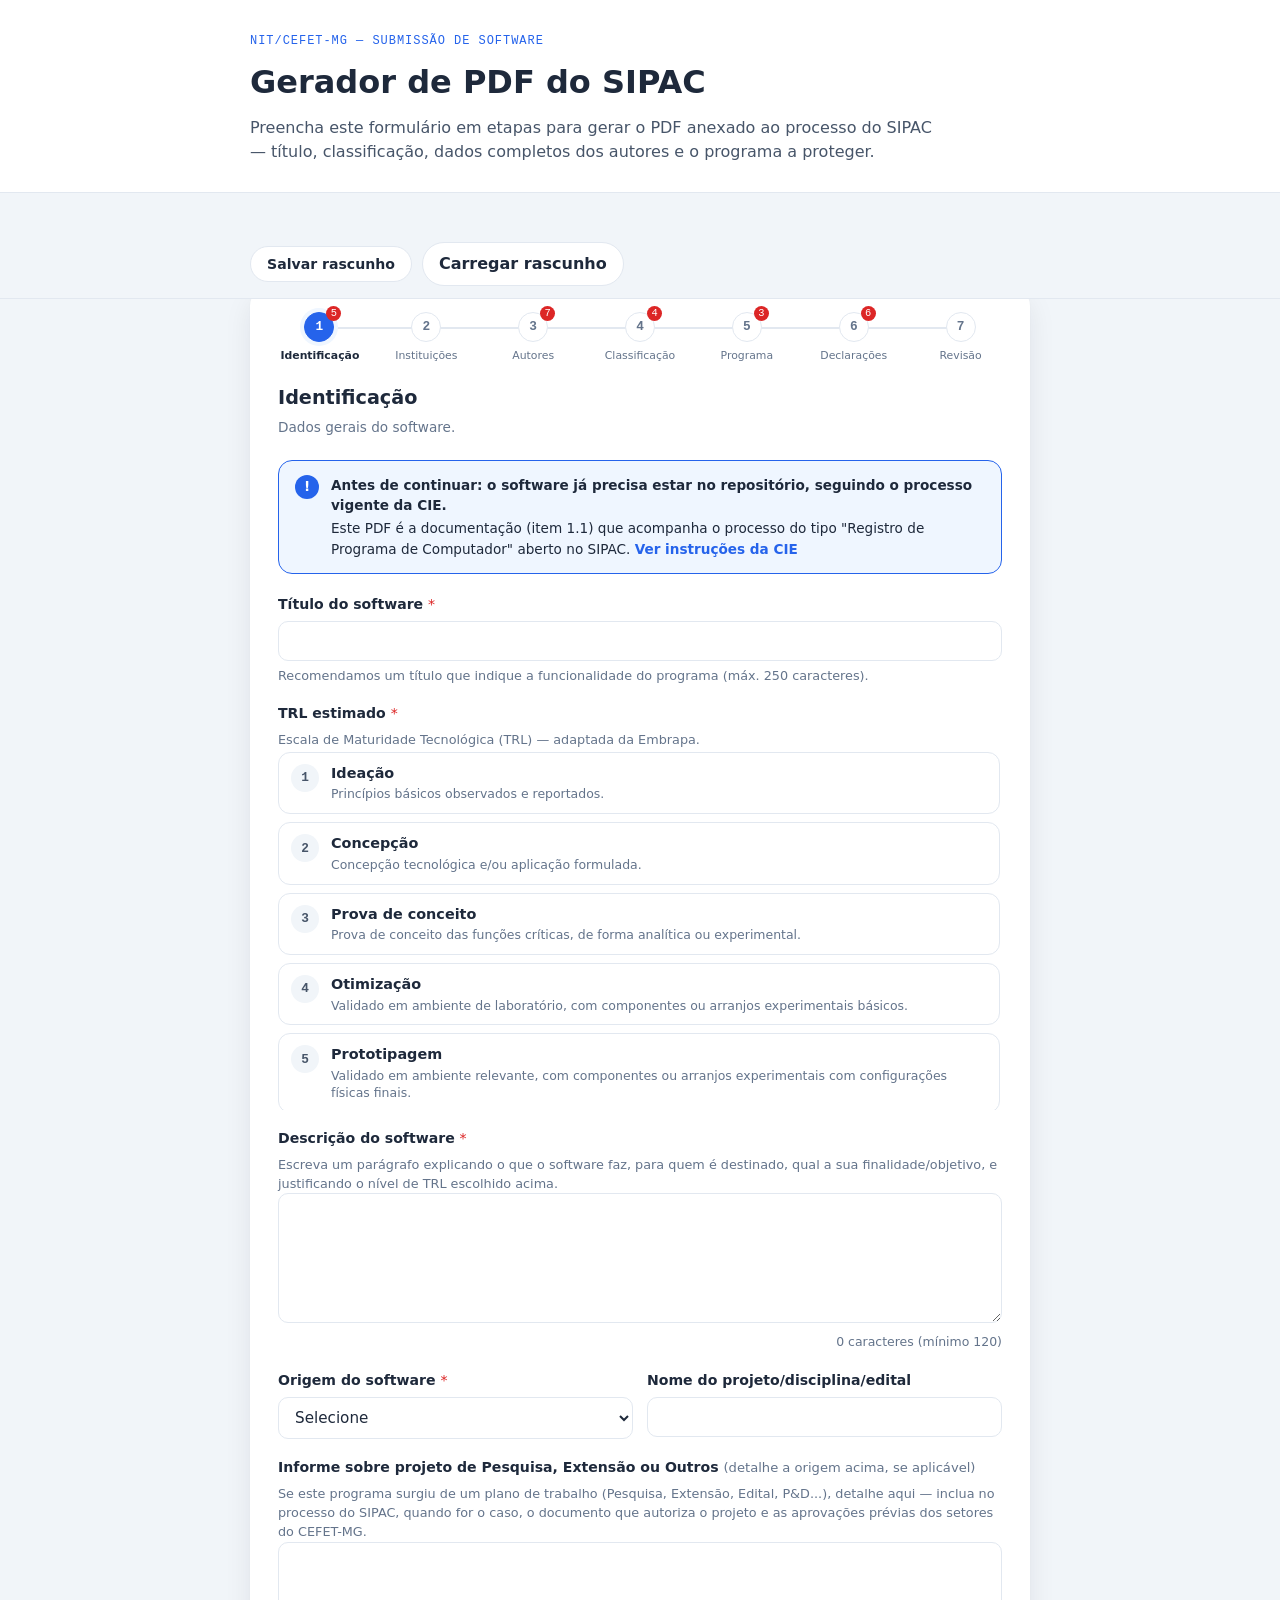
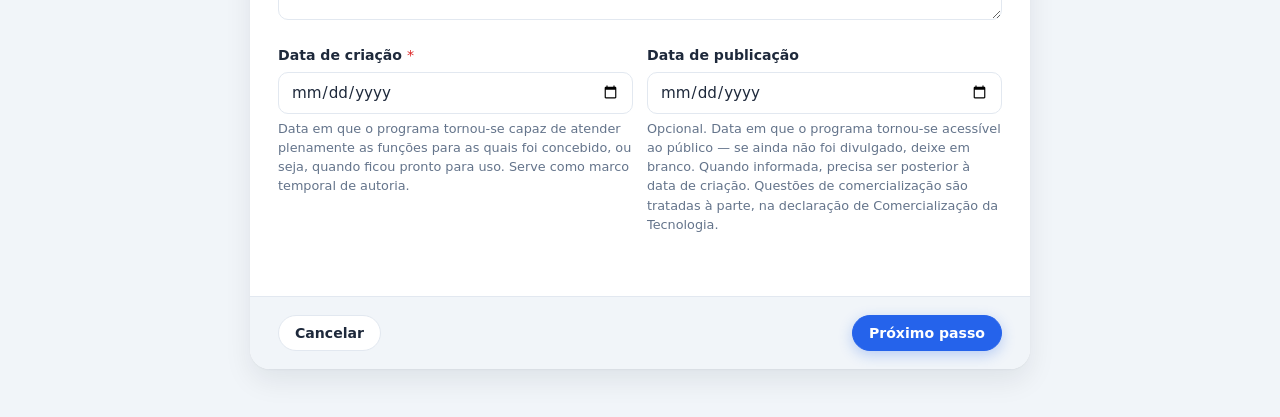
==== commit 5bf02aee: "Coloca o branch publico" ====
--- a/index.html
+++ b/index.html
@@ -2,593 +2,70 @@
 <html lang="pt-BR">
 <head>
 <meta charset="utf-8">
-<meta http-equiv="Content-Security-Policy" content="default-src 'none'; script-src 'unsafe-inline'; style-src 'unsafe-inline'; img-src data:; connect-src 'none'; form-action 'none'; base-uri 'none'">
+<meta http-equiv="Content-Security-Policy" content="default-src 'none'; script-src 'self' 'unsafe-inline'; style-src 'self'; img-src data:; connect-src 'none'; form-action 'none'; base-uri 'none'">
 <meta name="viewport" content="width=device-width, initial-scale=1">
 <title>Gerador de PDF do SIPAC — NIT/CEFET-MG</title>
-<style>
-  :root{
-    --paper: #f4f3ee;
-    --surface: #ffffff;
-    --ink: #23261f;
-    --ink-soft: #565a4e;
-    --ink-faint: #8a8d80;
-    --line: #d8d6c8;
-    --accent: #2f5d50;
-    --accent-ink: #ffffff;
-    --accent-soft: #e3ece7;
-    --danger: #9a3b1f;
-    --danger-soft: #f6e6e0;
-    --radius: 8px;
-    --mono: "IBM Plex Mono", ui-monospace, SFMono-Regular, Menlo, Consolas, monospace;
-    --sans: "IBM Plex Sans", "Segoe UI", system-ui, sans-serif;
-  }
-  @media (prefers-color-scheme: dark){
-    :root{
-      --paper: #181a15;
-      --surface: #21241c;
-      --ink: #eae8dc;
-      --ink-soft: #b6b6a6;
-      --ink-faint: #7c7e70;
-      --line: #383a2e;
-      --accent: #7fbfa4;
-      --accent-ink: #10201a;
-      --accent-soft: #24322a;
-      --danger: #e08a6a;
-      --danger-soft: #382520;
-    }
-  }
-  *{ box-sizing: border-box; }
-  body{
-    margin: 0;
-    background: var(--paper);
-    color: var(--ink);
-    font-family: var(--sans);
-    line-height: 1.5;
-  }
-  header.top{
-    border-bottom: 1px solid var(--line);
-    padding: 28px max(20px, calc((100% - 1100px) / 2)) 24px;
-  }
-  header.top .eyebrow{
-    font-family: var(--mono);
-    font-size: 0.75rem;
-    letter-spacing: 0.08em;
-    text-transform: uppercase;
-    color: var(--accent);
-    display: block;
-    margin-bottom: 8px;
-  }
-  header.top h1{
-    margin: 0 0 10px;
-    font-size: clamp(1.4rem, 2.6vw, 1.9rem);
-    text-wrap: balance;
-  }
-  header.top p{
-    margin: 0;
-    max-width: 68ch;
-    color: var(--ink-soft);
-  }
-  .privacy-note{
-    display: inline-flex;
-    align-items: center;
-    gap: 8px;
-    margin-top: 14px;
-    padding: 6px 12px;
-    background: var(--accent-soft);
-    border-radius: 999px;
-    font-size: 0.85rem;
-    color: var(--ink);
-  }
-
-  .import-wrap{
-    padding: 20px max(20px, calc((100% - 1100px) / 2)) 0;
-    display: flex;
-    flex-direction: column;
-    gap: 12px;
-  }
-  .import-card{
-    max-width: 1100px;
-    margin: 0 auto;
-    width: 100%;
-    border: 1px dashed var(--line);
-    border-radius: 10px;
-    padding: 16px 18px;
-    background: var(--surface);
-  }
-  .import-card summary{
-    cursor: pointer;
-    font-weight: 600;
-    font-size: 0.92rem;
-    list-style: none;
-    display: flex;
-    align-items: center;
-    gap: 8px;
-  }
-  .import-card summary::-webkit-details-marker{ display: none; }
-  .import-card summary::before{
-    content: "▸";
-    color: var(--accent);
-    transition: transform 0.15s;
-  }
-  .import-card[open] summary::before{ transform: rotate(90deg); }
-  .import-card p{
-    color: var(--ink-soft);
-    font-size: 0.87rem;
-    margin: 10px 0 12px;
-    max-width: 70ch;
-  }
-  .import-card code{
-    background: var(--accent-soft);
-    padding: 0.1em 0.4em;
-    border-radius: 4px;
-    font-size: 0.92em;
-  }
-  .import-row{
-    display: flex;
-    gap: 10px;
-    align-items: flex-start;
-  }
-  .import-row textarea{
-    flex: 1;
-    min-height: 80px;
-    font-family: var(--mono);
-    font-size: 0.78rem;
-  }
-  .import-row .btn{ flex-shrink: 0; }
-  .import-feedback{
-    font-size: 0.83rem;
-    margin-top: 8px;
-  }
-  .import-feedback.ok{ color: var(--accent); }
-  .import-feedback.error{ color: var(--danger); }
-
-  main{
-    display: grid;
-    grid-template-columns: minmax(0, 1.15fr) minmax(0, 0.85fr);
-    gap: 0;
-    max-width: 1100px;
-    margin: 0 auto;
-  }
-  @media (max-width: 860px){
-    main{ grid-template-columns: 1fr; }
-  }
-
-  .form-pane{
-    padding: 28px max(20px, 32px) 80px;
-    border-right: 1px solid var(--line);
-  }
-  @media (max-width: 860px){
-    .form-pane{ border-right: none; border-bottom: 1px solid var(--line); }
-  }
-
-  .output-pane{
-    padding: 28px 20px 80px;
-    position: sticky;
-    top: 0;
-    align-self: start;
-    max-height: 100vh;
-    overflow-y: auto;
-  }
-  @media (max-width: 860px){
-    .output-pane{ position: static; max-height: none; }
-  }
-
-  fieldset{
-    border: none;
-    padding: 0;
-    margin: 0 0 36px;
-  }
-  fieldset legend{
-    font-weight: 600;
-    font-size: 1.02rem;
-    margin-bottom: 4px;
-    padding: 0;
-  }
-  .section-hint{
-    color: var(--ink-faint);
-    font-size: 0.85rem;
-    margin: 0 0 16px;
-  }
-
-  .field{
-    margin-bottom: 16px;
-    position: relative;
-  }
-  .field label{
-    display: block;
-    font-size: 0.88rem;
-    font-weight: 600;
-    margin-bottom: 5px;
-  }
-  .field .field-hint{
-    font-size: 0.8rem;
-    color: var(--ink-faint);
-    margin: 3px 0 0;
-  }
-  .field .req{
-    color: var(--danger);
-    font-weight: 400;
-  }
-  .field .opt-note{
-    color: var(--ink-faint);
-    font-weight: 400;
-    font-size: 0.82rem;
-  }
-  .field .tag-count{
-    font-weight: 400;
-    color: var(--ink-faint);
-    font-size: 0.82rem;
-  }
-
-  input[type="text"], input[type="number"], select, textarea{
-    width: 100%;
-    padding: 9px 11px;
-    border: 1px solid var(--line);
-    border-radius: var(--radius);
-    background: var(--surface);
-    color: var(--ink);
-    font-family: inherit;
-    font-size: 0.95rem;
-  }
-  textarea{ resize: vertical; min-height: 64px; }
-  input:focus, select:focus, textarea:focus{
-    outline: 2px solid var(--accent);
-    outline-offset: 1px;
-  }
-
-  .row2{
-    display: grid;
-    grid-template-columns: 1fr 1fr;
-    gap: 12px;
-  }
-  @media (max-width: 480px){ .row2{ grid-template-columns: 1fr; } }
-
-  .char-count{
-    font-size: 0.78rem;
-    color: var(--ink-faint);
-    text-align: right;
-    margin-top: 3px;
-  }
-  .char-count.short{ color: var(--danger); }
-
-  .chip-picker{
-    display: flex;
-    flex-wrap: wrap;
-    gap: 8px;
-    margin-bottom: 10px;
-  }
-  .chip{
-    display: inline-flex;
-    align-items: center;
-    gap: 6px;
-    padding: 6px 12px;
-    border: 1px solid var(--line);
-    border-radius: 999px;
-    background: var(--surface);
-    font-size: 0.85rem;
-    cursor: pointer;
-    user-select: none;
-  }
-  .chip input{ margin: 0; accent-color: var(--accent); }
-  .chip.checked{
-    background: var(--accent-soft);
-    border-color: var(--accent);
-  }
-
-  .tag-add{
-    display: flex;
-    gap: 8px;
-  }
-  .tag-add input{ flex: 1; }
-  .tag-add button{
-    flex-shrink: 0;
-  }
-  .tag-list{
-    display: flex;
-    flex-wrap: wrap;
-    gap: 8px;
-    margin-top: 10px;
-  }
-  .tag{
-    display: inline-flex;
-    align-items: center;
-    gap: 7px;
-    padding: 5px 6px 5px 12px;
-    background: var(--accent-soft);
-    border-radius: 999px;
-    font-size: 0.85rem;
-  }
-  .tag button{
-    background: none;
-    border: none;
-    color: var(--ink-soft);
-    cursor: pointer;
-    font-size: 0.95rem;
-    line-height: 1;
-    padding: 2px 6px;
-    border-radius: 999px;
-  }
-  .tag button:hover{ background: rgba(0,0,0,0.08); color: var(--danger); }
-
-  /* combobox de busca (área de aplicação / tipo de programa) */
-  .combo-box{ position: relative; }
-  .combo-listbox{
-    position: absolute;
-    z-index: 5;
-    top: calc(100% + 4px);
-    left: 0;
-    right: 0;
-    max-height: 320px;
-    overflow-y: auto;
-    background: var(--surface);
-    border: 1px solid var(--line);
-    border-radius: var(--radius);
-    box-shadow: 0 8px 24px rgba(0,0,0,0.14);
-  }
-  .combo-listbox[hidden]{ display: none; }
-  .combo-group-label{
-    font-family: var(--mono);
-    font-size: 0.72rem;
-    text-transform: uppercase;
-    letter-spacing: 0.05em;
-    color: var(--ink-faint);
-    padding: 8px 12px 4px;
-    background: var(--paper);
-    position: sticky;
-    top: 0;
-  }
-  .combo-option{
-    display: block;
-    width: 100%;
-    text-align: left;
-    padding: 7px 12px;
-    border: none;
-    background: none;
-    cursor: pointer;
-    font-family: inherit;
-    color: var(--ink);
-  }
-  .combo-option:hover, .combo-option.active{ background: var(--accent-soft); }
-  .combo-option .code{
-    font-family: var(--mono);
-    font-size: 0.72rem;
-    color: var(--accent);
-    margin-right: 6px;
-  }
-  .combo-option .desc{
-    display: block;
-    font-size: 0.76rem;
-    color: var(--ink-faint);
-    margin-top: 1px;
-  }
-  .combo-empty, .combo-hint{
-    padding: 10px 12px;
-    font-size: 0.82rem;
-    color: var(--ink-faint);
-  }
-  .combo-more{
-    padding: 6px 12px;
-    font-size: 0.76rem;
-    color: var(--ink-faint);
-    font-style: italic;
-  }
-
-  .checkbox-field{
-    display: flex;
-    align-items: flex-start;
-    gap: 10px;
-  }
-  .checkbox-field input{ margin-top: 3px; accent-color: var(--accent); }
-  .checkbox-field label{
-    font-weight: 600;
-    font-size: 0.9rem;
-    margin: 0;
-  }
-  .checkbox-field .field-hint{ margin-top: 2px; }
-
-  .author-card{
-    border: 1px solid var(--line);
-    border-radius: var(--radius);
-    padding: 14px 16px 16px;
-    margin-bottom: 12px;
-    background: var(--surface);
-  }
-  .author-card-head{
-    display: flex;
-    justify-content: space-between;
-    align-items: center;
-    margin-bottom: 10px;
-  }
-  .author-card-head span{
-    font-family: var(--mono);
-    font-size: 0.78rem;
-    color: var(--ink-faint);
-    text-transform: uppercase;
-    letter-spacing: 0.05em;
-  }
-  .remove-btn{
-    background: none;
-    border: 1px solid var(--line);
-    border-radius: 6px;
-    color: var(--danger);
-    font-size: 0.78rem;
-    padding: 3px 9px;
-    cursor: pointer;
-  }
-  .remove-btn:hover{ background: var(--danger-soft); }
-
-  button{
-    font-family: inherit;
-    font-size: 0.88rem;
-    cursor: pointer;
-  }
-  .btn{
-    padding: 8px 14px;
-    border-radius: var(--radius);
-    border: 1px solid var(--line);
-    background: var(--surface);
-    color: var(--ink);
-  }
-  .btn:hover{ border-color: var(--accent); }
-  .btn-add{
-    width: 100%;
-    padding: 10px;
-    border: 1px dashed var(--line);
-    border-radius: var(--radius);
-    background: transparent;
-    color: var(--ink-soft);
-    font-weight: 600;
-  }
-  .btn-add:hover{ border-color: var(--accent); color: var(--accent); }
-  .btn-primary{
-    background: var(--accent);
-    color: var(--accent-ink);
-    border-color: var(--accent);
-    font-weight: 600;
-  }
-  .btn-primary:hover{ opacity: 0.9; }
-  .btn-primary:disabled{ opacity: 0.5; cursor: not-allowed; }
-
-  .output-actions{
-    display: flex;
-    flex-direction: column;
-    gap: 10px;
-    margin-bottom: 14px;
-  }
-
-  .validation-box{
-    margin-top: 4px;
-    padding: 12px 14px;
-    border-radius: var(--radius);
-    font-size: 0.85rem;
-  }
-  .validation-box.ok{
-    background: var(--accent-soft);
-    color: var(--ink);
-  }
-  .validation-box.pending{
-    background: var(--danger-soft);
-    color: var(--ink);
-  }
-  .validation-box ul{ margin: 6px 0 0; padding-left: 1.1em; }
-  .validation-box li{ margin-bottom: 3px; }
-
-  .pdf-status{
-    margin-top: 12px;
-    padding: 10px 12px;
-    border-radius: var(--radius);
-    font-size: 0.85rem;
-    display: none;
-  }
-  .pdf-status.show{ display: block; }
-  .pdf-status.info{ background: var(--accent-soft); color: var(--ink); }
-  .pdf-status.ok{ background: var(--accent-soft); color: var(--ink); font-weight: 600; }
-  .pdf-status.error{ background: var(--danger-soft); color: var(--ink); }
-
-  .privacy-warning{
-    margin-top: 18px;
-    padding: 12px 14px;
-    border: 1px solid var(--line);
-    border-radius: var(--radius);
-    font-size: 0.8rem;
-    color: var(--ink-soft);
-    background: var(--surface);
-  }
-  .privacy-warning strong{ color: var(--ink); }
-
-  .draft-row{
-    display: flex;
-    gap: 10px;
-  }
-  .draft-row .btn{ flex: 1; }
-  .file-label{
-    display: inline-flex;
-    align-items: center;
-    justify-content: center;
-    flex: 1;
-  }
-  .file-label input[type="file"]{ display: none; }
-</style>
+<link rel="stylesheet" href="estilos.css">
 </head>
 <body>
 
 <header class="top">
   <span class="eyebrow">NIT/CEFET-MG — submissão de software</span>
   <h1>Gerador de PDF do SIPAC</h1>
-  <p>Preencha este formulário para gerar o PDF anexado ao processo do SIPAC — título, classificação, dados completos dos autores (inclusive os sensíveis) e a release/hash do repositório. Substitui o script Python local: roda inteiramente no seu navegador, sem instalar nada.</p>
-  <span class="privacy-note">🔒 Roda só no seu navegador — nada é enviado a lugar nenhum, nem os dados sensíveis dos autores</span>
+  <p>Preencha este formulário em etapas para gerar o PDF anexado ao processo do SIPAC — título, classificação, dados completos dos autores e o programa a proteger.</p>
 </header>
 
-<div class="import-wrap">
-  <details class="import-card" id="import-card-metadata">
-    <summary>Já tem um repositório criado? Pré-preencha com o metadata.json</summary>
-    <p>
-      Abra o <code>metadata.json</code> do seu repositório no GitHub, copie o conteúdo inteiro e cole abaixo.
-      Título, descrição, TRL, origem e os nomes/vínculos dos autores são pré-preenchidos — você completa o
-      resto (classificação, dados sensíveis dos autores, release).
-    </p>
-    <div class="import-row">
-      <textarea id="import-textarea" placeholder="Cole aqui o conteúdo de metadata.json"></textarea>
-      <button type="button" class="btn btn-primary" id="btn-import">Carregar dados</button>
-    </div>
-    <p class="import-feedback" id="import-feedback"></p>
-  </details>
-
-  <details class="import-card" id="import-card-rascunho">
-    <summary>Já começou e salvou um rascunho? Continue de onde parou</summary>
-    <p>
-      Carregue o arquivo que você baixou em "Baixar rascunho" da última vez. Ele fica só na sua máquina —
-      nunca é enviado a lugar nenhum, nem por este formulário nem por qualquer outro lugar.
-    </p>
-    <div class="import-row">
-      <label class="btn file-label">
-        Escolher arquivo de rascunho
-        <input type="file" id="input-carregar-rascunho" accept="application/json">
-      </label>
-    </div>
-    <p class="import-feedback" id="rascunho-feedback"></p>
-  </details>
+<div class="draft-toolbar">
+  <button class="btn" id="btn-baixar-rascunho" type="button">Salvar rascunho</button>
+  <label class="btn file-label">
+    Carregar rascunho
+    <input type="file" id="input-carregar-rascunho" accept="application/json">
+  </label>
+  <span class="draft-feedback" id="draft-feedback"></span>
 </div>
 
-<main>
-  <div class="form-pane">
-    <form id="gerador" autocomplete="off">
-
+<div class="wizard-shell">
+ <div class="wizard-card">
+  <nav class="wizard-progress" id="wizard-progress" aria-label="Etapas do formulário"></nav>
+
+  <div class="wizard-body">
+
+    <section class="wizard-step" data-step="identificacao">
       <fieldset>
         <legend>Identificação</legend>
-        <p class="section-hint">Dados gerais do software. Título e TRL podem já estar preenchidos a partir do metadata.json — revise antes de gerar o PDF.</p>
+        <p class="section-hint">Dados gerais do software.</p>
+
+        <div class="info-box">
+          <span class="info-box-icon" aria-hidden="true">!</span>
+          <div class="info-box-body">
+            <strong class="info-box-title">Antes de continuar: o software já precisa estar no repositório, seguindo o processo vigente da CIE.</strong>
+            Este PDF é a documentação (item 1.1) que acompanha o processo do tipo "Registro de Programa de
+            Computador" aberto no SIPAC.
+            <a href="#" id="link-integra" class="source-citation-link" target="_blank" rel="noopener noreferrer">Ver instruções da CIE</a>
+          </div>
+        </div>
 
         <div class="field">
           <label for="titulo">Título do software <span class="req">*</span></label>
-          <input type="text" id="titulo" minlength="3" required>
-        </div>
-
-        <div class="row2">
-          <div class="field">
-            <label for="sigla">Sigla</label>
-            <input type="text" id="sigla">
-          </div>
-          <div class="field">
-            <label for="trl">TRL estimado <span class="req">*</span></label>
-            <select id="trl" required>
-              <option value="">Selecione</option>
-              <option value="1">1 — princípios básicos observados</option>
-              <option value="2">2 — conceito formulado</option>
-              <option value="3">3 — prova de conceito</option>
-              <option value="4">4 — validado em laboratório</option>
-              <option value="5">5 — validado em ambiente relevante</option>
-              <option value="6">6 — demonstrado em ambiente relevante</option>
-              <option value="7">7 — demonstrado em ambiente operacional</option>
-              <option value="8">8 — sistema completo e qualificado</option>
-              <option value="9">9 — em uso real</option>
-            </select>
-          </div>
-        </div>
-
-        <div class="field">
-          <label for="descricao_curta">Descrição curta <span class="req">*</span></label>
-          <textarea id="descricao_curta" minlength="20" required placeholder="2–3 linhas sobre o que o software faz e para quem"></textarea>
-          <p class="char-count" id="descricao-count">0 caracteres (mínimo 20)</p>
+          <input type="text" id="titulo" minlength="3" maxlength="250" required>
+          <p class="field-hint">Recomendamos um título que indique a funcionalidade do programa (máx. 250 caracteres).</p>
+          <p class="field-error" hidden></p>
+        </div>
+
+        <div class="field">
+          <label>TRL estimado <span class="req">*</span></label>
+          <p class="field-hint">Escala de Maturidade Tecnológica (TRL) — adaptada da Embrapa.</p>
+          <input type="hidden" id="trl">
+          <div class="trl-picker" id="trl-picker"></div>
+          <p class="field-error" hidden></p>
+        </div>
+
+        <div class="field">
+          <label for="descricao_curta">Descrição do software <span class="req">*</span></label>
+          <p class="field-hint">Escreva um parágrafo explicando o que o software faz, para quem é destinado, qual a sua finalidade/objetivo, e justificando o nível de TRL escolhido acima.</p>
+          <textarea id="descricao_curta" class="textarea-paragrafo" minlength="120" required></textarea>
+          <p class="char-count" id="descricao-count">0 caracteres (mínimo 120)</p>
+          <p class="field-error" hidden></p>
         </div>
 
         <div class="row2">
@@ -597,22 +74,145 @@
             <select id="origem_tipo" required>
               <option value="">Selecione</option>
               <option value="pesquisa">Pesquisa</option>
-              <option value="disciplina">Disciplina</option>
+              <option value="ensino">Ensino</option>
               <option value="extensao">Extensão</option>
               <option value="projeto_fomento">Projeto com fomento</option>
               <option value="outro">Outro</option>
             </select>
+            <p class="field-error" hidden></p>
           </div>
           <div class="field">
             <label for="origem_vinculo">Nome do projeto/disciplina/edital</label>
             <input type="text" id="origem_vinculo">
-          </div>
-        </div>
-      </fieldset>
-
+            <p class="field-error" hidden></p>
+          </div>
+        </div>
+
+        <div class="field">
+          <label for="informe_projeto">Informe sobre projeto de Pesquisa, Extensão ou Outros <span class="opt-note">(detalhe a origem acima, se aplicável)</span></label>
+          <p class="field-hint">Se este programa surgiu de um plano de trabalho (Pesquisa, Extensão, Edital, P&amp;D...), detalhe aqui — inclua no processo do SIPAC, quando for o caso, o documento que autoriza o projeto e as aprovações prévias dos setores do CEFET-MG.</p>
+          <textarea id="informe_projeto"></textarea>
+          <p class="field-error" hidden></p>
+        </div>
+
+        <div class="row2">
+          <div class="field">
+            <label for="data_criacao">Data de criação <span class="req">*</span></label>
+            <input type="date" id="data_criacao" required>
+            <p class="field-hint">Data em que o programa tornou-se capaz de atender plenamente as funções para as quais foi concebido, ou seja, quando ficou pronto para uso. Serve como marco temporal de autoria.</p>
+            <p class="field-error" hidden></p>
+          </div>
+          <div class="field">
+            <label for="data_publicacao">Data de publicação</label>
+            <input type="date" id="data_publicacao">
+            <p class="field-hint">Opcional. Data em que o programa tornou-se acessível ao público — se ainda não foi divulgado, deixe em branco. Quando informada, precisa ser posterior à data de criação. Questões de comercialização são tratadas à parte, na declaração de Comercialização da Tecnologia.</p>
+            <p class="field-error" hidden></p>
+          </div>
+        </div>
+      </fieldset>
+    </section>
+
+    <section class="wizard-step" data-step="maturidade">
+      <fieldset>
+        <legend>Maturidade (TRL)</legend>
+        
+        <div class="info-box">
+          <span class="info-box-icon" aria-hidden="true">!</span>
+          <div class="info-box-body">
+            <strong class="info-box-title">TRL 6 ou superior exige justificativa fundamentada e empresa interessada.</strong>
+            Softwares neste nível já foram demonstrados em ambiente relevante ou operacional. Por isso o registro
+            exige a justificativa do nível, com comprovantes, e a manifestação de interesse de uma empresa ou
+            instituição que dê continuidade ao projeto e/ou mantenha parceria em andamento.
+          </div>
+        </div>
+
+        <div class="field">
+          <label for="trl_justificativa">Justificativa do nível de TRL <span class="req">*</span></label>
+          <p class="field-hint">Explique por que o software está no nível escolhido, apontando os comprovantes que sustentam a afirmação: relatórios de testes ou validação, demonstrações em ambiente real, pilotos, usuários ou clientes atendidos, publicações. Anexe esses comprovantes ao processo no SIPAC.</p>
+          <textarea id="trl_justificativa" class="textarea-longa" minlength="120"></textarea>
+          <p class="char-count" id="trl-justificativa-count">0 caracteres (mínimo 120)</p>
+          <p class="field-error" hidden></p>
+        </div>
+
+        <div class="field">
+          <label>Empresa ou instituição interessada <span class="req">*</span></label>
+          <p class="field-hint">Quem manifestou interesse em dar continuidade ao projeto e/ou mantém parceria em andamento. Sem essa manifestação o INPI não aceita o registro.</p>
+          <div class="row2">
+            <div class="field">
+              <label for="interessada_razao_social">Razão social <span class="req">*</span></label>
+              <input type="text" id="interessada_razao_social" autocomplete="off">
+              <p class="field-error" hidden></p>
+            </div>
+            <div class="field">
+              <label for="interessada_cnpj">CNPJ <span class="req">*</span></label>
+              <input type="text" id="interessada_cnpj" inputmode="numeric" placeholder="00.000.000/0000-00" autocomplete="off">
+              <p class="field-error" hidden></p>
+            </div>
+          </div>
+        </div>
+
+        <div class="decl-card" data-decl-card>
+          <input type="checkbox" id="decl_carta_interesse" class="decl-native">
+          <span class="decl-check" aria-hidden="true">✓</span>
+          <div class="decl-body">
+            <label for="decl_carta_interesse">Declaro que a carta de manifestação de interesse da empresa ou instituição acima será anexada ao processo no SIPAC.</label>
+            <p class="field-error" hidden></p>
+          </div>
+        </div>
+      </fieldset>
+    </section>
+
+    <section class="wizard-step" data-step="instituicoes">
+      <fieldset>
+        <legend>Instituições Parceiras</legend>
+        <p class="section-hint">Ex.: FAPEMIG, UFMG e outras. Deixe vazio se não houver parceria — a etapa de Parceria só aparece quando existe ao menos uma instituição aqui.</p>
+        <div id="instituicoes-list"></div>
+        <button type="button" class="btn-add" id="add-instituicao">+ Adicionar instituição parceira</button>
+      </fieldset>
+    </section>
+
+    <section class="wizard-step" data-step="autores">
+      <fieldset>
+        <legend>Autores <span class="req">*</span></legend>
+        <p class="section-hint">
+          Dados completos de cada autor, inclusive os sensíveis (CPF, endereço) — nada disso é enviado a lugar
+          nenhum, fica só no seu navegador. Pelo menos um autor é obrigatório — o primeiro é o autor correspondente.
+        </p>
+
+        <div class="info-box">
+          <span class="info-box-icon" aria-hidden="true">!</span>
+          <div class="info-box-body">
+            <strong class="info-box-title">O autor correspondente (o primeiro da lista) precisa ter vínculo com o CEFET-MG.</strong>
+            Não pode ser instituição parceira nem inventor independente. E se houver algum <strong>servidor</strong> entre
+            os autores, é ele quem precisa ser o correspondente — é quem responde institucionalmente pelo processo junto
+            ao SIPAC e ao INPI, então tem que ser alguém com vínculo permanente com a instituição, não um estudante ou
+            um vínculo temporário que pode não estar mais aqui quando o registro for concluído.
+          </div>
+        </div>
+
+        <div class="info-box">
+          <span class="info-box-icon" aria-hidden="true">i</span>
+          <div class="info-box-body">
+            <strong class="info-box-title">Todos os autores continuam responsáveis, não só o correspondente.</strong>
+            Indicar um correspondente não isenta os demais da responsabilidade de acompanhar o processo até a
+            homologação da proteção, publicada na RPI. A titularidade patrimonial do software segue a
+            <a href="#" id="link-politica-inovacao" class="source-citation-link" target="_blank" rel="noopener noreferrer">Política de Inovação do CEFET-MG</a>
+            — o direito moral de autoria, isto é, ser reconhecido como quem criou o programa, permanece sempre com
+            cada autor listado aqui, independentemente de quem detenha os direitos patrimoniais. Cada autor também
+            deve manter a guarda de uma cópia do software desenvolvido, para eventual necessidade de comprovação ou
+            modificação futura.
+          </div>
+        </div>
+
+        <div id="autores-list"></div>
+        <button type="button" class="btn-add" id="add-autor">+ Adicionar autor</button>
+      </fieldset>
+    </section>
+
+    <section class="wizard-step" data-step="classificacao">
       <fieldset>
         <legend>Classificação</legend>
-        <p class="section-hint">Linguagens são livres. Área de aplicação e tipo de programa seguem a tabela oficial do INPI — busque por palavra-chave, não precisa saber o código.</p>
+        <p class="section-hint">Selecione as linguagens utilizadas, a área de aplicação e o tipo de programa — estes dois últimos considerando a tabela oficial do INPI. Busque por palavra-chave, não precisa saber o código.</p>
 
         <div class="field">
           <label>Linguagens <span class="req">*</span></label>
@@ -622,159 +222,290 @@
             <button type="button" class="btn" data-add-tag="linguagens">Adicionar</button>
           </div>
           <div class="tag-list" id="linguagens-tags"></div>
-        </div>
-
-        <div class="field">
-          <label>Área de aplicação <span class="tag-count">— tabela INPI, 226 itens</span></label>
+          <p class="field-error" hidden></p>
+        </div>
+
+        <div class="field">
+          <label>Área de aplicação <span class="req">*</span> <span class="tag-count">— <a href="#" id="link-tabela-area" class="source-citation-link" target="_blank" rel="noopener noreferrer">consultar tabela</a></span></label>
+          <p class="field-hint">Pesquise e selecione quantas classificações forem necessárias para identificar o campo de aplicação do programa. Escolha pelo menos uma.</p>
           <div class="combo-box">
             <input type="text" id="area-search" placeholder="Digite para buscar, ex.: automação, saúde, educação…" autocomplete="off">
             <div class="combo-listbox" id="area-listbox" hidden></div>
           </div>
           <div class="tag-list" id="area-tags"></div>
-        </div>
-
-        <div class="field">
-          <label>Tipo de programa <span class="req">*</span> <span class="tag-count">— tabela INPI, 97 itens</span></label>
-          <p class="field-hint" style="margin-bottom:6px">Classificação técnica de que tipo de software é (sistema operacional, aplicativo, ferramenta de IA, jogo...). Escolha pelo menos um.</p>
+          <p class="field-error" hidden></p>
+        </div>
+
+        <div class="field">
+          <label>Tipo de programa <span class="req">*</span> <span class="tag-count">— <a href="#" id="link-tabela-tipo" class="source-citation-link" target="_blank" rel="noopener noreferrer">consultar tabela</a></span></label>
+          <p class="field-hint">Classificação técnica de que tipo de software é (sistema operacional, aplicativo, ferramenta de IA, jogo...). Escolha pelo menos um.</p>
           <div class="combo-box">
             <input type="text" id="tipo-search" placeholder="Digite para buscar, ex.: banco de dados, jogo, automação…" autocomplete="off">
             <div class="combo-listbox" id="tipo-listbox" hidden></div>
           </div>
           <div class="tag-list" id="tipo-tags"></div>
-        </div>
-
-        <div class="field">
-          <label for="palavras-custom">Palavras-chave</label>
+          <p class="field-error" hidden></p>
+        </div>
+
+        <div class="field">
+          <label for="palavras-custom">Palavras-chave <span class="req">*</span></label>
+          <p class="field-hint">Entre 2 e 5 palavras-chave que ajudem a identificar o software.</p>
           <div class="tag-add">
             <input type="text" id="palavras-custom" placeholder="Digite e adicione">
             <button type="button" class="btn" data-add-tag="palavras_chave">Adicionar</button>
           </div>
           <div class="tag-list" id="palavras-tags"></div>
-        </div>
-      </fieldset>
-
-      <fieldset>
-        <legend>Release do GitHub <span class="req">*</span></legend>
-        <p class="section-hint">Cole o bloco do checklist do README do seu repositório (a linha que mostra Release e SHA-256) — os dois campos abaixo são extraídos automaticamente. Confira se bateu antes de gerar o PDF.</p>
-        <div class="field">
-          <label for="release-paste">Colar do README</label>
-          <textarea id="release-paste" placeholder="Cole aqui a linha do checklist com Release e SHA-256"></textarea>
-        </div>
+          <p class="field-error" hidden></p>
+        </div>
+      </fieldset>
+    </section>
+
+    <section class="wizard-step" data-step="parceria">
+      <fieldset>
+        <legend>Parceria</legend>
+        <p class="section-hint">Para cada instituição parceira, informe o percentual de cotitularidade e descreva, em um parágrafo, a contribuição dela para o software — é essa contribuição que justifica o percentual.</p>
+
+        <div class="field">
+          <label>Percentuais de cotitularidade <span class="req">*</span></label>
+          <p class="field-error" id="cotitularidade-erro" hidden></p>
+          <p class="field-hint">A soma dos percentuais (CEFET-MG + instituições parceiras) precisa totalizar 100%.</p>
+          <div class="cotitularidade-row">
+            <div class="field"><label>CEFET-MG</label></div>
+            <div class="field">
+              <label for="cotitularidade-cefetmg">%</label>
+              <input type="number" id="cotitularidade-cefetmg" min="0" max="100" step="1">
+            </div>
+          </div>
+          <div id="cotitularidade-parceiras-list"></div>
+        </div>
+
+        <div class="field">
+          <label>Contribuição de cada instituição parceira <span class="req">*</span></label>
+          <p class="field-hint">Um parágrafo (mínimo 120 caracteres) por instituição: o que ela fez, entregou ou financiou, em que fase do desenvolvimento, e por que isso justifica o percentual informado acima.</p>
+          <div id="cotitularidade-justificativas-list"></div>
+        </div>
+      </fieldset>
+    </section>
+
+    <section class="wizard-step" data-step="artefato">
+      <fieldset>
+        <legend>Programa a Proteger <span class="req">*</span></legend>
+        <p class="section-hint">Identifique o repositório, a release e o hash SHA-512 do código submetido a registro.</p>
+
         <div class="row2">
+          <div class="field">
+            <label for="release-repo-sufixo">Repositório no GitHub <span class="req">*</span></label>
+            <div class="repo-field-row">
+              <span class="repo-prefix-badge" id="repo-prefix-badge"></span>
+              <input type="text" id="release-repo-sufixo" placeholder="nome-do-repositorio">
+            </div>
+            <p class="field-error" hidden></p>
+          </div>
           <div class="field">
             <label for="release-tag">Release <span class="req">*</span></label>
             <input type="text" id="release-tag" placeholder="v1.0.0">
-          </div>
+            <p class="field-error" hidden></p>
+          </div>
+        </div>
+
+        <div class="field hash-field">
+          <div class="field-label-row">
+            <label for="release-sha512">SHA-512 <span class="req">*</span></label>
+            <button type="button" class="info-btn" data-info-toggle="info-hash" aria-label="Por que esse hash e de quem é a responsabilidade por ele?">?</button>
+          </div>
+          <div class="info-popover-wrap">
+            <div class="info-popover" id="info-hash" hidden>
+              Este SHA-512 é o hash do release do GitHub — é o resumo digital informado ao INPI. Ele garante que o código 
+              deste repositório não mudou desde
+              a submissão. A guarda do arquivo compactado que gerou o
+              hash é responsabilidade dos autores. 
+            </div>
+          </div>
+          <input type="text" id="release-sha512" placeholder="Cole aqui o SHA-512 gerado no repositório e apresentado no README">
+          <p class="field-hint">Copie do checklist publicado no README do repositório.</p>
+          <p class="field-error" hidden></p>
+        </div>
+      </fieldset>
+    </section>
+
+    <section class="wizard-step" data-step="declaracoes">
+      <fieldset>
+        <legend>Derivação e Declarações</legend>
+
+        <div class="field">
+          <div class="field-label-row">
+            <label>Derivação Autorizada</label>
+            <button type="button" class="info-btn" data-info-toggle="info-derivacao" aria-label="O que é derivação autorizada?">?</button>
+          </div>
+          <div class="info-popover-wrap">
+            <div class="info-popover" id="info-derivacao" hidden>
+              A Derivação Autorizada deve ser informada caso o Pedido de Registro de Programa de Computador seja derivado de outro, nos termos do Art. 5º da Lei nº 9.609/1998. Deverão ser fornecidas informações do programa original — título, linguagem e número do registro (caso esteja depositado no INPI). A guarda da autorização é de responsabilidade dos autores do software.
+            </div>
+          </div>
+          <div class="radio-row">
+            <label class="radio-pill selected"><input type="radio" name="derivacao_autorizada" id="derivacao-nao" value="nao" checked> Não</label>
+            <label class="radio-pill"><input type="radio" name="derivacao_autorizada" id="derivacao-sim" value="sim"> Sim</label>
+          </div>
+        </div>
+
+        <div id="derivacao-detalhes-wrap" hidden>
           <div class="field">
-            <label for="release-sha256">SHA-256 <span class="req">*</span></label>
-            <input type="text" id="release-sha256" placeholder="64 caracteres hexadecimais">
-          </div>
-        </div>
-      </fieldset>
-
-      <fieldset>
-        <legend>Autores <span class="req">*</span></legend>
-        <p class="section-hint">
-          Dados completos de cada autor, inclusive os sensíveis (CPF, RG, endereço) — é exatamente por isso que
-          este formulário roda só no seu navegador. Pelo menos um autor é obrigatório — comece pelo seu.
-        </p>
-        <div id="autores-list"></div>
-        <button type="button" class="btn-add" id="add-autor">+ Adicionar autor</button>
-      </fieldset>
-
-      <fieldset>
-        <legend>Titularidade e colaboração</legend>
-        <p class="section-hint">Esses campos travam a triagem do NIT quando aplicável — não pulam etapa, só deixam a situação visível cedo.</p>
-
-        <div class="field checkbox-field">
-          <input type="checkbox" id="possui_colaborador_externo">
-          <div>
-            <label for="possui_colaborador_externo">Há colaborador sem vínculo com o CEFET-MG</label>
-            <p class="field-hint">Empresa parceira, outra instituição, ou pessoa sem vínculo algum. Pode gerar cotitularidade — o NIT revisa antes do depósito.</p>
-          </div>
-        </div>
-
-        <div class="field">
-          <label for="corresponsavel_efetivo">Corresponsável efetivo <span class="opt-note">(opcional)</span></label>
-          <input type="text" id="corresponsavel_efetivo">
-          <p class="field-hint">Preencha se você tem vínculo temporário e há um servidor efetivo acompanhando. Deixe vazio se não houver.</p>
-        </div>
-
-        <div class="field checkbox-field">
-          <input type="checkbox" id="contato_disponivel">
-          <div>
-            <label for="contato_disponivel">Contato durável dos autores já foi coletado</label>
-            <p class="field-hint">O contato em si (e-mail pessoal, telefone) já está nos campos de cada autor abaixo — isto é só um sinalizador para a triagem.</p>
-          </div>
-        </div>
-
-        <div class="field checkbox-field">
-          <input type="checkbox" id="interesse_existe">
-          <div>
-            <label for="interesse_existe">Já existe interesse externo identificado</label>
-            <p class="field-hint">Empresa, outra instituição ou usuário externo já demonstrou interesse.</p>
-          </div>
-        </div>
-        <div class="field" id="interesse-descricao-wrap" hidden>
-          <label for="interesse_descricao">Descreva o interesse identificado</label>
-          <textarea id="interesse_descricao"></textarea>
-        </div>
-
-        <div class="field checkbox-field">
-          <input type="checkbox" id="uso_institucional">
-          <div>
-            <label for="uso_institucional">O próprio CEFET-MG usa este software</label>
-          </div>
-        </div>
-
-        <div class="field checkbox-field">
-          <input type="checkbox" id="possui_dependencias_terceiros">
-          <div>
-            <label for="possui_dependencias_terceiros">Depende fortemente de bibliotecas/software de terceiros</label>
-            <p class="field-hint">Sinaliza a necessidade de checar originalidade e licenciamento antes do registro.</p>
-          </div>
-        </div>
-
-        <div class="field">
-          <label for="licenca_pretendida">Licença pretendida</label>
-          <select id="licenca_pretendida">
-            <option value="">Ainda não definida</option>
-            <option value="MIT">MIT</option>
-            <option value="Apache-2.0">Apache 2.0</option>
-            <option value="GPL-3.0">GPL 3.0</option>
-            <option value="BSD-3-Clause">BSD 3-Clause</option>
-            <option value="proprietaria">Proprietária / uso restrito</option>
-            <option value="outra">Outra</option>
-          </select>
-        </div>
-      </fieldset>
-
-    </form>
+            <label for="derivacao_titulo_original">Título do programa original</label>
+            <input type="text" id="derivacao_titulo_original">
+          </div>
+          <div class="row2">
+            <div class="field">
+              <label for="derivacao_linguagem_original">Linguagem do programa original</label>
+              <input type="text" id="derivacao_linguagem_original">
+            </div>
+            <div class="field">
+              <label for="derivacao_numero_registro">Nº de registro no INPI (se houver)</label>
+              <input type="text" id="derivacao_numero_registro">
+            </div>
+          </div>
+
+          <div class="decl-card" data-decl-card>
+            <input type="checkbox" id="decl_guarda_derivacao" class="decl-native">
+            <span class="decl-check" aria-hidden="true">✓</span>
+            <div class="decl-body">
+              <label for="decl_guarda_derivacao">Declaro que os autores do software são responsáveis pela guarda do documento que autoriza esta derivação.</label>
+              <p class="field-error" hidden></p>
+            </div>
+          </div>
+        </div>
+
+        <div class="decl-card" data-decl-card>
+          <input type="checkbox" id="comercializacao_compromisso" class="decl-native">
+          <span class="decl-check" aria-hidden="true">✓</span>
+          <div class="decl-body">
+            <label for="comercializacao_compromisso">Comercialização da Tecnologia — comprometo-me a informar a CIE e os demais autores</label>
+            <p class="field-hint">Sobre a existência de negociação que poderá resultar no licenciamento da TECNOLOGIA, quando será necessário firmar um instrumento jurídico com as condições dessa comercialização. É liberado o uso não comercial e interno pelos autores, para fins meramente didáticos e de pesquisa, sem remuneração.</p>
+          </div>
+        </div>
+
+        <p class="section-hint section-hint-spaced">Declarações de responsabilidade e veracidade das informações — necessárias para gerar o PDF.</p>
+
+        <div class="decl-card" data-decl-card>
+          <input type="checkbox" id="decl_acompanhamento" class="decl-native">
+          <span class="decl-check" aria-hidden="true">✓</span>
+          <div class="decl-body">
+            <label for="decl_acompanhamento">Declaro que assumo inteira responsabilidade pelo acompanhamento das informações do processo de pedido de registro de programa de computador.</label>
+            <p class="field-error" hidden></p>
+          </div>
+        </div>
+
+        <div class="decl-card" data-decl-card>
+          <input type="checkbox" id="decl_busca_anterioridade" class="decl-native">
+          <span class="decl-check" aria-hidden="true">✓</span>
+          <div class="decl-body">
+            <label for="decl_busca_anterioridade">Declaro que assumo inteira responsabilidade pela realização da Busca de Anterioridade nos casos em que esta se fizer necessária.</label>
+            <p class="field-error" hidden></p>
+          </div>
+        </div>
+
+        <div class="decl-card" data-decl-card>
+          <input type="checkbox" id="decl_custos_inpi" class="decl-native">
+          <span class="decl-check" aria-hidden="true">✓</span>
+          <div class="decl-body">
+            <label for="decl_custos_inpi">Declaro ciência dos custos de abertura do processo junto ao INPI e de cada ato do processo do pedido de programa de computador.</label>
+            <p class="field-error" hidden></p>
+          </div>
+        </div>
+
+        <div class="decl-card" data-decl-card>
+          <input type="checkbox" id="decl_guarda_hash" class="decl-native">
+          <span class="decl-check" aria-hidden="true">✓</span>
+          <div class="decl-body">
+            <label for="decl_guarda_hash">Declaro que guardarei, de forma segura e separada, o arquivo compactado usado para gerar o hash do código-fonte, pelo prazo de vigência da proteção legal (50 anos, art. 2º, §2º da Lei nº 9.609/98).</label>
+            <p class="field-error" hidden></p>
+          </div>
+        </div>
+
+        <div class="decl-card" data-decl-card>
+          <input type="checkbox" id="decl_guarda_copia" class="decl-native">
+          <span class="decl-check" aria-hidden="true">✓</span>
+          <div class="decl-body">
+            <label for="decl_guarda_copia">Declaro que cada autor manterá a guarda de uma cópia do software a ser protegido, pelo prazo de vigência da proteção legal (50 anos, art. 2º, §2º da Lei nº 9.609/98), para eventual necessidade de comprovação ou modificação futura.</label>
+            <p class="field-error" hidden></p>
+          </div>
+        </div>
+
+        <div class="decl-card" data-decl-card>
+          <input type="checkbox" id="decl_veracidade" class="decl-native">
+          <span class="decl-check" aria-hidden="true">✓</span>
+          <div class="decl-body">
+            <label for="decl_veracidade">Declaro que as informações relativas aos dados contidos neste formulário são verdadeiras e autênticas (fiéis à verdade e condizentes com a realidade dos fatos à época).</label>
+            <p class="field-error" hidden></p>
+          </div>
+        </div>
+      </fieldset>
+    </section>
+
+    <section class="wizard-step" data-step="revisao">
+      <fieldset>
+        <legend>Revisão e Geração</legend>
+        <p class="section-hint">Confira as pendências abaixo — cada item leva direto ao campo. Quando não houver mais nenhuma, o botão de gerar o PDF libera.</p>
+
+        <div class="validation-box" id="revisao-pendencias"></div>
+
+        <div class="output-actions">
+          <button class="btn btn-primary" id="btn-gerar-pdf" type="button">Gerar PDF do SIPAC</button>
+        </div>
+        <p class="pdf-status" id="pdf-status"></p>
+
+        <div class="info-box">
+          <span class="info-box-icon" aria-hidden="true">i</span>
+          <div class="info-box-body">
+            <strong class="info-box-title">Depois de baixar o PDF, o envio é feito pelo SIPAC:</strong>
+            <ol>
+              <li>Inicie um novo processo no SIPAC do tipo <strong>REGISTRO DE PROGRAMA DE COMPUTADOR</strong>.</li>
+              <li>Cadastre este PDF como documento do tipo <strong>FORMULÁRIO</strong>, com nível de acesso <strong>RESTRITO</strong>.</li>
+              <li>Envie o processo para a <strong>COORDENAÇÃO DE INOVAÇÃO E EMPREENDEDORISMO (11.53.03)</strong>.</li>
+            </ol>
+            A assinatura é eletrônica, feita pelo próprio SIPAC — indique local e data ao assinar.
+          </div>
+        </div>
+      </fieldset>
+    </section>
+
   </div>
 
-  <div class="output-pane">
-    <div class="validation-box" id="validation-box"></div>
-
-    <div class="output-actions">
-      <button class="btn btn-primary" id="btn-gerar-pdf" type="button">Gerar PDF do SIPAC</button>
-      <div class="draft-row">
-        <button class="btn" id="btn-baixar-rascunho" type="button">Baixar rascunho</button>
-      </div>
-    </div>
-    <p class="pdf-status" id="pdf-status"></p>
-
-    <div class="privacy-warning">
-      <strong>Depois de gerar:</strong> anexe o PDF ao processo no SIPAC e apague o arquivo do seu computador.
-      Se usar o rascunho, o mesmo vale — ele contém dados sensíveis dos autores (CPF, RG, endereço). Evite
-      preencher isto num computador público ou compartilhado; se precisar, apague o rascunho e o histórico de
-      downloads antes de sair.
-    </div>
+  <div class="wizard-footer">
+    <button class="btn" id="wizard-voltar" type="button">Cancelar</button>
+    <button class="btn btn-primary" id="wizard-proximo" type="button">Próximo passo</button>
   </div>
-</main>
+ </div>
+</div>
+
+<template id="tpl-instituicao">
+  <div class="card">
+    <div class="card-head">
+      <span class="instituicao-titulo"></span>
+      <button type="button" class="remove-btn" data-action="remover">Remover</button>
+    </div>
+    <div class="field">
+      <label>Razão social <span class="req">*</span></label>
+      <input type="text" data-campo="razao_social" minlength="3">
+      <p class="field-error" hidden></p>
+    </div>
+    <div class="row2">
+      <div class="field">
+        <label>CNPJ <span class="req">*</span></label>
+        <input type="text" data-campo="cnpj" inputmode="numeric" placeholder="00.000.000/0000-00" autocomplete="off">
+        <p class="field-error" hidden></p>
+      </div>
+      <div class="field">
+        <label>Endereço <span class="req">*</span></label>
+        <input type="text" data-campo="endereco" autocomplete="off">
+        <p class="field-error" hidden></p>
+      </div>
+    </div>
+  </div>
+</template>
 
 <template id="tpl-autor">
-  <div class="author-card">
-    <div class="author-card-head">
+  <div class="card">
+    <div class="card-head">
       <span class="autor-titulo"></span>
       <button type="button" class="remove-btn" data-action="remover">Remover</button>
     </div>
@@ -783,73 +514,104 @@
       <div class="field">
         <label>Nome completo <span class="req">*</span></label>
         <input type="text" data-campo="nome" minlength="3">
-      </div>
-      <div class="field">
-        <label>Vínculo <span class="req">*</span></label>
-        <select data-campo="vinculo">
-          <option value="">Selecione</option>
-          <option value="servidor_efetivo">Servidor efetivo</option>
-          <option value="substituto">Professor substituto</option>
-          <option value="discente">Discente</option>
-          <option value="tecnico">Técnico</option>
-          <option value="bolsista">Bolsista</option>
-          <option value="externo">Externo ao CEFET-MG</option>
-        </select>
-      </div>
-    </div>
-
-    <div class="field campo-instituicao" hidden>
-      <label>Instituição de origem</label>
-      <input type="text" data-campo="instituicao">
+        <p class="field-error" hidden></p>
+      </div>
+      <div class="field">
+        <label>Nacionalidade <span class="req">*</span></label>
+        <input type="text" data-campo="nacionalidade" autocomplete="off">
+        <p class="field-error" hidden></p>
+      </div>
     </div>
 
     <div class="row2">
       <div class="field">
         <label>CPF <span class="req">*</span></label>
         <input type="text" data-campo="cpf" inputmode="numeric" placeholder="000.000.000-00" autocomplete="off">
-      </div>
-      <div class="field">
-        <label>RG <span class="req">*</span></label>
-        <input type="text" data-campo="rg" autocomplete="off">
+        <p class="field-error" hidden></p>
+      </div>
+      <div class="field">
+        <label>Instituição <span class="req">*</span></label>
+        <select data-campo="instituicao_tipo">
+          <option value="">Selecione</option>
+          <option value="cefetmg">CEFET-MG</option>
+          <option value="parceira">Instituição parceira</option>
+          <option value="independente">Inventor independente</option>
+        </select>
+        <p class="field-error" hidden></p>
+      </div>
+    </div>
+
+    <div class="bloco-cefetmg" hidden>
+      <div class="row2">
+        <div class="field">
+          <label>Campus <span class="req">*</span></label>
+          <select data-campo="campus"></select>
+          <p class="field-error" hidden></p>
+        </div>
+        <div class="field">
+          <label>Tipo de vínculo <span class="req">*</span></label>
+          <select data-campo="tipo_vinculo">
+            <option value="">Selecione</option>
+            <option value="servidor">Servidor</option>
+            <option value="estudante">Estudante</option>
+            <option value="temporario">Vínculo temporário</option>
+            <option value="terceirizado">Terceirizado</option>
+          </select>
+          <p class="field-error" hidden></p>
+        </div>
+      </div>
+    </div>
+
+    <div class="bloco-parceira" hidden>
+      <div class="field">
+        <label>Qual instituição parceira? <span class="req">*</span></label>
+        <select data-campo="instituicao_parceira_idx"></select>
+        <p class="field-hint endereco-preview">Selecione a instituição parceira para ver o endereço.</p>
+        <p class="field-hint">Tipo de vínculo: <strong>Parceiro</strong> — preenchido automaticamente, não é uma escolha.</p>
+        <p class="field-error" hidden></p>
+      </div>
+    </div>
+
+    <div class="bloco-independente" hidden>
+      <div class="field">
+        <label>Endereço completo <span class="req">*</span></label>
+        <input type="text" data-campo="endereco_independente" autocomplete="off">
+        <p class="field-error" hidden></p>
       </div>
     </div>
 
     <div class="row2">
       <div class="field">
-        <label>Órgão expedidor</label>
-        <input type="text" data-campo="orgao_expedidor" autocomplete="off">
-      </div>
-      <div class="field">
-        <label>Nacionalidade</label>
-        <input type="text" data-campo="nacionalidade" autocomplete="off">
+        <label>Telefone de contato</label>
+        <input type="text" data-campo="telefone" autocomplete="off">
+        <p class="field-error" hidden></p>
+      </div>
+      <div class="field">
+        <label>E-mail <span class="req">*</span></label>
+        <input type="text" data-campo="email" autocomplete="off">
+        <p class="field-hint email-dominio-hint" hidden>Servidor e vínculo temporário precisam usar aqui o e-mail institucional.</p>
+        <p class="field-error" hidden></p>
       </div>
     </div>
 
     <div class="field">
-      <label>Endereço completo <span class="req">*</span></label>
-      <input type="text" data-campo="endereco" autocomplete="off">
+      <label>E-mail alternativo <span class="email-alt-req"></span></label>
+      <input type="text" data-campo="email_alternativo" autocomplete="off">
+      <p class="field-hint">Obrigatório para vínculo temporário — é o contato que sobrevive à saída da instituição.</p>
+      <p class="field-error" hidden></p>
     </div>
 
     <div class="row2">
-      <div class="field">
-        <label>E-mail institucional</label>
-        <input type="text" data-campo="email_institucional" autocomplete="off">
-      </div>
-      <div class="field">
-        <label>E-mail alternativo <span class="campo-email-alt-req"></span></label>
-        <input type="text" data-campo="email_alternativo" autocomplete="off">
-        <p class="field-hint">Obrigatório para vínculo temporário — é o contato que sobrevive à saída da instituição.</p>
-      </div>
-    </div>
-
-    <div class="row2">
-      <div class="field">
-        <label>Telefone</label>
-        <input type="text" data-campo="telefone" autocomplete="off">
+      <div class="field combo-box">
+        <label>Qualificação profissional <span class="req">*</span></label>
+        <input type="text" data-campo="qualificacao_profissional" autocomplete="off" placeholder="Digite para buscar…">
+        <div class="combo-listbox qualificacao-listbox" hidden></div>
+        <p class="field-error" hidden></p>
       </div>
       <div class="field">
         <label>% de contribuição <span class="req">*</span></label>
         <input type="number" data-campo="percentual_contribuicao" min="0" max="100" step="1" autocomplete="off">
+        <p class="field-error" hidden></p>
       </div>
     </div>
   </div>
@@ -876,1301 +638,8 @@
 </script>
 <!-- END VENDOR -->
 
-<script>
-// Fonte: Portal de Classificação do INPI (hominpi.serpro.gov.br), tabela vigente em 05/06/2006.
-// [codigo, rotulo_curto, descricao_de_apoio_a_busca]
-var CAMPO_APLICACAO_GRUPOS = [
-["Administração",[
-["AD01","Administração","desenvolvimento organizacional, desburocratização"],
-["AD02","Função Administrativa","planejamento governamental: estratégico, operacional; organização administrativa, organograma, estrutura organizacional, controle e avaliação de desempenho"],
-["AD03","Modernização Administrativa","análise organizacional, O&M"],
-["AD04","Administração Pública","federal, estadual, municipal; direito administrativo, reforma administrativa, intervenção do Estado na economia"],
-["AD05","Administração de Empresas","negócios, privada, organização de empresas"],
-["AD06","Administração da Produção","planejamento da fábrica, engenharia do produto, protótipo, controle de qualidade"],
-["AD07","Administração de Pessoal","recrutamento, seleção, admissão, avaliação, promoção"],
-["AD08","Administração de Material","aquisição, armazenamento, almoxarifado, controle de estoque, inventário"],
-["AD09","Administração Patrimonial","inventário patrimonial, fiscalização, conservação, manutenção do patrimônio"],
-["AD10","Marketing","mercadologia, pesquisa de mercado, estratégia de marketing, administração de vendas"],
-["AD11","Administração de Escritório","serviços de escritório, comunicação administrativa, arquivo"]
-]],
-["Agricultura",[
-["AG01","Agricultura","agropecuária, desenvolvimento rural, extensão rural, política agrícola, zoneamento agrícola"],
-["AG02","Ciências Agrárias","agrologia, agronomia, agrostologia, edafologia, pomologia"],
-["AG03","Administração Agrícola","imóvel rural: fazenda, granja, empresa rural"],
-["AG04","Economia Agrícola",""],
-["AG05","Sistemas Agrícolas","agricultura extensiva, intensiva, itinerante, monocultura, policultura"],
-["AG06","Engenharia Agrícola","construção rural: açude, barragem, estufa, habitação rural, drenagem, irrigação"],
-["AG07","Edafologia","conservação de solo, controle da erosão, manejo do solo: adubação, fertilização"],
-["AG08","Fitopatologia","doenças e pragas vegetais, defensivo agrícola"],
-["AG09","Produção Vegetal","fitotecnia: cultura agrícola, lavoura, cultivo"],
-["AG10","Produção Animal","zootecnia, veterinária, zoopatologia"],
-["AG11","Ciências Florestais","dasonomia, economia florestal, silvicultura, reflorestamento"],
-["AG12","Aquacultura","aquicultura animal, vegetal"],
-["AG13","Extrativismo Vegetal","celulose, cera, fibra, goma natural, madeira, látex"],
-["AG14","Extrativismo Animal","caça, pesca, couro, pele, pescado"]
-]],
-["Antropologia e Sociologia",[
-["AN01","Sociedade","sistema social, estrutura, mobilização, controle, mudança e reforma social"],
-["AN02","Desenvolvimento Social","planejamento social, política social, bem-estar social"],
-["AN03","Grupos Sociais","tribo, etnia, grupo local, desenvolvimento comunitário"],
-["AN04","Cultura","civilização, cultura popular, folclore, usos e costumes"],
-["AN05","Religião","doutrina, teologia, prática religiosa"],
-["AN06","Antropologia","antropologia física, etnografia, etnologia"],
-["AN07","Sociologia","urbana, rural, política, econômica, do trabalho, da educação, do direito"]
-]],
-["Assentamentos Humanos",[
-["AH01","Assentamentos Humanos","povoamento, núcleo populacional, assentamento rural, urbano, cinturão verde"],
-["AH02","Cidade","metrópole, região metropolitana, rurópolis"],
-["AH03","Organização Territorial","organização do espaço, rede urbana, conurbação"],
-["AH04","Políticas de Assentamento Humano","política demográfica, migratória, planejamento familiar, política urbana"],
-["AH05","População","distribuição, mobilidade, migração, dinâmica populacional"],
-["AH06","Disciplinas Auxiliares","demografia, geografia urbana, agrária, teoria dos limiares"]
-]],
-["Biologia",[
-["BL01","Biologia","ser vivo, biometria, bioclimatologia, parasitologia, filogenia, histologia, limnologia"],
-["BL02","Genética","citogenética, engenharia genética, hereditariedade, melhoramento genético"],
-["BL03","Citologia","biologia celular, célula, meiose"],
-["BL04","Microbiologia","bacteriologia, virologia, biogeografia"],
-["BL05","Anatomia","sistema cardiovascular, digestivo, tegumentar, embriologia"],
-["BL06","Fisiologia","nascimento, digestão, reprodução, metabolismo"],
-["BL07","Bioquímica","aminoácido, proteína, hormônio, biossíntese, fermentação"],
-["BL08","Biofísica","bioenergética, biomecânica, eletrofisiologia"]
-]],
-["Botânica",[
-["BT01","Botânica","fitologia, vegetal, morfologia, fisiologia vegetal, biologia floral"],
-["BT02","Fitogeografia","caatinga, cerrado, campo, mangue"],
-["BT03","Botânica Econômica","planta condimentícia, aromática, têxtil, cereal, hortaliça"],
-["BT04","Botânica Sistemática","taxonomia vegetal"]
-]],
-["Conhecimento e Comunicação",[
-["CO01","Filosofia","metafísica, estética, ética, teoria do conhecimento, lógica"],
-["CO02","Ciência","ciências humanas, sociais, naturais, biológicas; política científica; metodologia científica"],
-["CO03","Ciências da Linguagem","linguística, sociolinguística, linguagem natural e artificial"],
-["CO04","Comunicação","comunicação de massa, propaganda, relações públicas, radiocomunicação, imprensa, editoração"],
-["CO05","Arte","criação artística, patrimônio artístico, fotografia, cinema, música, literatura"],
-["CO06","História","política, econômica, social; arqueologia, numismática, genealogia, patrimônio histórico"]
-]],
-["Construção Civil",[
-["CC01","Construção","construção civil habitacional, comercial, industrial, pré-fabricada"],
-["CC02","Processo Construtivo","tradicional, alvenaria, concreto, máquina de construção"],
-["CC03","Organização da Construção","licitação de obra, custo da construção, gerência de projeto, fiscalização"],
-["CC04","Obra Pública","engenharia civil, contrato de obra pública, obra de grande porte"],
-["CC05","Estrutura","cálculo estrutural, tipo de estrutura: concreto, aço, metálico, armadura"],
-["CC06","Edificação","prédio, edifício, fundação, pilar, viga, manutenção da construção"],
-["CC07","Tecnologia da Construção","ancoragem, concretagem, escoramento, terraplanagem, pavimentação"],
-["CC08","Higiene das Construções","ventilação, iluminação, conforto térmico, isolamento acústico"],
-["CC09","Engenharia Hidráulica","obra hidráulica, tubulação, canal, reservatório, barragem, drenagem"],
-["CC10","Solo (construção)","mecânica das rochas e dos solos, aterro, escavação, obra de contenção"]
-]],
-["Direito",[
-["DI01","Legislação","federal, estadual, municipal; hermenêutica jurídica; proteção legal"],
-["DI02","Direito Constitucional","poder constituinte, organização nacional, direitos políticos, direito eleitoral"],
-["DI03","Outras Disciplinas do Direito","previdenciário, ecológico, urbanístico, tributário, penal, civil, do trabalho, comercial, industrial"]
-]],
-["Ecologia",[
-["EL01","Ecologia","biosfera, relação biótica e abiótica, ecologia agrícola, aquática, florestal"],
-["EL02","Ecofisiologia","ecofisiologia animal e vegetal"],
-["EL03","Ecologia Humana","ecodesenvolvimento, ecologia social, ecologia urbana"],
-["EL04","Ecologia Vegetal/Animal","autoecologia, sinecologia, habitat, vida selvagem"],
-["EL05","Etologia","migração, hibernação, comportamento animal e vegetal"]
-]],
-["Economia",[
-["EC01","Economia","teoria econômica, metodologia da economia, sistema econômico"],
-["EC02","Análise Microeconômica","teoria da oferta, da produção, dos custos, da demanda, do preço"],
-["EC03","Teoria Microeconômica","demanda agregada, oferta agregada, nível de emprego"],
-["EC04","Atividade Econômica","setores primário, secundário, terciário; distribuição da renda, investimento"],
-["EC05","Contabilidade Nacional","conta nacional, PIB, PNB, renda nacional, insumo-produto"],
-["EC06","Economia Monetária","moeda, sistema monetário, reforma monetária"],
-["EC07","Mercado","demanda, oferta, mercado consumidor, externo, interno, internacional"],
-["EC08","Bens Econômicos","bens de consumo, de capital, duráveis, não duráveis"],
-["EC09","Engenharia/Dinâmica Econômica","análise custo-benefício, ciclo econômico, inflação, deflação"],
-["EC10","Economia Regional","economia local, urbana, regionalização"],
-["EC11","Propriedade","propriedade do capital, da terra, estrutura agrária, loteamento"],
-["EC12","Economia Internacional","balanço de pagamentos, câmbio, dívida externa, integração econômica"],
-["EC13","Política Econômica","fiscal, monetária, de crédito, de comércio exterior, de preços"],
-["EC14","Empresa","tipos de empresa: pública, privada, multinacional; holding, joint-venture"]
-]],
-["Educação",[
-["ED01","Ensino Regular","pré-escolar, 1º grau, 2º grau, superior, pós-graduação"],
-["ED02","Ensino Supletivo","alfabetização, aprendizagem, curso de atualização e treinamento"],
-["ED03","Instituição/Administração de Ensino","escola, universidade, evasão escolar, método de ensino, didática"],
-["ED04","Formas de Ensino / Material Instrucional","ensino direto, teleducação, radioeducação, material audiovisual"],
-["ED05","Currículo","currículo ou programa de ensino, corpo docente e discente, graus e diplomas"],
-["ED06","Educação","pedagogia, sistema educacional, rede de ensino, política educacional"]
-]],
-["Energia",[
-["EN01","Energia","política energética, economia energética, consumo de energia"],
-["EN02","Recursos/Serviços/Formas de Energia","hidrelétricos, carboníferos, petrolíferos, energia elétrica, térmica"],
-["EN03","Combustível","fóssil, vegetal, biomassa, nuclear, sólido, líquido, gasoso"],
-["EN04","Tecnologia e Energia","fonte convencional/alternativa, geração, distribuição, engenharia elétrica"],
-["EN05","Engenharia Eletrônica","microeletrônica, circuito eletrônico, semicondutor"],
-["EN06","Engenharia Nuclear","tecnologia de reatores, reator nuclear"]
-]],
-["Finanças",[
-["FN01","Finanças Públicas","receita pública, orçamento público, sistema tributário, despesa pública"],
-["FN02","Finanças Privadas",""],
-["FN03","Sistema Financeiro","instituição financeira, operações de crédito, mercado de capitais"],
-["FN04","Recursos/Orçamento/Instrumentos","orçamento, título de crédito, ação, cartão de crédito, financiamento"],
-["FN05","Administração Financeira","juro, crédito, débito, planejamento e controle financeiro"],
-["FN06","Contabilidade","financeira, gerencial, técnicas contábeis, balancete, depreciação"]
-]],
-["Física e Química",[
-["FQ01","Física das Partículas","matéria, estados da matéria, partícula elementar, ionização"],
-["FQ02","Acústica/Ótica","onda sonora, som, luz, ótica geométrica e física"],
-["FQ03","Onda","amplitude, difração, frequência, modulação, reflexão, refração, ressonância"],
-["FQ04","Metrologia","unidade de medida, dimensão, sistema de medida, medição"],
-["FQ05","Mecânica","estática, dinâmica, cinemática, força, densidade, massa, trabalho"],
-["FQ06","Física dos Sólidos/Fluídos/Plasmas","mecânica dos sólidos e fluídos, hidromecânica, plasma-física"],
-["FQ07","Termodinâmica","calor, calorimetria, temperatura, radiação térmica"],
-["FQ08","Eletrônica","quântica, linear, não linear"],
-["FQ09","Magnetismo/Eletromagnetismo","campo magnético, onda eletromagnética, micro-onda"],
-["FQ10","Física de Superfície/Dispersão","tensão superficial, capilaridade, física coloidal"],
-["FQ11","Radiação","efeito da radiação, radiação atmosférica, radiação ionizante"],
-["FQ12","Espectroscopia","espectrografia, espectrometria, espectrofotometria"],
-["FQ13","Física Molecular","física atômica, reação nuclear, estrutura molecular, radiatividade"],
-["FQ14","Química","composto químico, propriedade química, reação química, polímero"],
-["FQ15","Química Analítica / dos Polímeros","calorimetria, cromatografia, polímero orgânico e inorgânico"],
-["FQ16","Físico-Química","análise físico-química, processos físico-químicos"],
-["FQ17","Química Orgânica","composto orgânico, ácido, sal"],
-["FQ18","Química Inorgânica","elemento químico, metal, composto inorgânico, nuclídeo"]
-]],
-["Geografia e Cartografia",[
-["GC01","Geografia Física","fisiografia, geomorfologia, acidente geográfico"],
-["GC02","Geografia Humana","antropogeografia, geografia econômica, política, da população"],
-["GC03","Geografia Regional","região homogênea, zona geográfica"],
-["GC04","Orientação Geográfica","pontos cardeais, colaterais, hemisfério"],
-["GC05","Geodesia","astronômica, espacial, gravimétrica, levantamento geodésico"],
-["GC06","Topografia","topometria, planimetria, altimetria, sensoriamento remoto"],
-["GC07","Fotogrametria","fotogrametria terrestre, aerofotogrametria"],
-["GC08","Mapeamento","mapa, carta, fotocarta, mosaico"],
-["GC09","Métodos e Processos de Cartografia","processo astrogeodésico, método das direções"],
-["GC10","Plano Cartográfico","azimute, ponto meridiano, paralelo, polo geográfico"]
-]],
-["Geologia",[
-["GL01","Geologia Física","intemperismo, erosão, tectonismo, geologia estrutural"],
-["GL02","Glaciologia","criologia, glaciação, moraina"],
-["GL03","Geotectônica","tectônica, geodinâmica, sismologia"],
-["GL04","Geologia Marinha","fotogeologia, mapeamento geológico"],
-["GL05","Geologia Histórica","paleontologia, sedimentologia, estratigrafia"],
-["GL06","Geologia Econômica","petrologia, petrografia, jazida mineral, prospecção, mineralogia"],
-["GL07","Geoquímica / Hidrogeologia / Geofísica / Geotécnica","geoquímica dos solos e rochas, água subterrânea, ensaio geotécnico"]
-]],
-["Habitação",[
-["HB01","Habitação","moradia, função habitacional, mercado e política habitacional"],
-["HB02","Tipologia Habitacional","unifamiliar, multifamiliar, habitação provisória"]
-]],
-["Hidrologia e Oceanografia",[
-["HD01","Hidrologia","água, ciclo hidrológico"],
-["HD02","Hidrografia","bacia hidrográfica, curso de água, bacia lacustre"],
-["HD03","Hidrometria","fluviometria, pluviometria, estação hidrométrica"],
-["HD04","Oceanografia","oceano, mar; física, química, biológica, geológica, batimetria"]
-]],
-["Indústria",[
-["IN01","Indústria","política industrial, produção industrial, empresa industrial"],
-["IN02","Tecnologia","política tecnológica, cooperação técnica, inovação tecnológica"],
-["IN03","Engenharia","desenho técnico, engenharia metalúrgica, química, mecânica, automotiva, aeronáutica"],
-["IN04","Indústria Extrativa Mineral","política mineral, mineração, extrativismo mineral"],
-["IN05","Indústria de Transformação","manufatureira, industrialização, gênero da indústria: metalúrgica, química, têxtil"]
-]],
-["Informação",[
-["IF01","Informação","científica, tecnológica, bibliográfica, estratégica, dados"],
-["IF02","Documentação","processamento, armazenamento, recuperação, disseminação, bibliometria"],
-["IF03","Reprografia","fotocópia, microfotografia, microfilmagem"],
-["IF04","Documento","informação registrada, documento científico, confidencial, obra de referência"],
-["IF05","Biblioteconomia","administração de biblioteca, processos técnicos"],
-["IF06","Arquivologia","arquivística, administração de arquivos"],
-["IF07","Ciência da Informação","sistema de informação, rede de informação, fluxo de informação"],
-["IF08","Serviços de Informação","biblioteca, centro de documentação, arquivo, museu"],
-["IF09","Uso da Informação","usuário, estudo e perfil do usuário"],
-["IF10","Genérico (Informação)","processamento de dados"]
-]],
-["Matemática",[
-["MT01","Lógica Matemática","metamatemática, método e processo matemático, teoria lógica"],
-["MT02","Álgebra","teoria dos conjuntos, teoria dos números, estrutura algébrica"],
-["MT03","Geometria","geometria plana, sólida, analítica, trigonometria, descritiva"],
-["MT04","Análise Matemática","topologia, análise real, numérica, complexa, vetorial, funcional"],
-["MT05","Cálculo","diferencial, integral, operacional, vetorial, matricial, numérico"],
-["MT06","Matemática Aplicada","modelo matemático, estatística, probabilidade, pesquisa operacional, matemática atuarial"]
-]],
-["Meio Ambiente",[
-["MA01","Meio Ambiente","artificial, natural, política do meio ambiente"],
-["MA02","Recursos Naturais","conservação, recursos renováveis e não renováveis, área protegida"],
-["MA03","Poluição","atmosférica, do solo, da água, química, radioativa, sonora"],
-["MA04","Qualidade Ambiental","qualidade da água e do ar, monitoramento ambiental, engenharia ambiental"]
-]],
-["Meteorologia e Climatologia",[
-["ME01","Metodologia (Meteorologia)","física, dinâmica, aplicada"],
-["ME02","Atmosfera","circulação e pressão atmosférica, previsão meteorológica, vento, radiação solar"],
-["ME03","Climatologia","clima, aclimatação, agroclimatologia, tipos de clima"]
-]],
-["Pedologia",[
-["PD01","Pedologia","ciência do solo; solo mineral ou orgânico"],
-["PD02","Pedogênese","formação do solo, morfopedologia, química e biologia do solo"],
-["PD03","Tipos de Solo",""]
-]],
-["Política",[
-["PL01","Ciência Política","teoria política, metodologia política"],
-["PL02","Política","sistema político, Estado, soberania, formas de governo, regime político"]
-]],
-["Previdência e Assistência Social",[
-["PR01","Previdência","seguridade social, previdência social e privada"],
-["PR02","Benefícios Previdenciários","aposentadoria, auxílio, pecúlio, abono"],
-["PR03","Assistência Social","médica, odontológica, alimentar, habitacional, serviço social"]
-]],
-["Psicologia",[
-["PS01","Psicologia","comportamento, psicologia social, aplicada, clínica, educacional"],
-["PS02","Comportamento","conduta humana, motivação"],
-["PS03","Teoria Psicológica","behaviorismo, psicologia existencialista"]
-]],
-["Saneamento",[
-["SM01","Saneamento","engenharia sanitária, saneamento básico"],
-["SM02","Resíduo","lixo, resíduo gasoso, líquido, orgânico, químico, tóxico"],
-["SM03","Limpeza","limpeza pública, drenagem urbana, coleta e destinação de lixo"],
-["SM04","Abastecimento de Água","captação, adução, tratamento, reservatório, distribuição"],
-["SM05","Esgoto","serviço de esgoto sanitário e industrial, tratamento"]
-]],
-["Saúde",[
-["SD01","Saúde","política de saúde, higiene, saúde física, mental, pública"],
-["SD02","Administração Sanitária","serviços de saúde, hospital, sistema de saúde, educação sanitária"],
-["SD03","Doença","congênita, infecciosa, do sistema reprodutor, do sistema glandular"],
-["SD04","Deficiência Física","física, mental"],
-["SD05","Assistência Médica","hospitalar, domiciliar, ambulatorial"],
-["SD06","Terapia e Diagnóstico","fisioterapia, hemoterapia, diagnóstico laboratorial e radiológico"],
-["SD07","Medicina","alopática, homeopática, preventiva, tropical, nuclear, legal, de urgência"],
-["SD08","Especialidades Médicas","cardiologia, endocrinologia, epidemiologia, ginecologia, psiquiatria, radiologia"],
-["SD09","Engenharia Biomédica","bioengenharia, biotecnologia, enfermagem, fonoaudiologia"],
-["SD10","Farmacologia","assistência farmacêutica, toxicologia, medicamento"],
-["SD11","Odontologia","saúde oral, periodontia, prótese dentária"]
-]],
-["Serviços",[
-["SV01","Serviços","públicos: telefonia, correio, energia elétrica; privados: alojamento, reparo, vigilância"],
-["SV02","Seguro","social, privado, pessoal, patrimonial, contrato de seguro"],
-["SV03","Comércio","interno, exterior, comercialização, corretagem, mercadoria, zona franca"],
-["SV04","Turismo","política de turismo, intercâmbio turístico, agência de turismo"]
-]],
-["Telecomunicações",[
-["TC01","Telecomunicações","política de telecomunicações, modelo de telecomunicações"],
-["TC02","Sistemas de Telecomunicações","radiocomunicação, televisão, telefonia, radar, transmissão de dados"],
-["TC03","Engenharia de Telecomunicações","linha de comunicação, recepção, transmissão"],
-["TC04","Serviços/Redes de Telecomunicações","serviços, redes, estações e material"]
-]],
-["Trabalho",[
-["TB01","Trabalho","intelectual, técnico, manual, mecanizado, rural, doméstico"],
-["TB02","Recursos Humanos","desenvolvimento de RH, pessoal trabalhador, classe trabalhadora"],
-["TB03","Mercado de Trabalho","política empregatícia, salarial, desemprego, subemprego"],
-["TB04","Condições de Trabalho","ergonomia, ambiente de trabalho"],
-["TB05","Estrutura Ocupacional","ocupação, profissão liberal, sindicato, emprego, cargo"],
-["TB06","Lazer","recreação, colônia de férias"]
-]],
-["Transporte",[
-["TP01","Transporte","política de transporte, planejamento de transporte"],
-["TP02","Sistema de Transporte","doméstico, regional, urbano, integrado; infraestrutura de transporte"],
-["TP03","Serviços de Transporte","transporte de carga, de passageiro, linha de transporte"],
-["TP04","Engenharia de Transporte","de tráfego, aeronáutica, ferroviária, rodoviária, naval, automotiva"],
-["TP05","Modalidades de Transporte","aéreo, terrestre, hidroviário, dutoviário, vertical"]
-]],
-["Urbanismo",[
-["UB01","Urbanismo","organização do espaço urbano, projeto urbanístico, planejamento urbano"],
-["UB02","Solo Urbano","imóvel urbano, parcelamento do solo, cadastro imobiliário, tributação urbana"],
-["UB03","Área Urbana","zona urbana, estrutura urbana, uso do solo, zoneamento urbano"],
-["UB04","Circulação Urbana","via de circulação, terminal de transporte, tráfego urbano"],
-["UB05","Arquitetura","projeto de arquitetura, doméstica, industrial, institucional, de interiores"]
-]]
-];
-
-var TIPO_PROGRAMA_GRUPOS = [
-["Sistemas Operacionais",[
-["SO01","Sistema Operacional",""],
-["SO02","Interface de Entrada e Saída",""],
-["SO03","Interface Básica de Disco",""],
-["SO04","Interface de Comunicação",""],
-["SO05","Gerenciador de Usuários",""],
-["SO06","Administrador de Dispositivos",""],
-["SO07","Controlador de Processos",""],
-["SO08","Controlador de Redes",""],
-["SO09","Processador de Comandos",""]
-]],
-["Linguagens",[
-["LG01","Linguagens",""],
-["LG02","Compilador",""],
-["LG03","Montador",""],
-["LG04","Pré-Compilador",""],
-["LG05","Compilador Cruzado",""],
-["LG06","Pré-Processador",""],
-["LG07","Interpretador",""],
-["LG08","Linguagem Procedural",""],
-["LG09","Linguagem Não Procedural",""]
-]],
-["Gerenciamento de Informações",[
-["GI01","Gerenciador de Informações",""],
-["GI02","Gerenciador de Banco de Dados",""],
-["GI03","Gerador de Telas",""],
-["GI04","Gerador de Relatórios",""],
-["GI05","Dicionário de Dados",""],
-["GI06","Entrada e Validação de Dados",""],
-["GI07","Organização, Tratamento e Manutenção de Arquivos",""],
-["GI08","Recuperação de Dados",""]
-]],
-["Comunicação de Dados",[
-["CD01","Comunicação de Dados",""],
-["CD02","Emuladores de Terminais",""],
-["CD03","Monitores de Teleprocessamento",""],
-["CD04","Gerenciador de Dispositivos e Periféricos",""],
-["CD05","Gerenciador de Rede de Comunicação de Dados",""],
-["CD06","Rede Local",""]
-]],
-["Ferramentas de Apoio",[
-["FA01","Ferramenta de Apoio",""],
-["FA02","Processadores de Texto",""],
-["FA03","Planilhas Eletrônicas",""],
-["FA04","Geradores de Gráficos",""]
-]],
-["Suporte ao Desenvolvimento de Sistemas",[
-["DS01","Ferramentas de Suporte ao Desenvolvimento de Sistemas",""],
-["DS02","Gerador de Aplicações",""],
-["DS03","CASE","Computer Aided Software Engineering"],
-["DS04","Desenvolvido conforme Metodologia Determinada",""],
-["DS05","Bibliotecas de Rotinas","libraries"],
-["DS06","Apoio à Programação",""],
-["DS07","Suporte à Documentação",""],
-["DS08","Conversor de Sistemas",""]
-]],
-["Avaliação",[
-["AV01","Avaliação de Desempenho",""],
-["AV02","Contabilização de Recursos",""]
-]],
-["Segurança e Proteção de Dados",[
-["PD01","Segurança e Proteção de Dados",""],
-["PD02","Senha",""],
-["PD03","Criptografia",""],
-["PD04","Manutenção da Integridade dos Dados",""],
-["PD05","Controle de Acessos",""]
-]],
-["Simulação e Modelagem",[
-["SM01","Simulação e Modelagem",""],
-["SM02","Simulador","voo, carro, submarino"],
-["SM03","Simuladores de Ambiente Operacional",""],
-["SM04","CAE/CAD/CAM","CAE/CAD/CAM/CAL/CBT"]
-]],
-["Inteligência Artificial",[
-["IA01","Inteligência Artificial",""],
-["IA02","Sistemas Especialistas",""],
-["IA03","Processamento de Linguagem Natural",""]
-]],
-["Instrumentação",[
-["IT01","Instrumentação",""],
-["IT02","Instrumentação de Teste e Medição",""],
-["IT03","Instrumentação Biomédica",""],
-["IT04","Instrumentação Analítica",""]
-]],
-["Automação",[
-["AT01","Automação",""],
-["AT02","Automação de Escritório",""],
-["AT03","Automação Comercial",""],
-["AT04","Automação Bancária",""],
-["AT05","Automação Industrial",""],
-["AT06","Controle de Processos",""],
-["AT07","Automação da Manufatura","controle numérico computadorizado, robótica"],
-["AT08","Eletrônica Automotiva","computador de bordo, injeção e ignição eletrônica"]
-]],
-["Teleinformática",[
-["TI01","Teleinformática",""],
-["TI02","Terminais",""],
-["TI03","Transmissão de Dados",""],
-["TI04","Comutação de Dados",""]
-]],
-["Comutação Telefônica",[
-["CT01","Comutação Telefônica e Telegráfica",""],
-["CT02","Implementador de Funções Adicionais",""],
-["CT03","Gerenciador de Operação e Manutenção",""],
-["CT04","Terminal de Operação e Manutenção de Central",""]
-]],
-["Utilitários",[
-["UT01","Utilitários",""],
-["UT02","Compressor de Dados",""],
-["UT03","Conversor de Meios de Armazenamento",""],
-["UT04","Classificador/Intercalador",""],
-["UT05","Controlador de Spool",""],
-["UT06","Transferência de Arquivos",""]
-]],
-["Aplicativos",[
-["AP01","Aplicativos",""],
-["AP02","Planejamento",""],
-["AP03","Controle",""],
-["AP04","Auditoria",""],
-["AP05","Contabilização",""]
-]],
-["Aplicações Técnico-Científicas",[
-["TC01","Aplicações Técnico-Científicas",""],
-["TC02","Pesquisa Operacional",""],
-["TC03","Reconhecimento de Padrões",""],
-["TC04","Processamento de Imagem",""]
-]],
-["Entretenimento",[
-["ET01","Entretenimento",""],
-["ET02","Jogos Animados","arcade games"],
-["ET03","Geradores de Desenhos",""],
-["ET04","Simuladores Destinados ao Lazer",""]
-]]
-];
-
-(function(){
-  "use strict";
-
-  var LINGUAGENS_COMUNS = ["Python","JavaScript","TypeScript","Java","C","C++","C#","PHP","Go","R","SQL","HTML/CSS","Shell/Bash","Kotlin"];
-  var VINCULOS_TEMPORARIOS = { substituto: true, discente: true, bolsista: true, externo: true };
-
-  function autorVazio(){
-    return {
-      nome: "", vinculo: "", instituicao: "",
-      cpf: "", rg: "", orgao_expedidor: "", nacionalidade: "",
-      endereco: "", email_institucional: "", email_alternativo: "",
-      telefone: "", percentual_contribuicao: ""
-    };
-  }
-
-  var state = {
-    linguagens: [],
-    area_aplicacao: [],
-    tipo_programa: [],
-    palavras_chave: [],
-    autores: [autorVazio()]
-  };
-
-  var formularioSujo = false;
-
-  function $(id){ return document.getElementById(id); }
-
-  function normalize(s){
-    return (s || "").toString().toLowerCase()
-      .normalize("NFD").replace(/[̀-ͯ]/g, "");
-  }
-
-  function flattenGroups(groups){
-    var flat = [];
-    groups.forEach(function(g){
-      var groupName = g[0];
-      g[1].forEach(function(row){
-        var code = row[0], short = row[1], desc = row[2];
-        var value = code + " - " + short;
-        flat.push({
-          code: code, short: short, desc: desc, group: groupName, value: value,
-          search: normalize([code, short, desc, groupName].join(" "))
-        });
-      });
-    });
-    return flat;
-  }
-
-  var CAMPO_APLICACAO_ITEMS = flattenGroups(CAMPO_APLICACAO_GRUPOS);
-  var TIPO_PROGRAMA_ITEMS = flattenGroups(TIPO_PROGRAMA_GRUPOS);
-
-  // ---- tags genéricas (usadas por chip-picker, combobox e adição livre) --
-
-  function renderTags(key){
-    var listIds = {
-      linguagens: "linguagens-tags",
-      area_aplicacao: "area-tags",
-      tipo_programa: "tipo-tags",
-      palavras_chave: "palavras-tags"
-    };
-    var list = $(listIds[key]);
-    list.innerHTML = "";
-    state[key].forEach(function(value){
-      var tag = document.createElement("span");
-      tag.className = "tag";
-      var text = document.createElement("span");
-      text.textContent = value;
-      var btn = document.createElement("button");
-      btn.type = "button";
-      btn.textContent = "×";
-      btn.setAttribute("aria-label", "Remover " + value);
-      btn.addEventListener("click", function(){ removeTag(key, value); });
-      tag.appendChild(text);
-      tag.appendChild(btn);
-      list.appendChild(tag);
-    });
-  }
-
-  function addTagValue(key, value){
-    value = (value || "").trim();
-    if(!value || state[key].indexOf(value) !== -1) return false;
-    state[key].push(value);
-    renderTags(key);
-    renderOutput();
-    return true;
-  }
-
-  function removeTag(key, value){
-    var idx = state[key].indexOf(value);
-    if(idx !== -1) state[key].splice(idx, 1);
-    if(key === "linguagens"){
-      var inputs = $("linguagens-chips").querySelectorAll("input[type=checkbox]");
-      inputs.forEach(function(inp){
-        if(inp.value === value){
-          inp.checked = false;
-          inp.closest(".chip").classList.remove("checked");
-        }
-      });
-    }
-    renderTags(key);
-    renderOutput();
-  }
-
-  function replaceTagValues(key, values){
-    state[key] = Array.isArray(values) ? values.slice() : [];
-    renderTags(key);
-    if(key === "linguagens"){
-      var inputs = $("linguagens-chips").querySelectorAll("input[type=checkbox]");
-      inputs.forEach(function(inp){
-        var checked = state.linguagens.indexOf(inp.value) !== -1;
-        inp.checked = checked;
-        inp.closest(".chip").classList.toggle("checked", checked);
-      });
-    }
-  }
-
-  // ---- chip picker (linguagens) ------------------------------------------
-
-  function buildChipPicker(containerId, options, stateKey){
-    var container = $(containerId);
-    options.forEach(function(opt){
-      var label = document.createElement("label");
-      label.className = "chip";
-      var input = document.createElement("input");
-      input.type = "checkbox";
-      input.value = opt;
-      input.addEventListener("change", function(){
-        label.classList.toggle("checked", input.checked);
-        if(input.checked){ addTagValue(stateKey, opt); }
-        else { removeTag(stateKey, opt); }
-      });
-      label.appendChild(input);
-      label.appendChild(document.createTextNode(opt));
-      container.appendChild(label);
-    });
-  }
-
-  buildChipPicker("linguagens-chips", LINGUAGENS_COMUNS, "linguagens");
-
-  document.querySelectorAll("[data-add-tag]").forEach(function(btn){
-    btn.addEventListener("click", function(){
-      var key = btn.getAttribute("data-add-tag");
-      var inputId = key === "linguagens" ? "linguagens-custom" : "palavras-custom";
-      var input = $(inputId);
-      if(addTagValue(key, input.value)) input.value = "";
-      input.focus();
-    });
-  });
-
-  ["linguagens-custom","palavras-custom"].forEach(function(id){
-    $(id).addEventListener("keydown", function(e){
-      if(e.key === "Enter"){
-        e.preventDefault();
-        var key = id === "linguagens-custom" ? "linguagens" : "palavras_chave";
-        if(addTagValue(key, $(id).value)) $(id).value = "";
-      }
-    });
-  });
-
-  // ---- combobox de busca (área de aplicação / tipo de programa) ---------
-
-  var MAX_RESULTS = 40;
-
-  function buildSearchPicker(inputId, listboxId, items, stateKey){
-    var input = $(inputId);
-    var listbox = $(listboxId);
-
-    function close(){ listbox.hidden = true; listbox.innerHTML = ""; }
-
-    function renderResults(){
-      var q = normalize(input.value);
-      listbox.innerHTML = "";
-      if(q.length < 2){
-        var hint = document.createElement("div");
-        hint.className = "combo-hint";
-        hint.textContent = "Digite pelo menos 2 letras para buscar.";
-        listbox.appendChild(hint);
-        listbox.hidden = false;
-        return;
-      }
-      var matches = items.filter(function(it){ return it.search.indexOf(q) !== -1; });
-      if(matches.length === 0){
-        var empty = document.createElement("div");
-        empty.className = "combo-empty";
-        empty.textContent = "Nenhum item encontrado para “" + input.value + "”.";
-        listbox.appendChild(empty);
-        listbox.hidden = false;
-        return;
-      }
-      var shown = matches.slice(0, MAX_RESULTS);
-      var lastGroup = null;
-      shown.forEach(function(it){
-        if(it.group !== lastGroup){
-          var gl = document.createElement("div");
-          gl.className = "combo-group-label";
-          gl.textContent = it.group;
-          listbox.appendChild(gl);
-          lastGroup = it.group;
-        }
-        var opt = document.createElement("button");
-        opt.type = "button";
-        opt.className = "combo-option";
-        var codeSpan = "<span class=\"code\">" + it.code + "</span>" + it.short;
-        var descHtml = it.desc ? "<span class=\"desc\">" + it.desc + "</span>" : "";
-        opt.innerHTML = codeSpan + descHtml;
-        opt.addEventListener("click", function(){
-          addTagValue(stateKey, it.value);
-          input.value = "";
-          close();
-          input.focus();
-        });
-        listbox.appendChild(opt);
-      });
-      if(matches.length > shown.length){
-        var more = document.createElement("div");
-        more.className = "combo-more";
-        more.textContent = (matches.length - shown.length) + " outro(s) resultado(s) — refine a busca para ver.";
-        listbox.appendChild(more);
-      }
-      listbox.hidden = false;
-    }
-
-    input.addEventListener("input", renderResults);
-    input.addEventListener("focus", renderResults);
-    input.addEventListener("keydown", function(e){
-      if(e.key === "Escape"){ close(); }
-      if(e.key === "Enter"){
-        e.preventDefault();
-        var first = listbox.querySelector(".combo-option");
-        if(first) first.click();
-      }
-    });
-    document.addEventListener("click", function(e){
-      if(!input.contains(e.target) && !listbox.contains(e.target)) close();
-    });
-  }
-
-  buildSearchPicker("area-search", "area-listbox", CAMPO_APLICACAO_ITEMS, "area_aplicacao");
-  buildSearchPicker("tipo-search", "tipo-listbox", TIPO_PROGRAMA_ITEMS, "tipo_programa");
-
-  // ---- autores (repeatable, com campos sensíveis) ------------------------
-
-  function atualizarVisibilidadeAutor(card, autor){
-    card.querySelector(".campo-instituicao").hidden = autor.vinculo !== "externo";
-    card.querySelector(".campo-email-alt-req").textContent =
-      VINCULOS_TEMPORARIOS[autor.vinculo] ? "obrigatório" : "";
-  }
-
-  function criarCardAutor(autor, index){
-    var fragmento = $("tpl-autor").content.cloneNode(true);
-    var card = fragmento.querySelector(".author-card");
-    card.querySelector(".autor-titulo").textContent = "Autor " + (index + 1);
-
-    var removerBtn = card.querySelector('[data-action="remover"]');
-    if(state.autores.length <= 1){
-      removerBtn.style.display = "none";
-    } else {
-      removerBtn.addEventListener("click", function(){
-        state.autores.splice(index, 1);
-        renderAutores();
-        renderOutput();
-      });
-    }
-
-    card.querySelectorAll("[data-campo]").forEach(function(campo){
-      var nome = campo.dataset.campo;
-      campo.value = autor[nome] != null ? autor[nome] : "";
-    });
-
-    atualizarVisibilidadeAutor(card, autor);
-    return card;
-  }
-
-  function renderAutores(){
-    var container = $("autores-list");
-    container.innerHTML = "";
-    state.autores.forEach(function(autor, i){
-      container.appendChild(criarCardAutor(autor, i));
-    });
-  }
-
-  $("autores-list").addEventListener("input", sincronizarCampoAutor);
-  $("autores-list").addEventListener("change", sincronizarCampoAutor);
-
-  function sincronizarCampoAutor(e){
-    var campo = e.target.closest("[data-campo]");
-    if(!campo) return;
-    var card = e.target.closest(".author-card");
-    var lista = $("autores-list");
-    var index = Array.prototype.indexOf.call(lista.children, card);
-    if(index === -1) return;
-    state.autores[index][campo.dataset.campo] = campo.value;
-    if(campo.dataset.campo === "vinculo"){
-      atualizarVisibilidadeAutor(card, state.autores[index]);
-    }
-    renderOutput();
-  }
-
-  $("add-autor").addEventListener("click", function(){
-    state.autores.push(autorVazio());
-    renderAutores();
-    renderOutput();
-  });
-
-  renderAutores();
-
-  // ---- interesse externo toggle ------------------------------------------
-
-  $("interesse_existe").addEventListener("change", function(){
-    $("interesse-descricao-wrap").hidden = !$("interesse_existe").checked;
-    renderOutput();
-  });
-
-  // ---- descrição curta char counter --------------------------------------
-
-  $("descricao_curta").addEventListener("input", function(){
-    var n = $("descricao_curta").value.length;
-    var counter = $("descricao-count");
-    counter.textContent = n + " caracteres (mínimo 20)";
-    counter.classList.toggle("short", n < 20);
-    renderOutput();
-  });
-
-  // ---- release / hash: extrair do texto colado do README -----------------
-
-  function extrairSha256(texto){
-    var m = (texto || "").match(/\b([0-9a-fA-F]{64})\b/);
-    return m ? m[1].toLowerCase() : "";
-  }
-
-  function extrairTag(texto){
-    texto = texto || "";
-    var m = texto.match(/(?:Release|Tag)[^\n]{0,20}?\b(v?\d+\.\d+\.\d+[\w.\-]*)\b/i);
-    if(!m) m = texto.match(/\b(v\d+\.\d+\.\d+[\w.\-]*)\b/);
-    return m ? m[1] : "";
-  }
-
-  $("release-paste").addEventListener("input", function(){
-    var texto = $("release-paste").value;
-    var tag = extrairTag(texto);
-    var sha = extrairSha256(texto);
-    if(tag) $("release-tag").value = tag;
-    if(sha) $("release-sha256").value = sha;
-    renderOutput();
-  });
-
-  // ---- CPF (dígito verificador) -------------------------------------------
-
-  function cpfValido(cpf){
-    var d = (cpf || "").replace(/\D/g, "");
-    if(d.length !== 11) return false;
-    if(/^(\d)\1{10}$/.test(d)) return false;
-
-    function digitoVerificador(tamanho){
-      var soma = 0;
-      for(var i = 0; i < tamanho; i++){
-        soma += parseInt(d[i], 10) * ((tamanho + 1) - i);
-      }
-      var resto = (soma * 10) % 11;
-      return resto === 10 ? 0 : resto;
-    }
-
-    return digitoVerificador(9) === parseInt(d[9], 10) &&
-           digitoVerificador(10) === parseInt(d[10], 10);
-  }
-
-  // ---- build payload + validação ------------------------------------------
-
-  function buildPayload(){
-    var autoresValidos = state.autores.map(function(a){
-      var obj = {
-        nome: (a.nome || "").trim(),
-        vinculo: a.vinculo || "",
-        cpf: (a.cpf || "").trim(),
-        rg: (a.rg || "").trim(),
-        orgao_expedidor: (a.orgao_expedidor || "").trim(),
-        nacionalidade: (a.nacionalidade || "").trim(),
-        endereco: (a.endereco || "").trim(),
-        email_institucional: (a.email_institucional || "").trim(),
-        email_alternativo: (a.email_alternativo || "").trim(),
-        telefone: (a.telefone || "").trim(),
-        percentual_contribuicao: a.percentual_contribuicao === "" ? "" : parseFloat(a.percentual_contribuicao)
-      };
-      if(a.vinculo === "externo" && (a.instituicao || "").trim()){
-        obj.instituicao = a.instituicao.trim();
-      }
-      return obj;
-    });
-
-    var trlValue = $("trl").value;
-
-    var software = {
-      titulo: $("titulo").value.trim(),
-      sigla: $("sigla").value.trim(),
-      descricao_curta: $("descricao_curta").value.trim(),
-      linguagens: state.linguagens,
-      area_aplicacao: state.area_aplicacao,
-      tipo_programa: state.tipo_programa,
-      palavras_chave: state.palavras_chave,
-      trl: trlValue ? parseInt(trlValue, 10) : "",
-      origem: {
-        tipo: $("origem_tipo").value,
-        vinculo: $("origem_vinculo").value.trim()
-      },
-      possui_colaborador_externo: $("possui_colaborador_externo").checked,
-      corresponsavel_efetivo: $("corresponsavel_efetivo").value.trim(),
-      contato_disponivel: $("contato_disponivel").checked,
-      interesse_externo: {
-        existe: $("interesse_existe").checked,
-        descricao: $("interesse_existe").checked ? $("interesse_descricao").value.trim() : ""
-      },
-      uso_institucional: $("uso_institucional").checked,
-      licenca_pretendida: $("licenca_pretendida").value,
-      possui_dependencias_terceiros: $("possui_dependencias_terceiros").checked
-    };
-
-    return {
-      software: software,
-      autores: autoresValidos,
-      release: {
-        tag: $("release-tag").value.trim(),
-        sha256: $("release-sha256").value.trim().toLowerCase()
-      },
-      gerado_em: new Date().toISOString().slice(0, 10),
-      versao_fluxo: "0.2"
-    };
-  }
-
-  function validate(payload){
-    var pending = [];
-    var sw = payload.software;
-
-    if(sw.titulo.length < 3) pending.push("Título precisa de pelo menos 3 caracteres");
-    if(sw.descricao_curta.length < 20) pending.push("Descrição curta precisa de pelo menos 20 caracteres");
-    if(sw.linguagens.length < 1) pending.push("Selecione ao menos uma linguagem");
-    if(sw.tipo_programa.length < 1) pending.push("Selecione ao menos um tipo de programa");
-    if(!sw.trl) pending.push("Selecione o TRL");
-    if(!sw.origem.tipo) pending.push("Selecione a origem do software");
-
-    if(!payload.release.tag) pending.push("Informe a Release (copie do README)");
-    if(!/^[0-9a-f]{64}$/.test(payload.release.sha256)) pending.push("SHA-256 precisa ter 64 caracteres hexadecimais");
-
-    if(payload.autores.length < 1){
-      pending.push("Adicione ao menos um autor");
-    }
-
-    var somaPercentual = 0;
-    var temPercentual = false;
-    payload.autores.forEach(function(a, i){
-      var rotulo = "Autor " + (i + 1) + (a.nome ? " (" + a.nome + ")" : "");
-      if(!a.nome || a.nome.length < 3) pending.push(rotulo + ": nome precisa de pelo menos 3 caracteres");
-      if(!a.vinculo) pending.push(rotulo + ": selecione o vínculo");
-      if(!cpfValido(a.cpf)) pending.push(rotulo + ": CPF ausente ou inválido");
-      if(!a.rg) pending.push(rotulo + ": RG obrigatório");
-      if(!a.endereco) pending.push(rotulo + ": endereço obrigatório");
-      if(!a.email_institucional && !a.email_alternativo) pending.push(rotulo + ": informe ao menos um e-mail");
-      if(VINCULOS_TEMPORARIOS[a.vinculo] && !a.email_alternativo){
-        pending.push(rotulo + ": e-mail alternativo obrigatório para vínculo temporário");
-      }
-      if(a.vinculo === "externo" && !sw.possui_colaborador_externo){
-        pending.push(rotulo + ": vínculo externo, mas \"Há colaborador sem vínculo\" não está marcado acima");
-      }
-      if(a.percentual_contribuicao === "" || isNaN(a.percentual_contribuicao)){
-        pending.push(rotulo + ": informe o percentual de contribuição");
-      } else {
-        temPercentual = true;
-        somaPercentual += a.percentual_contribuicao;
-      }
-    });
-
-    if(temPercentual && Math.abs(somaPercentual - 100) > 0.5){
-      pending.push("A soma dos percentuais de contribuição precisa ser 100 (está em " + somaPercentual + ")");
-    }
-
-    return pending;
-  }
-
-  function renderOutput(){
-    var payload = buildPayload();
-    var pending = validate(payload);
-    var box = $("validation-box");
-    if(pending.length === 0){
-      box.className = "validation-box ok";
-      box.innerHTML = "<strong>Pronto para gerar o PDF.</strong> Ainda assim, revise os dados antes de anexar ao processo no SIPAC.";
-    } else {
-      box.className = "validation-box pending";
-      box.innerHTML = "<strong>" + pending.length + " item(ns) pendente(s):</strong><ul>" +
-        pending.map(function(p){ return "<li>" + p + "</li>"; }).join("") +
-        "</ul>";
-    }
-    $("btn-gerar-pdf").disabled = pending.length > 0;
-    return payload;
-  }
-
-  $("gerador").addEventListener("input", function(){ formularioSujo = true; renderOutput(); });
-  $("gerador").addEventListener("change", function(){ formularioSujo = true; renderOutput(); });
-
-  window.addEventListener("beforeunload", function(e){
-    if(formularioSujo){
-      e.preventDefault();
-      e.returnValue = "";
-    }
-  });
-
-  // ---- geração do PDF (pdf-lib, vendorizado, zero rede) -------------------
-
-  function dividirEmLinhas(texto, tamanho){
-    var linhas = [];
-    for(var i = 0; i < texto.length; i += tamanho){
-      linhas.push(texto.slice(i, i + tamanho));
-    }
-    return linhas;
-  }
-
-  function sha256Hex(texto){
-    var bytes = new TextEncoder().encode(texto);
-    return crypto.subtle.digest("SHA-256", bytes).then(function(buffer){
-      return Array.prototype.map.call(new Uint8Array(buffer), function(b){
-        return ("0" + b.toString(16)).slice(-2);
-      }).join("");
-    });
-  }
-
-  function nomeArquivoPdf(payload){
-    var base = normalize(payload.software.sigla || payload.software.titulo || "software")
-      .replace(/[^a-z0-9]+/g, "-")
-      .replace(/^-+|-+$/g, "")
-      .slice(0, 40) || "software";
-    return "submissao-" + base + "-sipac.pdf";
-  }
-
-  function baixarArquivo(dados, nome, tipo){
-    var blob = new Blob([dados], { type: tipo });
-    var url = URL.createObjectURL(blob);
-    var a = document.createElement("a");
-    a.href = url;
-    a.download = nome;
-    document.body.appendChild(a);
-    a.click();
-    document.body.removeChild(a);
-    // Revogar cedo demais corrompe downloads grandes em alguns navegadores —
-    // o clique dispara o download de forma assíncrona, então o blob precisa
-    // sobreviver um instante além do click().
-    setTimeout(function(){ URL.revokeObjectURL(url); }, 2000);
-  }
-
-  function mostrarStatusPdf(texto, tipo){
-    var el = $("pdf-status");
-    el.textContent = texto;
-    el.className = "pdf-status show " + tipo;
-  }
-
-  function gerarPdf(payload){
-    var PDFLib = window.PDFLib;
-    var LARGURA = 595.28, ALTURA = 841.89, MARGEM = 50;
-    var LARGURA_UTIL = LARGURA - 2 * MARGEM;
-
-    return PDFLib.PDFDocument.create().then(function(pdfDoc){
-      return Promise.all([
-        pdfDoc.embedFont(PDFLib.StandardFonts.Helvetica),
-        pdfDoc.embedFont(PDFLib.StandardFonts.HelveticaBold),
-        pdfDoc.embedFont(PDFLib.StandardFonts.Courier)
-      ]).then(function(fontes){
-        var fonte = fontes[0], fonteNegrito = fontes[1], fonteMono = fontes[2];
-
-        pdfDoc.setTitle("Submissão de software — " + (payload.software.titulo || "sem título"));
-        pdfDoc.setAuthor("NIT/CEFET-MG");
-        pdfDoc.setSubject("Dados para instrução do processo no SIPAC");
-        pdfDoc.setKeywords(["NIT", "CEFET-MG", "SIPAC", "software"].concat(payload.software.palavras_chave || []));
-        pdfDoc.setProducer("Gerador de PDF do SIPAC — NIT/CEFET-MG");
-        pdfDoc.setCreationDate(new Date());
-
-        var fluxo = { pagina: null, y: 0 };
-
-        function novaPagina(){
-          fluxo.pagina = pdfDoc.addPage([LARGURA, ALTURA]);
-          fluxo.y = ALTURA - MARGEM;
-        }
-        novaPagina();
-
-        function linha(texto, opcoes){
-          opcoes = opcoes || {};
-          var tamanho = opcoes.tamanho || 10;
-          var fonteUsada = opcoes.negrito ? fonteNegrito : (opcoes.mono ? fonteMono : fonte);
-          if(fluxo.y - tamanho < MARGEM){ novaPagina(); }
-          fluxo.pagina.drawText(texto, {
-            x: MARGEM + (opcoes.indent || 0),
-            y: fluxo.y,
-            size: tamanho,
-            font: fonteUsada,
-            color: PDFLib.rgb(0.1, 0.1, 0.1)
-          });
-          fluxo.y -= (tamanho + (opcoes.espaco != null ? opcoes.espaco : 6));
-        }
-
-        function espacar(pt){
-          fluxo.y -= pt;
-          if(fluxo.y < MARGEM){ novaPagina(); }
-        }
-
-        function quebrarTexto(texto, tamanho, fonteUsada){
-          var palavras = String(texto).split(" ");
-          var linhas = [];
-          var atual = "";
-          palavras.forEach(function(palavra){
-            var teste = atual ? atual + " " + palavra : palavra;
-            if(fonteUsada.widthOfTextAtSize(teste, tamanho) > LARGURA_UTIL && atual){
-              linhas.push(atual);
-              atual = palavra;
-            } else {
-              atual = teste;
-            }
-          });
-          if(atual) linhas.push(atual);
-          return linhas;
-        }
-
-        function paragrafo(texto, opcoes){
-          opcoes = opcoes || {};
-          var tamanho = opcoes.tamanho || 10;
-          var fonteUsada = opcoes.negrito ? fonteNegrito : fonte;
-          var linhas = quebrarTexto(texto, tamanho, fonteUsada);
-          linhas.forEach(function(l, i){
-            // Entre linhas do mesmo parágrafo o espaçamento é apertado; o
-            // `espaco` pedido vale só depois da última, senão um parágrafo
-            // quebrado em duas linhas fica com um vão no meio.
-            var ultima = i === linhas.length - 1;
-            var opcoesLinha = {
-              tamanho: tamanho,
-              negrito: opcoes.negrito,
-              mono: opcoes.mono,
-              indent: opcoes.indent,
-              espaco: ultima ? opcoes.espaco : 2
-            };
-            linha(l, opcoesLinha);
-          });
-        }
-
-        linha("Submissão de software ao NIT/CEFET-MG", { negrito: true, tamanho: 16, espaco: 4 });
-        linha("Dados estruturados para instrução do processo no SIPAC", { tamanho: 10, espaco: 18 });
-
-        linha("Identificação", { negrito: true, tamanho: 12, espaco: 8 });
-        [
-          ["Título", payload.software.titulo],
-          ["Sigla", payload.software.sigla || "—"],
-          ["TRL", String(payload.software.trl || "—")],
-          ["Origem", payload.software.origem.tipo + (payload.software.origem.vinculo ? " — " + payload.software.origem.vinculo : "")],
-          ["Linguagens", (payload.software.linguagens || []).join(", ") || "—"],
-          ["Área de aplicação", (payload.software.area_aplicacao || []).join("; ") || "—"],
-          ["Tipo de programa", (payload.software.tipo_programa || []).join("; ") || "—"],
-          ["Release", payload.release.tag],
-          ["SHA-256", payload.release.sha256]
-        ].forEach(function(par){
-          linha(par[0] + ":", { negrito: true, tamanho: 10, espaco: 2 });
-          paragrafo(par[1], { tamanho: 10, indent: 12, espaco: 8 });
-        });
-
-        paragrafo("Descrição: " + payload.software.descricao_curta, { tamanho: 10, espaco: 14 });
-
-        if(payload.software.possui_colaborador_externo){
-          paragrafo(
-            "Observação: esta submissão possui colaborador sem vínculo com o CEFET-MG — pode configurar " +
-            "cotitularidade, sujeita a revisão do NIT antes do depósito.",
-            { tamanho: 9, espaco: 14 }
-          );
-        }
-
-        espacar(6);
-        linha("Autores", { negrito: true, tamanho: 12, espaco: 8 });
-
-        payload.autores.forEach(function(autor, i){
-          linha("Autor " + (i + 1) + " — " + autor.nome, { negrito: true, tamanho: 10, espaco: 4 });
-          [
-            ["Vínculo", autor.vinculo],
-            ["CPF", autor.cpf],
-            ["RG", autor.rg + (autor.orgao_expedidor ? " (" + autor.orgao_expedidor + ")" : "")],
-            ["Nacionalidade", autor.nacionalidade || "—"],
-            ["Endereço", autor.endereco],
-            ["E-mail institucional", autor.email_institucional || "—"],
-            ["E-mail alternativo", autor.email_alternativo || "—"],
-            ["Telefone", autor.telefone || "—"],
-            ["Instituição de origem", autor.instituicao || "—"],
-            ["% de contribuição", String(autor.percentual_contribuicao) + "%"]
-          ].forEach(function(par){
-            paragrafo(par[0] + ": " + par[1], { tamanho: 9, indent: 10, espaco: 3 });
-          });
-          espacar(8);
-        });
-
-        var jsonTexto = JSON.stringify(payload);
-
-        return sha256Hex(jsonTexto).then(function(shaTexto){
-          novaPagina();
-          linha("Anexo A — dados estruturados", { negrito: true, tamanho: 12, espaco: 6 });
-          paragrafo(
-            "Bloco de texto abaixo é a fonte legível por máquina desta submissão. Sobrevive a reimpressão " +
-            "ou re-salvamento do PDF, quando o anexo embutido eventualmente não sobreviver.",
-            { tamanho: 8, espaco: 10 }
-          );
-          linha("-----BEGIN SUBMISSAO-JSON-----", { mono: true, tamanho: 7, espaco: 3 });
-          dividirEmLinhas(jsonTexto, 90).forEach(function(l){
-            linha(l, { mono: true, tamanho: 7, espaco: 2 });
-          });
-          linha("-----END SUBMISSAO-JSON-----", { mono: true, tamanho: 7, espaco: 3 });
-          linha("sha256=" + shaTexto, { mono: true, tamanho: 7, espaco: 3 });
-
-          var bytesJson = new TextEncoder().encode(jsonTexto);
-          return pdfDoc.attach(bytesJson, "submissao.json", {
-            mimeType: "application/json",
-            description: "Dados estruturados da submissão (título, autores, release)"
-          });
-        }).then(function(){
-          return pdfDoc.save();
-        });
-      });
-    });
-  }
-
-  $("btn-gerar-pdf").addEventListener("click", function(){
-    var payload = renderOutput();
-    var pendentes = validate(payload);
-    if(pendentes.length > 0){
-      mostrarStatusPdf("Corrija os itens pendentes antes de gerar o PDF.", "error");
-      return;
-    }
-    mostrarStatusPdf("Gerando PDF...", "info");
-    gerarPdf(payload).then(function(bytes){
-      baixarArquivo(bytes, nomeArquivoPdf(payload), "application/pdf");
-      formularioSujo = false;
-      mostrarStatusPdf("PDF gerado. Anexe ao processo no SIPAC e apague o arquivo do seu computador depois.", "ok");
-    }).catch(function(erro){
-      mostrarStatusPdf("Erro ao gerar o PDF: " + erro.message, "error");
-    });
-  });
-
-  // ---- rascunho local (baixar / carregar) ---------------------------------
-
-  $("btn-baixar-rascunho").addEventListener("click", function(){
-    var payload = buildPayload();
-    var texto = JSON.stringify(payload, null, 2);
-    baixarArquivo(new Blob([texto], { type: "application/json" }), "rascunho-submissao.json", "application/json");
-    formularioSujo = false;
-  });
-
-  function carregarRascunho(payload){
-    var sw = payload.software || {};
-    $("titulo").value = sw.titulo || "";
-    $("sigla").value = sw.sigla || "";
-    $("descricao_curta").value = sw.descricao_curta || "";
-    $("descricao_curta").dispatchEvent(new Event("input"));
-    $("trl").value = sw.trl ? String(sw.trl) : "";
-    $("origem_tipo").value = (sw.origem && sw.origem.tipo) || "";
-    $("origem_vinculo").value = (sw.origem && sw.origem.vinculo) || "";
-
-    replaceTagValues("linguagens", sw.linguagens);
-    replaceTagValues("area_aplicacao", sw.area_aplicacao);
-    replaceTagValues("tipo_programa", sw.tipo_programa);
-    replaceTagValues("palavras_chave", sw.palavras_chave);
-
-    $("possui_colaborador_externo").checked = !!sw.possui_colaborador_externo;
-    $("corresponsavel_efetivo").value = sw.corresponsavel_efetivo || "";
-    $("contato_disponivel").checked = !!sw.contato_disponivel;
-    var interesseExiste = !!(sw.interesse_externo && sw.interesse_externo.existe);
-    $("interesse_existe").checked = interesseExiste;
-    $("interesse-descricao-wrap").hidden = !interesseExiste;
-    $("interesse_descricao").value = (sw.interesse_externo && sw.interesse_externo.descricao) || "";
-    $("uso_institucional").checked = !!sw.uso_institucional;
-    $("licenca_pretendida").value = sw.licenca_pretendida || "";
-    $("possui_dependencias_terceiros").checked = !!sw.possui_dependencias_terceiros;
-
-    state.autores = (Array.isArray(payload.autores) && payload.autores.length)
-      ? payload.autores.map(function(a){
-          var completo = autorVazio();
-          Object.keys(a).forEach(function(k){ completo[k] = a[k]; });
-          return completo;
-        })
-      : [autorVazio()];
-    renderAutores();
-
-    $("release-tag").value = (payload.release && payload.release.tag) || "";
-    $("release-sha256").value = (payload.release && payload.release.sha256) || "";
-
-    formularioSujo = false;
-    renderOutput();
-  }
-
-  $("input-carregar-rascunho").addEventListener("change", function(e){
-    var arquivo = e.target.files[0];
-    var feedback = $("rascunho-feedback");
-    if(!arquivo) return;
-    var leitor = new FileReader();
-    leitor.onload = function(){
-      try{
-        var payload = JSON.parse(leitor.result);
-        carregarRascunho(payload);
-        feedback.className = "import-feedback ok";
-        feedback.textContent = "Rascunho carregado — revise os campos abaixo.";
-        $("import-card-rascunho").open = false;
-        window.scrollTo({ top: document.querySelector("main").offsetTop - 12, behavior: "smooth" });
-      } catch(erro){
-        feedback.className = "import-feedback error";
-        feedback.textContent = "Não foi possível ler o rascunho (" + erro.message + ").";
-      }
-    };
-    leitor.readAsText(arquivo);
-    e.target.value = "";
-  });
-
-  // ---- importar metadata.json existente (dados públicos) -----------------
-
-  function carregarDeMetadata(data){
-    $("titulo").value = data.titulo || "";
-    $("descricao_curta").value = data.descricao_curta || "";
-    $("descricao_curta").dispatchEvent(new Event("input"));
-    $("trl").value = data.trl ? String(data.trl) : "";
-    $("origem_tipo").value = (data.origem && data.origem.tipo) || "";
-    $("origem_vinculo").value = (data.origem && data.origem.vinculo) || "";
-
-    if(Array.isArray(data.autores_publicos) && data.autores_publicos.length){
-      state.autores = data.autores_publicos.map(function(a){
-        var completo = autorVazio();
-        completo.nome = a.nome || "";
-        completo.vinculo = a.vinculo || "";
-        return completo;
-      });
-      renderAutores();
-    }
-
-    renderOutput();
-  }
-
-  $("btn-import").addEventListener("click", function(){
-    var raw = $("import-textarea").value;
-    var feedback = $("import-feedback");
-    if(!raw.trim()){
-      feedback.className = "import-feedback error";
-      feedback.textContent = "Cole o conteúdo do metadata.json antes de carregar.";
-      return;
-    }
-    var data;
-    try{
-      data = JSON.parse(raw);
-    } catch(err){
-      feedback.className = "import-feedback error";
-      feedback.textContent = "Isso não parece um JSON válido (" + err.message + "). Confira se copiou o arquivo inteiro.";
-      return;
-    }
-    carregarDeMetadata(data);
-    feedback.className = "import-feedback ok";
-    feedback.textContent = "Carregado — título, TRL, origem e autores pré-preenchidos. Complete o restante abaixo.";
-    $("import-card-metadata").open = false;
-    window.scrollTo({ top: document.querySelector("main").offsetTop - 12, behavior: "smooth" });
-  });
-
-  renderOutput();
-})();
-</script>
+<script src="dados.js"></script>
+<script src="app.js"></script>
 
 </body>
 </html>
--- a/estilos.css
+++ b/estilos.css
@@ -0,0 +1,795 @@
+:root{
+  --paper: #f1f5f9;
+  --surface: #ffffff;
+  --ink: #1e293b;
+  --ink-soft: #475569;
+  --ink-faint: #64748b;
+  --line: #e2e8f0;
+  --accent: #2563eb;
+  --accent-ink: #ffffff;
+  --accent-soft: #eff6ff;
+  --danger: #dc2626;
+  --danger-soft: #fef2f2;
+  --radius: 10px;
+  --radius-lg: 20px;
+  --shadow-card: 0 1px 2px rgba(15, 23, 42, 0.04), 0 12px 28px rgba(15, 23, 42, 0.08);
+  --shadow-pop: 0 8px 24px rgba(15, 23, 42, 0.14);
+  --mono: "IBM Plex Mono", ui-monospace, SFMono-Regular, Menlo, Consolas, monospace;
+  --sans: "IBM Plex Sans", "Segoe UI", system-ui, sans-serif;
+}
+/* Sem modo escuro automático de propósito — já gerou confusão indo atrás do
+   tema do sistema (dava a impressão de "estar preso" num tema escuro
+   indesejado). O formulário é sempre claro, do jeito que está definido acima. */
+*{ box-sizing: border-box; }
+body{
+  margin: 0;
+  background: var(--paper);
+  color: var(--ink);
+  font-family: var(--sans);
+  line-height: 1.5;
+}
+
+header.top{
+  background: var(--surface);
+  color: var(--ink);
+  border-bottom: 1px solid var(--line);
+  padding: 32px max(20px, calc((100% - 780px) / 2)) 28px;
+}
+header.top .eyebrow{
+  font-family: var(--mono);
+  font-size: 0.75rem;
+  letter-spacing: 0.08em;
+  text-transform: uppercase;
+  color: var(--accent);
+  display: block;
+  margin-bottom: 8px;
+}
+header.top h1{
+  margin: 0 0 10px;
+  font-size: clamp(1.5rem, 2.8vw, 2rem);
+  text-wrap: balance;
+  font-weight: 800;
+}
+header.top p{
+  margin: 0;
+  max-width: 68ch;
+  color: var(--ink-soft);
+}
+/* barra de salvar/carregar rascunho — sempre visível */
+.draft-toolbar{
+  position: sticky;
+  top: 0;
+  z-index: 20;
+  display: flex;
+  gap: 10px;
+  align-items: center;
+  padding: 12px max(20px, calc((100% - 780px) / 2));
+  background: var(--paper);
+  border-bottom: 1px solid var(--line);
+}
+.draft-toolbar .btn{ flex: 0 0 auto; }
+.draft-toolbar .draft-feedback{
+  font-size: 0.8rem;
+  color: var(--ink-faint);
+  margin-left: 4px;
+}
+.draft-toolbar .draft-feedback.ok{ color: var(--accent); }
+.draft-toolbar .draft-feedback.error{ color: var(--danger); }
+
+.wizard-shell{
+  max-width: 820px;
+  margin: 24px auto 48px;
+  padding: 0 20px;
+}
+
+.wizard-card{
+  background: var(--surface);
+  border-radius: var(--radius-lg);
+  box-shadow: var(--shadow-card);
+  overflow: hidden;
+}
+
+.wizard-progress{
+  display: flex;
+  align-items: flex-start;
+  padding: 26px max(0px, 16px) 8px;
+  gap: 0;
+}
+.wizard-dot-wrap{
+  display: flex;
+  flex-direction: column;
+  align-items: center;
+  flex: 1;
+  min-width: 0;
+  position: relative;
+  cursor: pointer;
+}
+.wizard-dot-connector{
+  position: absolute;
+  top: 15px;
+  left: -50%;
+  width: 100%;
+  height: 2px;
+  background: var(--line);
+  z-index: 0;
+}
+.wizard-dot-wrap:first-child .wizard-dot-connector{ display: none; }
+.wizard-dot-wrap.done .wizard-dot-connector{ background: var(--accent); }
+.wizard-dot{
+  position: relative;
+  z-index: 1;
+  width: 30px;
+  height: 30px;
+  border-radius: 999px;
+  border: 1px solid var(--line);
+  background: var(--surface);
+  color: var(--ink-faint);
+  display: flex;
+  align-items: center;
+  justify-content: center;
+  font-family: var(--mono);
+  font-size: 0.8rem;
+  font-weight: 700;
+}
+.wizard-dot-wrap.active .wizard-dot{
+  background: var(--accent);
+  border-color: var(--accent);
+  color: var(--accent-ink);
+  box-shadow: 0 0 0 4px var(--accent-soft);
+}
+.wizard-dot-wrap.done .wizard-dot{
+  background: var(--accent-soft);
+  border-color: var(--accent);
+  color: var(--accent);
+}
+.wizard-dot-badge{
+  position: absolute;
+  top: -6px;
+  right: calc(50% - 22px);
+  background: var(--danger);
+  color: #fff;
+  border-radius: 999px;
+  font-size: 0.65rem;
+  font-family: var(--mono);
+  min-width: 15px;
+  height: 15px;
+  padding: 0 3px;
+  display: flex;
+  align-items: center;
+  justify-content: center;
+  z-index: 2;
+}
+.wizard-dot-label{
+  margin-top: 6px;
+  font-size: 0.68rem;
+  color: var(--ink-faint);
+  text-align: center;
+  max-width: 78px;
+}
+.wizard-dot-wrap.active .wizard-dot-label{ color: var(--ink); font-weight: 700; }
+
+.wizard-body{
+  padding: 12px max(20px, 28px) 36px;
+}
+.wizard-step[hidden]{ display: none; }
+
+.wizard-footer{
+  display: flex;
+  justify-content: space-between;
+  gap: 10px;
+  padding: 18px max(20px, 28px);
+  background: var(--paper);
+  border-top: 1px solid var(--line);
+}
+@media (max-width: 480px){
+  .wizard-footer{ flex-direction: column-reverse; }
+  .wizard-footer .btn{ width: 100%; }
+}
+
+fieldset{
+  border: none;
+  padding: 0;
+  margin: 0 0 8px;
+}
+fieldset legend{
+  font-weight: 800;
+  font-size: 1.2rem;
+  margin-bottom: 4px;
+  padding: 0;
+}
+.section-hint{
+  color: var(--ink-faint);
+  font-size: 0.85rem;
+  margin: 0 0 22px;
+}
+.section-hint-spaced{ margin-top: 28px; }
+
+.field{
+  margin-bottom: 18px;
+  position: relative;
+}
+.field label{
+  display: block;
+  font-size: 0.88rem;
+  font-weight: 700;
+  margin-bottom: 6px;
+  color: var(--ink);
+}
+.field .field-hint{
+  font-size: 0.8rem;
+  color: var(--ink-faint);
+  margin: 5px 0 0;
+}
+.field .field-error{
+  font-size: 0.8rem;
+  color: var(--danger);
+  margin: 5px 0 0;
+  font-weight: 700;
+}
+.field.invalid input, .field.invalid select, .field.invalid textarea,
+input.invalid, select.invalid, textarea.invalid{
+  border-color: var(--danger);
+  background: var(--danger-soft);
+}
+.field .req{
+  color: var(--danger);
+  font-weight: 400;
+}
+.field .opt-note{
+  color: var(--ink-faint);
+  font-weight: 400;
+  font-size: 0.82rem;
+}
+.field .tag-count{
+  font-weight: 400;
+  color: var(--ink-faint);
+  font-size: 0.82rem;
+}
+.field-label-row{
+  display: flex;
+  align-items: center;
+  gap: 6px;
+}
+
+input[type="text"], input[type="number"], input[type="date"], select, textarea{
+  width: 100%;
+  padding: 10px 12px;
+  border: 1px solid var(--line);
+  border-radius: var(--radius);
+  background: var(--surface);
+  color: var(--ink);
+  font-family: inherit;
+  font-size: 0.95rem;
+  transition: border-color 0.15s, box-shadow 0.15s;
+}
+textarea{ resize: vertical; min-height: 78px; }
+.textarea-paragrafo{ min-height: 130px; }
+.textarea-longa{ min-height: 240px; }
+input:focus, select:focus, textarea:focus{
+  outline: none;
+  border-color: var(--accent);
+  box-shadow: 0 0 0 3px var(--accent-soft);
+}
+
+.row2{
+  display: grid;
+  grid-template-columns: 1fr 1fr;
+  gap: 14px;
+}
+@media (max-width: 480px){ .row2{ grid-template-columns: 1fr; } }
+
+.char-count{
+  font-size: 0.78rem;
+  color: var(--ink-faint);
+  text-align: right;
+  margin-top: 3px;
+}
+.char-count.short{ color: var(--danger); }
+
+.chip-picker{
+  display: flex;
+  flex-wrap: wrap;
+  gap: 8px;
+  margin-bottom: 10px;
+}
+.chip{
+  display: inline-flex;
+  align-items: center;
+  gap: 6px;
+  padding: 7px 14px;
+  border: 1px solid var(--line);
+  border-radius: 999px;
+  background: var(--surface);
+  font-size: 0.85rem;
+  cursor: pointer;
+  user-select: none;
+  transition: background 0.15s, border-color 0.15s;
+}
+.chip input{ margin: 0; accent-color: var(--accent); }
+.chip.checked{
+  background: var(--accent-soft);
+  border-color: var(--accent);
+  color: var(--accent);
+  font-weight: 600;
+}
+
+.tag-add{
+  display: flex;
+  gap: 8px;
+}
+.tag-add input{ flex: 1; }
+.tag-add button{
+  flex-shrink: 0;
+}
+.tag-list{
+  display: flex;
+  flex-wrap: wrap;
+  gap: 8px;
+  margin-top: 10px;
+}
+.tag{
+  display: inline-flex;
+  align-items: center;
+  gap: 7px;
+  padding: 5px 6px 5px 12px;
+  background: var(--accent-soft);
+  color: var(--accent);
+  border-radius: 999px;
+  font-size: 0.85rem;
+  font-weight: 600;
+}
+.tag button{
+  background: none;
+  border: none;
+  color: var(--accent);
+  cursor: pointer;
+  font-size: 0.95rem;
+  line-height: 1;
+  padding: 2px 6px;
+  border-radius: 999px;
+  opacity: 0.7;
+}
+.tag button:hover{ background: rgba(0,0,0,0.08); color: var(--danger); opacity: 1; }
+
+/* combobox de busca (área de aplicação / tipo de programa / qualificação) */
+.combo-box{ position: relative; }
+.combo-listbox{
+  position: absolute;
+  z-index: 5;
+  top: calc(100% + 4px);
+  left: 0;
+  right: 0;
+  max-height: 320px;
+  overflow-y: auto;
+  background: var(--surface);
+  border: 1px solid var(--line);
+  border-radius: var(--radius);
+  box-shadow: var(--shadow-pop);
+}
+.combo-listbox[hidden]{ display: none; }
+.combo-group-label{
+  font-family: var(--mono);
+  font-size: 0.72rem;
+  text-transform: uppercase;
+  letter-spacing: 0.05em;
+  color: var(--ink-faint);
+  padding: 8px 12px 4px;
+  background: var(--paper);
+  position: sticky;
+  top: 0;
+}
+.combo-option{
+  display: block;
+  width: 100%;
+  text-align: left;
+  padding: 8px 12px;
+  border: none;
+  background: none;
+  cursor: pointer;
+  font-family: inherit;
+  color: var(--ink);
+}
+.combo-option:hover, .combo-option.active{ background: var(--accent-soft); }
+.combo-option .code{
+  font-family: var(--mono);
+  font-size: 0.72rem;
+  color: var(--accent);
+  margin-right: 6px;
+}
+.combo-option .desc{
+  display: block;
+  font-size: 0.76rem;
+  color: var(--ink-faint);
+  margin-top: 1px;
+}
+.combo-empty, .combo-hint{
+  padding: 10px 12px;
+  font-size: 0.82rem;
+  color: var(--ink-faint);
+}
+.combo-more{
+  padding: 6px 12px;
+  font-size: 0.76rem;
+  color: var(--ink-faint);
+  font-style: italic;
+}
+/* Citação de fonte — texto simples por padrão; .source-citation-link é a
+   ÚNICA classe usada para um link de verdade (ver ALLOW-REDE-LINK-CITACAO
+   em dados.js e a checagem de isolamento de rede). */
+.source-citation{
+  display: block;
+  font-size: 0.78rem;
+  color: var(--ink-faint);
+  margin-top: 8px;
+}
+.source-citation-link{
+  color: var(--accent);
+  font-weight: 600;
+  text-decoration: none;
+  border-bottom: 1px solid transparent;
+}
+.source-citation-link:hover{ border-bottom-color: var(--accent); }
+
+.checkbox-field{
+  display: flex;
+  align-items: flex-start;
+  gap: 10px;
+}
+.checkbox-field input{ margin-top: 3px; accent-color: var(--accent); flex-shrink: 0; width: auto; }
+.checkbox-field label{
+  font-weight: 600;
+  font-size: 0.9rem;
+  margin: 0;
+}
+.checkbox-field .field-hint{ margin-top: 2px; }
+
+.radio-row{
+  display: flex;
+  gap: 10px;
+  align-items: center;
+}
+.radio-pill{
+  display: inline-flex;
+  align-items: center;
+  gap: 7px;
+  padding: 9px 16px;
+  border: 1px solid var(--line);
+  border-radius: 999px;
+  font-weight: 600;
+  font-size: 0.88rem;
+  cursor: pointer;
+  background: var(--surface);
+  transition: background 0.15s, border-color 0.15s, color 0.15s;
+}
+.radio-pill input{ accent-color: var(--accent); width: auto; }
+.radio-pill.selected{
+  background: var(--accent-soft);
+  border-color: var(--accent);
+  color: var(--accent);
+}
+
+/* ---- checklists estilo cartão (comercialização + declarações) ---- */
+.decl-card{
+  display: flex;
+  align-items: flex-start;
+  gap: 12px;
+  padding: 14px 16px;
+  border: 1px solid var(--line);
+  border-radius: 14px;
+  background: var(--surface);
+  cursor: pointer;
+  margin-bottom: 10px;
+  transition: background 0.15s, border-color 0.15s;
+}
+.decl-card:hover{ border-color: var(--accent); }
+.decl-card.checked{ background: var(--accent-soft); border-color: var(--accent); }
+.decl-card.invalid{ border-color: var(--danger); }
+.decl-native{
+  position: absolute;
+  opacity: 0;
+  width: 1px;
+  height: 1px;
+  pointer-events: none;
+}
+.decl-check{
+  flex-shrink: 0;
+  width: 22px;
+  height: 22px;
+  margin-top: 1px;
+  border-radius: 7px;
+  border: 1px solid var(--line);
+  background: var(--surface);
+  display: flex;
+  align-items: center;
+  justify-content: center;
+  font-size: 0.8rem;
+  font-weight: 800;
+  color: transparent;
+  transition: background 0.15s, border-color 0.15s, color 0.15s;
+}
+.decl-card.checked .decl-check{
+  background: var(--accent);
+  border-color: var(--accent);
+  color: #fff;
+}
+.decl-body{ flex: 1; min-width: 0; }
+.decl-body label{
+  display: block;
+  font-weight: 600;
+  font-size: 0.9rem;
+  margin: 0;
+  cursor: pointer;
+}
+.decl-body .field-hint{ margin-top: 6px; }
+.decl-body .field-error{ margin-top: 6px; }
+
+/* ---- seletor de TRL, título + descrição por nível ---- */
+.trl-picker{
+  display: flex;
+  flex-direction: column;
+  gap: 8px;
+  max-height: 360px;
+  overflow-y: auto;
+  padding: 2px 2px 2px 0;
+}
+.trl-card{
+  display: flex;
+  gap: 12px;
+  align-items: flex-start;
+  padding: 10px 12px;
+  border: 1px solid var(--line);
+  border-radius: 12px;
+  cursor: pointer;
+  background: var(--surface);
+  transition: border-color 0.15s, background 0.15s;
+}
+.trl-card:hover{ border-color: var(--accent); }
+.trl-card.selected{ border-color: var(--accent); background: var(--accent-soft); }
+.trl-card-num{
+  flex-shrink: 0;
+  width: 28px;
+  height: 28px;
+  border-radius: 999px;
+  background: var(--paper);
+  color: var(--ink-soft);
+  display: flex;
+  align-items: center;
+  justify-content: center;
+  font-family: var(--mono);
+  font-size: 0.8rem;
+  font-weight: 800;
+  margin-top: 1px;
+}
+.trl-card.selected .trl-card-num{ background: var(--accent); color: var(--accent-ink); }
+.trl-card-body{ display: flex; flex-direction: column; gap: 2px; min-width: 0; }
+.trl-card-body strong{ font-size: 0.9rem; }
+.trl-card-body small{ font-size: 0.78rem; color: var(--ink-faint); line-height: 1.35; }
+
+.card{
+  border: 1px solid var(--line);
+  border-radius: var(--radius-lg);
+  padding: 16px 18px 18px;
+  margin-bottom: 14px;
+  background: var(--surface);
+}
+.card-head{
+  display: flex;
+  justify-content: space-between;
+  align-items: center;
+  margin-bottom: 12px;
+}
+.card-head span{
+  font-family: var(--mono);
+  font-size: 0.78rem;
+  color: var(--ink-faint);
+  text-transform: uppercase;
+  letter-spacing: 0.05em;
+}
+.card-head span.destaque{
+  color: var(--accent);
+  font-weight: 800;
+}
+.remove-btn{
+  background: none;
+  border: 1px solid var(--line);
+  border-radius: 8px;
+  color: var(--danger);
+  font-size: 0.78rem;
+  padding: 4px 10px;
+  cursor: pointer;
+}
+.remove-btn:hover{ background: var(--danger-soft); }
+
+.info-btn{
+  background: var(--accent-soft);
+  border: 1px solid var(--accent);
+  color: var(--accent);
+  border-radius: 999px;
+  width: 20px;
+  height: 20px;
+  line-height: 1;
+  font-size: 0.75rem;
+  font-weight: 700;
+  cursor: pointer;
+  flex-shrink: 0;
+  display: inline-flex;
+  align-items: center;
+  justify-content: center;
+}
+.info-popover-wrap{ position: relative; display: inline-block; }
+.info-popover{
+  position: absolute;
+  z-index: 10;
+  top: calc(100% + 6px);
+  left: 0;
+  width: min(360px, 80vw);
+  background: var(--surface);
+  border: 1px solid var(--line);
+  border-radius: var(--radius);
+  box-shadow: var(--shadow-pop);
+  padding: 12px 14px;
+  font-size: 0.82rem;
+  color: var(--ink-soft);
+}
+.info-popover[hidden]{ display: none; }
+
+/* caixa de aviso persistente — pré-requisitos e instruções que não cabem
+   como dica de campo (item 1 do guia, responsabilidade do hash, envio ao
+   SIPAC) */
+.info-box{
+  display: flex;
+  gap: 12px;
+  padding: 14px 16px;
+  border-radius: 14px;
+  background: var(--accent-soft);
+  border: 1px solid var(--accent);
+  margin-bottom: 20px;
+}
+.info-box-icon{
+  flex-shrink: 0;
+  width: 24px;
+  height: 24px;
+  border-radius: 999px;
+  background: var(--accent);
+  color: var(--accent-ink);
+  display: flex;
+  align-items: center;
+  justify-content: center;
+  font-weight: 800;
+  font-size: 0.85rem;
+}
+.info-box-body{ font-size: 0.85rem; color: var(--ink); line-height: 1.5; }
+.info-box-title{ display: block; margin-bottom: 3px; }
+.info-box-body ol, .info-box-body ul{ margin: 8px 0 0; padding-left: 1.2em; }
+.info-box-body li{ margin-bottom: 3px; }
+
+.repo-field-row{
+  display: flex;
+  align-items: stretch;
+}
+.repo-prefix-badge{
+  display: flex;
+  align-items: center;
+  padding: 0 10px;
+  border: 1px solid var(--line);
+  border-right: none;
+  border-radius: var(--radius) 0 0 var(--radius);
+  background: var(--paper);
+  color: var(--ink-soft);
+  font-family: var(--mono);
+  font-size: 0.85rem;
+  white-space: nowrap;
+}
+.repo-field-row input{
+  border-radius: 0 var(--radius) var(--radius) 0;
+}
+
+.hash-field input{
+  font-family: var(--mono);
+  font-size: 0.88rem;
+}
+
+.cotitularidade-row{
+  display: grid;
+  grid-template-columns: 1fr 110px;
+  gap: 10px;
+  align-items: end;
+  margin-bottom: 10px;
+}
+.cotitularidade-row .field{ margin-bottom: 0; }
+
+button{
+  font-family: inherit;
+  font-size: 0.88rem;
+  cursor: pointer;
+}
+.btn{
+  padding: 9px 16px;
+  border-radius: 999px;
+  border: 1px solid var(--line);
+  background: var(--surface);
+  color: var(--ink);
+  font-weight: 600;
+  cursor: pointer;
+  transition: border-color 0.15s, background 0.15s;
+}
+.btn:hover{ border-color: var(--accent); }
+.btn-add{
+  width: 100%;
+  padding: 11px;
+  border: 1.5px dashed var(--line);
+  border-radius: var(--radius);
+  background: transparent;
+  color: var(--ink-soft);
+  font-weight: 700;
+}
+.btn-add:hover{ border-color: var(--accent); color: var(--accent); background: var(--accent-soft); }
+.btn-primary{
+  background: var(--accent);
+  color: var(--accent-ink);
+  border-color: var(--accent);
+  font-weight: 700;
+  box-shadow: 0 4px 14px rgba(37, 99, 235, 0.28);
+}
+.btn-primary:hover{ opacity: 0.92; }
+.btn-primary:disabled{ opacity: 0.45; cursor: not-allowed; box-shadow: none; }
+
+.validation-box{
+  margin: 4px 0 20px;
+  padding: 14px 16px;
+  border-radius: var(--radius);
+  font-size: 0.85rem;
+}
+.validation-box.ok{
+  background: var(--accent-soft);
+  color: var(--ink);
+}
+.validation-box.pending{
+  background: var(--danger-soft);
+  color: var(--ink);
+}
+.validation-box ul{ margin: 6px 0 0; padding-left: 1.1em; }
+.validation-box li{ margin-bottom: 3px; }
+.validation-box li button{
+  background: none;
+  border: none;
+  padding: 0;
+  color: inherit;
+  text-decoration: underline;
+  cursor: pointer;
+  font: inherit;
+  text-align: left;
+}
+.validation-box h4{ margin: 10px 0 4px; font-size: 0.82rem; }
+.validation-box h4:first-child{ margin-top: 0; }
+
+.output-actions{
+  display: flex;
+  flex-direction: column;
+  gap: 10px;
+  margin: 8px 0 14px;
+}
+
+.pdf-status{
+  margin-top: 12px;
+  padding: 10px 12px;
+  border-radius: var(--radius);
+  font-size: 0.85rem;
+  display: none;
+}
+.pdf-status.show{ display: block; }
+.pdf-status.info{ background: var(--accent-soft); color: var(--ink); }
+.pdf-status.ok{ background: var(--accent-soft); color: var(--ink); font-weight: 600; }
+.pdf-status.error{ background: var(--danger-soft); color: var(--ink); }
+
+.draft-row{
+  display: flex;
+  gap: 10px;
+}
+.draft-row .btn{ flex: 1; }
+.file-label{
+  display: inline-flex;
+  align-items: center;
+  justify-content: center;
+}
+.file-label input[type="file"]{ display: none; }
